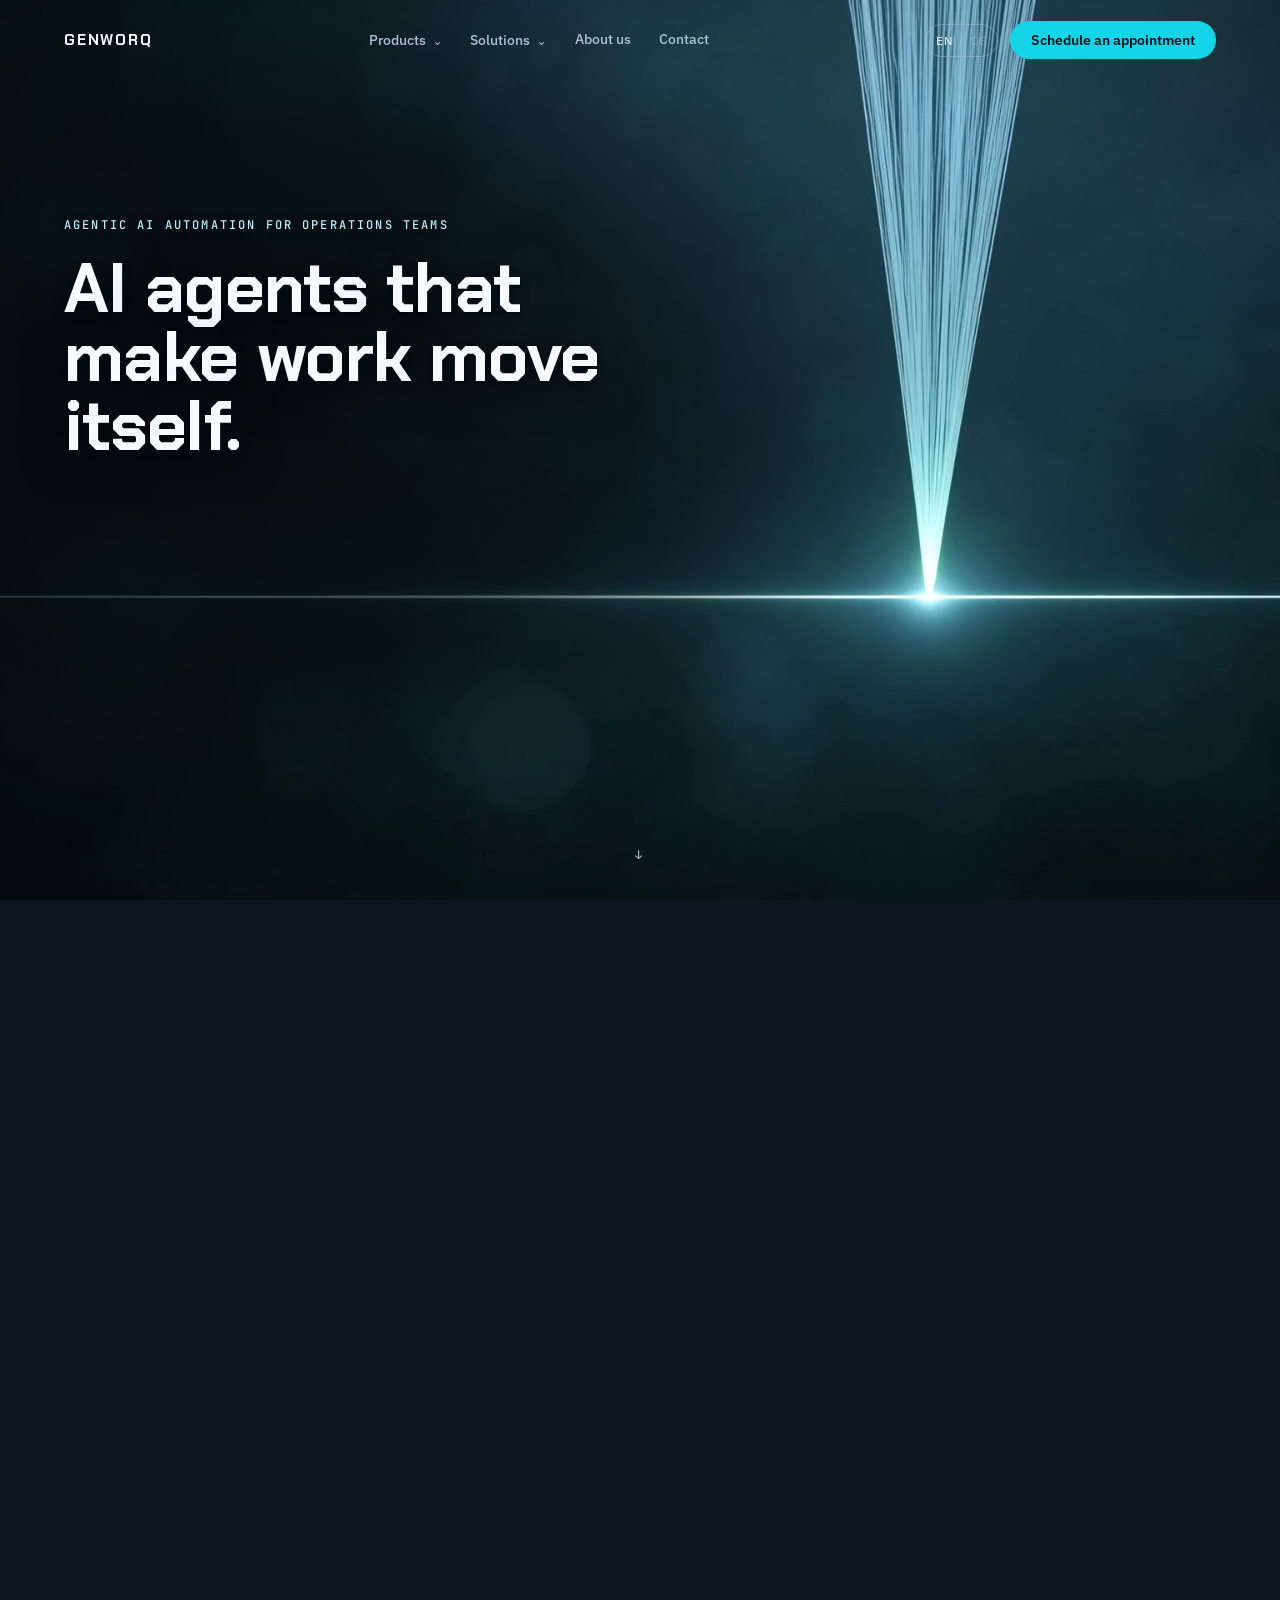
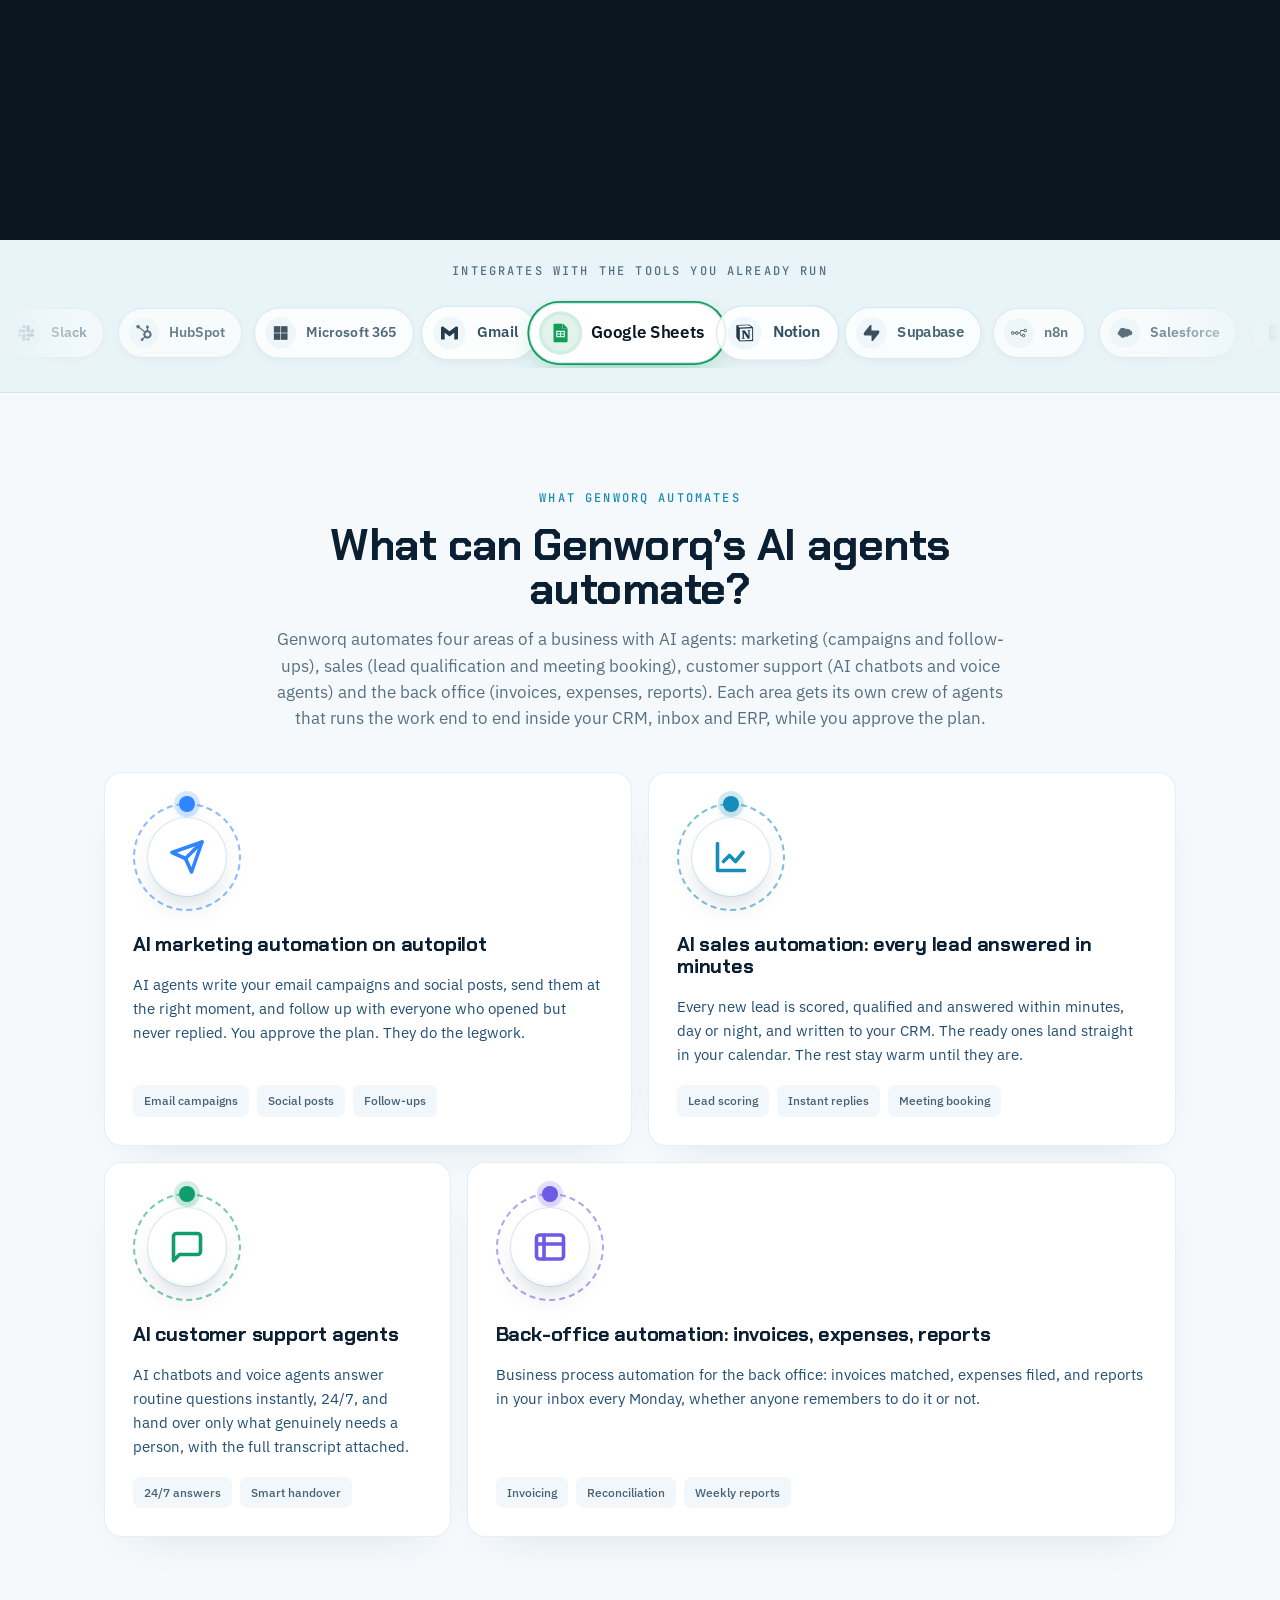
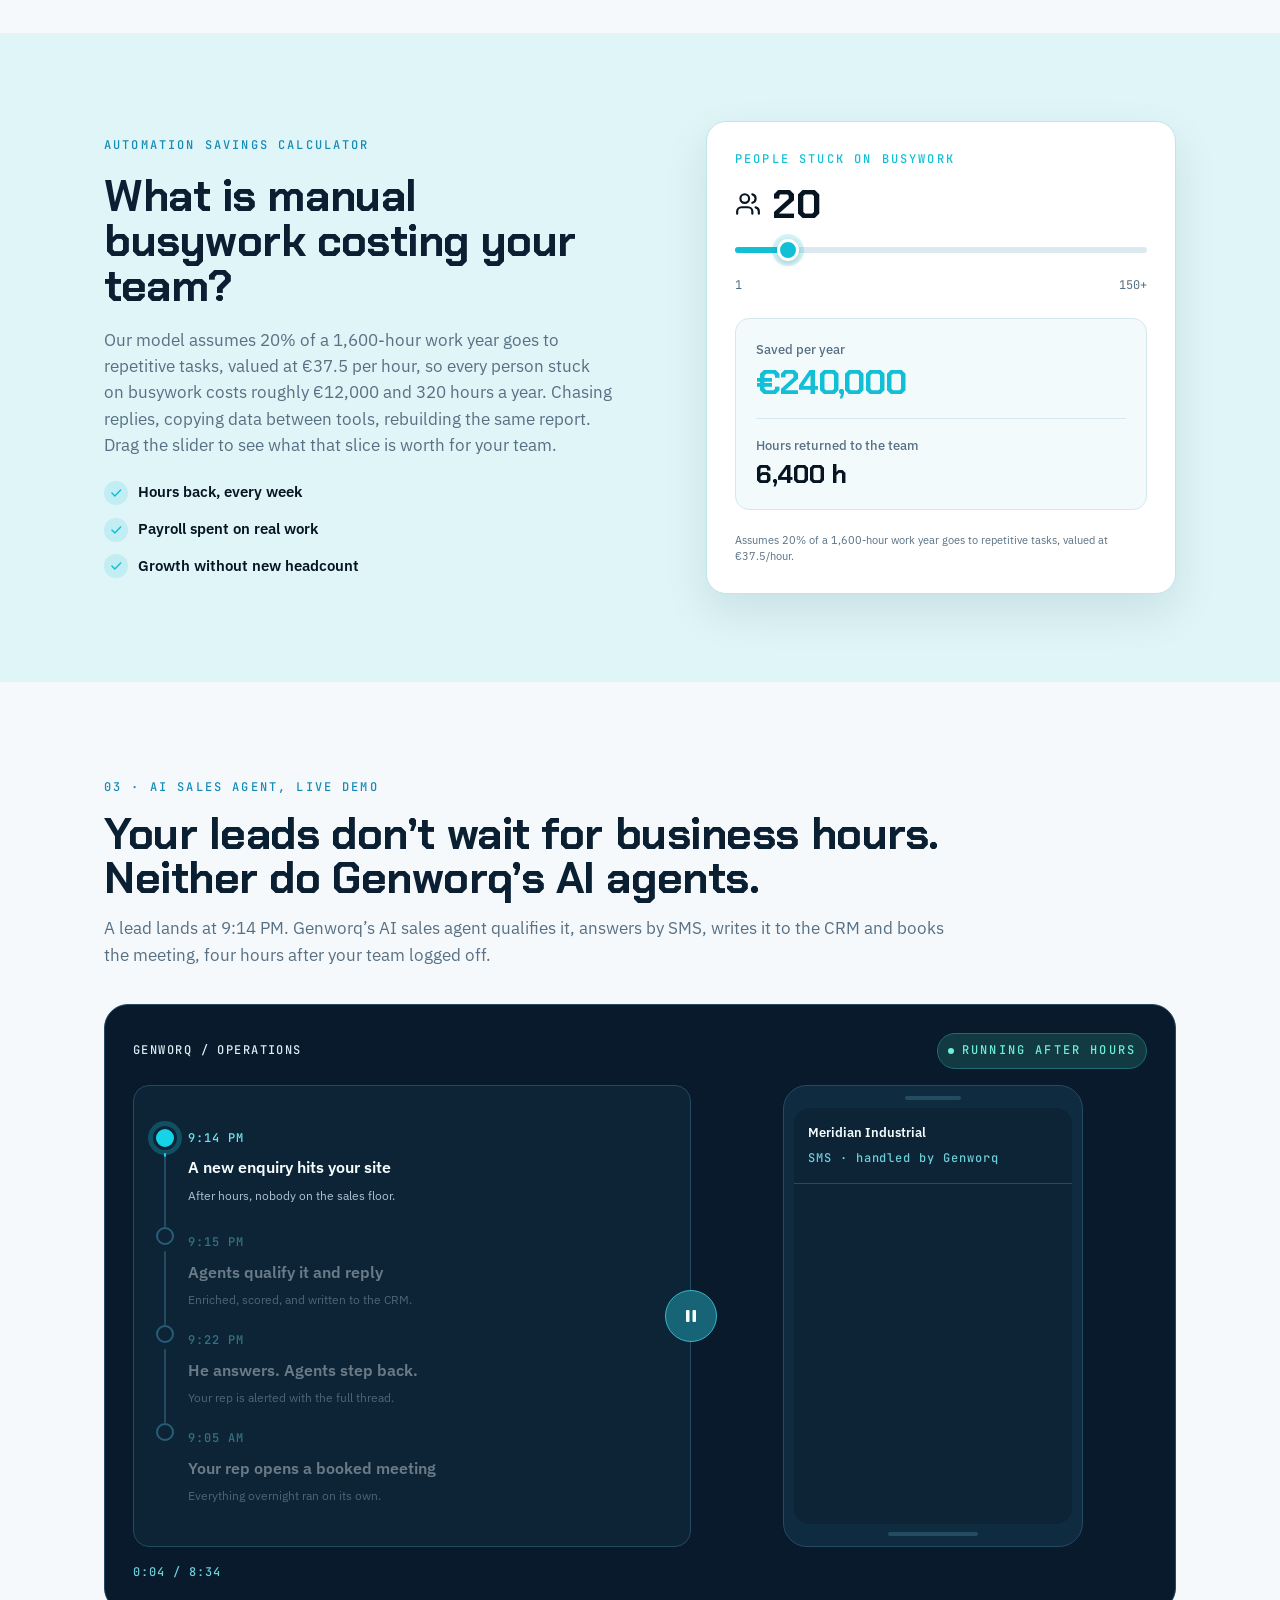
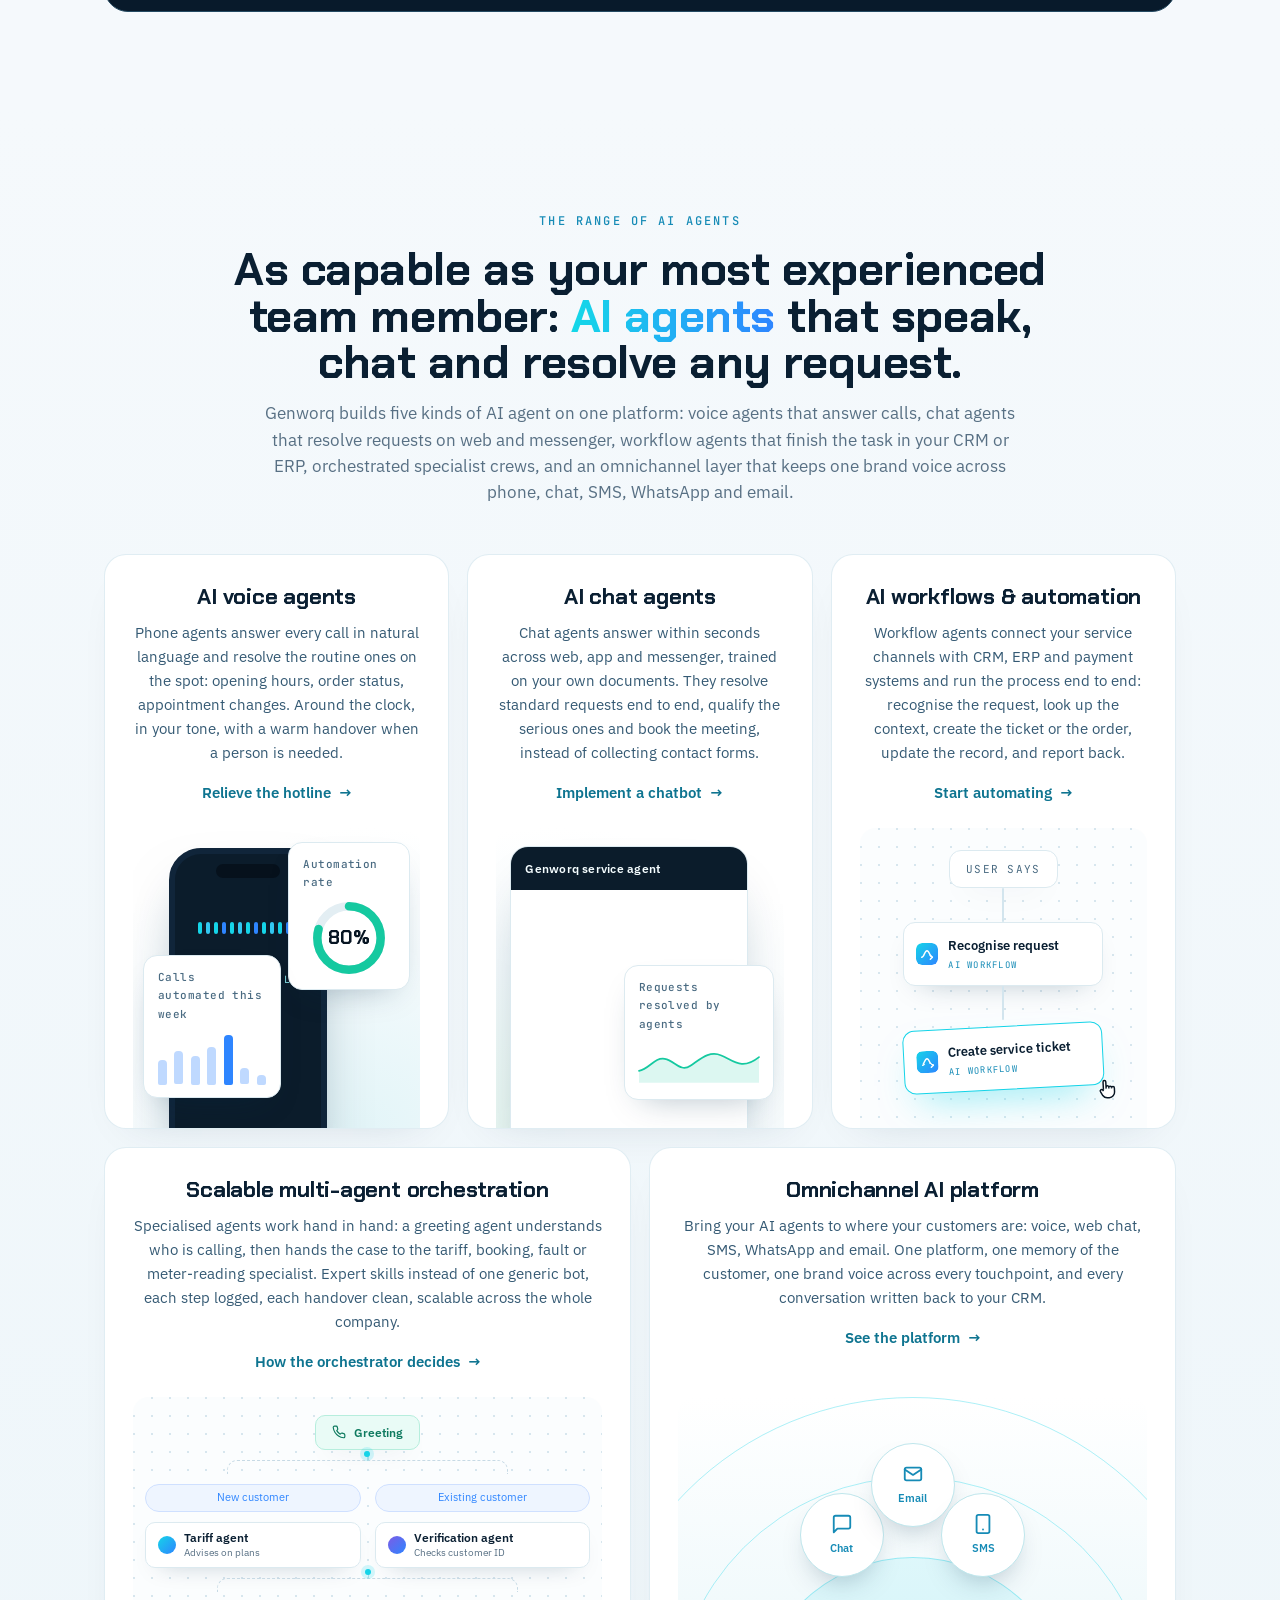
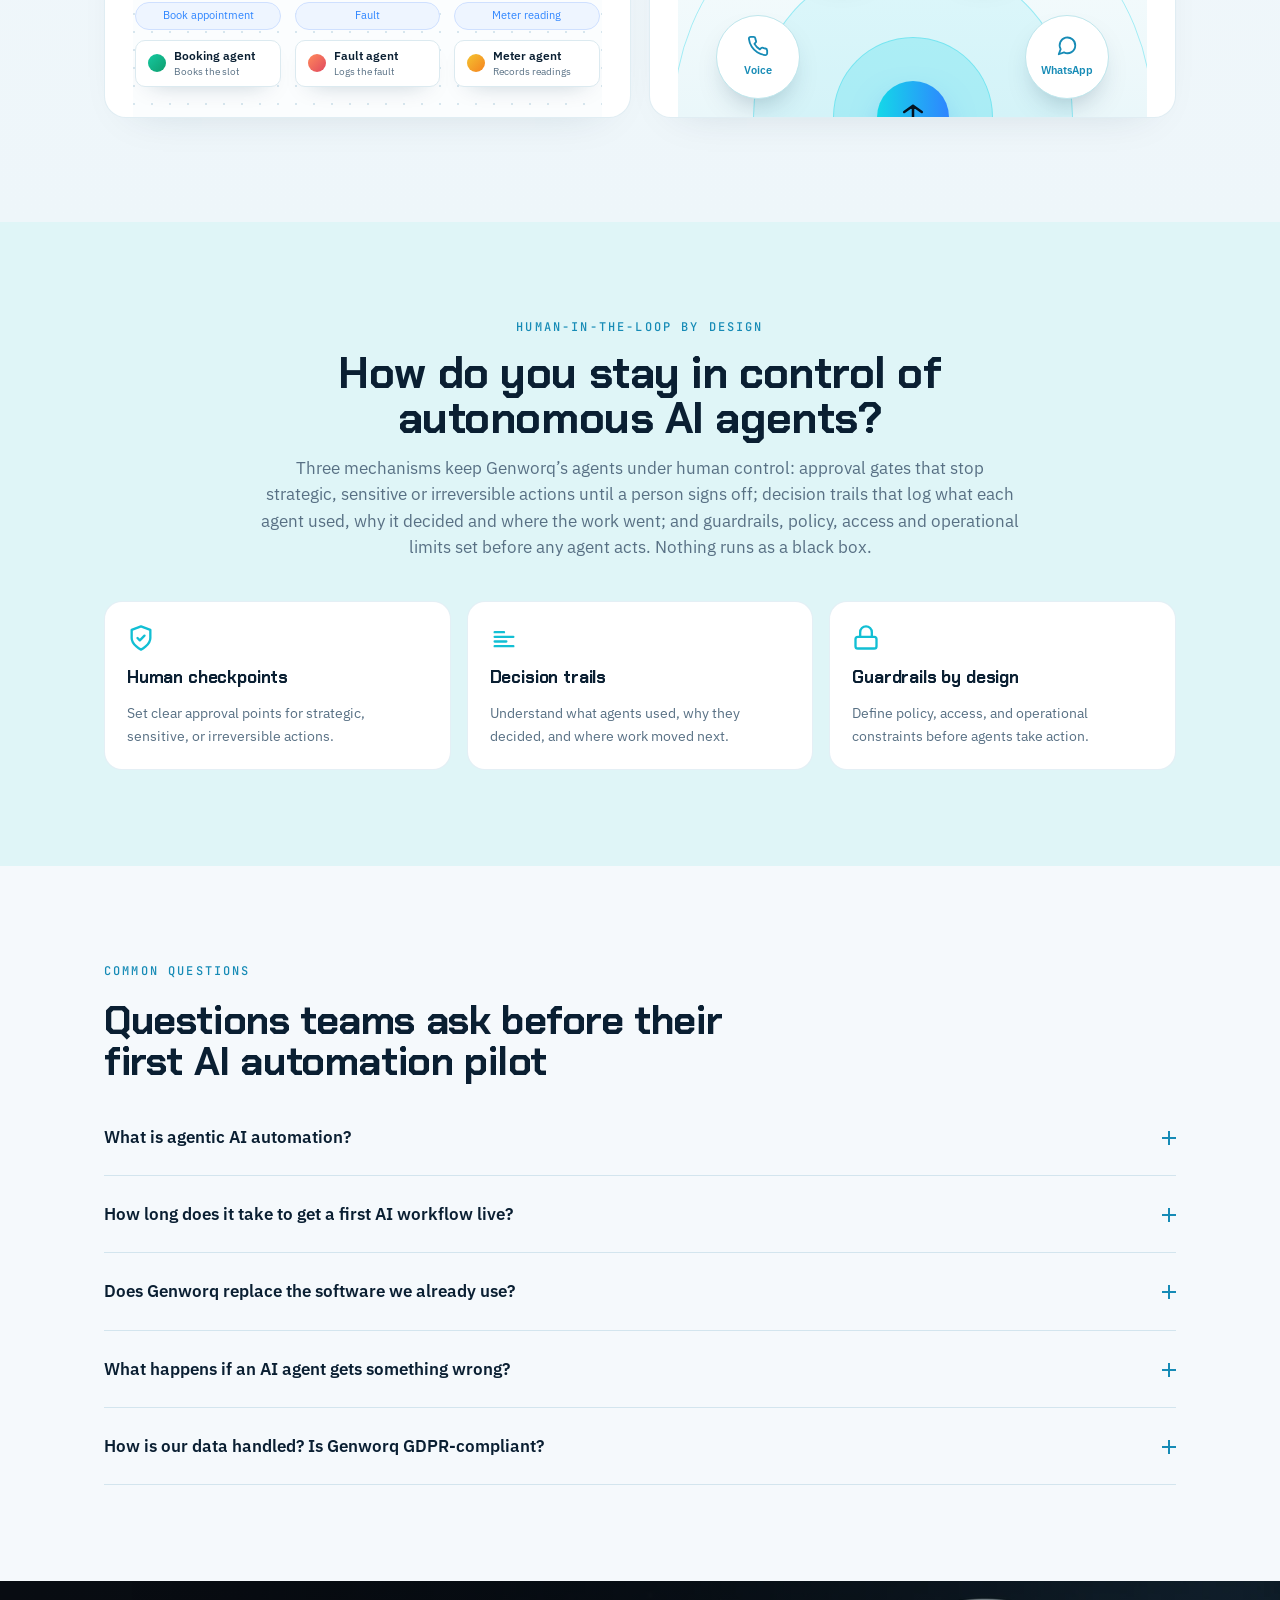
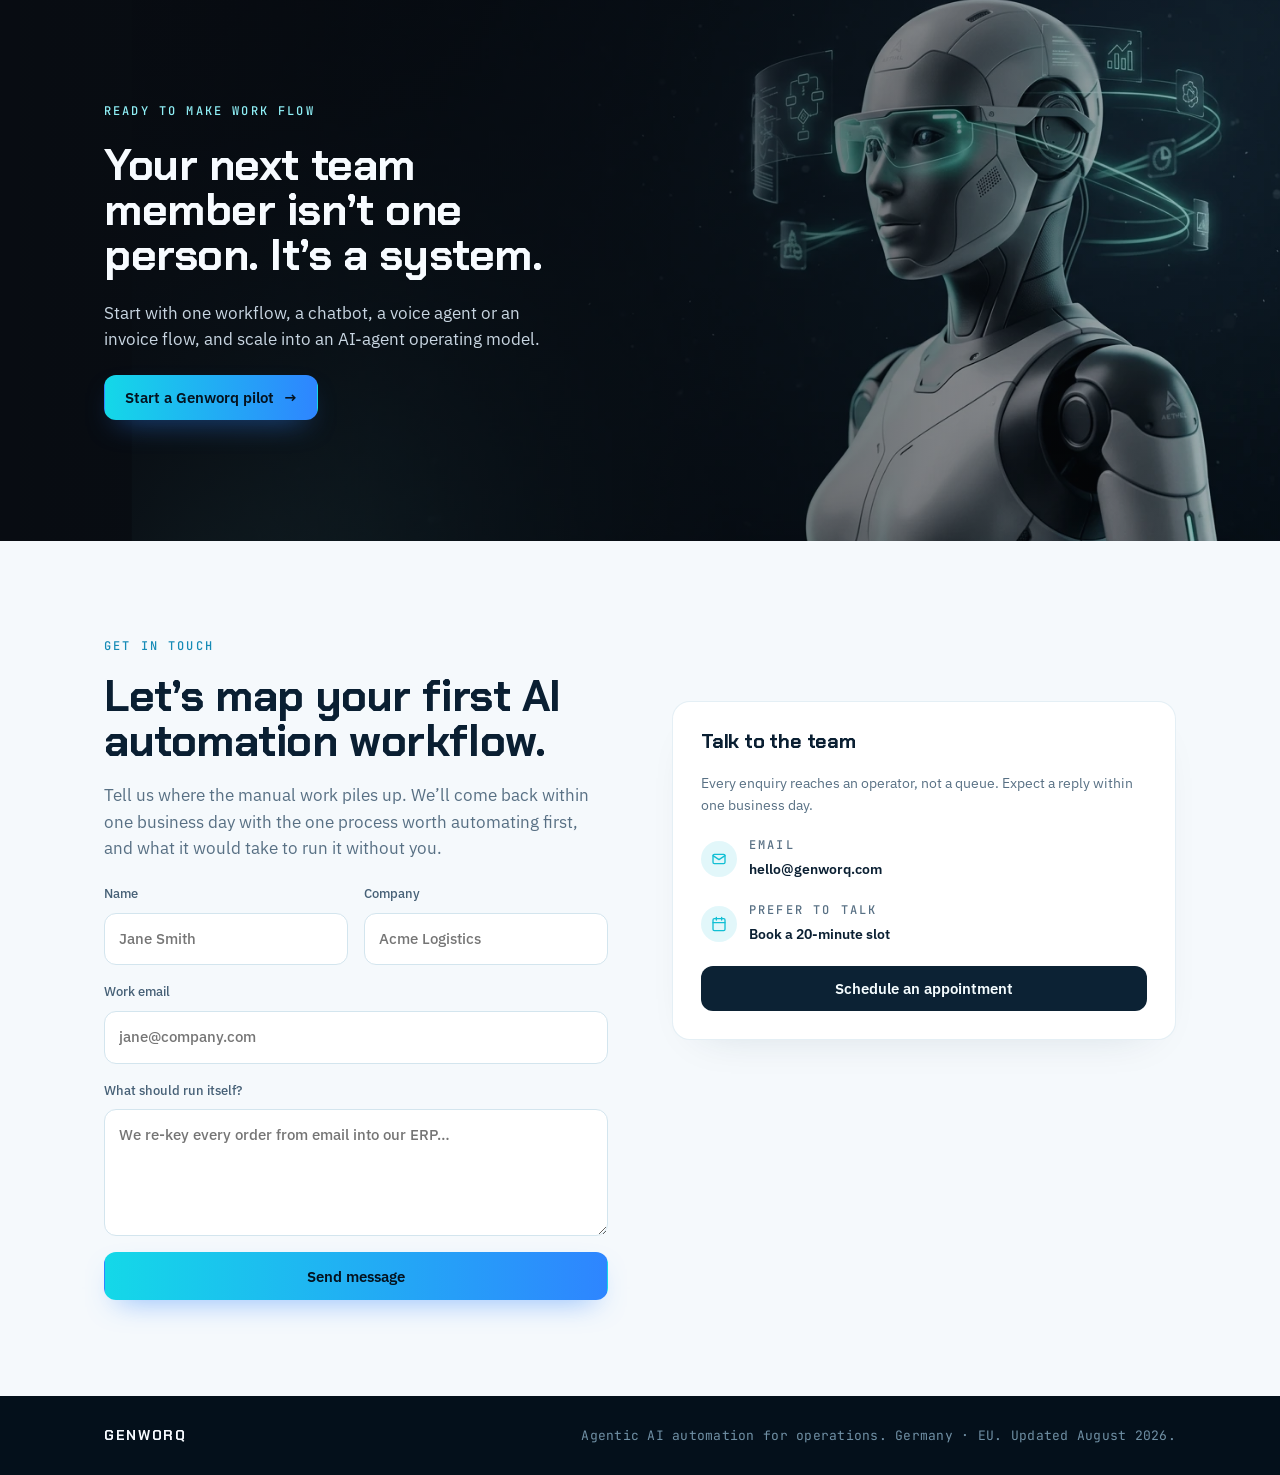
==== index.html @ 7a370238 "BPA page rebuilt as long-form landing (hero console, problem grid, 5-step timeline, results + ROI, g" ====
﻿<!doctype html>
<html lang="en" data-lang="en">
<head>
<meta charset="utf-8">
<meta name="viewport" content="width=device-width, initial-scale=1">
<title>Genworq | AI Agents That Run Your Busywork, End to End</title>
<meta name="description" content="Genworq builds agentic AI for operations: a crew of AI agents that researches, decides and executes across your CRM, inbox and back office, with human approval.">
<link rel="canonical" href="https://zabiagentshub.github.io/genworq-site/">
<meta name="robots" content="index,follow,max-image-preview:large,max-snippet:-1,max-video-preview:-1">
<meta name="theme-color" content="#071523">
<meta property="og:site_name" content="Genworq">
<meta property="og:locale" content="en_US">
<meta property="og:locale:alternate" content="de_DE">
<meta property="og:title" content="Genworq | AI Agents That Run Your Busywork, End to End">
<meta property="og:description" content="Agentic AI for ambitious operations: a coordinated crew of AI agents that researches, decides and executes across your CRM, inbox and ops stack.">
<meta property="og:type" content="website">
<meta property="og:url" content="https://zabiagentshub.github.io/genworq-site/">
<meta property="og:image" content="https://zabiagentshub.github.io/genworq-site/assets/hero-ending.jpg">
<meta property="og:image:width" content="1920">
<meta property="og:image:height" content="1080">
<meta property="og:image:alt" content="Genworq: luminous strands converging, visualising AI agents coordinating work">
<meta name="twitter:card" content="summary_large_image">
<meta name="twitter:title" content="Genworq | AI Agents That Run Your Busywork, End to End">
<meta name="twitter:description" content="Agentic AI for ambitious operations: a coordinated crew of AI agents that researches, decides and executes across your CRM, inbox and ops stack.">
<meta name="twitter:image" content="https://zabiagentshub.github.io/genworq-site/assets/hero-ending.jpg">
<link rel="icon" href="data:image/svg+xml,%3Csvg xmlns='http://www.w3.org/2000/svg' viewBox='0 0 32 32'%3E%3Crect width='32' height='32' rx='7' fill='%23071523'/%3E%3Cpath d='M16 5v22' stroke='%2315D4E8' stroke-width='2.4' stroke-linecap='round'/%3E%3Cpath d='M8 12h16M10 20h12' stroke='%232E85FF' stroke-width='1.6' stroke-linecap='round' opacity='.85'/%3E%3C/svg%3E">
<link rel="preload" as="image" href="assets/hero-poster.jpg" fetchpriority="high" media="(min-width:721px)">
<link rel="preconnect" href="https://fonts.googleapis.com">
<link rel="preconnect" href="https://fonts.gstatic.com" crossorigin>
<link href="https://fonts.googleapis.com/css2?family=Chakra+Petch:wght@600;700&family=IBM+Plex+Sans:wght@400;500;600&family=JetBrains+Mono:wght@400;500&display=swap" rel="stylesheet">
<link rel="stylesheet" href="assets/style.css?v=20260823b">
<noscript><style>.cta-band__img{background-image:url("assets/genworq-android.webp")}</style></noscript>
<script type="application/ld+json">{"@context": "https://schema.org", "@graph": [{"@type": "Organization", "@id": "https://zabiagentshub.github.io/genworq-site/#org", "name": "Genworq", "url": "https://zabiagentshub.github.io/genworq-site/", "email": "hello@genworq.com", "logo": {"@type": "ImageObject", "url": "https://zabiagentshub.github.io/genworq-site/assets/og-logo.png", "width": 512, "height": 512}, "description": "Genworq builds agentic AI systems: coordinated crews of AI agents that research, decide and execute across a company’s CRM, inbox and operations stack, with human approval gates and a full decision trail.", "knowsAbout": ["AI agents", "agentic AI", "business process automation", "AI voice agents", "AI chatbots", "sales automation", "marketing automation", "AI orchestration", "human-in-the-loop automation"], "areaServed": ["DE", "AT", "CH", "EU"], "availableLanguage": ["en", "de"], "contactPoint": {"@type": "ContactPoint", "contactType": "sales", "email": "hello@genworq.com", "availableLanguage": ["en", "de"]}, "hasOfferCatalog": {"@type": "OfferCatalog", "name": "Genworq AI agent solutions", "itemListElement": [{"@type": "Offer", "itemOffered": {"@type": "Service", "name": "Business Process Automation (AI agents)", "url": "https://zabiagentshub.github.io/genworq-site/solutions/business-process-automation.html", "provider": {"@id": "https://zabiagentshub.github.io/genworq-site/#org"}}}, {"@type": "Offer", "itemOffered": {"@type": "Service", "name": "AI Voice Agents (AI agents)", "url": "https://zabiagentshub.github.io/genworq-site/solutions/ai-voice-agents.html", "provider": {"@id": "https://zabiagentshub.github.io/genworq-site/#org"}}}, {"@type": "Offer", "itemOffered": {"@type": "Service", "name": "AI Chatbots (AI agents)", "url": "https://zabiagentshub.github.io/genworq-site/solutions/ai-chatbots.html", "provider": {"@id": "https://zabiagentshub.github.io/genworq-site/#org"}}}, {"@type": "Offer", "itemOffered": {"@type": "Service", "name": "Sales Automation (AI agents)", "url": "https://zabiagentshub.github.io/genworq-site/solutions/sales-automation.html", "provider": {"@id": "https://zabiagentshub.github.io/genworq-site/#org"}}}, {"@type": "Offer", "itemOffered": {"@type": "Service", "name": "Marketing Automation (AI agents)", "url": "https://zabiagentshub.github.io/genworq-site/solutions/marketing-automation.html", "provider": {"@id": "https://zabiagentshub.github.io/genworq-site/#org"}}}]}}, {"@type": "WebSite", "@id": "https://zabiagentshub.github.io/genworq-site/#website", "url": "https://zabiagentshub.github.io/genworq-site/", "name": "Genworq", "publisher": {"@id": "https://zabiagentshub.github.io/genworq-site/#org"}, "inLanguage": ["en", "de"]}, {"@type": "WebPage", "@id": "https://zabiagentshub.github.io/genworq-site/#webpage", "url": "https://zabiagentshub.github.io/genworq-site/", "name": "Genworq | AI Agents That Run Your Busywork, End to End", "description": "Genworq builds agentic AI for operations: a crew of AI agents that researches, decides and executes across your CRM, inbox and back office, with human approval.", "isPartOf": {"@id": "https://zabiagentshub.github.io/genworq-site/#website"}, "about": {"@id": "https://zabiagentshub.github.io/genworq-site/#org"}, "inLanguage": "en", "primaryImageOfPage": {"@type": "ImageObject", "url": "https://zabiagentshub.github.io/genworq-site/assets/hero-ending.jpg", "width": 1920, "height": 1080}, "dateModified": "2026-08-19"}, {"@type": "FAQPage", "mainEntity": [{"@type": "Question", "name": "What is agentic AI automation?", "acceptedAnswer": {"@type": "Answer", "text": "Agentic AI automation means AI agents that do not just answer questions but carry out work: they read a task, gather context from your systems, decide the next step and execute it, for example qualifying a lead, matching an invoice or booking a meeting, while a person approves the steps that matter."}}, {"@type": "Question", "name": "How long does it take to get a first AI workflow live?", "acceptedAnswer": {"@type": "Answer", "text": "Most first processes go live in two to four weeks. We start with a single workflow rather than your whole operation, so you see it working before you commit further, and scale from there."}}, {"@type": "Question", "name": "Does Genworq replace the software we already use?", "acceptedAnswer": {"@type": "Answer", "text": "No. Genworq builds on top of your existing CRM, inbox, accounting package and spreadsheets, for example HubSpot, Microsoft 365, Slack, Supabase and n8n. Nothing gets thrown out and nobody has to learn a new system."}}, {"@type": "Question", "name": "What happens if an AI agent gets something wrong?", "acceptedAnswer": {"@type": "Answer", "text": "Every action is logged and reversible. Anything the system is not confident about is held for a person instead of guessed at, and you decide which steps always need a human sign-off before they run."}}, {"@type": "Question", "name": "How is our data handled? Is Genworq GDPR-compliant?", "acceptedAnswer": {"@type": "Answer", "text": "Your data stays in your systems and stays yours. Genworq is GDPR-compliant by design: processing on EU (Frankfurt-hosted) infrastructure, explicit consent and retention rules, role-based access, and a full audit trail of every action taken."}}]}]}</script>
</head>
<body>
<a class="skip" href="#main"><span class="en">Skip to content</span><span class="de">Zum Inhalt springen</span></a>

<header class="nav" id="nav">
  <a class="brand" href="#top">GENWORQ</a>
  <nav class="nav-links" id="navlinks" aria-label="Main">
    <div class="dd"><button type="button" aria-expanded="false" aria-haspopup="true"><span class="en">Products</span><span class="de">Produkte</span> <i>⌄</i></button>
      <div class="dd-panel"><span class="dd-h"><span class="en">The platform</span><span class="de">Die Plattform</span></span><a href="platform.html"><b><span class="en">Platform overview</span><span class="de">Plattform-Überblick</span></b><small><span class="en">How the whole system fits together</span><span class="de">Wie das ganze System zusammenpasst</span></small></a><a href="platform/orchestrator.html"><b><span class="en">The Orchestrator</span><span class="de">Der Orchestrator</span></b><small><span class="en">The layer that decides who does what</span><span class="de">Die Schicht, die entscheidet, wer was tut</span></small></a><span class="dd-h"><span class="en">Customer-facing agents</span><span class="de">Agenten im Kundenkontakt</span></span><a href="solutions/ai-chatbots.html"><b><span class="en">AI Chatbots</span><span class="de">KI-Chatbots</span></b><small><span class="en">Trained on your documents, answers 24/7</span><span class="de">Auf Ihren Dokumenten trainiert, antwortet 24/7</span></small></a><a href="solutions/ai-voice-agents.html"><b><span class="en">AI Voice Agents</span><span class="de">KI-Voice-Agenten</span></b><small><span class="en">Every call answered, day or night</span><span class="de">Jeder Anruf beantwortet, Tag und Nacht</span></small></a><span class="dd-h"><span class="en">Control</span><span class="de">Kontrolle</span></span><a href="platform.html#governance"><b><span class="en">Human-in-the-Loop Controls</span><span class="de">Human-in-the-Loop-Kontrollen</span></b><small><span class="en">Approval gates, live dashboard, full audit trail</span><span class="de">Freigaben, Live-Dashboard, vollständiger Prüfpfad</span></small></a><a class="dd-all" href="platform.html"><span class="en">Explore the platform →</span><span class="de">Die Plattform entdecken →</span></a></div></div>
    <div class="dd"><button type="button" aria-expanded="false" aria-haspopup="true"><span class="en">Solutions</span><span class="de">Lösungen</span> <i>⌄</i></button>
      <div class="dd-panel"><span class="dd-h"><span class="en">Automation services</span><span class="de">Automatisierungs-Services</span></span><a href="solutions/business-process-automation.html"><b>Business Process Automation</b><small><span class="en">Orders, invoicing and onboarding run end to end</span><span class="de">Bestellungen, Rechnungen und Onboarding, Ende-zu-Ende</span></small></a><a href="solutions/sales-automation.html"><b>Sales Automation</b><small><span class="en">Every lead scored, answered and booked in minutes</span><span class="de">Jeder Lead in Minuten qualifiziert, beantwortet, gebucht</span></small></a><a href="solutions/marketing-automation.html"><b>Marketing Automation</b><small><span class="en">Campaigns written, sent and followed up in your voice</span><span class="de">Kampagnen geschrieben, gesendet und nachgefasst, in Ihrer Stimme</span></small></a><a class="dd-all" href="solutions.html"><span class="en">View all solutions →</span><span class="de">Alle Lösungen ansehen →</span></a></div></div>
    <a href="#trust"><span class="en">About us</span><span class="de">Über uns</span></a>
    <a href="#contact"><span class="en">Contact</span><span class="de">Kontakt</span></a>
  </nav>
  <div class="nav-right">
    <button class="lang" id="langbtn" type="button" aria-label="Switch language / Sprache wechseln"><span data-l="en">EN</span><i>/</i><span data-l="de">DE</span></button>
    <a class="btn btn-aqua btn-sm" href="#contact"><span class="en">Schedule an appointment</span><span class="de">Termin vereinbaren</span></a>
    <button class="burger" id="burger" type="button" aria-expanded="false" aria-controls="navlinks" aria-label="Menu"><span></span><span></span></button>
  </div>
</header>

<main id="main" tabindex="-1">
<span id="top"></span>

<!-- ============ HERO (scroll-scrubbed strands) ============ -->
<section class="hero" id="hero" aria-label="Intro">
  <div class="stage" id="stage">
    <div class="poster" id="poster"></div>
    <video id="hero-video" preload="none" muted playsinline aria-hidden="true" tabindex="-1"></video>
    <div class="scrim" aria-hidden="true"></div>
    <svg class="ring" viewBox="0 0 48 48" aria-hidden="true"><circle cx="24" cy="24" r="20" fill="none" stroke="currentColor" stroke-width="3" stroke-dasharray="126" style="stroke-dashoffset:var(--ld,126)"/></svg>

    <div class="band band-1 band-left" data-a="0" data-b="0.20" data-ent="rise">
      <p class="eyebrow"><span class="en">Agentic AI automation for operations teams</span><span class="de">Agentische KI-Automatisierung für Operations-Teams</span></p>
      <h1 class="split"><span class="en">AI agents that make work move itself.</span><span class="de">KI-Agenten, die Arbeit von selbst bewegen.</span></h1>
      <p class="cue" aria-hidden="true"><span class="en">Scroll</span><span class="de">Scrollen</span> ↓</p>
    </div>

    <div class="band band-2 band-left" data-a="0.23" data-b="0.47" data-ent="drift-l">
      <p class="line split"><span class="en">Manual busywork. Every day. Everywhere.</span><span class="de">Handarbeit. Jeden Tag. Überall.</span></p>
    </div>

    <div class="band band-3 band-left" data-a="0.50" data-b="0.75" data-ent="drift-l">
      <p class="line split"><span class="en">A crew of AI agents that researches, decides and executes.</span><span class="de">Eine Crew aus KI-Agenten, die recherchiert, entscheidet und ausführt.</span></p>
    </div>

    <div class="band band-4 settle" data-a="0.78" data-b="1" data-ent="settle">
      <h2 class="split"><span class="en">Your operations, run by AI agents. Approved by you.</span><span class="de">Ihr Betrieb, geführt von KI-Agenten. Freigegeben von Ihnen.</span></h2>
      <p class="sub"><span class="en">Genworq is an agentic AI automation company that builds crews of AI agents to run a company’s manual busywork end to end: business process automation, AI sales and marketing agents, AI chatbots and voice agents. The agents research, decide and execute inside your CRM, inbox and back office; you approve the steps that matter. A first process typically goes live in two to four weeks.</span><span class="de">Genworq ist ein Unternehmen für agentische KI-Automatisierung, das Crews aus KI-Agenten baut, die die Routinearbeit eines Unternehmens Ende-zu-Ende erledigen: Geschäftsprozess-Automatisierung, KI-Agenten für Vertrieb und Marketing, KI-Chatbots und Voice-Agenten. Die Agenten recherchieren, entscheiden und handeln in CRM, Posteingang und Backoffice; Sie geben die Schritte frei, die zählen. Ein erster Prozess geht typischerweise in zwei bis vier Wochen live.</span></p>
      <div class="cta-row">
        <a class="btn btn-grad" href="#contact"><span class="en">Put your agents to work</span><span class="de">Agenten an die Arbeit</span> <i>→</i></a>
        <a class="btn btn-white" href="#demo"><span class="en">Watch the AI sales agent demo</span><span class="de">KI-Vertriebsagent live ansehen</span></a>
      </div>
    </div>

    <div class="static-hero">
      <p class="eyebrow"><span class="en">Agentic AI automation for operations teams</span><span class="de">Agentische KI-Automatisierung für Operations-Teams</span></p>
      <p class="sh-title"><span class="en">AI agents that make work move itself.</span><span class="de">KI-Agenten, die Arbeit von selbst bewegen.</span></p>
      <p class="sub"><span class="en">Agentic AI automation for operations: a coordinated crew of AI agents that researches, decides and executes across your CRM, inbox and back office, with human approval on the steps that matter.</span><span class="de">Agentische KI-Automatisierung für den Betrieb: eine koordinierte Crew aus KI-Agenten, die in CRM, Posteingang und Backoffice recherchiert, entscheidet und ausführt, mit menschlicher Freigabe bei den Schritten, die zählen.</span></p>
      <a class="btn btn-grad" href="#contact"><span class="en">Put your agents to work</span><span class="de">Agenten an die Arbeit</span> <i>→</i></a>
    </div>
  </div>
</section>

<div class="page">

<!-- ============ PROOF STRIP ============ -->
<section class="proof" aria-label="Works with your stack">
  <div class="proof-in">
    <span class="kicker muted"><span class="en">Integrates with the tools you already run</span><span class="de">Integriert in die Tools, die Sie schon nutzen</span></span>
    <div class="stack-viewport" id="stackvp"><ul class="stack-list" id="stacklist"></ul></div>
  </div>
</section>

<!-- ============ CAPABILITIES ============ -->
<section class="caps" id="leistungen">
  <div class="wrap">
    <div class="sec-head reveal">
      <span class="kicker"><span class="en">What Genworq automates</span><span class="de">Was Genworq automatisiert</span></span>
      <h2><span class="en">What can Genworq’s AI agents automate?</span><span class="de">Was können Genworqs KI-Agenten automatisieren?</span></h2>
      <p class="lead"><span class="en">Genworq automates four areas of a business with AI agents: marketing (campaigns and follow-ups), sales (lead qualification and meeting booking), customer support (AI chatbots and voice agents) and the back office (invoices, expenses, reports). Each area gets its own crew of agents that runs the work end to end inside your CRM, inbox and ERP, while you approve the plan.</span><span class="de">Genworq automatisiert vier Bereiche eines Unternehmens mit KI-Agenten: Marketing (Kampagnen und Follow-ups), Vertrieb (Lead-Qualifizierung und Terminbuchung), Kundensupport (KI-Chatbots und Voice-Agenten) und Backoffice (Rechnungen, Ausgaben, Berichte). Jeder Bereich bekommt seine eigene Crew aus Agenten, die die Arbeit Ende-zu-Ende in CRM, Posteingang und ERP erledigt, während Sie den Plan freigeben.</span></p>
    </div>
    <div class="cap-grid">
      <article class="cap reveal" style="--orb:#2E85FF;--disc:#F2F7FF">
        <div class="orbit"><span class="sat"></span><span class="disc"><svg viewBox="0 0 24 24"><path d="M22 2 11 13"/><path d="M22 2 15 22l-4-9-9-4z"/></svg></span></div>
        <h3><span class="en">AI marketing automation on autopilot</span><span class="de">KI-Marketing-Automatisierung auf Autopilot</span></h3>
        <p><span class="en">AI agents write your email campaigns and social posts, send them at the right moment, and follow up with everyone who opened but never replied. You approve the plan. They do the legwork.</span><span class="de">Agenten schreiben Ihre Kampagnen, senden sie im richtigen Moment und haken bei allen nach, die geöffnet, aber nie geantwortet haben. Sie geben den Plan frei. Sie machen die Arbeit.</span></p>
        <div class="chips"><span><span class="en">Email campaigns</span><span class="de">E-Mail-Kampagnen</span></span><span><span class="en">Social posts</span><span class="de">Social Posts</span></span><span>Follow-ups</span></div>
      </article>
      <article class="cap reveal" style="--orb:#148DB8;--disc:#EFF9FC">
        <div class="orbit"><span class="sat"></span><span class="disc"><svg viewBox="0 0 24 24"><path d="M3 3v18h18"/><path d="m7 15 4-4 4 4 5-6"/></svg></span></div>
        <h3><span class="en">AI sales automation: every lead answered in minutes</span><span class="de">KI-Vertriebsautomatisierung: jeder Lead in Minuten beantwortet</span></h3>
        <p><span class="en">Every new lead is scored, qualified and answered within minutes, day or night, and written to your CRM. The ready ones land straight in your calendar. The rest stay warm until they are.</span><span class="de">Jeder neue Lead wird innerhalb von Minuten qualifiziert und beantwortet, Tag und Nacht. Die reifen landen direkt in Ihrem Kalender. Die anderen bleiben warm, bis sie es sind.</span></p>
        <div class="chips"><span><span class="en">Lead scoring</span><span class="de">Lead-Scoring</span></span><span><span class="en">Instant replies</span><span class="de">Sofortantworten</span></span><span><span class="en">Meeting booking</span><span class="de">Terminbuchung</span></span></div>
      </article>
      <article class="cap cap-s reveal" style="--orb:#0F9D6E;--disc:#EFFAF5">
        <div class="orbit"><span class="sat"></span><span class="disc"><svg viewBox="0 0 24 24"><path d="M21 15a2 2 0 0 1-2 2H7l-4 4V5a2 2 0 0 1 2-2h14a2 2 0 0 1 2 2z"/></svg></span></div>
        <h3><span class="en">AI customer support agents</span><span class="de">KI-Kundensupport-Agenten</span></h3>
        <p><span class="en">AI chatbots and voice agents answer routine questions instantly, 24/7, and hand over only what genuinely needs a person, with the full transcript attached.</span><span class="de">KI-Chatbots und Voice-Agenten beantworten Routinefragen sofort, rund um die Uhr, und übergeben nur, was wirklich einen Menschen braucht, mit vollständigem Verlauf.</span></p>
        <div class="chips"><span><span class="en">24/7 answers</span><span class="de">24/7 Antworten</span></span><span><span class="en">Smart handover</span><span class="de">Kluge Übergabe</span></span></div>
      </article>
      <article class="cap cap-l reveal" style="--orb:#6D5AE6;--disc:#F5F3FF">
        <div class="orbit"><span class="sat"></span><span class="disc"><svg viewBox="0 0 24 24"><rect x="3" y="4" width="18" height="16" rx="2"/><path d="M3 10h18M8 4v16"/></svg></span></div>
        <h3><span class="en">Back-office automation: invoices, expenses, reports</span><span class="de">Backoffice-Automatisierung: Rechnungen, Ausgaben, Berichte</span></h3>
        <p><span class="en">Business process automation for the back office: invoices matched, expenses filed, and reports in your inbox every Monday, whether anyone remembers to do it or not.</span><span class="de">Geschäftsprozess-Automatisierung fürs Backoffice: Rechnungen abgeglichen, Ausgaben verbucht und Berichte jeden Montag im Posteingang, ob jemand daran denkt oder nicht.</span></p>
        <div class="chips"><span><span class="en">Invoicing</span><span class="de">Rechnungen</span></span><span><span class="en">Reconciliation</span><span class="de">Abgleich</span></span><span><span class="en">Weekly reports</span><span class="de">Wochenberichte</span></span></div>
      </article>

    </div>
  </div>
</section>


<!-- ============ SAVINGS ============ -->
<section class="savings" id="savings">
  <div class="wrap two">
    <div class="copy reveal">
      <span class="kicker"><span class="en">Automation savings calculator</span><span class="de">Einsparungsrechner Automatisierung</span></span>
      <h2><span class="en">What is manual busywork costing your team?</span><span class="de">Was kostet manuelle Routinearbeit Ihr Team?</span></h2>
      <p class="lead"><span class="en">Our model assumes 20% of a 1,600-hour work year goes to repetitive tasks, valued at €37.5 per hour, so every person stuck on busywork costs roughly €12,000 and 320 hours a year. Chasing replies, copying data between tools, rebuilding the same report. Drag the slider to see what that slice is worth for your team.</span><span class="de">Unser Modell geht davon aus, dass 20 % eines Arbeitsjahres mit 1.600 Stunden auf Routineaufgaben entfallen, bewertet mit 37,50 € pro Stunde, also rund 12.000 € und 320 Stunden pro Person und Jahr. Antworten nachjagen, Daten zwischen Tools kopieren, denselben Bericht noch einmal bauen. Ziehen Sie den Regler, um zu sehen, was das für Ihr Team bedeutet.</span></p>
      <ul class="benefits">
        <li><span class="tick"><svg viewBox="0 0 24 24"><path d="m5 12 5 5L20 7"/></svg></span><span class="en">Hours back, every week</span><span class="de">Stunden zurück, jede Woche</span></li>
        <li><span class="tick"><svg viewBox="0 0 24 24"><path d="m5 12 5 5L20 7"/></svg></span><span class="en">Payroll spent on real work</span><span class="de">Gehälter für echte Arbeit</span></li>
        <li><span class="tick"><svg viewBox="0 0 24 24"><path d="m5 12 5 5L20 7"/></svg></span><span class="en">Growth without new headcount</span><span class="de">Wachstum ohne neue Stellen</span></li>
      </ul>
    </div>
    <div class="calc reveal" id="calc">
      <div class="calc-top">
        <span class="calc-label"><span class="en">People stuck on busywork</span><span class="de">Menschen in Routinearbeit</span></span>
        <div class="calc-val"><svg viewBox="0 0 24 24"><path d="M16 21v-2a4 4 0 0 0-4-4H6a4 4 0 0 0-4 4v2"/><circle cx="9" cy="7" r="4"/><path d="M22 21v-2a4 4 0 0 0-3-3.87"/><path d="M16 3.13a4 4 0 0 1 0 7.75"/></svg><span id="calc-n">20</span></div>
        <div class="slider" id="calc-track" role="slider" tabindex="0" aria-valuemin="1" aria-valuemax="150" aria-valuenow="20" aria-label="People stuck on busywork"><span class="rail"></span><span class="fill" id="calc-fill"></span><span class="knob" id="calc-knob"></span></div>
        <div class="calc-minmax"><span>1</span><span>150+</span></div>
      </div>
      <div class="calc-res">
        <div><span class="rl"><span class="en">Saved per year</span><span class="de">Gespart pro Jahr</span></span><span class="rv acc" id="calc-save">€240,000</span></div>
        <hr>
        <div><span class="rl"><span class="en">Hours returned to the team</span><span class="de">Stunden zurück ans Team</span></span><span class="rv" id="calc-hours">6,400 h</span></div>
      </div>
      <p class="calc-note"><span class="en">Assumes 20% of a 1,600-hour work year goes to repetitive tasks, valued at €37.5/hour.</span><span class="de">Annahme: 20 % eines Arbeitsjahres mit 1.600 Stunden entfallen auf Routineaufgaben, bewertet mit 37,50 €/Stunde.</span></p>
    </div>
  </div>
</section>

<!-- ============ LIVE DEMO ============ -->
<section class="demo" id="demo">
  <div class="wrap">
    <div class="sec-head left reveal">
      <span class="kicker"><span class="en">03 · AI sales agent, live demo</span><span class="de">03 · KI-Vertriebsagent, Live-Demo</span></span>
      <h2><span class="en">Your leads don’t wait for business hours. Neither do Genworq’s AI agents.</span><span class="de">Ihre Leads warten nicht auf Geschäftszeiten. Genworqs KI-Agenten auch nicht.</span></h2>
      <p class="lead"><span class="en">A lead lands at 9:14 PM. Genworq’s AI sales agent qualifies it, answers by SMS, writes it to the CRM and books the meeting, four hours after your team logged off.</span><span class="de">Um 21:14 Uhr kommt ein Lead herein. Genworqs KI-Vertriebsagent qualifiziert ihn, antwortet per SMS, schreibt ihn ins CRM und bucht den Termin, vier Stunden nachdem Ihr Team Feierabend gemacht hat.</span></p>
    </div>
    <div class="band-dark reveal" id="lad">
      <div class="lad-head"><span class="lad-board">GENWORQ / OPERATIONS</span><span class="lad-live"><i></i><span class="en">Running after hours</span><span class="de">Läuft nach Feierabend</span></span></div>
      <div class="lad-grid">
        <div class="lad-left">
          <ol class="lad-tl" id="lad-tl">
            <li><div class="mk"><span class="dot"></span><span class="seg"><span class="segfill"></span></span></div><div class="tx"><span class="tt">9:14 PM</span><span class="ti"><span class="en">A new enquiry hits your site</span><span class="de">Eine neue Anfrage landet auf Ihrer Website</span></span><span class="td"><span class="en">After hours, nobody on the sales floor.</span><span class="de">Nach Feierabend, niemand im Vertrieb.</span></span></div></li>
            <li><div class="mk"><span class="dot"></span><span class="seg"><span class="segfill"></span></span></div><div class="tx"><span class="tt">9:15 PM</span><span class="ti"><span class="en">Agents qualify it and reply</span><span class="de">Agenten qualifizieren und antworten</span></span><span class="td"><span class="en">Enriched, scored, and written to the CRM.</span><span class="de">Angereichert, bewertet und ins CRM geschrieben.</span></span></div></li>
            <li><div class="mk"><span class="dot"></span><span class="seg"><span class="segfill"></span></span></div><div class="tx"><span class="tt">9:22 PM</span><span class="ti"><span class="en">He answers. Agents step back.</span><span class="de">Er antwortet. Die Agenten treten zurück.</span></span><span class="td"><span class="en">Your rep is alerted with the full thread.</span><span class="de">Ihr Vertriebler wird mit dem ganzen Verlauf informiert.</span></span></div></li>
            <li><div class="mk"><span class="dot"></span></div><div class="tx"><span class="tt">9:05 AM</span><span class="ti"><span class="en">Your rep opens a booked meeting</span><span class="de">Ihr Vertriebler öffnet einen gebuchten Termin</span></span><span class="td"><span class="en">Everything overnight ran on its own.</span><span class="de">Alles über Nacht lief von allein.</span></span></div></li>
          </ol>
        </div>
        <div class="lad-right">
          <div class="phone">
            <span class="ear"></span>
            <div class="screen">
              <div class="sc-head"><span class="biz">Meridian Industrial</span><span class="chan"><span class="en">SMS · handled by Genworq</span><span class="de">SMS · von Genworq bearbeitet</span></span></div>
              <div class="chat" id="lad-chat" aria-live="polite">
                <span class="msg biz-msg"><span class="en">Hi Daniel, thanks for your enquiry. I can hold Thursday 10:00 for a walkthrough. Want me to book it?</span><span class="de">Hallo Daniel, danke für Ihre Anfrage. Ich kann Donnerstag 10:00 Uhr für eine Demo reservieren. Soll ich buchen?</span></span>
                <span class="msg note"><span class="en">✉️ Email sent · pricing + case study</span><span class="de">✉️ E-Mail gesendet · Preise + Fallstudie</span></span>
                <span class="msg pill">LEAD SCORED → CRM</span>
                <span class="msg cust"><span class="en">Thursday 10:00 works. Book it.</span><span class="de">Donnerstag 10:00 passt. Buchen.</span></span>
                <span class="msg note"><span class="en">⚡ Automation stopped · rep alerted</span><span class="de">⚡ Automatisierung gestoppt · Vertrieb informiert</span></span>
              </div>
            </div>
            <span class="home"></span>
          </div>
        </div>
        <button type="button" class="lad-toggle" id="lad-toggle" aria-label="Play automation demo"><svg class="ic-play" viewBox="0 0 16 16"><path d="M4 2.5v11l9.5-5.5L4 2.5z" fill="currentColor"/></svg><svg class="ic-pause" viewBox="0 0 16 16"><rect x="3" y="2" width="3.5" height="12" rx="1" fill="currentColor"/><rect x="9.5" y="2" width="3.5" height="12" rx="1" fill="currentColor"/></svg></button>
      </div>
      <div class="lad-foot"><span class="lad-clock"><span id="lad-clock">0:00</span> / 8:34</span></div>
    </div>
  </div>
</section>

<!-- ============ SERVICES (range of AI agents) ============ -->
<section class="services" id="services" aria-labelledby="services-h">
  <div class="wrap">
    <div class="sec-head reveal">
      <span class="kicker"><span class="en">The range of AI agents</span><span class="de">Die Bandbreite der KI-Agenten</span></span>
      <h2 id="services-h"><span class="en">As capable as your most experienced team member: <em>AI agents</em> that speak, chat and resolve any request.</span><span class="de">So fähig wie Ihr erfahrenstes Teammitglied: <em>KI-Agenten</em>, die sprechen, chatten und jedes Anliegen lösen.</span></h2>
      <p class="lead"><span class="en">Genworq builds five kinds of AI agent on one platform: voice agents that answer calls, chat agents that resolve requests on web and messenger, workflow agents that finish the task in your CRM or ERP, orchestrated specialist crews, and an omnichannel layer that keeps one brand voice across phone, chat, SMS, WhatsApp and email.</span><span class="de">Genworq baut fünf Arten von KI-Agenten auf einer Plattform: Voice-Agenten, die Anrufe annehmen, Chat-Agenten, die Anliegen auf Web und Messenger lösen, Workflow-Agenten, die die Aufgabe in CRM oder ERP zu Ende bringen, orchestrierte Spezialisten-Crews und eine Omnichannel-Schicht mit einer Markenstimme über Telefon, Chat, SMS, WhatsApp und E-Mail.</span></p>
    </div>

    <div class="svc-grid">
      <!-- 1 · Voice -->
      <article class="svc reveal" id="svc-voice">
        <div class="svc-top">
          <h3><span class="en">AI voice agents</span><span class="de">KI-Voice-Agenten</span></h3>
          <p><span class="en">Phone agents answer every call in natural language and resolve the routine ones on the spot: opening hours, order status, appointment changes. Around the clock, in your tone, with a warm handover when a person is needed.</span><span class="de">Telefon-Agenten nehmen jeden Anruf in natürlicher Sprache an und lösen die Routinefälle sofort: Öffnungszeiten, Bestellstatus, Terminänderungen. Rund um die Uhr, in Ihrem Ton, mit warmer Übergabe, wenn ein Mensch gebraucht wird.</span></p>
          <a class="svc-link" href="solutions/ai-voice-agents.html"><span class="en">Relieve the hotline</span><span class="de">Die Hotline entlasten</span> <i>→</i></a>
        </div>
        <div class="svc-art art-voice" aria-hidden="true">
          <div class="vphone">
            <span class="vp-notch"></span>
            <div class="vp-wave"><i></i><i></i><i></i><i></i><i></i><i></i><i></i><i></i><i></i><i></i><i></i><i></i><i></i></div>
            <span class="vp-label"><span class="en">Voice agent · live</span><span class="de">Voice-Agent · live</span></span>
          </div>
          <div class="vcard vcard-rate">
            <span class="vc-t"><span class="en">Automation rate</span><span class="de">Automatisierungsrate</span></span>
            <span class="dw"><svg viewBox="0 0 64 64" class="donut"><circle cx="32" cy="32" r="26" class="d-bg"/><circle cx="32" cy="32" r="26" class="d-fg" pathLength="100"/></svg><span class="vc-n">80%</span></span>
          </div>
          <div class="vcard vcard-bars">
            <span class="vc-t"><span class="en">Calls automated this week</span><span class="de">Automatisierte Anrufe diese Woche</span></span>
            <div class="bars"><i style="--h:46%"></i><i style="--h:62%"></i><i style="--h:54%"></i><i style="--h:70%"></i><i style="--h:92%;--hot:1"></i><i style="--h:30%"></i><i style="--h:18%"></i></div>
          </div>
        </div>
      </article>

      <!-- 2 · Chat -->
      <article class="svc reveal" id="svc-chat">
        <div class="svc-top">
          <h3><span class="en">AI chat agents</span><span class="de">KI-Chat-Agenten</span></h3>
          <p><span class="en">Chat agents answer within seconds across web, app and messenger, trained on your own documents. They resolve standard requests end to end, qualify the serious ones and book the meeting, instead of collecting contact forms.</span><span class="de">Chat-Agenten antworten in Sekunden auf Web, App und Messenger, trainiert auf Ihren eigenen Dokumenten. Sie lösen Standardanfragen Ende-zu-Ende, qualifizieren die ernsten und buchen den Termin, statt Kontaktformulare zu sammeln.</span></p>
          <a class="svc-link" href="solutions/ai-chatbots.html"><span class="en">Implement a chatbot</span><span class="de">Chatbot einführen</span> <i>→</i></a>
        </div>
        <div class="svc-art art-chat" aria-hidden="true">
          <div class="cwin">
            <div class="cw-head"><span class="en">Genworq service agent</span><span class="de">Genworq Service-Agent</span></div>
            <div class="cw-body">
              <span class="cb cb-u"><span class="en">Can I move my delivery to Friday?</span><span class="de">Kann ich meine Lieferung auf Freitag verschieben?</span></span>
              <span class="cb cb-a"><span class="en">Yes. Order #48211 is now set for Friday, 10–12. Confirmation sent.</span><span class="de">Ja. Bestellung #48211 ist jetzt für Freitag, 10–12 Uhr eingeplant. Bestätigung gesendet.</span></span>
              <span class="cb cb-sys"><span class="en">ERP updated · ticket closed</span><span class="de">ERP aktualisiert · Ticket geschlossen</span></span>
              <span class="cb cb-typing"><i></i><i></i><i></i></span>
            </div>
          </div>
          <div class="vcard vcard-spark">
            <span class="vc-t"><span class="en">Requests resolved by agents</span><span class="de">Von Agenten gelöste Anfragen</span></span>
            <svg viewBox="0 0 140 44" class="spark"><path class="sp-fill" d="M0 40 L0 30 C12 28 18 14 30 16 S48 32 60 24 S82 6 96 12 S120 30 140 14 L140 44 L0 44Z"/><path class="sp-line" d="M0 30 C12 28 18 14 30 16 S48 32 60 24 S82 6 96 12 S120 30 140 14" pathLength="100"/></svg>
          </div>
        </div>
      </article>

      <!-- 3 · Workflows -->
      <article class="svc reveal" id="svc-flow">
        <div class="svc-top">
          <h3><span class="en">AI workflows &amp; automation</span><span class="de">KI-Workflows &amp; Automatisierung</span></h3>
          <p><span class="en">Workflow agents connect your service channels with CRM, ERP and payment systems and run the process end to end: recognise the request, look up the context, create the ticket or the order, update the record, and report back.</span><span class="de">Workflow-Agenten verbinden Ihre Servicekanäle mit CRM, ERP und Zahlungssystemen und führen den Prozess Ende-zu-Ende aus: Anliegen erkennen, Kontext nachschlagen, Ticket oder Auftrag anlegen, Datensatz aktualisieren, zurückmelden.</span></p>
          <a class="svc-link" href="solutions/business-process-automation.html"><span class="en">Start automating</span><span class="de">Automatisierung starten</span> <i>→</i></a>
        </div>
        <div class="svc-art art-flow" aria-hidden="true">
          <div class="fl-node fl-start"><span class="en">User says</span><span class="de">Nutzer sagt</span></div>
          <span class="fl-line"><i></i></span>
          <div class="fl-node fl-step"><b><span class="en">Recognise request</span><span class="de">Anliegen erkennen</span></b><small>AI WORKFLOW</small></div>
          <span class="fl-line"><i></i></span>
          <div class="fl-node fl-step fl-tilt"><b><span class="en">Create service ticket</span><span class="de">Serviceticket erstellen</span></b><small>AI WORKFLOW</small><span class="fl-cursor"></span></div>
        </div>
      </article>

      <!-- 4 · Orchestration (wide) -->
      <article class="svc svc-wide reveal" id="svc-orch">
        <div class="svc-top">
          <h3><span class="en">Scalable multi-agent orchestration</span><span class="de">Skalierbare Multi-Agenten-Orchestrierung</span></h3>
          <p><span class="en">Specialised agents work hand in hand: a greeting agent understands who is calling, then hands the case to the tariff, booking, fault or meter-reading specialist. Expert skills instead of one generic bot, each step logged, each handover clean, scalable across the whole company.</span><span class="de">Spezialisierte Agenten arbeiten Hand in Hand: ein Begrüßungs-Agent versteht, wer anruft, und übergibt den Fall an den Tarif-, Termin-, Störungs- oder Zählerstand-Spezialisten. Expertenfähigkeiten statt eines generischen Bots, jeder Schritt protokolliert, jede Übergabe sauber, skalierbar über das ganze Unternehmen.</span></p>
          <a class="svc-link" href="platform/orchestrator.html"><span class="en">How the orchestrator decides</span><span class="de">Wie der Orchestrator entscheidet</span> <i>→</i></a>
        </div>
        <div class="svc-art art-orch" aria-hidden="true">
          <div class="tree">
            <div class="t-row"><span class="t-node t-root"><svg viewBox="0 0 24 24"><path d="M22 16.9v3a2 2 0 0 1-2.2 2 19.8 19.8 0 0 1-8.6-3.1 19.5 19.5 0 0 1-6-6A19.8 19.8 0 0 1 2.1 4.2 2 2 0 0 1 4.1 2h3a2 2 0 0 1 2 1.7c.1.9.4 1.8.7 2.6a2 2 0 0 1-.5 2.1L8.1 9.7a16 16 0 0 0 6 6l1.3-1.3a2 2 0 0 1 2.1-.4c.8.3 1.7.6 2.6.7a2 2 0 0 1 1.7 2z"/></svg><span class="en">Greeting</span><span class="de">Begrüßung</span></span></div>
            <div class="t-branch"><i></i></div>
            <div class="t-row t-two">
              <span class="t-tag"><span class="en">New customer</span><span class="de">Kein Kunde</span></span>
              <span class="t-tag"><span class="en">Existing customer</span><span class="de">Ist Kunde</span></span>
            </div>
            <div class="t-row t-two">
              <span class="t-node t-agent"><i class="av av1"></i><b><span class="en">Tariff agent</span><span class="de">Tarifberatungs-Agent</span></b><small><span class="en">Advises on plans</span><span class="de">Berät zu Tarifen</span></small></span>
              <span class="t-node t-agent"><i class="av av2"></i><b><span class="en">Verification agent</span><span class="de">Verifizierungs-Agent</span></b><small><span class="en">Checks customer ID</span><span class="de">Prüft Kundennummer</span></small></span>
            </div>
            <div class="t-branch t-branch3"><i></i></div>
            <div class="t-row t-three">
              <span class="t-tag"><span class="en">Book appointment</span><span class="de">Termin vereinbaren</span></span>
              <span class="t-tag"><span class="en">Fault</span><span class="de">Störung</span></span>
              <span class="t-tag"><span class="en">Meter reading</span><span class="de">Zählerstand</span></span>
            </div>
            <div class="t-row t-three">
              <span class="t-node t-agent"><i class="av av3"></i><b><span class="en">Booking agent</span><span class="de">Termin-Agent</span></b><small><span class="en">Books the slot</span><span class="de">Bucht den Termin</span></small></span>
              <span class="t-node t-agent"><i class="av av4"></i><b><span class="en">Fault agent</span><span class="de">Störungs-Agent</span></b><small><span class="en">Logs the fault</span><span class="de">Nimmt Störung auf</span></small></span>
              <span class="t-node t-agent"><i class="av av5"></i><b><span class="en">Meter agent</span><span class="de">Zählerstand-Agent</span></b><small><span class="en">Records readings</span><span class="de">Erfasst Ablesewerte</span></small></span>
            </div>
          </div>
        </div>
      </article>

      <!-- 5 · Omnichannel (wide) -->
      <article class="svc svc-wide svc-omni reveal" id="svc-omni">
        <div class="svc-top">
          <h3><span class="en">Omnichannel AI platform</span><span class="de">Omnichannel-KI-Plattform</span></h3>
          <p><span class="en">Bring your AI agents to where your customers are: voice, web chat, SMS, WhatsApp and email. One platform, one memory of the customer, one brand voice across every touchpoint, and every conversation written back to your CRM.</span><span class="de">Bringen Sie Ihre KI-Agenten dorthin, wo Ihre Kunden sind: Telefon, Web-Chat, SMS, WhatsApp und E-Mail. Eine Plattform, ein Gedächtnis für den Kunden, eine Markenstimme über jeden Kontaktpunkt, und jedes Gespräch zurück ins CRM geschrieben.</span></p>
          <a class="svc-link" href="platform.html"><span class="en">See the platform</span><span class="de">Die Plattform ansehen</span> <i>→</i></a>
        </div>
        <div class="svc-art art-omni" aria-hidden="true">
          <div class="rings"><i class="r r1"></i><i class="r r2"></i><i class="r r3"></i><i class="r r4"></i></div>
          <span class="core"><svg viewBox="0 0 24 24"><path d="M12 3v18M5 8l7-5 7 5M4 14h16"/></svg></span>
          <span class="ch ch-1"><svg viewBox="0 0 24 24"><path d="M22 16.9v3a2 2 0 0 1-2.2 2 19.8 19.8 0 0 1-8.6-3.1 19.5 19.5 0 0 1-6-6A19.8 19.8 0 0 1 2.1 4.2 2 2 0 0 1 4.1 2h3a2 2 0 0 1 2 1.7c.1.9.4 1.8.7 2.6a2 2 0 0 1-.5 2.1L8.1 9.7a16 16 0 0 0 6 6l1.3-1.3a2 2 0 0 1 2.1-.4c.8.3 1.7.6 2.6.7a2 2 0 0 1 1.7 2z"/></svg><b><span class="en">Voice</span><span class="de">Telefon</span></b></span>
          <span class="ch ch-2"><svg viewBox="0 0 24 24"><path d="M21 15a2 2 0 0 1-2 2H7l-4 4V5a2 2 0 0 1 2-2h14a2 2 0 0 1 2 2z"/></svg><b>Chat</b></span>
          <span class="ch ch-3"><svg viewBox="0 0 24 24"><rect x="3" y="5" width="18" height="14" rx="2"/><path d="m3 7 9 6 9-6"/></svg><b><span class="en">Email</span><span class="de">E-Mail</span></b></span>
          <span class="ch ch-4"><svg viewBox="0 0 24 24"><rect x="5" y="2" width="14" height="20" rx="2"/><path d="M12 18h.01"/></svg><b>SMS</b></span>
          <span class="ch ch-5"><svg viewBox="0 0 24 24"><path d="M21 11.5a8.4 8.4 0 0 1-12.3 7.4L3 21l2.1-5.6A8.5 8.5 0 1 1 21 11.5z"/></svg><b>WhatsApp</b></span>
          <span class="pk pk-1"></span><span class="pk pk-2"></span><span class="pk pk-3"></span><span class="pk pk-4"></span><span class="pk pk-5"></span>
        </div>
      </article>
    </div>
  </div>
</section>

<!-- ============ TRUST ============ -->
<section class="trust" id="trust">
  <div class="wrap">
    <div class="sec-head reveal">
      <span class="kicker"><span class="en">Human-in-the-loop by design</span><span class="de">Human-in-the-Loop ab Werk</span></span>
      <h2><span class="en">How do you stay in control of autonomous AI agents?</span><span class="de">Wie behalten Sie die Kontrolle über autonome KI-Agenten?</span></h2>
      <p class="lead"><span class="en">Three mechanisms keep Genworq’s agents under human control: approval gates that stop strategic, sensitive or irreversible actions until a person signs off; decision trails that log what each agent used, why it decided and where the work went; and guardrails, policy, access and operational limits set before any agent acts. Nothing runs as a black box.</span><span class="de">Drei Mechanismen halten Genworqs Agenten unter menschlicher Kontrolle: Freigabepunkte, die strategische, sensible oder unumkehrbare Schritte stoppen, bis ein Mensch zustimmt; Entscheidungspfade, die festhalten, was jeder Agent genutzt hat, warum er entschied und wohin die Arbeit ging; und Leitplanken, also Richtlinien, Zugriffe und operative Grenzen, die vor jedem Agenten-Schritt gesetzt werden. Nichts läuft als Blackbox.</span></p>
    </div>
    <div class="trust-grid">
      <article class="tcard reveal"><svg viewBox="0 0 24 24"><path d="M12 22s8-4 8-10V5l-8-3-8 3v7c0 6 8 10 8 10z"/><path d="m9 12 2 2 4-4"/></svg><h3><span class="en">Human checkpoints</span><span class="de">Menschliche Kontrollpunkte</span></h3><p><span class="en">Set clear approval points for strategic, sensitive, or irreversible actions.</span><span class="de">Klare Freigabepunkte für strategische, sensible oder unumkehrbare Schritte.</span></p></article>
      <article class="tcard reveal"><svg viewBox="0 0 24 24"><path d="M4 19h16M4 15h10M4 11h16M4 7h8"/></svg><h3><span class="en">Decision trails</span><span class="de">Entscheidungspfade</span></h3><p><span class="en">Understand what agents used, why they decided, and where work moved next.</span><span class="de">Nachvollziehen, was Agenten genutzt haben, warum sie entschieden haben und wohin die Arbeit ging.</span></p></article>
      <article class="tcard reveal"><svg viewBox="0 0 24 24"><rect x="3" y="11" width="18" height="10" rx="2"/><path d="M7 11V7a5 5 0 0 1 10 0v4"/></svg><h3><span class="en">Guardrails by design</span><span class="de">Leitplanken ab Werk</span></h3><p><span class="en">Define policy, access, and operational constraints before agents take action.</span><span class="de">Richtlinien, Zugriffe und operative Grenzen festlegen, bevor Agenten handeln.</span></p></article>
    </div>
  </div>
</section>

<!-- ============ FAQ ============ -->
<section class="faq" id="faq" aria-labelledby="faq-h">
  <div class="wrap reveal">
    <span class="kicker"><span class="en">Common questions</span><span class="de">Häufige Fragen</span></span>
    <h2 id="faq-h"><span class="en">Questions teams ask before their first AI automation pilot</span><span class="de">Fragen, die Teams vor dem ersten KI-Automatisierungs-Pilot stellen</span></h2>
    <div><details><summary><span class="en">What is agentic AI automation?</span><span class="de">Was ist agentische KI-Automatisierung?</span><i></i></summary><p class="ans"><span class="en">Agentic AI automation means AI agents that do not just answer questions but carry out work: they read a task, gather context from your systems, decide the next step and execute it, for example qualifying a lead, matching an invoice or booking a meeting, while a person approves the steps that matter.</span><span class="de">Agentische KI-Automatisierung heißt: KI-Agenten beantworten nicht nur Fragen, sondern erledigen Arbeit. Sie lesen eine Aufgabe, holen sich Kontext aus Ihren Systemen, entscheiden den nächsten Schritt und führen ihn aus, etwa einen Lead qualifizieren, eine Rechnung abgleichen oder einen Termin buchen, während ein Mensch die Schritte freigibt, die zählen.</span></p></details><details><summary><span class="en">How long does it take to get a first AI workflow live?</span><span class="de">Wie lange dauert es, bis ein erster KI-Workflow live ist?</span><i></i></summary><p class="ans"><span class="en">Most first processes go live in two to four weeks. We start with a single workflow rather than your whole operation, so you see it working before you commit further, and scale from there.</span><span class="de">Die meisten ersten Prozesse gehen in zwei bis vier Wochen live. Wir starten mit einem einzelnen Workflow statt mit dem ganzen Betrieb, damit Sie ihn laufen sehen, bevor Sie weitergehen, und skalieren von dort.</span></p></details><details><summary><span class="en">Does Genworq replace the software we already use?</span><span class="de">Ersetzt Genworq die Software, die wir bereits nutzen?</span><i></i></summary><p class="ans"><span class="en">No. Genworq builds on top of your existing CRM, inbox, accounting package and spreadsheets, for example HubSpot, Microsoft 365, Slack, Supabase and n8n. Nothing gets thrown out and nobody has to learn a new system.</span><span class="de">Nein. Genworq baut auf Ihrem bestehenden CRM, Posteingang, Buchhaltungspaket und Ihren Tabellen auf, zum Beispiel HubSpot, Microsoft 365, Slack, Supabase und n8n. Nichts wird weggeworfen, und niemand muss ein neues System lernen.</span></p></details><details><summary><span class="en">What happens if an AI agent gets something wrong?</span><span class="de">Was passiert, wenn ein KI-Agent einen Fehler macht?</span><i></i></summary><p class="ans"><span class="en">Every action is logged and reversible. Anything the system is not confident about is held for a person instead of guessed at, and you decide which steps always need a human sign-off before they run.</span><span class="de">Jede Aktion wird protokolliert und ist umkehrbar. Alles, worüber sich das System nicht sicher ist, wird für einen Menschen zurückgehalten statt geraten, und Sie legen fest, welche Schritte immer eine menschliche Freigabe brauchen.</span></p></details><details><summary><span class="en">How is our data handled? Is Genworq GDPR-compliant?</span><span class="de">Wie wird mit unseren Daten umgegangen? Ist Genworq DSGVO-konform?</span><i></i></summary><p class="ans"><span class="en">Your data stays in your systems and stays yours. Genworq is GDPR-compliant by design: processing on EU (Frankfurt-hosted) infrastructure, explicit consent and retention rules, role-based access, and a full audit trail of every action taken.</span><span class="de">Ihre Daten bleiben in Ihren Systemen und bleiben Ihre. Genworq ist DSGVO-konform ab Werk: Verarbeitung auf EU-Infrastruktur (gehostet in Frankfurt), explizite Einwilligungs- und Aufbewahrungsregeln, rollenbasierter Zugriff und ein vollständiger Prüfpfad jeder Aktion.</span></p></details></div>
  </div>
</section>

<!-- ============ FINAL CTA ============ -->
<section class="final cta-band" id="cta-band">
  <div class="cta-band__img" aria-hidden="true"></div>
  <div class="cta-band__scrim" aria-hidden="true"></div>
  <div class="cta-band__content" id="cta-band-content">
    <span class="kicker on-dark"><span class="en">Ready to make work flow</span><span class="de">Bereit, Arbeit fließen zu lassen</span></span>
    <h2><span class="en">Your next team member isn’t one person. It’s a system.</span><span class="de">Ihr nächstes Teammitglied ist keine Person. Es ist ein System.</span></h2>
    <p class="lead"><span class="en">Start with one workflow, a chatbot, a voice agent or an invoice flow, and scale into an AI-agent operating model.</span><span class="de">Mit einem Workflow starten, einem Chatbot, einem Voice-Agenten oder einem Rechnungsprozess, und zu einem KI-Agenten-Betriebsmodell skalieren.</span></p>
    <a class="btn btn-grad" href="#contact"><span class="en">Start a Genworq pilot</span><span class="de">Genworq-Pilot starten</span> <i>→</i></a>
  </div>
</section>

<!-- ============ CONTACT ============ -->
<section class="contact" id="contact">
  <div class="wrap two">
    <div class="copy">
      <span class="kicker"><span class="en">Get in touch</span><span class="de">Kontakt</span></span>
      <h2><span class="en">Let’s map your first AI automation workflow.</span><span class="de">Lassen Sie uns Ihren ersten KI-Automatisierungs-Workflow skizzieren.</span></h2>
      <p class="lead"><span class="en">Tell us where the manual work piles up. We’ll come back within one business day with the one process worth automating first, and what it would take to run it without you.</span><span class="de">Sagen Sie uns, wo sich die Handarbeit stapelt. Wir melden uns innerhalb eines Werktags mit dem einen Prozess, der sich zuerst lohnt, und was nötig wäre, damit er ohne Sie läuft.</span></p>
      <form class="form" id="form" novalidate>
        <div class="row">
          <label><span><span class="en">Name</span><span class="de">Name</span></span><input name="name" type="text" required autocomplete="name" data-ph-en="Jane Smith" data-ph-de="Max Mustermann"></label>
          <label><span><span class="en">Company</span><span class="de">Firma</span></span><input name="company" type="text" autocomplete="organization" data-ph-en="Acme Logistics" data-ph-de="Muster Logistik"></label>
        </div>
        <label><span><span class="en">Work email</span><span class="de">Geschäftliche E-Mail</span></span><input name="email" type="email" required autocomplete="email" data-ph-en="jane@company.com" data-ph-de="max@firma.de"></label>
        <label><span><span class="en">What should run itself?</span><span class="de">Was soll von selbst laufen?</span></span><textarea name="msg" rows="4" data-ph-en="We re-key every order from email into our ERP…" data-ph-de="Wir tippen jede Bestellung aus E-Mails ins ERP ab…"></textarea></label>
        <button class="btn btn-grad wide" type="submit"><span class="en">Send message</span><span class="de">Nachricht senden</span></button>
        <p class="success" role="status" aria-live="polite" hidden><span class="en">Thanks. Your message is ready in your email app. We reply within one business day.</span><span class="de">Danke. Ihre Nachricht liegt in Ihrem E-Mail-Programm bereit. Wir antworten innerhalb eines Werktags.</span></p>
      </form>
    </div>
    <aside class="ccard reveal">
      <h3><span class="en">Talk to the team</span><span class="de">Mit dem Team sprechen</span></h3>
      <p><span class="en">Every enquiry reaches an operator, not a queue. Expect a reply within one business day.</span><span class="de">Jede Anfrage erreicht einen Menschen, keine Warteschlange. Antwort innerhalb eines Werktags.</span></p>
      <div class="crow"><span class="ci"><svg viewBox="0 0 24 24"><rect x="3" y="5" width="18" height="14" rx="2"/><path d="m3 7 9 6 9-6"/></svg></span><div><small><span class="en">Email</span><span class="de">E-Mail</span></small><a href="mailto:hello@genworq.com">hello@genworq.com</a></div></div>
      <div class="crow"><span class="ci"><svg viewBox="0 0 24 24"><rect x="3" y="4" width="18" height="18" rx="2"/><path d="M16 2v4M8 2v4M3 10h18"/></svg></span><div><small><span class="en">Prefer to talk</span><span class="de">Lieber sprechen</span></small><b><span class="en">Book a 20-minute slot</span><span class="de">20-Minuten-Termin buchen</span></b></div></div>
      <a class="btn btn-ink" href="mailto:hello@genworq.com?subject=Schedule%20an%20appointment"><span class="en">Schedule an appointment</span><span class="de">Termin vereinbaren</span></a>
    </aside>
  </div>
</section>
</div><!-- /page -->
</main>

<footer class="foot">
  <div class="wrap"><span class="fbrand">GENWORQ</span><span class="ftag"><span class="en">Agentic AI automation for operations. Germany · EU. Updated August 2026.</span><span class="de">Agentische KI-Automatisierung für den Betrieb. Deutschland · EU. Stand August 2026.</span></span></div>
</footer>

<script src="assets/app.js?v=20260819d" defer></script>
</body>
</html>
---- assets/style.css ----
﻿/* Genworq, Framer design ported to plain HTML. Hero: scroll-scrubbed strands. */
:root{
  --ink:#071523;--ink-2:#0A1F32;--canvas:#F5F9FC;--panel:#FFFFFF;--aqua:#15D4E8;--blue:#2E85FF;--mist:#DFF5F7;--proof:#E9F4F8;--muted:#587084;--muted-2:#405E74;--kicker:#168BB6;--border:#D3E5EE;--border-2:#BFE6EC;--foot:#04101B;
  --grad:linear-gradient(90deg,#14D8E8 0%,#2E85FF 100%);
  /* type system: display (headings/logo/big numbers), body (everything readable), mono (labels/data/meta) */
  --font-display:'Chakra Petch',system-ui,sans-serif;
  --font-body:'IBM Plex Sans',system-ui,-apple-system,sans-serif;
  --font-mono:'JetBrains Mono','SFMono-Regular',Consolas,monospace;
  --font:var(--font-body);
  --ease:cubic-bezier(.2,.8,.2,1);--ease-io:cubic-bezier(.65,0,.35,1);
  --tshadow:0 1px 2px rgba(3,10,18,.95),0 3px 12px rgba(3,10,18,.78),0 10px 44px rgba(3,10,18,.8);
  --wrap:1200px;--pad:clamp(20px,5vw,64px);
}
*,*::before,*::after{box-sizing:border-box}
html{scroll-behavior:smooth;overflow-x:hidden;overflow-x:clip;background:var(--canvas)}
body{margin:0;overflow-x:hidden;overflow-x:clip;background:var(--canvas);color:var(--ink);font-family:var(--font-body);font-weight:400;font-size:16px;line-height:1.65;-webkit-font-smoothing:antialiased}
h1,h2,h3,h4{margin:0;font-weight:700;line-height:1.1;letter-spacing:-.035em;color:var(--ink-2)}
/* display face: headings + wordmark only */
h1,h2,h3,.brand,.fbrand{font-family:var(--font-display);font-weight:700;letter-spacing:-.01em}
h1{line-height:1.0}h2{line-height:1.02}h3{line-height:1.1}
/* h4 stays on the body face (Chakra is too heavy at small sizes) */
h4{font-family:var(--font-body);font-weight:600}
p{margin:0}
a{color:inherit;text-decoration:none}
img{max-width:100%;display:block}
ul{margin:0;padding:0;list-style:none}
svg{display:block}
:focus-visible{outline:2px solid var(--aqua);outline-offset:3px;border-radius:4px}
.skip{position:absolute;left:12px;top:-60px;background:var(--aqua);color:#04121f;padding:10px 14px;border-radius:8px;z-index:100;font-weight:600}
.skip:focus{top:12px}
html[data-lang="en"] .de{display:none!important}
html[data-lang="de"] .en{display:none!important}
.wrap{max-width:var(--wrap);margin:0 auto;padding:0 var(--pad)}
.wrap.two{display:grid;grid-template-columns:1fr 1fr;gap:56px;align-items:center}
.wrap.center{text-align:center;display:flex;flex-direction:column;align-items:center;gap:22px}
.kicker{display:block;font-size:12px;font-weight:700;letter-spacing:.1em;text-transform:uppercase;color:var(--kicker)}
.kicker.center{text-align:center}
.kicker.muted{color:#527085}
.kicker.on-dark{color:#8FEFF6}
.sec-head{display:flex;flex-direction:column;gap:14px;max-width:760px;margin:0 auto 40px;text-align:center;align-items:center}
.sec-head.left{margin:0 0 36px;text-align:left;align-items:flex-start;max-width:860px}
.sec-head h2,.copy h2,.final h2{font-size:clamp(30px,3.6vw,44px);letter-spacing:-.04em;line-height:1.1}
.lead{font-size:17px;line-height:1.55;color:var(--muted)}
.copy{display:flex;flex-direction:column;gap:18px}

/* buttons */
.btn{display:inline-flex;align-items:center;justify-content:center;gap:10px;font-family:var(--font);font-weight:600;font-size:15px;padding:14px 20px;border-radius:12px;border:1px solid transparent;cursor:pointer;line-height:1;white-space:nowrap;transition:transform .3s var(--ease),box-shadow .3s var(--ease),background .3s var(--ease),filter .3s}
.btn:hover{transform:translateY(-2px)}
.btn i{font-style:normal;transition:transform .3s var(--ease)}
.btn:hover i{transform:translateX(3px)}
.btn-grad{background:var(--grad);color:#04121F;box-shadow:0 12px 30px -14px rgba(46,133,255,.7)}
.btn-grad:hover{filter:brightness(1.05)}
.btn-white{background:rgba(255,255,255,.86);color:#144458;backdrop-filter:blur(6px)}
.btn-aqua{background:var(--aqua);color:#04121F;border-radius:100px;padding:13px 26px}
.btn-ink{background:#0C2234;color:#F5FDFF;width:100%}
.btn-sm{padding:11px 20px;font-size:14px}
.btn.wide{width:100%;height:48px}
@media (pointer:coarse){.btn{min-height:44px}}

/* nav */
.nav{position:fixed;top:0;left:0;right:0;z-index:50;display:flex;align-items:center;justify-content:space-between;gap:20px;padding:0 var(--pad);height:80px;background:transparent;transition:background .4s var(--ease),border-color .4s}
.nav.solid{background:rgba(7,21,35,.92);backdrop-filter:blur(14px);border-bottom:1px solid rgba(255,255,255,.06)}
.brand{font-weight:700;letter-spacing:.12em;font-size:15px;color:#F7FBFF}
.nav-links{display:flex;align-items:center;gap:28px}
.nav-links>a,.dd>button{font-family:var(--font);font-size:14px;font-weight:500;color:#AFC1D4;background:none;border:0;padding:12px 0;cursor:pointer;display:inline-flex;align-items:center;gap:6px;transition:color .3s}
.nav-links>a:hover,.dd>button:hover,.dd.open>button{color:#F7FBFF}
.dd{position:relative}
.dd>button i{font-style:normal;font-size:12px;transition:transform .3s}
.dd.open>button i{transform:rotate(180deg)}
.dd-panel{position:absolute;top:100%;left:-12px;min-width:280px;background:#08192A;border:1px solid rgba(125,180,220,.16);border-radius:16px;padding:12px;display:flex;flex-direction:column;gap:4px;opacity:0;transform:translateY(-6px);pointer-events:none;transition:opacity .25s var(--ease),transform .25s var(--ease);box-shadow:0 24px 60px -20px rgba(0,0,0,.6)}
.dd.open .dd-panel{opacity:1;transform:none;pointer-events:auto}
.dd-h{display:block;font-family:var(--font-mono);font-size:10px;font-weight:500;letter-spacing:.18em;text-transform:uppercase;color:#6E8CA3;padding:12px 12px 4px}
.dd-h:first-child{padding-top:6px}
.dd-panel a{display:flex;flex-direction:column;gap:3px;padding:10px 12px;border-radius:10px;transition:background .25s}
.dd-panel a:hover{background:rgba(125,180,220,.1)}
.dd-panel b{font-weight:600;font-size:14px;color:#F7FBFF}
.dd-panel small{font-size:12px;color:#92ACC5}
.dd-panel .dd-all{border-top:1px solid rgba(125,180,220,.16);border-radius:0 0 10px 10px;margin-top:4px;padding-top:12px;color:var(--aqua);font-weight:600;font-size:13px}
.nav-right{display:flex;align-items:center;gap:12px}
.lang{background:none;border:1px solid rgba(175,193,212,.4);color:#AFC1D4;font-family:var(--font);font-size:12px;letter-spacing:.06em;padding:8px 10px;border-radius:999px;cursor:pointer;display:inline-flex;gap:6px;align-items:center;transition:border-color .3s,color .3s}
.lang i{font-style:normal;opacity:.5}
.lang span{opacity:.5}
html[data-lang="en"] .lang [data-l="en"],html[data-lang="de"] .lang [data-l="de"]{opacity:1;color:#F7FBFF}
.lang:hover{border-color:var(--aqua);color:#F7FBFF}
.burger{display:none;background:none;border:0;width:44px;height:44px;cursor:pointer;flex-direction:column;justify-content:center;gap:6px;align-items:center}
.burger span{display:block;width:22px;height:2px;background:#F7FBFF;transition:transform .35s var(--ease)}
.burger[aria-expanded="true"] span:first-child{transform:translateY(4px) rotate(45deg)}
.burger[aria-expanded="true"] span:last-child{transform:translateY(-4px) rotate(-45deg)}
@media (max-width:980px){
  /* solid, not frosted: a blurred hero ghosting through a full-screen menu reads as noise */
  .nav-links{position:fixed;inset:80px 0 auto 0;flex-direction:column;align-items:stretch;gap:0;background:#081521;border-bottom:1px solid rgba(255,255,255,.08);padding:8px var(--pad) 20px;max-height:calc(100vh - 80px);max-height:calc(100svh - 80px);overflow-y:auto;transform:translateY(-8px);opacity:0;pointer-events:none;transition:opacity .35s var(--ease),transform .35s var(--ease)}
  .nav-links.open{opacity:1;transform:none;pointer-events:auto}
  .nav-links>a,.dd>button{padding:14px 0;font-size:16px;border-bottom:1px solid rgba(255,255,255,.08);width:100%;justify-content:space-between}
  .dd-panel{position:static;opacity:1;transform:none;pointer-events:auto;display:none;border:0;background:transparent;padding:0 0 10px;box-shadow:none}
  .dd.open .dd-panel{display:flex}
  .nav-right .btn{display:none}
  .burger{display:flex}
}

/* ============ HERO ============ */
.hero{position:relative;height:560vh;height:560svh;z-index:1;background:#0B1620}
.stage{position:sticky;top:0;height:100vh;height:100svh;overflow:hidden;background:#081019}
.poster,#hero-video{position:absolute;inset:0;width:100%;height:100%;object-fit:cover;background-size:cover;background-position:center}
#hero-video{opacity:0;transition:opacity .8s var(--ease);will-change:transform,opacity;transform:translateZ(0);contain:strict}
.stage.video-ready #hero-video{opacity:1}
/* phones: frame-sequence canvas replaces the video element */
#hero-canvas{position:absolute;inset:0;width:100%;height:100%;opacity:0;transition:opacity .8s var(--ease);transform:translateZ(0)}
.stage.frames #hero-canvas{opacity:1}
.stage.frames #hero-video{display:none}
.stage.video-failed #hero-video{display:none}
.scrim{position:absolute;inset:0;pointer-events:none;background:radial-gradient(ellipse 120% 90% at 50% 45%,rgba(5,10,16,0) 40%,rgba(5,10,16,.5) 100%)}
.ring{position:absolute;left:50%;bottom:34px;width:34px;height:34px;transform:translateX(-50%) rotate(-90deg);color:var(--aqua);opacity:.9;transition:opacity .6s}
.ring circle{transition:stroke-dashoffset .2s linear}
.stage.video-ready .ring{opacity:0}
.chev{position:absolute;left:50%;bottom:34px;transform:translateX(-50%);color:#AFC1D4;font-size:12px;letter-spacing:.1em;animation:bob 2.6s var(--ease-io) infinite}
@keyframes bob{0%,100%{transform:translate(-50%,0)}50%{transform:translate(-50%,6px)}}
.band{position:absolute;inset:0;display:flex;flex-direction:column;justify-content:flex-start;align-items:center;text-align:center;padding:0 var(--pad);opacity:0;pointer-events:none;text-shadow:var(--tshadow);--k:0}
.band .btn{text-shadow:none;pointer-events:auto}
.band::before{content:"";position:absolute;inset:-4%;pointer-events:none;opacity:calc(.25 + .75*var(--k,1));background:radial-gradient(ellipse 74% 62% at 50% 34%,rgba(5,10,16,.62) 0%,rgba(5,10,16,.4) 46%,rgba(5,10,16,0) 76%)}
.band-left{padding-top:34vh;text-align:left;align-items:flex-start}
.band-left::before{background:radial-gradient(ellipse 56% 46% at 22% 46%,rgba(5,10,16,.86) 0%,rgba(5,10,16,.6) 46%,rgba(5,10,16,0) 78%)}
.band-1{padding-top:24vh}
.band-1::before{background:radial-gradient(ellipse 60% 56% at 22% 44%,rgba(5,10,16,.9) 0%,rgba(5,10,16,.66) 46%,rgba(5,10,16,0) 80%)}
.band-1 h1{font-size:clamp(2.4rem,5.4vw,4.6rem);max-width:min(12ch,46vw);margin:18px 0 0;color:#F7FBFF;letter-spacing:-.045em;line-height:1.03}
.eyebrow{color:#B6F4FA;font-size:12px;letter-spacing:.12em;text-transform:uppercase;font-weight:700;text-shadow:0 1px 2px rgba(3,10,18,.95),0 2px 10px rgba(3,10,18,.8)}
.cue{position:absolute;bottom:34px;left:50%;transform:translateX(-50%);color:#AFC1D4;font-size:12px;letter-spacing:.1em;opacity:0;transition:opacity .8s;text-transform:uppercase}
.stage.video-ready .cue{opacity:.8}
.band .line{font-weight:600;font-size:clamp(1.5rem,3.2vw,2.6rem);line-height:1.2;max-width:min(20ch,44vw);letter-spacing:-.02em;color:#F7FBFF}
.settle{justify-content:flex-start;padding-top:14vh}
.settle::before{background:radial-gradient(ellipse 72% 52% at 50% 28%,rgba(5,10,16,.72) 0%,rgba(5,10,16,.48) 46%,rgba(5,10,16,0) 76%)}
.settle h2{font-size:clamp(2.2rem,5.4vw,4.4rem);max-width:22ch;position:relative;color:#F7FBFF;letter-spacing:-.045em}
.settle h2::after{content:"";position:absolute;left:50%;bottom:-16px;height:2px;width:120px;background:var(--grad);transform:translateX(-50%) scaleX(var(--kb,0))}
.settle .sub{font-size:clamp(1rem,1.4vw,1.12rem);color:#C9DBEA;max-width:60ch;margin:40px 0 0;opacity:var(--ks,0);transform:translateY(calc((1 - var(--ks,0))*12px))}
.settle .cta-row{display:flex;gap:12px;flex-wrap:wrap;justify-content:center;margin-top:28px;opacity:var(--kb,0);transform:translateY(calc((1 - var(--kb,0))*12px))}
.split .sr{position:absolute;width:1px;height:1px;overflow:hidden;clip:rect(0 0 0 0);white-space:nowrap}
.w{display:inline-block;white-space:nowrap;will-change:transform,opacity;backface-visibility:hidden}
.c{display:inline-block}
/* entrances are word-level, unhurried: each word takes ~45% of the band's ramp, overlapping the next; it rises, un-blurs and settles (ease-out) */
.w{--kc:clamp(0,(var(--k,0) - var(--th,0))*var(--spd,2.2),1);--ke:calc(var(--kc)*(2 - var(--kc)))}
[data-ent="rise"] .w{opacity:var(--ke);transform:translate3d(0,calc((1 - var(--ke))*30px),0);filter:blur(calc((1 - var(--ke))*8px))}
[data-ent="drift-l"] .w{opacity:var(--ke);transform:translate3d(calc((1 - var(--ke))*-22px),calc((1 - var(--ke))*10px),0);filter:blur(calc((1 - var(--ke))*8px))}
[data-ent="settle"] .w{opacity:var(--ke);transform:translate3d(0,calc((1 - var(--ke))*24px),0) scale(calc(.97 + .03*var(--ke)));filter:blur(calc((1 - var(--ke))*6px))}
/* phones: no per-word blur (expensive), lighter shadow, contain paint work to the band */
@media (max-width:720px){
  .w{--spd:1.7} /* each word takes ~60% of the ramp: slower, more overlap */
  [data-ent] .w{filter:none!important} /* phones: opacity + transform only (compositor-cheap); no per-word blur */
  .band{text-shadow:0 2px 10px rgba(3,10,16,.85);contain:layout paint}
  .w{will-change:transform,opacity}
}
[data-ent="settle"]{--ks:clamp(0,(var(--k,0) - .62)*4,1);--kb:clamp(0,(var(--k,0) - .76)*5,1)}
.static-hero{display:none;position:absolute;inset:0;padding:120px var(--pad) 60px;flex-direction:column;justify-content:flex-start;gap:16px;text-align:left;text-shadow:var(--tshadow);background:linear-gradient(180deg,rgba(5,10,16,.6),rgba(5,10,16,.2) 55%,rgba(5,10,16,.45))}
.static-hero h1,.static-hero .sh-title{font-size:clamp(2.2rem,9vw,3.4rem);max-width:12ch;color:#F7FBFF;margin:0;font-family:var(--font-display);font-weight:700;letter-spacing:-.01em;line-height:1.0;text-wrap:balance}
.static-hero .sub{color:#C9DBEA;max-width:38ch;font-size:1.02rem}
.static-hero .btn{align-self:flex-start;text-shadow:none;margin-top:8px}
/* static-hero gates: must match GATES in app.js exactly */
@media (orientation:landscape) and (pointer:coarse) and (max-height:560px),(prefers-reduced-motion:reduce){
  .hero{height:auto}
  .stage{position:relative;height:100svh;min-height:560px;background:#081019 url("hero-ending.jpg") center/cover no-repeat}
  .band,.ring,.cue,#hero-video,.poster{display:none}
  .static-hero{display:flex}
}
/* mobile motion: the strands video loops muted under the static hero text (JS adds .mobile-motion once it's actually playing; until then the still frame shows) */
.stage.mobile-motion #hero-video{display:block;opacity:1;transition:opacity .8s var(--ease)}
.stage.mobile-motion .static-hero{background:linear-gradient(180deg,rgba(5,10,16,.7),rgba(5,10,16,.32) 55%,rgba(5,10,16,.6))}
@media (prefers-reduced-motion:reduce){.stage.mobile-motion #hero-video{display:none}}
@media (max-height:560px){.cue,.ring{display:none}}
/* scrub hero on phones: shorter scroll track, captions sized for narrow screens, scrims widened */
@media (max-width:720px){
  .hero{height:600vh;height:600svh} /* long track: captions unfold over several thumb-scrolls */
  .band-1{padding-top:20vh}
  .band-1 h1{font-size:clamp(2.1rem,9.6vw,3rem);max-width:12ch;margin-top:14px}
  .band-left{padding-top:24vh}
  .band .line{font-size:clamp(1.45rem,7vw,2.1rem);max-width:16ch}
  .band-1::before,.band-left::before{background:radial-gradient(ellipse 120% 64% at 30% 40%,rgba(5,10,16,.9) 0%,rgba(5,10,16,.66) 48%,rgba(5,10,16,0) 82%)}
  .settle{padding-top:12vh}
  .settle h2{font-size:clamp(1.9rem,8.6vw,2.6rem)}
  .settle .sub{margin-top:28px;font-size:1rem}
  .settle::before{background:radial-gradient(ellipse 130% 60% at 50% 30%,rgba(5,10,16,.78) 0%,rgba(5,10,16,.5) 50%,rgba(5,10,16,0) 82%)}
  .eyebrow{font-size:13px;letter-spacing:.14em;color:#C6F7FB}
}

/* ============ PAGE ============ */
.page{position:relative;z-index:2;background:var(--canvas)}
section{position:relative}
.reveal{opacity:0;transform:translateY(22px);transition:opacity .9s var(--ease),transform .9s var(--ease)}
.reveal.in{opacity:1;transform:none}

/* proof strip */
.proof{background:var(--proof);border-bottom:1px solid rgba(23,100,118,.1)}
.proof-in{display:flex;flex-direction:column;align-items:center;gap:16px;padding:22px 0 24px;overflow:hidden}
.stack-viewport{width:100%;overflow:hidden;padding:10px 0;-webkit-mask-image:linear-gradient(90deg,transparent 0,#000 10%,#000 90%,transparent 100%);mask-image:linear-gradient(90deg,transparent 0,#000 10%,#000 90%,transparent 100%)}
.stack-list{display:flex;align-items:center;gap:14px;width:max-content;animation:stk 40s linear infinite}
.stack-viewport:hover .stack-list{animation-play-state:paused}
@keyframes stk{from{transform:translateX(0)}to{transform:translateX(-50%)}}
.stack-list li{flex:0 0 auto;display:flex;align-items:center;gap:10px;font-size:14px;font-weight:600;color:#1B3A50;background:#fff;border:1px solid var(--border);border-radius:100px;padding:9px 16px 9px 10px;box-shadow:0 3px 10px rgba(9,47,74,.05);transform:scale(var(--s,1));opacity:var(--o,.7);will-change:transform;transition:box-shadow .3s}
.stack-list li .mk{width:30px;height:30px;border-radius:50%;display:inline-flex;align-items:center;justify-content:center;flex:none;background:#F1F7FA;position:relative;transition:background .3s}
.stack-list li .mk::before{content:"";display:block;width:16px;height:16px;background:var(--ink-2);-webkit-mask:var(--logo) center/contain no-repeat;mask:var(--logo) center/contain no-repeat;transition:background .3s}
.stack-list li.hot .mk{background:color-mix(in srgb,var(--c) 12%,#fff)}
.stack-list li.hot .mk::before{background:var(--c)}
.stack-list li.hot{box-shadow:0 10px 30px -10px color-mix(in srgb,var(--c) 55%,transparent),0 0 0 1.5px var(--c);color:var(--ink)}
.stack-list li.hot .mk{box-shadow:0 0 0 3px color-mix(in srgb,var(--c) 18%,transparent)}
.stack-list li.plus{background:transparent;border-style:dashed;color:#315670}
.stack-list li.plus .mk{background:#E3EEF3;color:#315670;font-weight:500;font-size:16px;line-height:1}.stack-list li.plus .mk::before{display:none}
@media (prefers-reduced-motion:reduce){.stack-list{animation:none;flex-wrap:wrap;width:auto;justify-content:center}.stack-list li{--s:1;--o:1}}

/* capabilities */
.caps{padding:96px 0}
.cap-grid{display:grid;grid-template-columns:repeat(12,1fr);gap:16px}
.cap{grid-column:span 6;background:#fff;border-radius:18px;padding:28px;display:flex;flex-direction:column;gap:18px;border:1px solid rgba(211,229,238,.6);box-shadow:0 18px 44px -30px rgba(9,47,74,.18);transition:opacity .9s var(--ease),transform .9s var(--ease),box-shadow .4s}
.cap:hover{box-shadow:0 24px 50px -28px rgba(9,47,74,.28)}
.cap.cap-s{grid-column:span 4}
.cap.cap-l{grid-column:span 8}
.cap:nth-child(2).in{transition-delay:.08s}.cap:nth-child(3).in{transition-delay:.16s}.cap:nth-child(4).in{transition-delay:.24s}
.cap h3{font-size:20px;letter-spacing:-.02em}
.cap p{font-size:15px;line-height:1.6;color:#204E73}
.chips{display:flex;gap:8px;flex-wrap:wrap;margin-top:auto}
.chips>span{font-size:12px;font-weight:500;color:#466076;background:#F1F7FA;border-radius:8px;padding:6px 11px}
.orbit{position:relative;width:108px;height:108px;margin:2px 0 4px}
.orbit::before{content:"";position:absolute;inset:0;border-radius:50%;border:2px dashed color-mix(in srgb,var(--orb) 55%,#fff);animation:orbit 40s linear infinite}
.orbit .disc{position:absolute;inset:15px;border-radius:50%;background:#fff;display:flex;align-items:center;justify-content:center;box-shadow:0 14px 30px -12px rgba(9,47,74,.28),0 0 0 1px rgba(211,229,238,.8),inset 0 -3px 0 color-mix(in srgb,var(--disc) 70%,#fff)}
.orbit .disc svg{width:36px;height:36px;fill:none;stroke:var(--orb);stroke-width:2.4;stroke-linecap:round;stroke-linejoin:round}
.orbit .sat{position:absolute;top:-7px;left:50%;width:16px;height:16px;margin-left:-8px;border-radius:50%;background:var(--orb);box-shadow:0 0 0 5px color-mix(in srgb,var(--orb) 18%,transparent),0 6px 14px -4px color-mix(in srgb,var(--orb) 70%,transparent);transform-origin:50% 61px;animation:orbit 7s linear infinite}
@keyframes orbit{to{transform:rotate(360deg)}}
@media (prefers-reduced-motion:reduce){.orbit::before,.orbit .sat{animation:none}}
.loop{grid-column:span 12;background:#fff;border-radius:18px;padding:32px;display:flex;flex-direction:column;gap:20px;border:1px solid rgba(211,229,238,.6);box-shadow:0 18px 44px -30px rgba(9,47,74,.18)}
.loop h3{font-size:28px;letter-spacing:-.03em;line-height:1.18}
.flow{display:flex;flex-direction:column;gap:14px}
.flow-row{display:flex;align-items:center}
.node{background:#fff;border:1px solid var(--border);border-radius:16px;padding:18px 20px;display:flex;flex-direction:column;align-items:center;gap:11px;min-width:92px}
.node .disc{width:44px;height:44px;border-radius:50%;background:var(--disc);display:flex;align-items:center;justify-content:center}
.node .disc svg{width:22px;height:22px;fill:none;stroke:#168BB6;stroke-width:2;stroke-linecap:round;stroke-linejoin:round}
.node .nl{font-size:11px;font-weight:700;letter-spacing:.08em;text-transform:uppercase;color:#4A6B82}
.link{flex:1;height:3px;background:#DCE9F0;border-radius:100px;position:relative;overflow:hidden}
.link .pulse{position:absolute;top:0;bottom:0;width:40%;left:-40%;border-radius:100px;background:linear-gradient(90deg,rgba(21,212,232,0) 0%,rgba(21,212,232,.55) 55%,rgba(21,212,232,1) 92%,rgba(255,255,255,0) 100%);animation:pulse 2.4s linear infinite}
.flow-row .link:nth-of-type(2) .pulse{animation-delay:.5s}.flow-row .link:nth-of-type(4) .pulse{animation-delay:1s}.flow-row .link:nth-of-type(6) .pulse{animation-delay:1.5s}.flow-row .link:nth-of-type(8) .pulse{animation-delay:2s}
@keyframes pulse{to{left:110%}}
.return{height:14px;margin:0 46px;border:2px solid #DCE9F0;border-top:0;border-radius:0 0 14px 14px}
@media (max-width:900px){.cap,.cap.cap-s,.cap.cap-l{grid-column:span 12}.flow-row{flex-wrap:wrap;gap:10px;justify-content:center}.link{display:none}.return{display:none}}

/* practice ticker */
.practice{padding:16px 0 48px;display:flex;flex-direction:column;gap:16px;overflow:hidden}
.tm-viewport{overflow:hidden;padding:6px 0;-webkit-mask-image:linear-gradient(90deg,transparent 0,#000 12%,#000 88%,transparent 100%);mask-image:linear-gradient(90deg,transparent 0,#000 12%,#000 88%,transparent 100%)}
.tm-track{display:flex;align-items:center;gap:14px;width:max-content;animation:tm 52s linear infinite}
.tm-viewport:hover .tm-track{animation-play-state:paused}
@keyframes tm{from{transform:translateX(0)}to{transform:translateX(-50%)}}
.tm-item{flex:0 0 auto;display:flex;align-items:center;gap:11px;white-space:nowrap;padding:11px 18px;border-radius:100px;background:#fff;border:1px solid var(--border);box-shadow:0 3px 10px rgba(9,47,74,.05)}
.tm-item b{font-size:14px;font-weight:600;color:var(--ink-2)}
.tm-item i{width:1px;height:14px;background:var(--border)}
.tm-item small{font-size:12px;font-weight:500;color:var(--muted)}

/* savings */
.savings{background:var(--mist);padding:88px 0}
.benefits{display:flex;flex-direction:column;gap:12px;margin-top:4px}
.benefits li{display:flex;align-items:center;gap:10px;font-weight:600;font-size:15px;color:var(--ink)}
.tick{width:24px;height:24px;border-radius:50%;background:rgba(18,191,212,.14);display:inline-flex;align-items:center;justify-content:center}
.tick svg{width:14px;height:14px;fill:none;stroke:#12BFD4;stroke-width:2.5;stroke-linecap:round;stroke-linejoin:round}
.calc{background:#fff;border:1px solid var(--border-2);border-radius:20px;padding:28px;display:flex;flex-direction:column;gap:22px;box-shadow:0 18px 44px rgba(9,47,74,.1);max-width:470px;justify-self:end;width:100%}
.calc-top{display:flex;flex-direction:column;gap:14px}
.calc-label{font-size:11px;font-weight:700;letter-spacing:.12em;text-transform:uppercase;color:#12BFD4}
.calc-val{display:flex;align-items:center;gap:12px}
.calc-val svg{width:26px;height:26px;fill:none;stroke:var(--ink);stroke-width:2;stroke-linecap:round;stroke-linejoin:round}
.calc-val span{font-size:40px;font-weight:800;letter-spacing:-.03em;line-height:1;color:var(--ink);font-variant-numeric:tabular-nums}
.slider{position:relative;height:24px;display:flex;align-items:center;cursor:pointer;touch-action:none;outline:none}
.slider .rail{position:absolute;left:0;right:0;height:6px;border-radius:3px;background:#DCEAF0}
.slider .fill{position:absolute;left:0;height:6px;border-radius:3px;background:#12BFD4;width:12.75%}
.slider .knob{position:absolute;left:12.75%;width:22px;height:22px;margin-left:-11px;border-radius:50%;background:#12BFD4;border:3px solid #fff;box-shadow:0 0 0 5px rgba(18,191,212,.18),0 2px 6px rgba(9,47,74,.25);transition:transform .15s ease-out}
.slider.drag .knob{transform:scale(1.12)}
.slider:focus-visible .knob{box-shadow:0 0 0 5px rgba(18,191,212,.35),0 2px 6px rgba(9,47,74,.25)}
.calc-minmax{display:flex;justify-content:space-between;font-size:11px;font-weight:500;color:var(--muted)}
.calc-res{display:flex;flex-direction:column;gap:16px;padding:20px;border-radius:14px;background:#F3FAFC;border:1px solid #D5E8EF}
.calc-res>div{display:flex;flex-direction:column;gap:4px}
.calc-res hr{border:0;height:1px;background:#D5E8EF;margin:0}
.rl{font-size:13px;font-weight:500;color:var(--muted)}
.rv{font-size:26px;font-weight:800;letter-spacing:-.02em;line-height:1.1;color:var(--ink);font-variant-numeric:tabular-nums}
.rv.acc{font-size:34px;color:#12BFD4;letter-spacing:-.03em}
.calc-note{font-size:11px;line-height:1.5;color:var(--muted)}

/* live demo */
.demo{padding:96px 0;background:var(--canvas)}
.band-dark{background:#081A2B;border:1px solid #254B63;border-radius:24px;padding:28px;display:flex;flex-direction:column;gap:16px;color:#E5F6FB}
.lad-head{display:flex;align-items:center;justify-content:space-between;gap:16px}
.lad-board{font-size:12px;font-weight:700;letter-spacing:.1em;color:#D8EEF4}
.lad-live{display:inline-flex;align-items:center;gap:8px;padding:7px 10px;border-radius:100px;background:#123A43;border:1px solid #216A73;font-size:10px;font-weight:700;letter-spacing:.08em;text-transform:uppercase;color:#6CF0D0}
.lad-live i{width:6px;height:6px;border-radius:100px;background:#6CF0D0;animation:ladpulse 2s ease-in-out infinite}
.band-dark.done .lad-live i{animation:none}
@keyframes ladpulse{0%,100%{opacity:.35}50%{opacity:.85}}
.lad-grid{display:flex;gap:28px;align-items:stretch;position:relative}
.lad-left{flex:0 0 55%;min-width:0;padding:22px;border-radius:16px;background:#0D2437;border:1px solid #254B63;display:flex;flex-direction:column;justify-content:center}
.lad-right{flex:1 1 auto;min-width:0;display:flex;justify-content:center}
.lad-tl{display:flex;flex-direction:column;gap:18px;margin:0;padding:0;list-style:none}
.lad-tl li{display:flex;gap:14px;align-items:stretch}
.mk{flex:0 0 18px;display:flex;flex-direction:column;align-items:center}
.dot{position:relative;width:18px;height:18px;border-radius:100px;background:#0D2437;border:2px solid #285D78;transition:background .28s var(--ease),border-color .28s var(--ease)}
li.lit .dot{background:#15D4E8;border-color:#15D4E8}
li.active .dot::after{content:"";position:absolute;inset:-5px;border-radius:100px;box-shadow:0 0 0 5px rgba(21,212,232,.25);animation:ladpulse 2s ease-in-out infinite}
.band-dark.done li.active .dot::after{display:none}
.seg{flex:1 1 auto;width:2px;margin-top:6px;margin-bottom:-18px;background:#254B63;border-radius:100px;overflow:hidden;display:block}
.segfill{display:block;width:100%;height:100%;background:#15D4E8;transform-origin:top center;transform:scaleY(0)}
.tx{display:flex;flex-direction:column;gap:6px;min-width:0;padding-bottom:4px;opacity:.4;transform:translateY(6px);transition:opacity .28s var(--ease),transform .28s var(--ease)}
li.lit .tx{opacity:1;transform:none}
.tt{font-size:11px;font-weight:700;letter-spacing:.08em;color:#6BE9F1}
.ti{font-size:16px;font-weight:600;color:#F5FDFF}
.td{font-size:12px;line-height:1.5;color:#AFC1D4}
.phone{width:300px;max-width:100%;display:flex;flex-direction:column;gap:8px;padding:10px;border-radius:24px;background:#0E2B40;border:1px solid #254B63}
.ear,.home{align-self:center;height:4px;border-radius:100px;background:#254B63}
.ear{width:56px}.home{width:90px}
.screen{flex:1;display:flex;flex-direction:column;border-radius:16px;background:#0D2437;overflow:hidden}
.sc-head{display:flex;flex-direction:column;gap:6px;padding:14px;border-bottom:1px solid #254B63}
.biz{font-size:13px;font-weight:700;color:#F5FDFF}
.chan{font-size:10px;font-weight:500;letter-spacing:.08em;color:#6ECFDA}
.chat{flex:1;min-height:340px;max-height:400px;overflow-y:auto;display:flex;flex-direction:column;gap:12px;padding:14px}
.msg{display:none;pointer-events:none;animation:ladin .26s var(--ease) both}
.msg.show{display:block}
@keyframes ladin{from{opacity:0;transform:translateY(8px)}to{opacity:1;transform:none}}
.msg.biz-msg,.msg.cust{max-width:86%;padding:10px;border-radius:12px;font-size:12px;font-weight:500;line-height:1.5}
.msg.biz-msg{align-self:flex-start;background:#15384E;border:1px solid #285D78;color:#E5F6FB}
.msg.cust{align-self:flex-end;background:#176476;border:1px solid #38B6C9;color:#fff}
.msg.note{font-size:10px;font-weight:700;letter-spacing:.07em;line-height:1.5;color:#6ECFDA;text-align:center}
.msg.pill{align-self:center;padding:7px 10px;border-radius:100px;border:1px solid #237C9B;font-size:10px;font-weight:700;letter-spacing:.08em;color:#6BE9F1}
.lad-toggle{position:absolute;left:55%;top:50%;transform:translate(-50%,-50%);width:52px;height:52px;display:flex;align-items:center;justify-content:center;border-radius:100px;background:#176476;border:1px solid #38B6C9;color:#F5FDFF;cursor:pointer;padding:0;z-index:2}
.lad-toggle svg{width:16px;height:16px}
.lad-toggle .ic-pause{display:none}
.band-dark.playing .lad-toggle .ic-pause{display:block}
.band-dark.playing .lad-toggle .ic-play{display:none}
.lad-foot{display:flex;align-items:center;justify-content:space-between}
.lad-clock{font-size:10px;font-weight:700;letter-spacing:.08em;color:#6ECFDA}
@media (max-width:1023px){.lad-grid{flex-direction:column-reverse;gap:22px}.lad-left{flex:1 1 auto}.lad-toggle{position:static;transform:none;align-self:center;margin-top:6px}}

/* trust */
.trust{background:var(--mist);padding:96px 0}
.trust-grid{display:grid;grid-template-columns:repeat(3,1fr);gap:16px}
.tcard{background:#fff;border-radius:18px;padding:22px;display:flex;flex-direction:column;gap:16px;border:1px solid rgba(211,229,238,.6);transition:opacity .9s var(--ease),transform .9s var(--ease)}
.tcard:nth-child(2).in{transition-delay:.1s}.tcard:nth-child(3).in{transition-delay:.2s}
.tcard svg{width:28px;height:28px;fill:none;stroke:#12BFD4;stroke-width:2;stroke-linecap:round;stroke-linejoin:round}
.tcard h3{font-size:17px;letter-spacing:-.02em}
.tcard p{font-size:14px;line-height:1.6;color:var(--muted)}
@media (max-width:860px){.trust-grid{grid-template-columns:1fr}}

/* final cta */
.final{background:var(--ink);padding:96px 0;color:#F7FBFF}
.final h2{color:#F7FBFF;max-width:18ch}
.final .lead{color:#9FB3BC;max-width:52ch}

/* contact */
.contact{padding:96px 0}
.contact .wrap.two{align-items:start;gap:64px}
.form{display:flex;flex-direction:column;gap:16px;max-width:560px;margin-top:4px}
.form .row{display:grid;grid-template-columns:1fr 1fr;gap:16px}
.form label{display:flex;flex-direction:column;gap:8px;font-size:13px;font-weight:500;color:#466076}
.form input,.form textarea{width:100%;background:#fff;border:1px solid var(--border);color:var(--ink);border-radius:12px;padding:13px 14px;font:inherit;font-size:15px;transition:border-color .3s,box-shadow .3s}
.form input:focus,.form textarea:focus{outline:none;border-color:#12BFD4;box-shadow:0 0 0 3px rgba(18,191,212,.15)}
.form textarea{resize:vertical;min-height:120px}
.success{color:#0B7F91;font-weight:500;padding:14px 16px;border:1px solid rgba(18,191,212,.4);border-radius:12px;background:rgba(18,191,212,.1)}
.ccard{background:#fff;border-radius:18px;padding:28px;display:flex;flex-direction:column;gap:20px;border:1px solid rgba(211,229,238,.6);box-shadow:0 18px 44px -30px rgba(9,47,74,.18);margin-top:64px}
.ccard h3{font-size:20px}
.ccard>p{font-size:14px;line-height:1.6;color:var(--muted)}
.crow{display:flex;gap:12px;align-items:center}
.crow>div{display:flex;flex-direction:column;gap:2px}
.crow small{font-size:11px;font-weight:700;letter-spacing:.08em;text-transform:uppercase;color:var(--muted)}
.crow a,.crow b{font-size:14px;font-weight:600;color:var(--ink-2)}
.ci{width:36px;height:36px;border-radius:50%;background:rgba(18,191,212,.12);display:inline-flex;align-items:center;justify-content:center;flex:none}
.ci svg{width:16px;height:16px;fill:none;stroke:#12BFD4;stroke-width:2;stroke-linecap:round;stroke-linejoin:round}
@media (max-width:900px){.wrap.two{grid-template-columns:1fr;gap:36px}.calc{justify-self:stretch;max-width:none}.ccard{margin-top:0}.form .row{grid-template-columns:1fr}}

/* footer */
.foot{background:var(--foot);color:#F7FBFF;padding:28px 0}
.foot .wrap{display:flex;align-items:center;justify-content:space-between;gap:16px;flex-wrap:wrap}
.fbrand{font-weight:700;letter-spacing:.12em;font-size:14px}
.ftag{font-size:13px;color:#7090A5}

/* paused / reduced motion */
body.paused *,body.paused *::before,body.paused *::after{animation-play-state:paused!important}
@media (prefers-reduced-motion:reduce){
  *,*::before,*::after{animation:none!important;transition:none!important;transition-delay:0s!important}
  html{scroll-behavior:auto}
  .reveal{opacity:1;transform:none}
  .msg{display:block}
  .segfill{transform:scaleY(1)}
  .lad-tl li .tx{opacity:1;transform:none}
  .lad-tl li .dot{background:#15D4E8;border-color:#15D4E8}
  .lad-toggle{display:none}
}

/* ================= SUBPAGES ================= */
.pg{padding-top:80px}
.phero{background:radial-gradient(120% 100% at 12% 0%,#123146 0%,#0A1E30 48%,#071523 100%);color:#F7FBFF;padding:96px 0 88px}
.phero .kicker{color:#7BDCE8}
.phero h1{font-size:clamp(34px,4.6vw,56px);letter-spacing:-.045em;line-height:1.03;color:#F7FBFF;max-width:20ch}
.phero .lead{color:#AFC1D4;max-width:62ch;font-size:18px}
.phero .def{color:#C4D8E8;max-width:70ch;font-size:15px;line-height:1.6;border-left:2px solid rgba(21,212,232,.5);padding-left:16px}
.phero .wrap{display:flex;flex-direction:column;gap:20px}
.phero .badge{display:inline-flex;align-items:center;gap:8px;padding:10px 20px;border-radius:100px;background:rgba(34,211,238,.09);color:#9EE8FF;font-size:12px;font-weight:700;letter-spacing:.1em;text-transform:uppercase;align-self:flex-start}
.phero .badge i{width:6px;height:6px;border-radius:50%;background:#22D3EE}
.phero .acts{display:flex;gap:12px;flex-wrap:wrap;margin-top:6px}
.btn-dark2{background:#102537;color:#E1F0FA}
.chips-dark{display:flex;gap:10px;flex-wrap:wrap}
.chips-dark span{display:inline-flex;align-items:center;gap:8px;padding:8px 14px;border-radius:100px;background:#0E2B40;color:#D8EEF4;font-size:13px;font-weight:600}
.chips-dark span::before{content:"";width:8px;height:8px;border-radius:50%;background:#15D4E8}
.psec{padding:88px 0}
.psec.light{background:var(--canvas)}
.psec.dark{background:radial-gradient(120% 100% at 12% 0%,#123146 0%,#0A1E30 48%,#071523 100%);color:#E9F4FC}
.psec.dark .kicker{color:#7BDCE8}
.psec.dark h2,.psec.dark h3{color:#E9F4FC}
.psec.dark p{color:#AFC1D4}
.psec .wrap{display:flex;flex-direction:column;gap:20px}
.psec h2{font-size:clamp(28px,3.4vw,40px);letter-spacing:-.04em;max-width:24ch}
.psec p.body{color:var(--muted);font-size:16px;line-height:1.7;max-width:72ch}
.items{display:grid;grid-template-columns:repeat(2,1fr);gap:22px 40px;margin-top:10px}
.items .item{display:flex;flex-direction:column;gap:6px}
.items h3{font-size:18px;letter-spacing:-.02em}
.items p{font-size:15px;line-height:1.6}
.items a.more{font-size:14px;font-weight:600;color:#6BE9F1;margin-top:4px}
.psec.dark .items h3{color:#E9F4FC}
.morelink{color:#96D6FF;font-weight:600;font-size:15px;margin-top:8px;display:inline-block}
.psec.light .morelink{color:#168BB6}
.stages{display:flex;flex-direction:column;gap:22px;margin-top:6px}
.stages .stage{display:grid;grid-template-columns:160px 1fr;gap:24px;padding:20px 0;border-top:1px solid var(--border)}
.stages .stage h3{font-size:20px;color:var(--ink-2)}
.stages .stage p{color:var(--muted);font-size:15px;line-height:1.7}
@media (max-width:760px){.stages .stage{grid-template-columns:1fr}}
/* capability rows */
.caprows{display:flex;flex-direction:column;gap:16px;margin-top:10px}
.caprow{display:grid;grid-template-columns:1.1fr 1.4fr;gap:32px;background:#fff;border:1px solid rgba(211,229,238,.7);border-radius:18px;padding:30px 32px;box-shadow:0 18px 44px -32px rgba(9,47,74,.2)}
.caprow .tag{font-size:11px;font-weight:700;letter-spacing:.1em;text-transform:uppercase;color:#168BB6;background:#E4F2F9;border-radius:8px;padding:5px 9px;display:inline-block;align-self:flex-start}
.caprow h3{font-size:22px;margin-top:12px;letter-spacing:-.03em}
.caprow .lede{color:#55708A;font-size:15px;line-height:1.6;margin-top:8px}
.caprow .pts{display:flex;flex-direction:column;gap:12px}
.caprow .pt{display:grid;grid-template-columns:24px 1fr;gap:12px;align-items:start}
.caprow .pt i{width:24px;height:24px;border-radius:50%;background:#E4F2F9;display:inline-flex;align-items:center;justify-content:center;font-style:normal}
.caprow .pt i::after{content:"";width:8px;height:8px;border-radius:50%;background:#168BB6}
.caprow .pt b{display:block;font-size:14px;color:var(--ink-2)}
.caprow .pt span{font-size:14px;color:#55708A;line-height:1.55}
.caprow a.more{color:#168BB6;font-weight:600;font-size:14px;margin-top:10px;display:inline-block}
@media (max-width:860px){.caprow{grid-template-columns:1fr}}
/* solutions list */
.sol-list{display:flex;flex-direction:column;gap:14px}
.sol-card{display:grid;grid-template-columns:1fr auto;gap:18px;align-items:center;background:#fff;border:1px solid rgba(211,229,238,.7);border-radius:14px;padding:26px 28px;transition:transform .3s var(--ease),box-shadow .3s}
.sol-card:hover{transform:translateY(-2px);box-shadow:0 20px 44px -30px rgba(9,47,74,.3)}
.sol-card h3{font-size:20px;letter-spacing:-.02em}
.sol-card p{color:var(--muted);font-size:15px;margin-top:6px;max-width:78ch}
.sol-card .go{color:#168BB6;font-weight:600;white-space:nowrap}
/* dark grid cards (orchestrator where-it-fits) */
.dgrid{display:grid;grid-template-columns:repeat(2,1fr);gap:16px;margin-top:10px}
.dcard{background:rgba(15,43,68,.75);border-radius:16px;padding:26px 24px;display:flex;flex-direction:column;gap:12px;border:1px solid rgba(125,180,220,.12);transition:background .3s}
.dcard:hover,.dcard.hi{background:#12405E}
.dcard h3{font-size:18px;color:#ECF7FD}
.dcard p{font-size:14px;line-height:1.6;color:#AFC1D4}
.dcard .more{color:#6BE9F1;font-size:14px;font-weight:600}
@media (max-width:760px){.dgrid,.items{grid-template-columns:1fr}}
/* steps (solution detail) */
.steps{display:flex;flex-direction:column;gap:56px}
.step{display:grid;grid-template-columns:1fr 1fr;gap:56px;align-items:center}
.step.rev .copy{order:2}
.step .badge-row{display:flex;align-items:center;gap:12px}
.step .badge-row i{width:40px;height:40px;border-radius:20px;display:inline-flex;align-items:center;justify-content:center;color:#fff;font-style:normal;font-weight:800;font-size:14px}
.step .badge-row span{font-size:12px;font-weight:700;letter-spacing:.1em}
.step h3{font-size:26px;letter-spacing:-.03em}
.step p{color:var(--muted);font-size:16px;line-height:1.65}
.step .checks{display:flex;flex-direction:column;gap:10px}
.step .checks li{display:flex;gap:10px;align-items:center;font-size:14px;font-weight:600;color:var(--ink-2)}
.step .checks li::before{content:"";width:18px;height:18px;border-radius:50%;background:#15D4E8;flex:none;-webkit-mask:url("data:image/svg+xml,%3Csvg xmlns='http://www.w3.org/2000/svg' viewBox='0 0 24 24' fill='none' stroke='%23000' stroke-width='3' stroke-linecap='round' stroke-linejoin='round'%3E%3Cpath d='m5 12 5 5L20 7'/%3E%3C/svg%3E") center/12px no-repeat,linear-gradient(#000,#000);-webkit-mask-composite:destination-out;mask:url("data:image/svg+xml,%3Csvg xmlns='http://www.w3.org/2000/svg' viewBox='0 0 24 24' fill='none' stroke='%23000' stroke-width='3' stroke-linecap='round' stroke-linejoin='round'%3E%3Cpath d='m5 12 5 5L20 7'/%3E%3C/svg%3E") center/12px no-repeat,linear-gradient(#000,#000);mask-composite:exclude}
.vis{height:300px;border-radius:20px;background:radial-gradient(120% 130% at 88% 0%,#143A52 0%,#0A2033 45%,#061422 100%);border:1px solid rgba(125,180,220,.14);position:relative;overflow:hidden;display:flex;align-items:center;justify-content:center}
.vis svg{width:78%;height:78%;overflow:visible}
.vis .n{fill:#0E2B40;stroke:#285D78;stroke-width:1.2}
.vis .n.on{fill:#123A43;stroke:#38B6C9}
.vis .l{stroke:#285D78;stroke-width:1.5;fill:none}
.vis .l.on{stroke:#15D4E8}
.vis .t{font-family:var(--font);font-size:9px;font-weight:700;fill:#D8EEF4;letter-spacing:.06em;text-anchor:middle}
.vis .tk{fill:#15D4E8}
.vis .bar{fill:#15D4E8;opacity:.85}
.vis .pulse{animation:ladpulse 2.4s ease-in-out infinite}
@keyframes vflow{to{stroke-dashoffset:-40}}
.vis .flow{stroke-dasharray:6 6;animation:vflow 1.6s linear infinite}
@media (max-width:860px){.step{grid-template-columns:1fr;gap:22px}.step.rev .copy{order:0}.vis{height:240px}}
/* partner panel */
.partner{background:#fff;padding:88px 0}
.ppanel{background:radial-gradient(120% 130% at 88% 0%,#143A52 0%,#0A2033 45%,#061422 100%);border-radius:28px;padding:56px;display:grid;grid-template-columns:1.1fr .9fr;gap:56px;color:#F7FBFF}
.ppanel .kicker{color:#7BDCE8}
.ppanel h2{color:#F7FBFF;font-size:clamp(26px,3.2vw,38px);letter-spacing:-.04em}
.ppanel p{color:#C9DBEA;font-size:15px;line-height:1.7}
.ppanel .copy{gap:22px}
.points{display:flex;flex-direction:column;gap:16px}
.points li{display:flex;gap:14px;align-items:center;background:#0E2B40;border-radius:14px;padding:20px 24px;color:#D8EEF4;font-size:14px;font-weight:500;line-height:1.5}
.points li.hi{background:#13405A;color:#F0FCFF}
.points li::before{content:"";width:20px;height:20px;border-radius:50%;background:rgba(21,212,232,.2);border:1px solid #38B6C9;flex:none}
@media (max-width:860px){.ppanel{grid-template-columns:1fr;padding:32px}}
/* toolkit */
.toolkit{background:var(--mist);padding:104px 0;overflow:hidden}
.toolkit .wrap{display:flex;flex-direction:column;gap:16px;align-items:center;text-align:center}
.toolkit .stack-viewport{margin-top:24px}
/* faq */
.faq{padding:88px 0}
.faq .wrap{display:flex;flex-direction:column;gap:26px}
.faq details{border-bottom:1px solid var(--border)}
.faq summary{list-style:none;cursor:pointer;display:flex;justify-content:space-between;gap:20px;align-items:baseline;padding:24px 0;font-weight:700;font-size:17px;color:var(--ink-2)}
.faq summary::-webkit-details-marker{display:none}
.faq summary i{width:14px;height:14px;position:relative;flex:none;top:2px}
.faq summary i::before,.faq summary i::after{content:"";position:absolute;left:0;top:6px;width:14px;height:2px;background:#168BB6;transition:transform .3s var(--ease)}
.faq summary i::after{transform:rotate(90deg)}
.faq details[open] summary i::after{transform:rotate(0)}
.faq .ans{color:var(--muted);font-size:15px;line-height:1.7;padding:0 0 24px;max-width:74ch}
/* cta band */
.ctab{background:radial-gradient(100% 120% at 50% 0%,#123146 0%,#0A1E30 55%,#071523 100%);padding:88px 0;color:#F7FBFF}
.ctab .wrap{display:flex;flex-direction:column;gap:20px;align-items:flex-start}
.ctab h2{color:#F7FBFF;font-size:clamp(28px,3.4vw,40px);letter-spacing:-.04em;max-width:22ch}
.ctab p{color:#AFC1D4;max-width:56ch;font-size:16px}

/* ================= CTA BAND: image background + scroll reveal ================= */
.final.cta-band{position:relative;overflow:hidden;min-height:560px;display:flex;align-items:center;justify-content:center;padding:96px 24px;isolation:isolate;background:#080C12}
.cta-band__img{position:absolute;inset:0;background-size:cover;background-position:right center;transform:scale(1.05);transition:transform .6s ease;z-index:-2}
.cta-band__scrim{position:absolute;inset:0;background:linear-gradient(90deg,rgba(8,12,18,.88) 0%,rgba(8,12,18,.72) 45%,rgba(8,12,18,.25) 100%);z-index:-1}
.cta-band__content{max-width:760px;text-align:center;color:#F3F6FA;display:flex;flex-direction:column;align-items:center;gap:22px;transition:opacity .8s ease,transform .8s ease}
.cta-band__content h2{color:#F7FBFF;max-width:18ch;font-size:clamp(30px,3.6vw,44px);letter-spacing:-.04em;line-height:1.1}
.cta-band__content .lead{color:#C9D6E2;max-width:52ch}
.final.cta-band:hover .cta-band__img{transform:scale(1.1)}
@media (max-width:600px){.final.cta-band{min-height:440px;padding:72px 20px}.cta-band__scrim{background:linear-gradient(90deg,rgba(8,12,18,.9) 0%,rgba(8,12,18,.82) 60%,rgba(8,12,18,.55) 100%)}}
@media (prefers-reduced-motion:reduce){.cta-band__img{transition:none}.final.cta-band:hover .cta-band__img{transform:scale(1.05)}}
.cta-band__img{inset:0;background-position:right center}@media (max-width:600px){.cta-band__img{background-position:72% center}}

.cta-band__img{background-color:#0A1317;background-size:auto 112%;background-position:right center;-webkit-mask-image:linear-gradient(90deg,transparent 0,#000 30%);mask-image:linear-gradient(90deg,transparent 0,#000 30%)}@media (max-width:900px){.cta-band__img{background-size:cover;background-position:70% center}}
.cta-band__img{background-repeat:no-repeat}
/* image is attached by JS when the band approaches the viewport (saves the download on first paint); <noscript> in index.html covers no-JS */
.cta-band.img-ready .cta-band__img{background-image:url("genworq-android.webp")}
/* CTA band reveal: hidden state exists only after JS adds .reveal-ready, so no-JS stays visible */
.cta-band.reveal-ready .cta-band__content{opacity:0;transform:translateY(34px)}
.cta-band.reveal-ready.is-visible .cta-band__content{opacity:1;transform:none}
.cta-band.reveal-ready .cta-band__content>*{transition:opacity .7s ease,transform .7s ease;opacity:0;transform:translateY(24px)}
.cta-band.reveal-ready.is-visible .cta-band__content>*{opacity:1;transform:none}
.cta-band.reveal-ready.is-visible .cta-band__content>*:nth-child(1){transition-delay:.05s}
.cta-band.reveal-ready.is-visible .cta-band__content>*:nth-child(2){transition-delay:.13s}
.cta-band.reveal-ready.is-visible .cta-band__content>*:nth-child(3){transition-delay:.21s}
.cta-band.reveal-ready.is-visible .cta-band__content>*:nth-child(4){transition-delay:.29s}
@media (prefers-reduced-motion:reduce){.cta-band.reveal-ready .cta-band__content,.cta-band.reveal-ready .cta-band__content>*{opacity:1!important;transform:none!important;transition:none}}
/* CTA band: image first, then text; text lives in the empty left side */
.final.cta-band{justify-content:flex-start}
.final.cta-band .cta-band__content{margin-left:max(24px,calc((100vw - 1200px)/2 + 40px));text-align:left;align-items:flex-start;max-width:640px}
.final.cta-band .cta-band__content h2{max-width:16ch}
.final.cta-band .cta-band__content .lead{max-width:46ch}
.cta-band.reveal-ready .cta-band__img{opacity:0;transform:scale(1.12);transition:opacity .9s ease,transform 1.4s cubic-bezier(.2,.8,.2,1)}
.cta-band.reveal-ready.is-visible .cta-band__img{opacity:1;transform:scale(1.05)}
.cta-band.reveal-ready.is-visible .cta-band__scrim{transition:opacity .9s ease}
.cta-band.reveal-ready.is-visible .cta-band__content{transition-delay:.55s}
.cta-band.reveal-ready.is-visible .cta-band__content>*:nth-child(1){transition-delay:.6s}
.cta-band.reveal-ready.is-visible .cta-band__content>*:nth-child(2){transition-delay:.72s}
.cta-band.reveal-ready.is-visible .cta-band__content>*:nth-child(3){transition-delay:.84s}
.cta-band.reveal-ready.is-visible .cta-band__content>*:nth-child(4){transition-delay:.96s}
.final.cta-band:hover .cta-band__img{transform:scale(1.1)}
@media (max-width:900px){.final.cta-band{justify-content:center}.final.cta-band .cta-band__content{margin-left:0;text-align:center;align-items:center}.final.cta-band .cta-band__content h2{max-width:18ch}}
@media (prefers-reduced-motion:reduce){.cta-band.reveal-ready .cta-band__img{opacity:1!important;transform:scale(1.05)!important;transition:none}}

/* ================= TYPE SYSTEM (Chakra Petch / IBM Plex Sans / JetBrains Mono) ================= */
/* 1. Display: headings + wordmark + large metric numbers. Tracking normalised to -.01em (earlier values were tuned for Tektur). */
h1,h2,h3,
.sec-head h2,.copy h2,.final h2,.band-1 h1,.static-hero h1,.settle h2,.cap h3,.loop h3,.tcard h3,.ccard h3,
.phero h1,.psec h2,.items h3,.stages .stage h3,.caprow h3,.sol-card h3,.dcard h3,.step h3,.ppanel h2,.ctab h2,.cta-band__content h2{
  font-family:var(--font-display);font-weight:700;letter-spacing:-.01em}
h1,.band-1 h1,.static-hero h1,.phero h1{line-height:1.0}
h2,.sec-head h2,.copy h2,.final h2,.settle h2,.psec h2,.ppanel h2,.ctab h2,.cta-band__content h2{line-height:1.02}
h3,.loop h3{line-height:1.1}
.band .line{font-family:var(--font-display);font-weight:600;letter-spacing:-.01em} /* hero caption lines (3–6 words, headline-scale) */
.calc-val span,.rv{font-family:var(--font-display);font-weight:700;letter-spacing:-.01em;font-variant-numeric:tabular-nums} /* big metric numbers */
.brand,.fbrand{font-family:var(--font-display);font-weight:700;letter-spacing:.12em} /* wordmark keeps its wide tracking */

/* 2. Body: everything readable (paragraphs, nav, buttons, forms, cards, chips). Loaded weights: 400/500/600 only. */
body,p,li,.lead,.btn,.nav-links>a,.dd>button,.dd-panel b,.dd-panel small,.lang,.form label,.form input,.form textarea,
.chips>span,.chips-dark span,.stack-list li,.tm-item b,.tm-item small,.benefits li,.rl,.calc-note,.ti,.td,.biz,.msg.biz-msg,.msg.cust,
.points li,.faq summary,.faq .ans,.crow a,.crow b,.caprow .pt b,.caprow .pt span,.step .checks li,.skip,.success{font-family:var(--font-body)}
.btn{font-weight:600}
.nav-links>a,.dd>button{font-weight:500}
.biz,.faq summary,.skip{font-weight:600}
h4{font-family:var(--font-body);font-weight:600}

/* 3. Mono: kickers / eyebrows, small data labels, index numbers, timestamps, footer meta, SVG diagram labels. Never below 12px. */
.kicker,.eyebrow,.calc-label,.caprow .tag,.phero .badge,.lad-live,.lad-board,.node .nl,.crow small,.step .badge-row span,.cue,.chev{
  font-family:var(--font-mono);font-weight:500;font-size:12px;letter-spacing:.18em;text-transform:uppercase}
.lad-board{text-transform:none;letter-spacing:.12em} /* "GENWORQ / OPERATIONS" board title is already caps */
.static-hero p.eyebrow{font-size:12px}
b,strong{font-weight:600} /* browser default 700 isn't loaded for Plex */
.tt,.lad-clock,.chan,.msg.note,.msg.pill,.calc-minmax,.ftag,.vis .t,.step .badge-row i,.stack-list li .mk{font-family:var(--font-mono)}
.tt,.lad-clock,.chan,.msg.note,.msg.pill,.step .badge-row i,.stack-list li .mk{font-weight:500}
.calc-minmax,.ftag,.vis .t{font-weight:400}
.tt,.lad-clock,.chan,.msg.note,.msg.pill,.calc-minmax{font-size:12px}
.ftag{font-size:13px;letter-spacing:.02em}
.step .badge-row i{font-size:14px}
.stack-list li .mk{font-size:12px}
code,pre,kbd,samp,.mono,.index-num,.footer-meta{font-family:var(--font-mono)}

/* home FAQ */
.page .faq{padding:96px 0;background:var(--canvas)}
.page .faq .wrap{gap:18px}
.page .faq h2{font-size:clamp(28px,3.4vw,40px);max-width:26ch}
.page .faq summary{font-family:var(--font-body);font-weight:600}

/* hero eyebrow: larger on phones (after the type-system block so it wins) */
@media (max-width:720px){.band .eyebrow,.static-hero .eyebrow{font-size:13px;letter-spacing:.14em}}
/* band scrim (::before) must paint under ALL caption text, not just transformed words */
.band{isolation:isolate}.band::before{z-index:-1}

/* ================= SERVICES: the range of AI agents ================= */
.services{padding:104px 0;background:linear-gradient(180deg,#F5F9FC 0%,#EEF6FA 100%);overflow:hidden}
.services .sec-head{max-width:880px;margin-bottom:48px}
.services .sec-head h2{font-size:clamp(30px,3.6vw,46px);text-wrap:balance}
.services .sec-head h2 em{font-style:normal;background:var(--grad);-webkit-background-clip:text;background-clip:text;color:transparent}
.services .lead{max-width:76ch}
.svc-grid{display:grid;grid-template-columns:repeat(6,1fr);gap:18px}
.svc{grid-column:span 2;background:#fff;border:1px solid rgba(211,229,238,.7);border-radius:22px;padding:30px 28px 0;display:flex;flex-direction:column;gap:22px;box-shadow:0 18px 44px -30px rgba(9,47,74,.18);overflow:hidden;position:relative;transition:opacity .9s var(--ease),transform .9s var(--ease),box-shadow .4s,border-color .4s}
.svc:hover{box-shadow:0 28px 60px -30px rgba(9,47,74,.3);border-color:rgba(21,212,232,.5)}
.svc-wide{grid-column:span 3}
.svc:nth-child(2).in{transition-delay:.08s}.svc:nth-child(3).in{transition-delay:.16s}.svc:nth-child(5).in{transition-delay:.08s}
.svc-top{display:flex;flex-direction:column;gap:12px;text-align:center;align-items:center}
.svc-top h3{font-size:22px;letter-spacing:-.01em}
.svc-top p{font-size:15px;line-height:1.6;color:#355A74;max-width:52ch}
.svc-link{font-weight:600;font-size:15px;color:#0E7490;display:inline-flex;gap:8px;align-items:center;margin-top:4px}
.svc-link i{font-style:normal;transition:transform .3s var(--ease)}
.svc:hover .svc-link i{transform:translateX(4px)}
.svc-art{position:relative;margin-top:auto;height:300px;border-radius:16px 16px 0 0;overflow:hidden;--ease-soft:cubic-bezier(.2,.8,.2,1)}
.svc-wide .svc-art{height:320px}
/* pause all art when not on screen / tab hidden */
.svc:not(.in) .svc-art *,.svc:not(.in) .svc-art *::before,.svc:not(.in) .svc-art *::after{animation-play-state:paused!important}

/* shared mini-cards */
.vcard{position:absolute;background:#fff;border:1px solid #DCEAF0;border-radius:14px;padding:12px 14px;box-shadow:0 14px 34px -18px rgba(9,47,74,.35);display:flex;flex-direction:column;gap:8px}
.vc-t{font-family:var(--font-mono);font-size:11px;letter-spacing:.04em;color:#4A6B82;font-weight:500}
.vc-n{font-family:var(--font-display);font-weight:700;font-size:22px;color:var(--ink);position:absolute;left:50%;top:58%;transform:translate(-50%,-50%)}

/* 1 · voice */
.art-voice{background:radial-gradient(120% 100% at 80% 100%,#E3F5F8 0%,#F4FAFC 60%,#FFF 100%)}
.vphone{position:absolute;left:40%;bottom:-50px;transform:translateX(-50%);width:158px;height:330px;border-radius:32px;background:#0B1C2B;border:6px solid #10253A;box-shadow:0 30px 60px -24px rgba(9,47,74,.5);display:flex;flex-direction:column;align-items:center;justify-content:flex-start;padding-top:44px;gap:14px}
.vp-notch{position:absolute;top:10px;width:64px;height:14px;border-radius:100px;background:#06111C}
.vp-wave{display:flex;align-items:center;gap:4px;height:60px}
.vp-wave i{width:4px;border-radius:4px;background:var(--aqua);height:12px;animation:vwave 1.3s ease-in-out infinite;transform-origin:center}
.vp-wave i:nth-child(2){animation-delay:-.1s;background:#33C8F2}.vp-wave i:nth-child(3){animation-delay:-.2s}.vp-wave i:nth-child(4){animation-delay:-.3s;background:#2E85FF}.vp-wave i:nth-child(5){animation-delay:-.4s}.vp-wave i:nth-child(6){animation-delay:-.5s;background:#33C8F2}.vp-wave i:nth-child(7){animation-delay:-.6s}.vp-wave i:nth-child(8){animation-delay:-.7s;background:#2E85FF}.vp-wave i:nth-child(9){animation-delay:-.8s}.vp-wave i:nth-child(10){animation-delay:-.9s;background:#33C8F2}.vp-wave i:nth-child(11){animation-delay:-1s}.vp-wave i:nth-child(12){animation-delay:-1.1s;background:#2E85FF}.vp-wave i:nth-child(13){animation-delay:-1.2s}
@keyframes vwave{0%,100%{height:10px;opacity:.55}50%{height:54px;opacity:1}}
.vp-label{font-family:var(--font-mono);font-size:10px;letter-spacing:.12em;text-transform:uppercase;color:#8FEFF6}
.vcard-rate{right:10px;top:14px;width:122px;align-items:center;animation:float 6s ease-in-out infinite}
.vcard-rate .dw{position:relative;width:78px;height:78px}
.vcard-rate .vc-n{top:50%;font-size:19px}
.donut{width:78px;height:78px;transform:rotate(-90deg)}
.d-bg{fill:none;stroke:#E3EEF3;stroke-width:7}
.d-fg{fill:none;stroke:#15C9A0;stroke-width:7;stroke-linecap:round;stroke-dasharray:100;stroke-dashoffset:100;animation:donut 2.4s var(--ease-soft) .4s forwards}
@keyframes donut{to{stroke-dashoffset:20}}
.vcard-bars{left:10px;bottom:30px;width:138px;animation:float 7s ease-in-out -2s infinite}
.bars{display:flex;align-items:flex-end;gap:7px;height:54px}
.bars i{flex:1;border-radius:4px 4px 2px 2px;background:#BFD9FF;height:var(--h);transform-origin:bottom;animation:bar 1.4s var(--ease-soft) both}
.bars i[style*="--hot"]{background:var(--blue)}
.bars i:nth-child(1){animation-delay:.2s}.bars i:nth-child(2){animation-delay:.3s}.bars i:nth-child(3){animation-delay:.4s}.bars i:nth-child(4){animation-delay:.5s}.bars i:nth-child(5){animation-delay:.6s}.bars i:nth-child(6){animation-delay:.7s}.bars i:nth-child(7){animation-delay:.8s}
@keyframes bar{from{transform:scaleY(0)}to{transform:scaleY(1)}}
@keyframes float{0%,100%{transform:translateY(0)}50%{transform:translateY(-6px)}}

/* 2 · chat */
.art-chat{background:radial-gradient(120% 100% at 20% 100%,#E6F7F0 0%,#F4FAFC 55%,#FFF 100%)}
.cwin{position:absolute;left:14px;top:18px;width:238px;height:320px;background:#fff;border:1px solid #DCEAF0;border-radius:18px 18px 0 0;box-shadow:0 30px 60px -28px rgba(9,47,74,.45);overflow:hidden;display:flex;flex-direction:column}
.cw-head{background:#0B1C2B;color:#F5FDFF;font-size:12px;font-weight:600;padding:12px 14px;letter-spacing:.02em}
.cw-body{display:flex;flex-direction:column;gap:10px;padding:14px}
.cb{max-width:85%;padding:9px 11px;border-radius:12px;font-size:12px;line-height:1.45;opacity:0;transform:translateY(8px);animation:cbin 9s var(--ease-soft) infinite}
.cb-u{align-self:flex-end;background:#E9F4F8;color:#0A1F32;border-bottom-right-radius:4px;animation-delay:.3s}
.cb-a{align-self:flex-start;background:linear-gradient(135deg,#15D4E8,#2E85FF);color:#04121F;font-weight:500;border-bottom-left-radius:4px;animation-delay:2.4s}
.cb-sys{align-self:center;background:transparent;border:1px solid #BFE6EC;color:#0E7490;font-family:var(--font-mono);font-size:10px;letter-spacing:.06em;text-transform:uppercase;padding:6px 10px;border-radius:100px;animation-delay:4s}
.cb-typing{align-self:flex-start;background:#F1F7FA;display:flex;gap:4px;padding:10px 12px;animation-delay:1.2s;animation-name:typing}
.cb-typing i{width:6px;height:6px;border-radius:50%;background:#7AA0B8;animation:dots 1s ease-in-out infinite}
.cb-typing i:nth-child(2){animation-delay:.15s}.cb-typing i:nth-child(3){animation-delay:.3s}
@keyframes cbin{0%{opacity:0;transform:translateY(8px)}4%{opacity:1;transform:none}88%{opacity:1;transform:none}94%,100%{opacity:0;transform:translateY(-4px)}}
@keyframes typing{0%{opacity:0}3%{opacity:1}13%{opacity:1}15%,100%{opacity:0}}
@keyframes dots{0%,100%{transform:translateY(0);opacity:.5}50%{transform:translateY(-3px);opacity:1}}
.vcard-spark{right:10px;bottom:28px;width:150px;animation:float 6.5s ease-in-out -1s infinite}
.spark{width:100%;height:46px;overflow:visible}
.sp-fill{fill:url(#spgrad);fill:rgba(21,201,160,.15)}
.sp-line{fill:none;stroke:#15C9A0;stroke-width:2;stroke-linecap:round;stroke-dasharray:100;stroke-dashoffset:100;animation:spark 2.2s var(--ease-soft) .3s forwards}
@keyframes spark{to{stroke-dashoffset:0}}

/* 3 · workflows */
.art-flow{background:#FBFDFE radial-gradient(circle at 1px 1px,#D7E6EE 1px,transparent 1.5px) 0 0/18px 18px;display:flex;flex-direction:column;align-items:center;padding-top:22px}
.fl-node{background:#fff;border:1px solid #DCEAF0;border-radius:12px;box-shadow:0 12px 30px -18px rgba(9,47,74,.35);font-size:12px;color:#0A1F32;position:relative}
.fl-start{font-family:var(--font-mono);font-size:11px;letter-spacing:.12em;text-transform:uppercase;color:#4A6B82;padding:9px 16px}
.fl-step{display:flex;flex-direction:column;gap:2px;padding:12px 16px 12px 44px;min-width:200px}
.fl-step::before{content:"";position:absolute;left:12px;top:50%;width:22px;height:22px;margin-top:-11px;border-radius:6px;background:linear-gradient(135deg,#15D4E8,#2E85FF);-webkit-mask:url("data:image/svg+xml,%3Csvg xmlns='http://www.w3.org/2000/svg' viewBox='0 0 24 24' fill='none' stroke='%23000' stroke-width='2.2' stroke-linecap='round' stroke-linejoin='round'%3E%3Cpath d='M4 17c4 0 4-10 8-10s4 10 8 10'/%3E%3Cpath d='m17 14 3 3-3 3'/%3E%3C/svg%3E") center/16px no-repeat,linear-gradient(#000,#000);-webkit-mask-composite:destination-out;mask:url("data:image/svg+xml,%3Csvg xmlns='http://www.w3.org/2000/svg' viewBox='0 0 24 24' fill='none' stroke='%23000' stroke-width='2.2' stroke-linecap='round' stroke-linejoin='round'%3E%3Cpath d='M4 17c4 0 4-10 8-10s4 10 8 10'/%3E%3Cpath d='m17 14 3 3-3 3'/%3E%3C/svg%3E") center/16px no-repeat,linear-gradient(#000,#000);mask-composite:exclude}
.fl-step b{font-weight:600;font-size:13px}
.fl-step small{font-family:var(--font-mono);font-size:9px;letter-spacing:.14em;color:#168BB6}
.fl-line{width:2px;height:34px;background:#D3E5EE;position:relative;overflow:hidden;border-radius:2px}
.fl-line i{position:absolute;left:0;right:0;height:40%;top:-40%;background:linear-gradient(180deg,transparent,var(--aqua));animation:flpulse 1.8s linear infinite}
.fl-line:nth-of-type(4) i{animation-delay:.9s}
@keyframes flpulse{to{top:110%}}
.fl-tilt{transform:rotate(-3deg) translateY(6px);border-color:#15D4E8;box-shadow:0 18px 40px -18px rgba(21,212,232,.6);animation:tilt 5s ease-in-out infinite}
@keyframes tilt{0%,100%{transform:rotate(-3deg) translateY(6px)}50%{transform:rotate(-1.5deg) translateY(2px)}}
.fl-cursor{position:absolute;right:-14px;bottom:-16px;width:22px;height:22px;background:url("data:image/svg+xml,%3Csvg xmlns='http://www.w3.org/2000/svg' viewBox='0 0 24 24' fill='%23fff' stroke='%23071523' stroke-width='1.6' stroke-linejoin='round'%3E%3Cpath d='M8 13V4.5a1.5 1.5 0 0 1 3 0V12m0-1.5a1.5 1.5 0 0 1 3 0V12m0-1a1.5 1.5 0 0 1 3 0V12m0-.5a1.5 1.5 0 0 1 3 0V16a6 6 0 0 1-6 6h-2a6 6 0 0 1-5-2.7L4.6 15a1.6 1.6 0 0 1 2.6-1.8L8 14.5'/%3E%3C/svg%3E") center/contain no-repeat;animation:tap 2.5s ease-in-out infinite}
@keyframes tap{0%,100%{transform:translate(0,0)}50%{transform:translate(-3px,-3px) scale(.94)}}

/* 4 · orchestration tree */
.art-orch{background:#FBFDFE radial-gradient(circle at 1px 1px,#D7E6EE 1px,transparent 1.5px) 0 0/18px 18px;display:flex;align-items:flex-start;justify-content:center;padding-top:18px}
.tree{display:flex;flex-direction:column;align-items:center;gap:10px;width:min(520px,100%)}
.t-row{display:flex;justify-content:center;gap:14px;width:100%}
.t-two>*{flex:0 1 46%}.t-three>*{flex:0 1 31%}
.t-node{background:#fff;border:1px solid #DCEAF0;border-radius:10px;padding:8px 12px;font-size:11.5px;line-height:1.3;color:#0A1F32;box-shadow:0 10px 24px -16px rgba(9,47,74,.35);display:flex;align-items:center;gap:8px;position:relative;transition:border-color .3s,box-shadow .3s}
.t-root{background:#E9FBF6;border-color:#B6EEDD;color:#0E7A5F;font-weight:600;padding:9px 16px;font-size:12px}
.t-root svg{width:14px;height:14px;fill:none;stroke:currentColor;stroke-width:2;stroke-linecap:round;stroke-linejoin:round}
.t-tag{font-size:10.5px;color:#2E85FF;background:#EEF5FF;border:1px solid #CFE0FF;border-radius:100px;padding:4px 10px;text-align:center;white-space:nowrap;overflow:hidden;text-overflow:ellipsis}
.t-agent{flex-direction:row;text-align:left}
.t-agent b{display:block;font-weight:600;font-size:11.5px}
.t-agent small{display:block;font-size:10px;color:#587084}
.t-agent>span{display:flex;flex-direction:column}
.av{width:18px;height:18px;border-radius:50%;flex:none;background:linear-gradient(135deg,#15D4E8,#2E85FF)}
.av2{background:linear-gradient(135deg,#7C5CE6,#2E85FF)}.av3{background:linear-gradient(135deg,#15C9A0,#0F9D6E)}.av4{background:linear-gradient(135deg,#FF8A5B,#E0485F)}.av5{background:linear-gradient(135deg,#F4C430,#F58220)}
.t-branch{width:60%;height:14px;border:1.5px dashed #C7DAE5;border-bottom:0;border-radius:10px 10px 0 0;position:relative}
.t-branch3{width:64%}
.t-branch::before{content:"";position:absolute;left:50%;top:-10px;height:10px;width:1.5px;background:#C7DAE5}
.t-branch i{position:absolute;left:50%;top:-10px;width:6px;height:6px;margin-left:-3px;border-radius:50%;background:var(--aqua);box-shadow:0 0 0 4px rgba(21,212,232,.18);animation:drop 2.4s ease-in-out infinite}
.t-branch3 i{animation-delay:1.2s}
@keyframes drop{0%{top:-10px;opacity:0}15%{opacity:1}100%{top:16px;opacity:0}}
/* sequential highlight of agents */
.t-agent{animation:agentlit 7.2s ease-in-out infinite}
.t-two .t-agent:nth-child(1){animation-delay:0s}.t-two .t-agent:nth-child(2){animation-delay:1.2s}.t-three .t-agent:nth-child(1){animation-delay:2.4s}.t-three .t-agent:nth-child(2){animation-delay:3.6s}.t-three .t-agent:nth-child(3){animation-delay:4.8s}
@keyframes agentlit{0%,12%{border-color:#DCEAF0;box-shadow:0 10px 24px -16px rgba(9,47,74,.35);transform:none}4%{border-color:#15D4E8;box-shadow:0 14px 30px -14px rgba(21,212,232,.6);transform:translateY(-2px)}16%,100%{border-color:#DCEAF0;transform:none}}

/* 5 · omnichannel */
.svc-omni .svc-art{height:320px}
.art-omni{background:linear-gradient(180deg,#FFFFFF 0%,#EAF7FA 100%)}
.rings{position:absolute;left:50%;top:100%;transform:translate(-50%,-50%)}
.rings .r{position:absolute;left:50%;top:50%;border-radius:50%;border:1.5px solid rgba(21,212,232,.35);transform:translate(-50%,-50%)}
.r1{width:160px;height:160px;background:rgba(21,212,232,.22);border-color:transparent}
.r2{width:320px;height:320px;background:rgba(21,212,232,.1)}
.r3{width:480px;height:480px;animation:ring 6s ease-in-out infinite}
.r4{width:640px;height:640px;animation:ring 6s ease-in-out -3s infinite}
@keyframes ring{0%,100%{border-color:rgba(21,212,232,.18)}50%{border-color:rgba(46,133,255,.45)}}
.core{position:absolute;left:50%;top:100%;width:72px;height:72px;margin:-36px 0 0 -36px;border-radius:50%;background:var(--grad);display:flex;align-items:center;justify-content:center;box-shadow:0 14px 34px -10px rgba(46,133,255,.6)}
.core svg{width:30px;height:30px;fill:none;stroke:#04121F;stroke-width:2;stroke-linecap:round;stroke-linejoin:round}
.ch{position:absolute;width:84px;height:84px;border-radius:50%;background:#fff;border:1.5px solid #BFE6EC;box-shadow:0 14px 30px -14px rgba(9,47,74,.35);display:flex;flex-direction:column;align-items:center;justify-content:center;gap:4px;color:#168BB6;font-size:11px;font-weight:600;animation:chfloat 5s ease-in-out infinite}
.ch svg{width:22px;height:22px;fill:none;stroke:currentColor;stroke-width:2;stroke-linecap:round;stroke-linejoin:round}
.ch-1{left:8%;bottom:18px;animation-delay:-1s}.ch-2{left:26%;bottom:140px;animation-delay:-2s}.ch-3{left:50%;margin-left:-42px;bottom:190px;animation-delay:-3s}.ch-4{right:26%;bottom:140px;animation-delay:-4s}.ch-5{right:8%;bottom:18px;animation-delay:-5s}
@keyframes chfloat{0%,100%{transform:translateY(0)}50%{transform:translateY(-7px)}}
/* packets travelling from channels to the core */
.pk{position:absolute;width:8px;height:8px;border-radius:50%;background:var(--blue);box-shadow:0 0 0 4px rgba(46,133,255,.18);left:50%;top:100%;opacity:0;animation:pk 3s linear infinite}
.pk-1{--dx:-200px;--dy:-58px}.pk-2{--dx:-118px;--dy:-178px}.pk-3{--dx:0px;--dy:-230px}.pk-4{--dx:118px;--dy:-178px}.pk-5{--dx:200px;--dy:-58px}
.pk-2{animation-delay:.6s}.pk-3{animation-delay:1.2s}.pk-4{animation-delay:1.8s}.pk-5{animation-delay:2.4s}
@keyframes pk{0%{transform:translate(calc(var(--dx) - 4px),calc(var(--dy) - 4px));opacity:0}10%{opacity:1}90%{opacity:1}100%{transform:translate(-4px,-4px);opacity:0}}

@media (max-width:1100px){.svc{grid-column:span 3}.svc-wide{grid-column:span 6}}
@media (max-width:720px){.services{padding:80px 0}.svc,.svc-wide{grid-column:span 6}.svc-art{height:280px}.t-agent small{display:none}.t-three .t-agent{flex-direction:column;align-items:flex-start}.ch{width:72px;height:72px;font-size:10px}.ch-2{left:18%}.ch-4{right:18%}}
@media (prefers-reduced-motion:reduce){.d-fg{stroke-dashoffset:20}.sp-line{stroke-dashoffset:0}.bars i{transform:none}.cb{opacity:1;transform:none}.cb-typing{display:none}.pk{display:none}}
.t-agent{display:grid;grid-template-columns:18px 1fr;column-gap:8px;row-gap:1px;align-items:center}.t-agent .av{grid-row:1/3}.t-agent b,.t-agent small{grid-column:2}
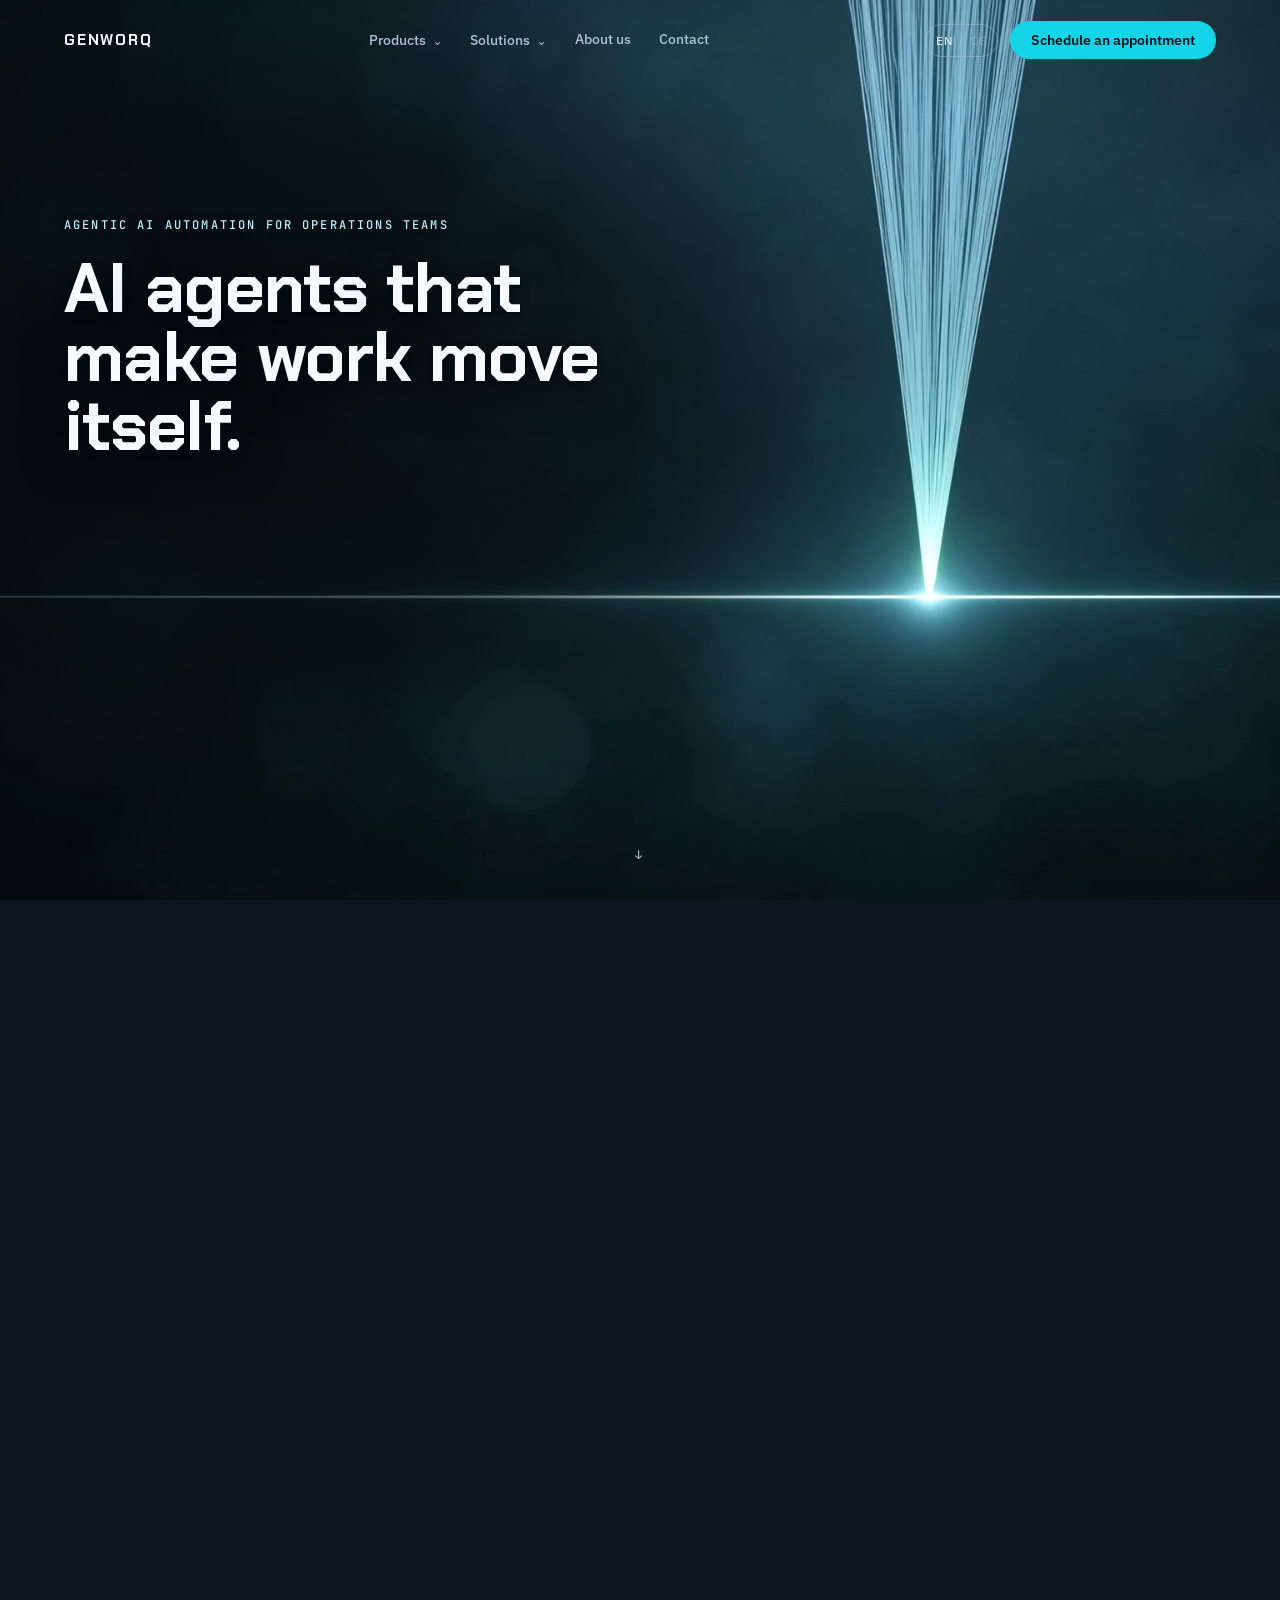
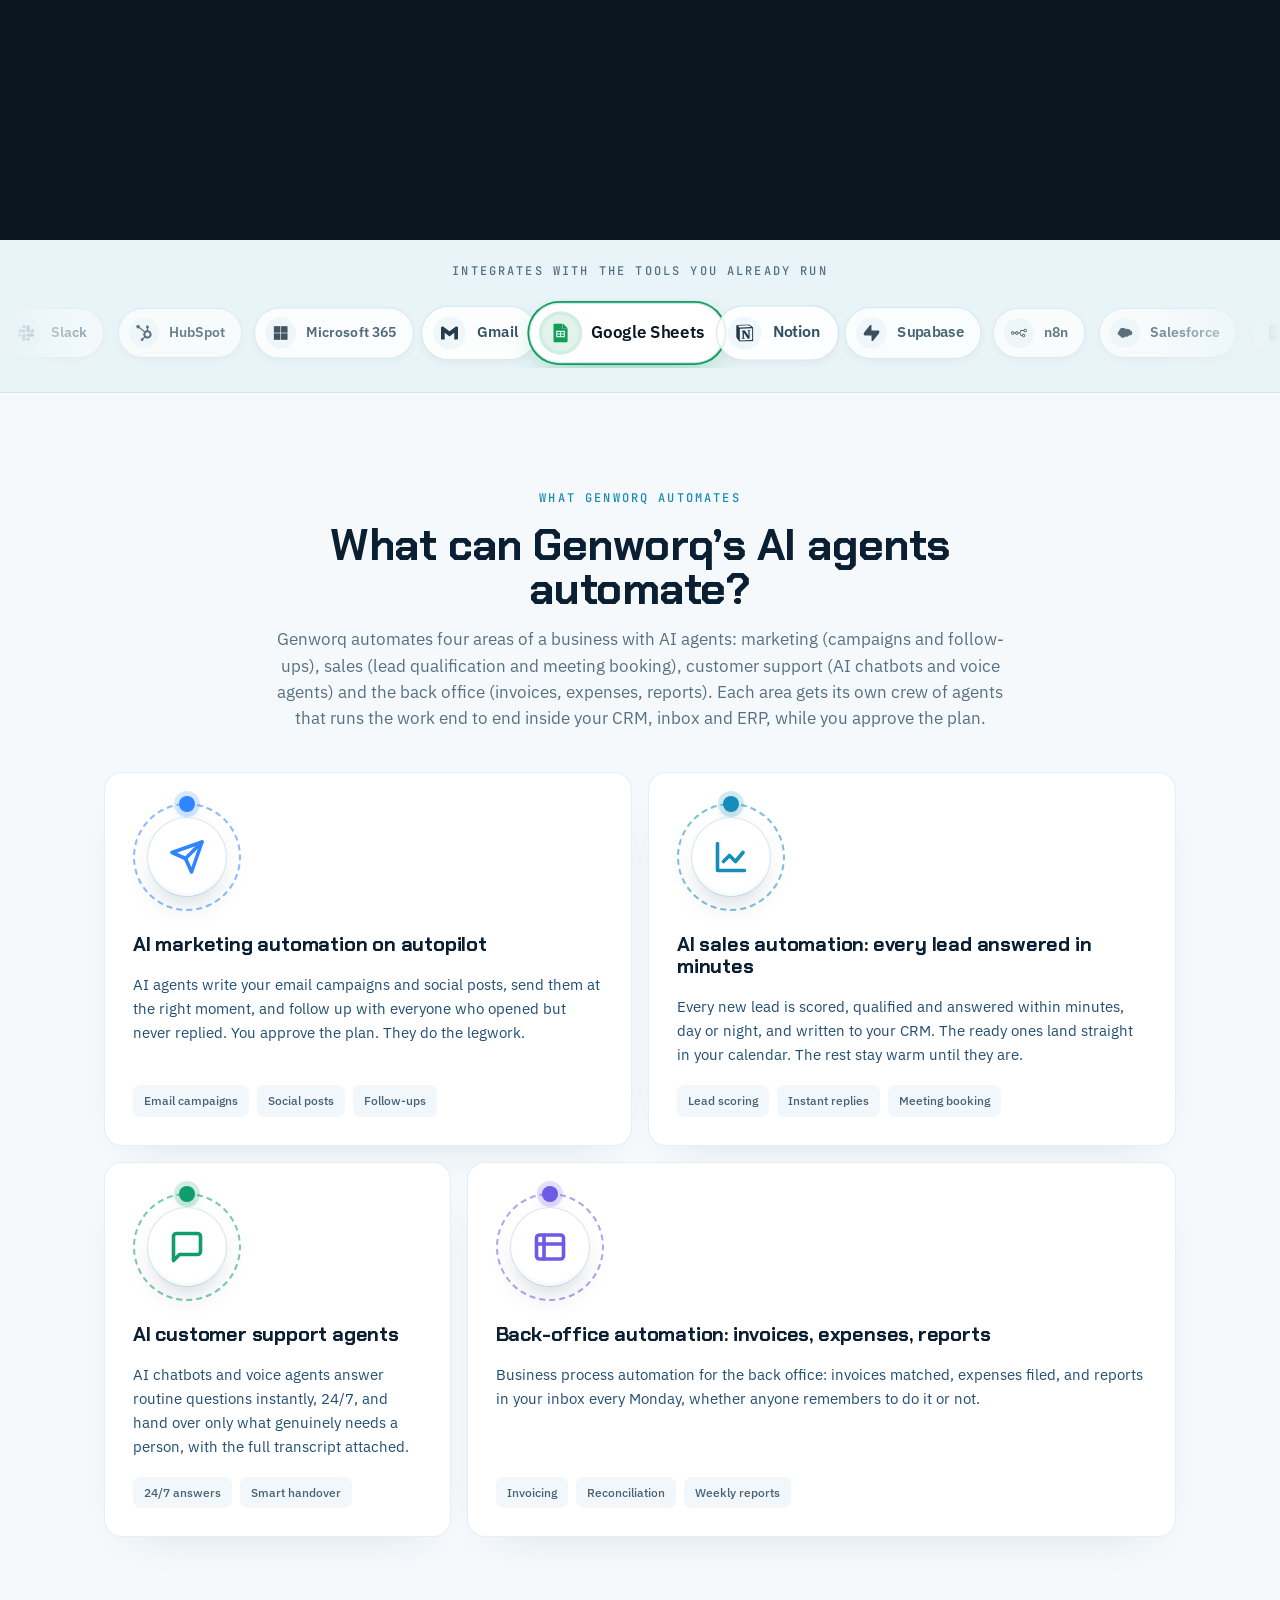
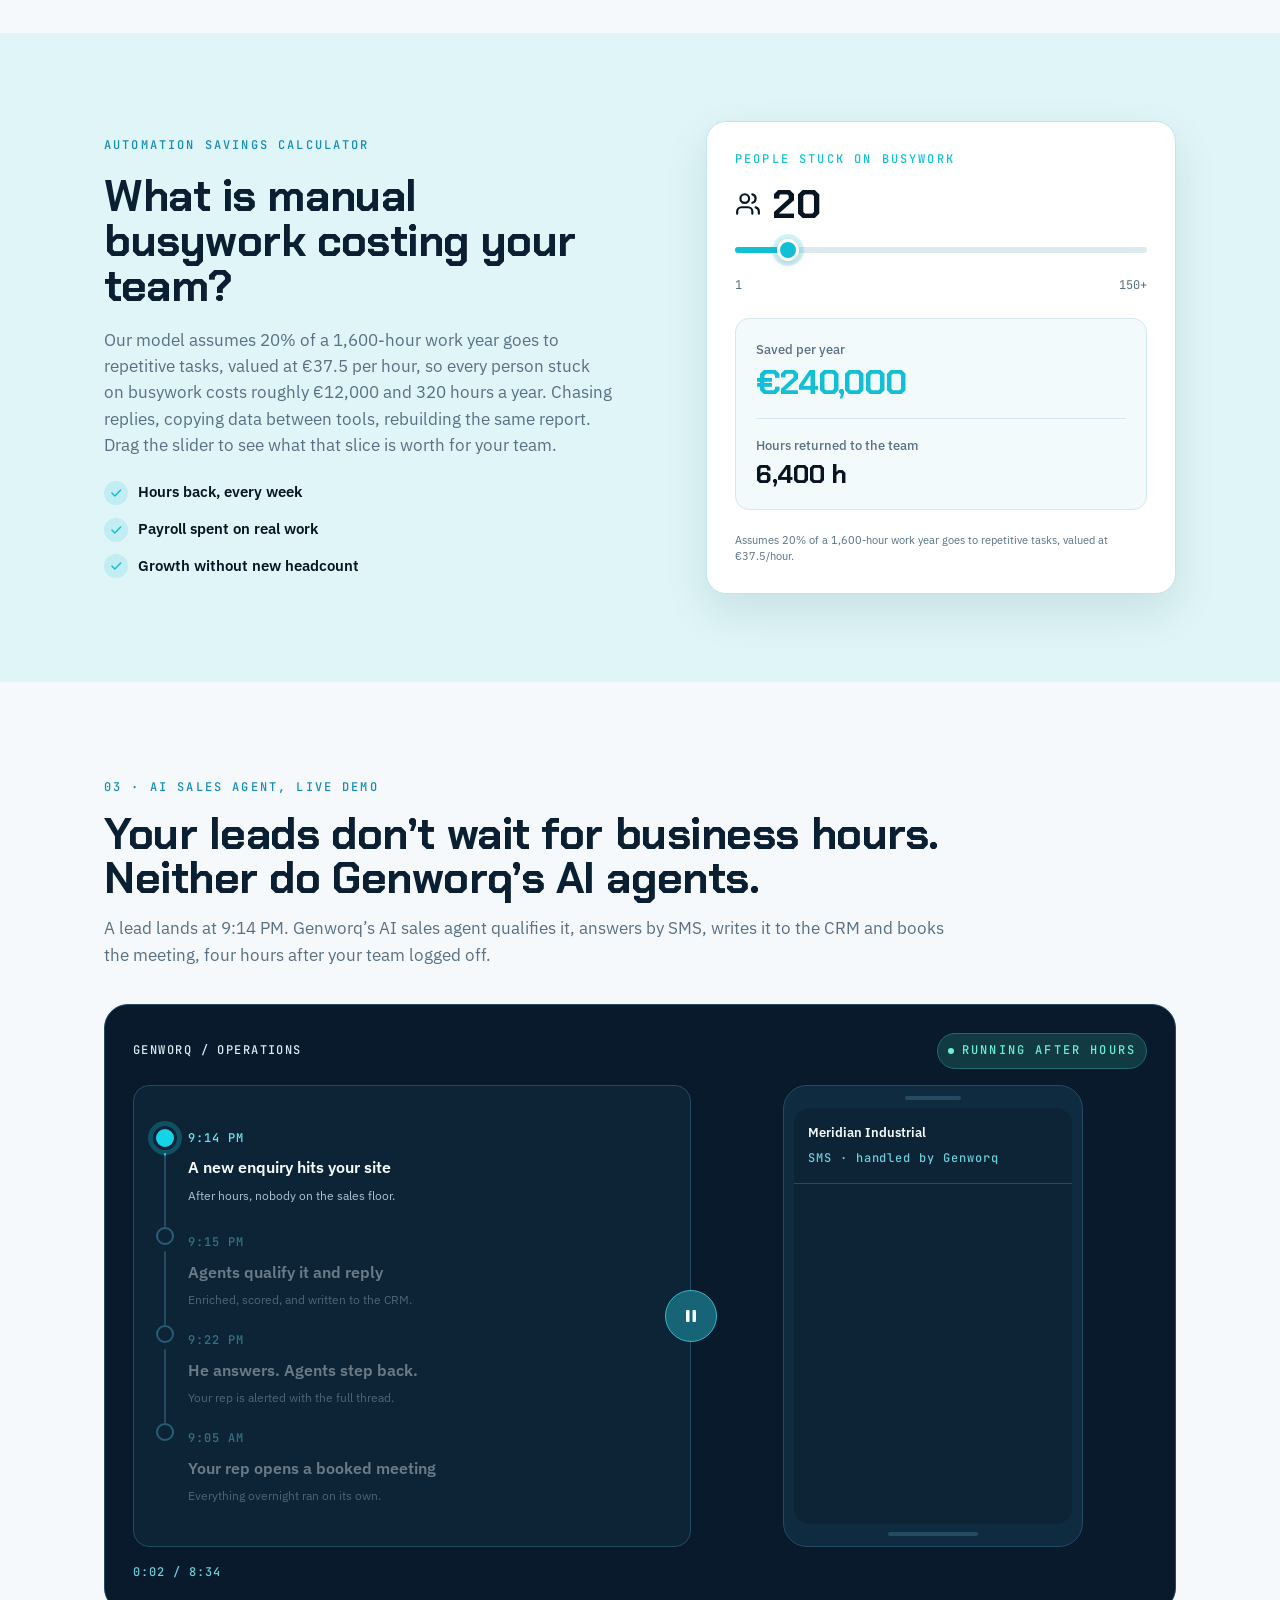
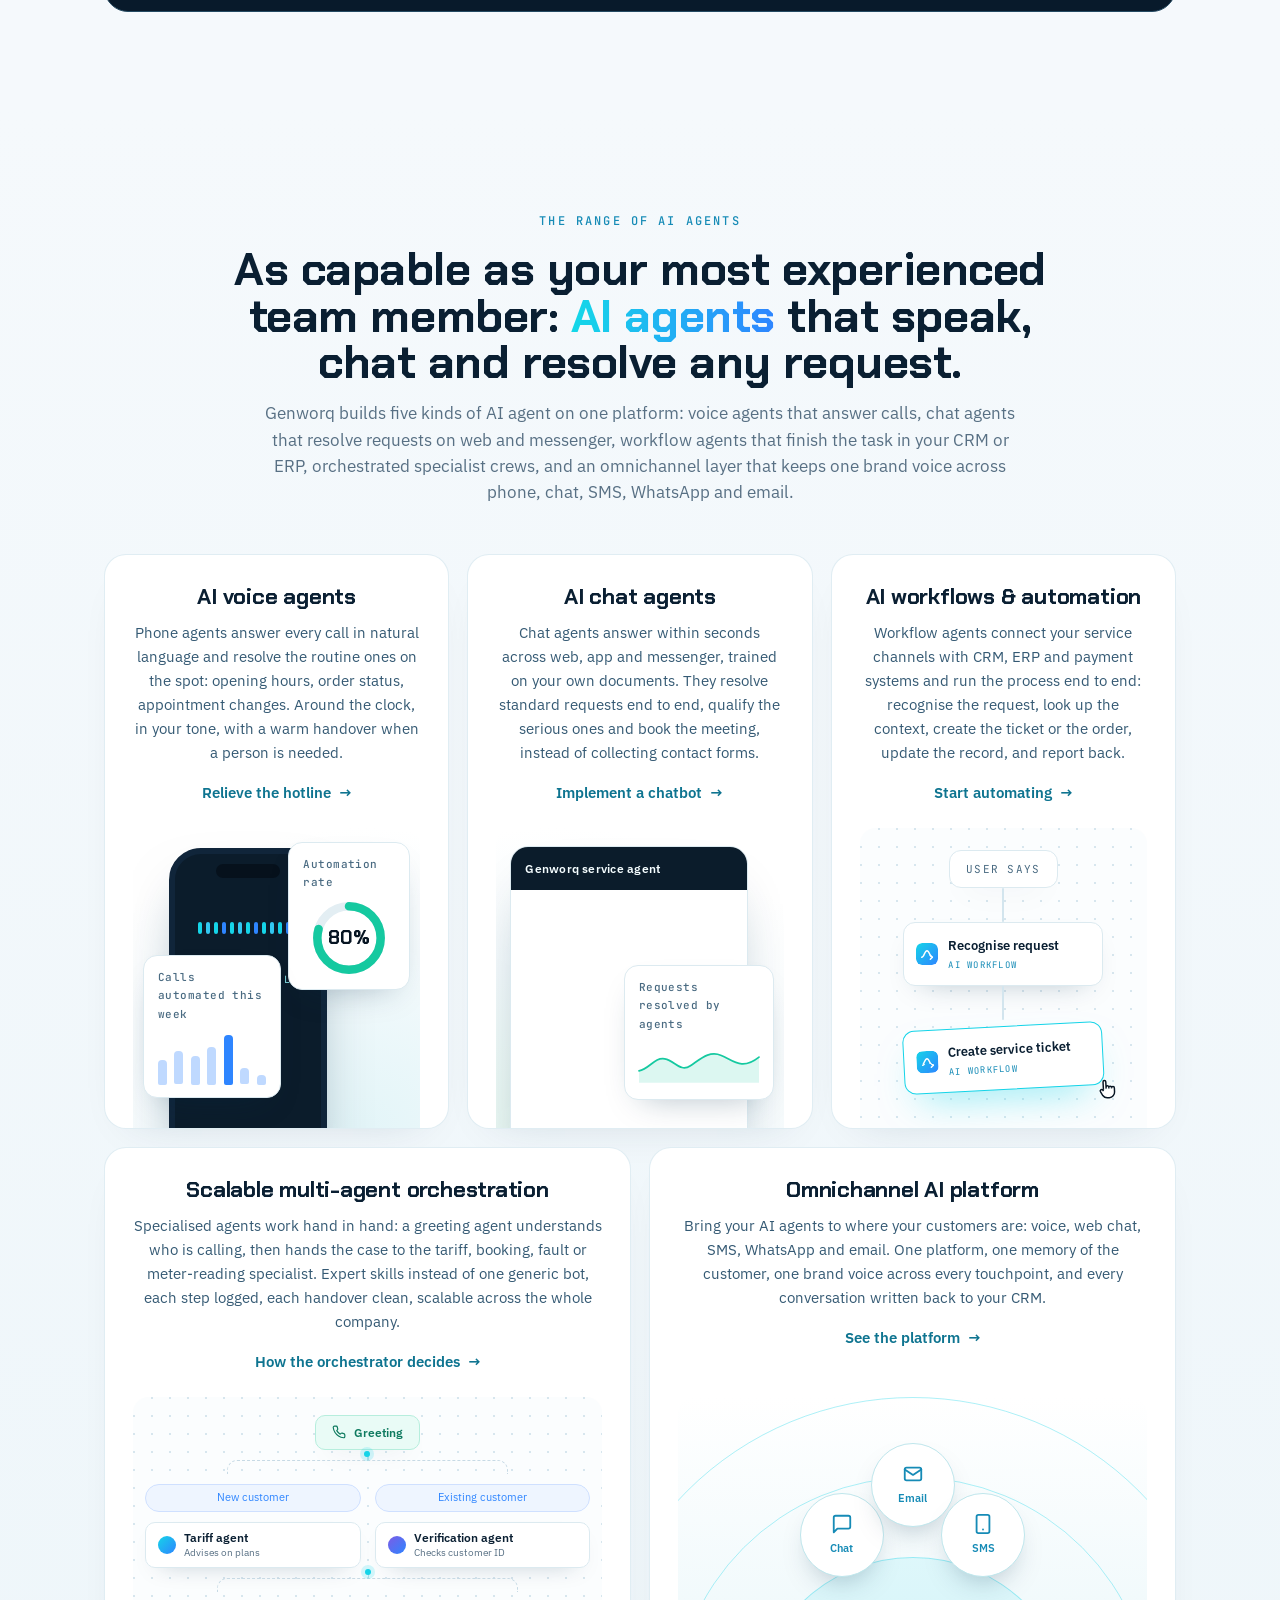
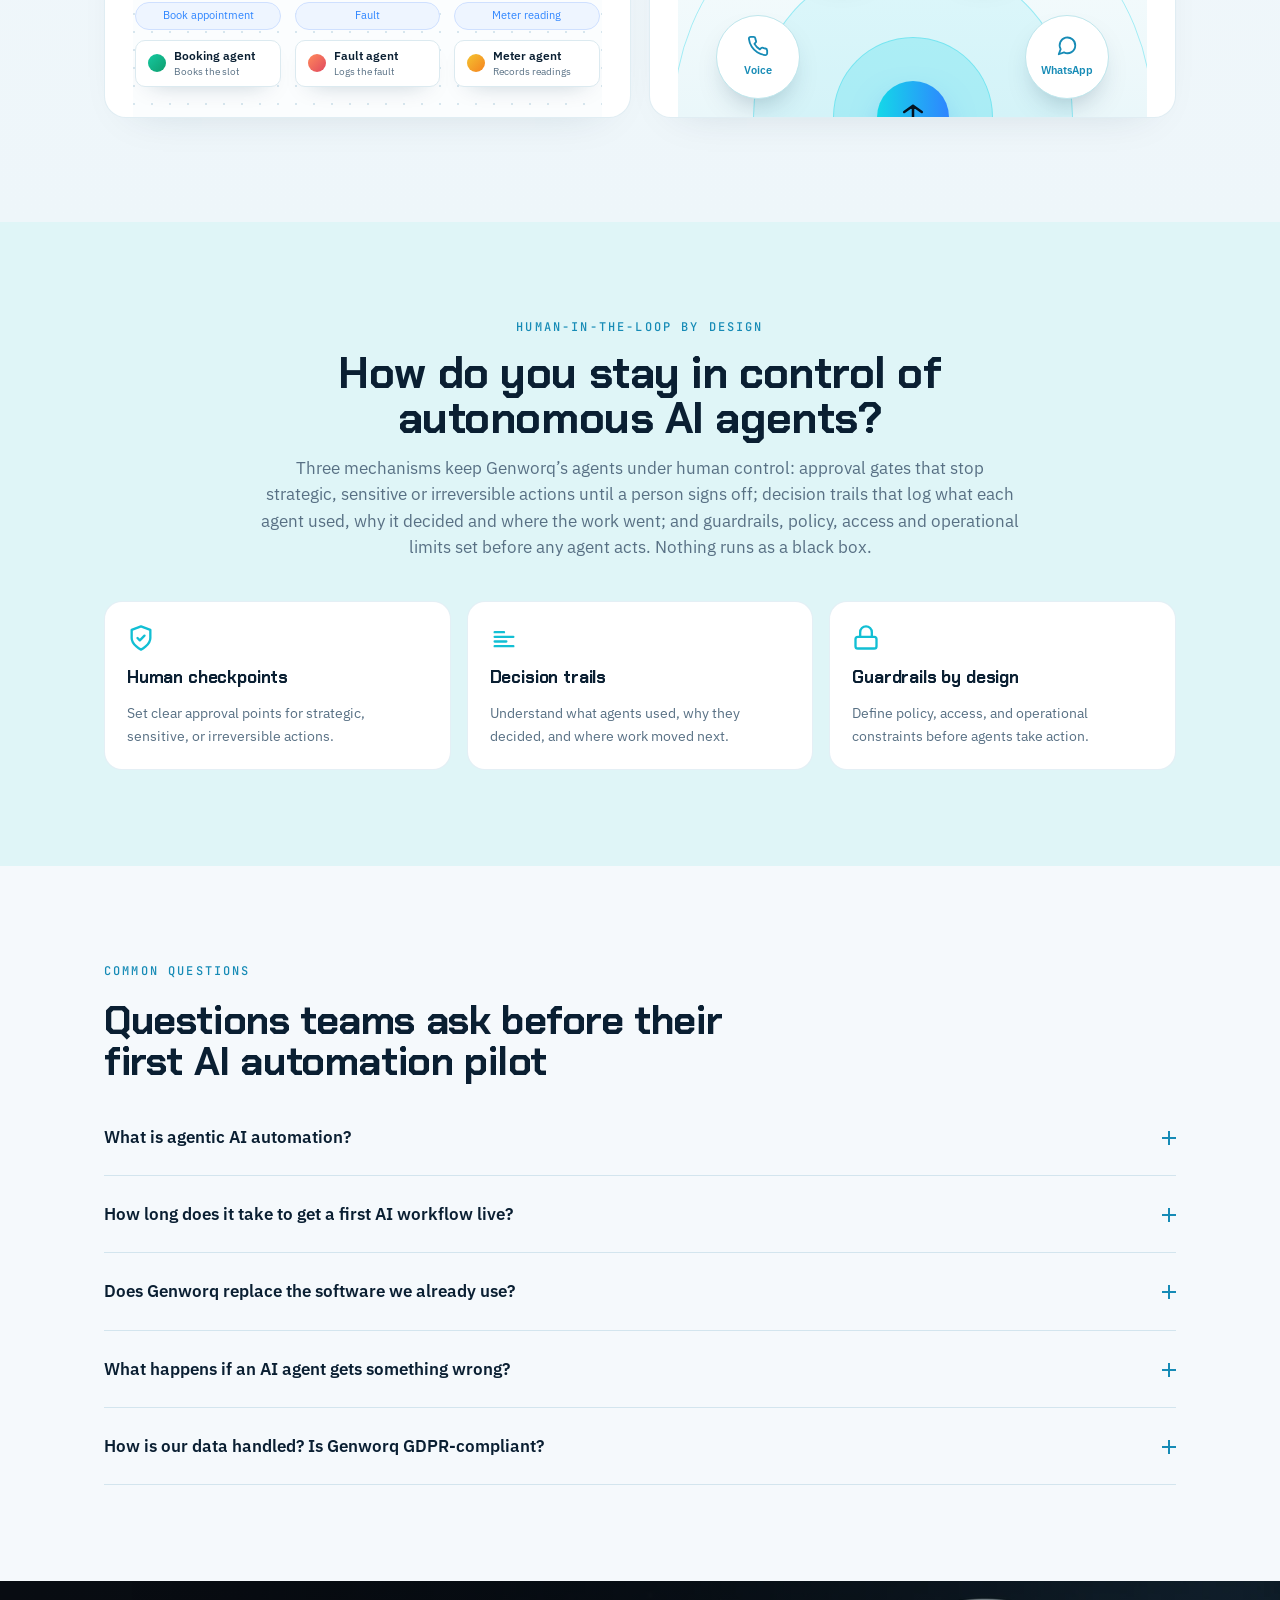
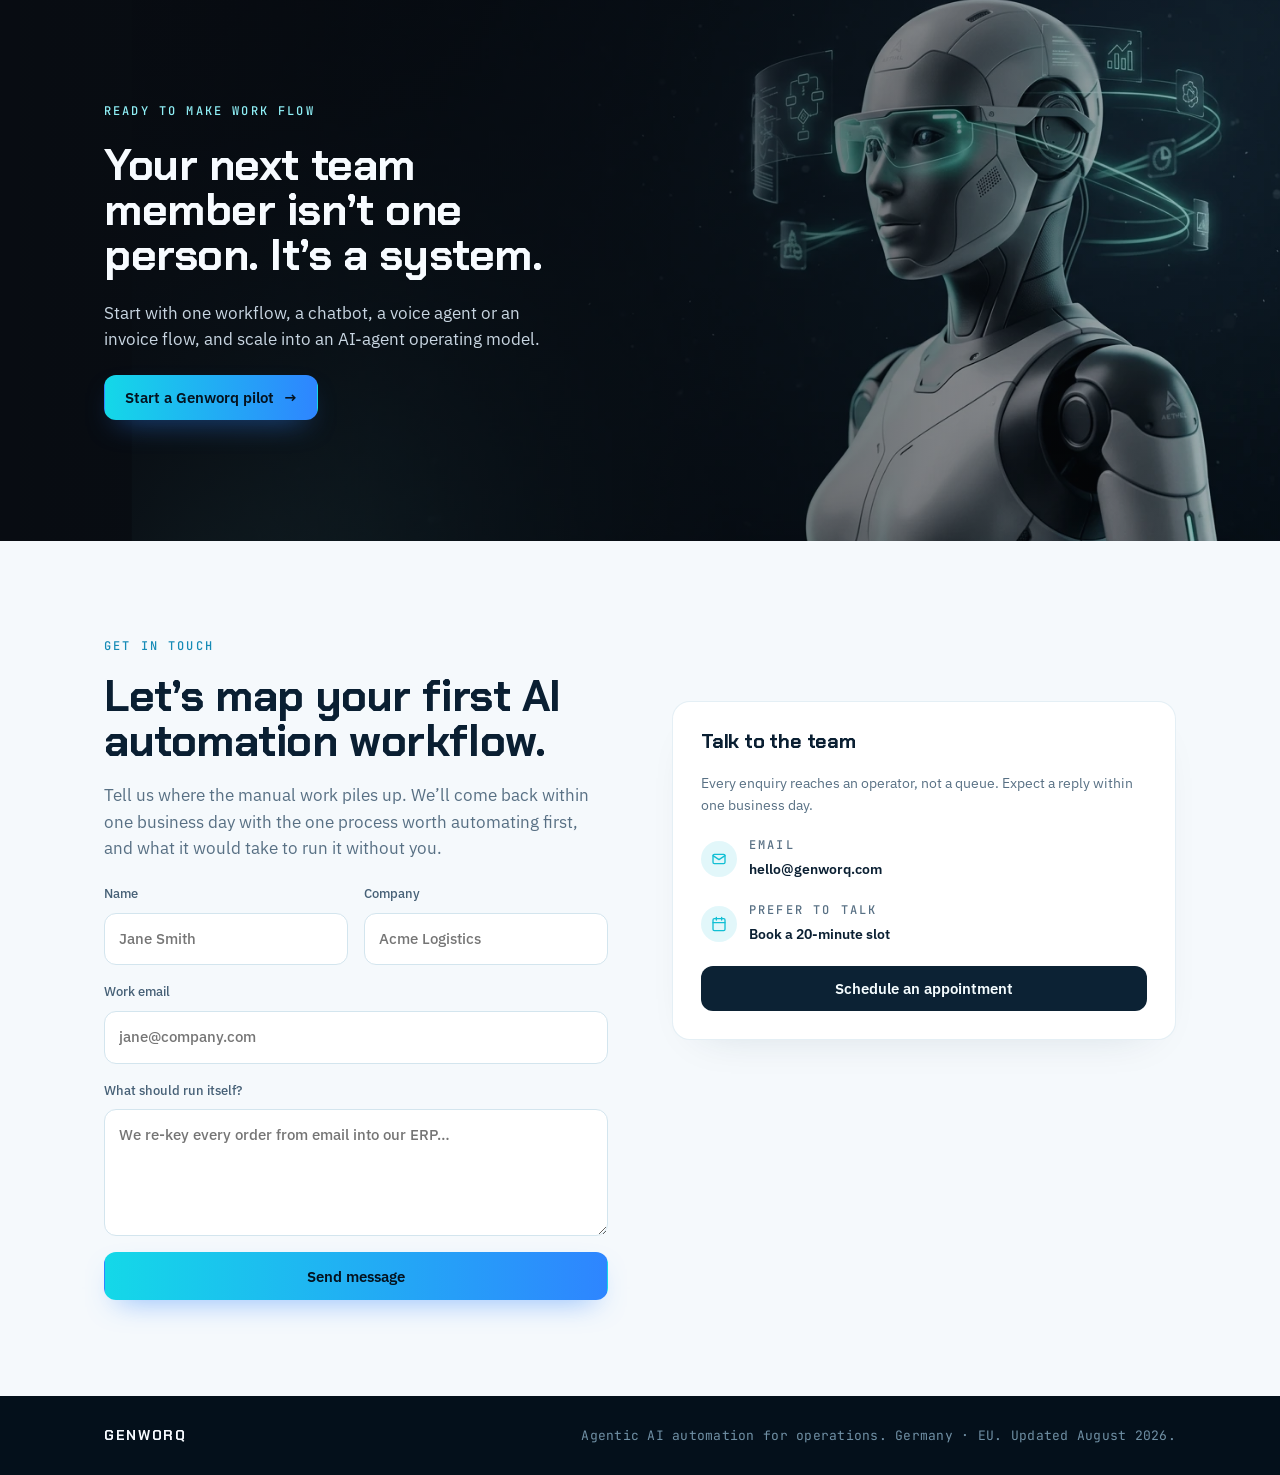
==== commit 8bcf3cca: "New solution page: E-commerce Service Automation (hero with chat mock, shop-stack ticker, why-now ro" ====
--- a/index.html
+++ b/index.html
@@ -28,7 +28,7 @@
 <link rel="preconnect" href="https://fonts.googleapis.com">
 <link rel="preconnect" href="https://fonts.gstatic.com" crossorigin>
 <link href="https://fonts.googleapis.com/css2?family=Chakra+Petch:wght@600;700&family=IBM+Plex+Sans:wght@400;500;600&family=JetBrains+Mono:wght@400;500&display=swap" rel="stylesheet">
-<link rel="stylesheet" href="assets/style.css?v=20260823b">
+<link rel="stylesheet" href="assets/style.css?v=20260823i">
 <noscript><style>.cta-band__img{background-image:url("assets/genworq-android.webp")}</style></noscript>
 <script type="application/ld+json">{"@context": "https://schema.org", "@graph": [{"@type": "Organization", "@id": "https://zabiagentshub.github.io/genworq-site/#org", "name": "Genworq", "url": "https://zabiagentshub.github.io/genworq-site/", "email": "hello@genworq.com", "logo": {"@type": "ImageObject", "url": "https://zabiagentshub.github.io/genworq-site/assets/og-logo.png", "width": 512, "height": 512}, "description": "Genworq builds agentic AI systems: coordinated crews of AI agents that research, decide and execute across a company’s CRM, inbox and operations stack, with human approval gates and a full decision trail.", "knowsAbout": ["AI agents", "agentic AI", "business process automation", "AI voice agents", "AI chatbots", "sales automation", "marketing automation", "AI orchestration", "human-in-the-loop automation"], "areaServed": ["DE", "AT", "CH", "EU"], "availableLanguage": ["en", "de"], "contactPoint": {"@type": "ContactPoint", "contactType": "sales", "email": "hello@genworq.com", "availableLanguage": ["en", "de"]}, "hasOfferCatalog": {"@type": "OfferCatalog", "name": "Genworq AI agent solutions", "itemListElement": [{"@type": "Offer", "itemOffered": {"@type": "Service", "name": "Business Process Automation (AI agents)", "url": "https://zabiagentshub.github.io/genworq-site/solutions/business-process-automation.html", "provider": {"@id": "https://zabiagentshub.github.io/genworq-site/#org"}}}, {"@type": "Offer", "itemOffered": {"@type": "Service", "name": "AI Voice Agents (AI agents)", "url": "https://zabiagentshub.github.io/genworq-site/solutions/ai-voice-agents.html", "provider": {"@id": "https://zabiagentshub.github.io/genworq-site/#org"}}}, {"@type": "Offer", "itemOffered": {"@type": "Service", "name": "AI Chatbots (AI agents)", "url": "https://zabiagentshub.github.io/genworq-site/solutions/ai-chatbots.html", "provider": {"@id": "https://zabiagentshub.github.io/genworq-site/#org"}}}, {"@type": "Offer", "itemOffered": {"@type": "Service", "name": "Sales Automation (AI agents)", "url": "https://zabiagentshub.github.io/genworq-site/solutions/sales-automation.html", "provider": {"@id": "https://zabiagentshub.github.io/genworq-site/#org"}}}, {"@type": "Offer", "itemOffered": {"@type": "Service", "name": "Marketing Automation (AI agents)", "url": "https://zabiagentshub.github.io/genworq-site/solutions/marketing-automation.html", "provider": {"@id": "https://zabiagentshub.github.io/genworq-site/#org"}}}]}}, {"@type": "WebSite", "@id": "https://zabiagentshub.github.io/genworq-site/#website", "url": "https://zabiagentshub.github.io/genworq-site/", "name": "Genworq", "publisher": {"@id": "https://zabiagentshub.github.io/genworq-site/#org"}, "inLanguage": ["en", "de"]}, {"@type": "WebPage", "@id": "https://zabiagentshub.github.io/genworq-site/#webpage", "url": "https://zabiagentshub.github.io/genworq-site/", "name": "Genworq | AI Agents That Run Your Busywork, End to End", "description": "Genworq builds agentic AI for operations: a crew of AI agents that researches, decides and executes across your CRM, inbox and back office, with human approval.", "isPartOf": {"@id": "https://zabiagentshub.github.io/genworq-site/#website"}, "about": {"@id": "https://zabiagentshub.github.io/genworq-site/#org"}, "inLanguage": "en", "primaryImageOfPage": {"@type": "ImageObject", "url": "https://zabiagentshub.github.io/genworq-site/assets/hero-ending.jpg", "width": 1920, "height": 1080}, "dateModified": "2026-08-19"}, {"@type": "FAQPage", "mainEntity": [{"@type": "Question", "name": "What is agentic AI automation?", "acceptedAnswer": {"@type": "Answer", "text": "Agentic AI automation means AI agents that do not just answer questions but carry out work: they read a task, gather context from your systems, decide the next step and execute it, for example qualifying a lead, matching an invoice or booking a meeting, while a person approves the steps that matter."}}, {"@type": "Question", "name": "How long does it take to get a first AI workflow live?", "acceptedAnswer": {"@type": "Answer", "text": "Most first processes go live in two to four weeks. We start with a single workflow rather than your whole operation, so you see it working before you commit further, and scale from there."}}, {"@type": "Question", "name": "Does Genworq replace the software we already use?", "acceptedAnswer": {"@type": "Answer", "text": "No. Genworq builds on top of your existing CRM, inbox, accounting package and spreadsheets, for example HubSpot, Microsoft 365, Slack, Supabase and n8n. Nothing gets thrown out and nobody has to learn a new system."}}, {"@type": "Question", "name": "What happens if an AI agent gets something wrong?", "acceptedAnswer": {"@type": "Answer", "text": "Every action is logged and reversible. Anything the system is not confident about is held for a person instead of guessed at, and you decide which steps always need a human sign-off before they run."}}, {"@type": "Question", "name": "How is our data handled? Is Genworq GDPR-compliant?", "acceptedAnswer": {"@type": "Answer", "text": "Your data stays in your systems and stays yours. Genworq is GDPR-compliant by design: processing on EU (Frankfurt-hosted) infrastructure, explicit consent and retention rules, role-based access, and a full audit trail of every action taken."}}]}]}</script>
 </head>
@@ -41,7 +41,7 @@
     <div class="dd"><button type="button" aria-expanded="false" aria-haspopup="true"><span class="en">Products</span><span class="de">Produkte</span> <i>⌄</i></button>
       <div class="dd-panel"><span class="dd-h"><span class="en">The platform</span><span class="de">Die Plattform</span></span><a href="platform.html"><b><span class="en">Platform overview</span><span class="de">Plattform-Überblick</span></b><small><span class="en">How the whole system fits together</span><span class="de">Wie das ganze System zusammenpasst</span></small></a><a href="platform/orchestrator.html"><b><span class="en">The Orchestrator</span><span class="de">Der Orchestrator</span></b><small><span class="en">The layer that decides who does what</span><span class="de">Die Schicht, die entscheidet, wer was tut</span></small></a><span class="dd-h"><span class="en">Customer-facing agents</span><span class="de">Agenten im Kundenkontakt</span></span><a href="solutions/ai-chatbots.html"><b><span class="en">AI Chatbots</span><span class="de">KI-Chatbots</span></b><small><span class="en">Trained on your documents, answers 24/7</span><span class="de">Auf Ihren Dokumenten trainiert, antwortet 24/7</span></small></a><a href="solutions/ai-voice-agents.html"><b><span class="en">AI Voice Agents</span><span class="de">KI-Voice-Agenten</span></b><small><span class="en">Every call answered, day or night</span><span class="de">Jeder Anruf beantwortet, Tag und Nacht</span></small></a><span class="dd-h"><span class="en">Control</span><span class="de">Kontrolle</span></span><a href="platform.html#governance"><b><span class="en">Human-in-the-Loop Controls</span><span class="de">Human-in-the-Loop-Kontrollen</span></b><small><span class="en">Approval gates, live dashboard, full audit trail</span><span class="de">Freigaben, Live-Dashboard, vollständiger Prüfpfad</span></small></a><a class="dd-all" href="platform.html"><span class="en">Explore the platform →</span><span class="de">Die Plattform entdecken →</span></a></div></div>
     <div class="dd"><button type="button" aria-expanded="false" aria-haspopup="true"><span class="en">Solutions</span><span class="de">Lösungen</span> <i>⌄</i></button>
-      <div class="dd-panel"><span class="dd-h"><span class="en">Automation services</span><span class="de">Automatisierungs-Services</span></span><a href="solutions/business-process-automation.html"><b>Business Process Automation</b><small><span class="en">Orders, invoicing and onboarding run end to end</span><span class="de">Bestellungen, Rechnungen und Onboarding, Ende-zu-Ende</span></small></a><a href="solutions/sales-automation.html"><b>Sales Automation</b><small><span class="en">Every lead scored, answered and booked in minutes</span><span class="de">Jeder Lead in Minuten qualifiziert, beantwortet, gebucht</span></small></a><a href="solutions/marketing-automation.html"><b>Marketing Automation</b><small><span class="en">Campaigns written, sent and followed up in your voice</span><span class="de">Kampagnen geschrieben, gesendet und nachgefasst, in Ihrer Stimme</span></small></a><a class="dd-all" href="solutions.html"><span class="en">View all solutions →</span><span class="de">Alle Lösungen ansehen →</span></a></div></div>
+      <div class="dd-panel"><span class="dd-h"><span class="en">Automation services</span><span class="de">Automatisierungs-Services</span></span><a href="solutions/business-process-automation.html"><b>Business Process Automation</b><small><span class="en">Orders, invoicing and onboarding run end to end</span><span class="de">Bestellungen, Rechnungen und Onboarding, Ende-zu-Ende</span></small></a><a href="solutions/sales-automation.html"><b>Sales Automation</b><small><span class="en">Every lead scored, answered and booked in minutes</span><span class="de">Jeder Lead in Minuten qualifiziert, beantwortet, gebucht</span></small></a><a href="solutions/marketing-automation.html"><b>Marketing Automation</b><small><span class="en">Campaigns written, sent and followed up in your voice</span><span class="de">Kampagnen geschrieben, gesendet und nachgefasst, in Ihrer Stimme</span></small></a><a href="solutions/ecommerce-automation.html"><b><span class="en">E-commerce Service Automation</span><span class="de">E-Commerce-Service-Automatisierung</span></b><small><span class="en">Order status, returns and product advice, handled 24/7</span><span class="de">Bestellstatus, Retouren und Produktberatung, rund um die Uhr</span></small></a><a class="dd-all" href="solutions.html"><span class="en">View all solutions →</span><span class="de">Alle Lösungen ansehen →</span></a></div></div>
     <a href="#trust"><span class="en">About us</span><span class="de">Über uns</span></a>
     <a href="#contact"><span class="en">Contact</span><span class="de">Kontakt</span></a>
   </nav>
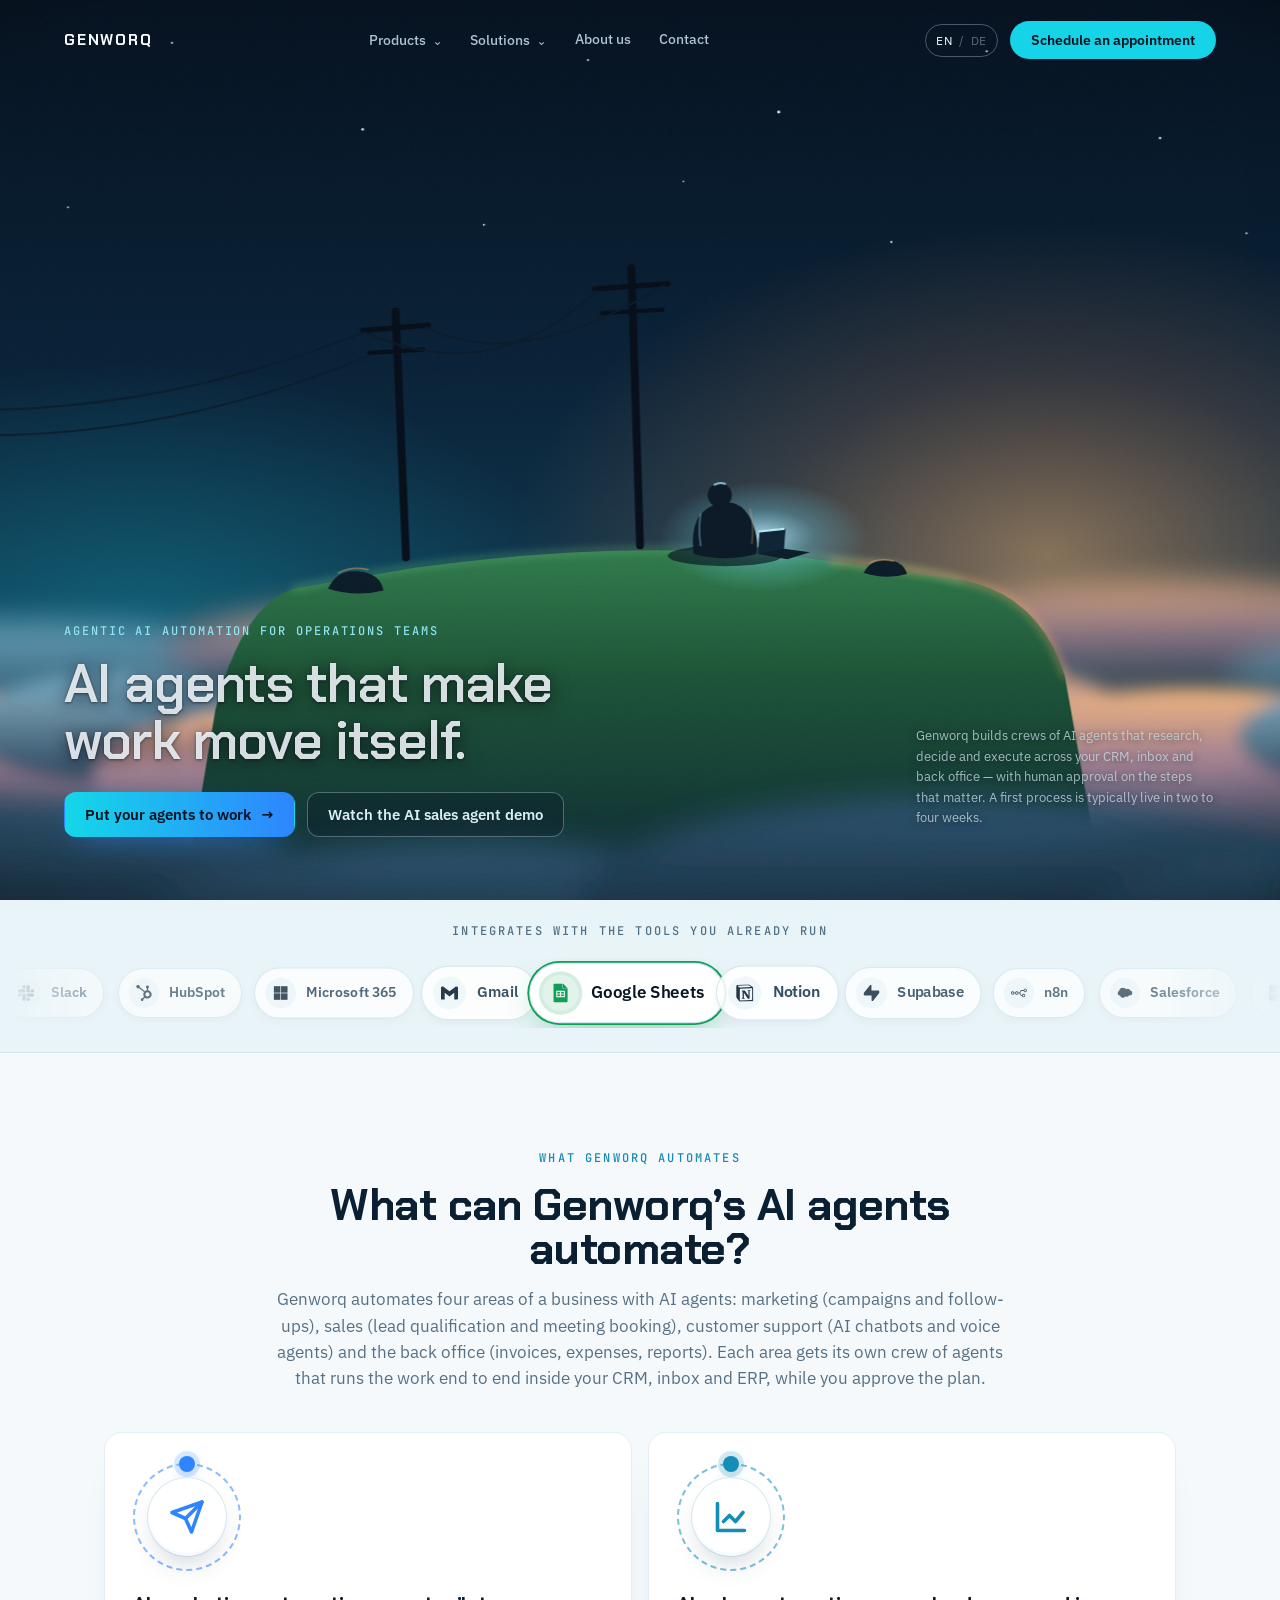
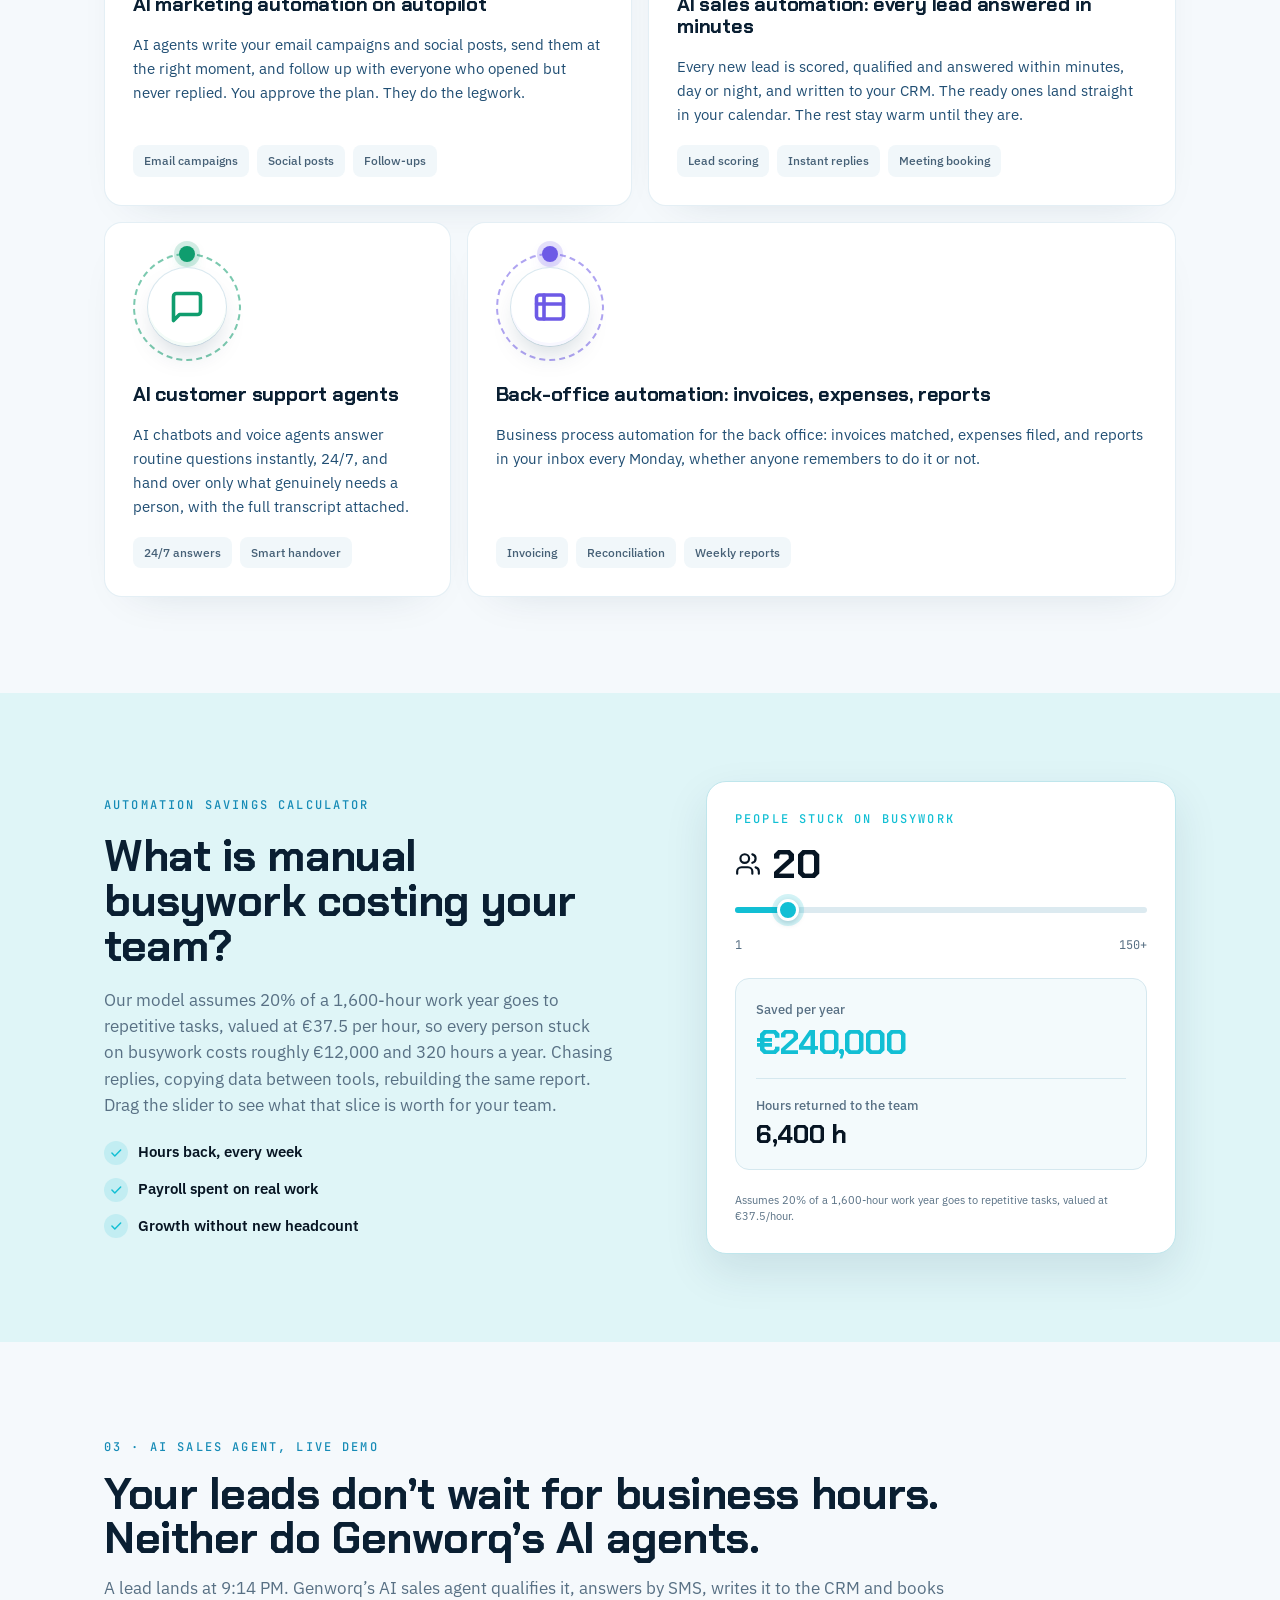
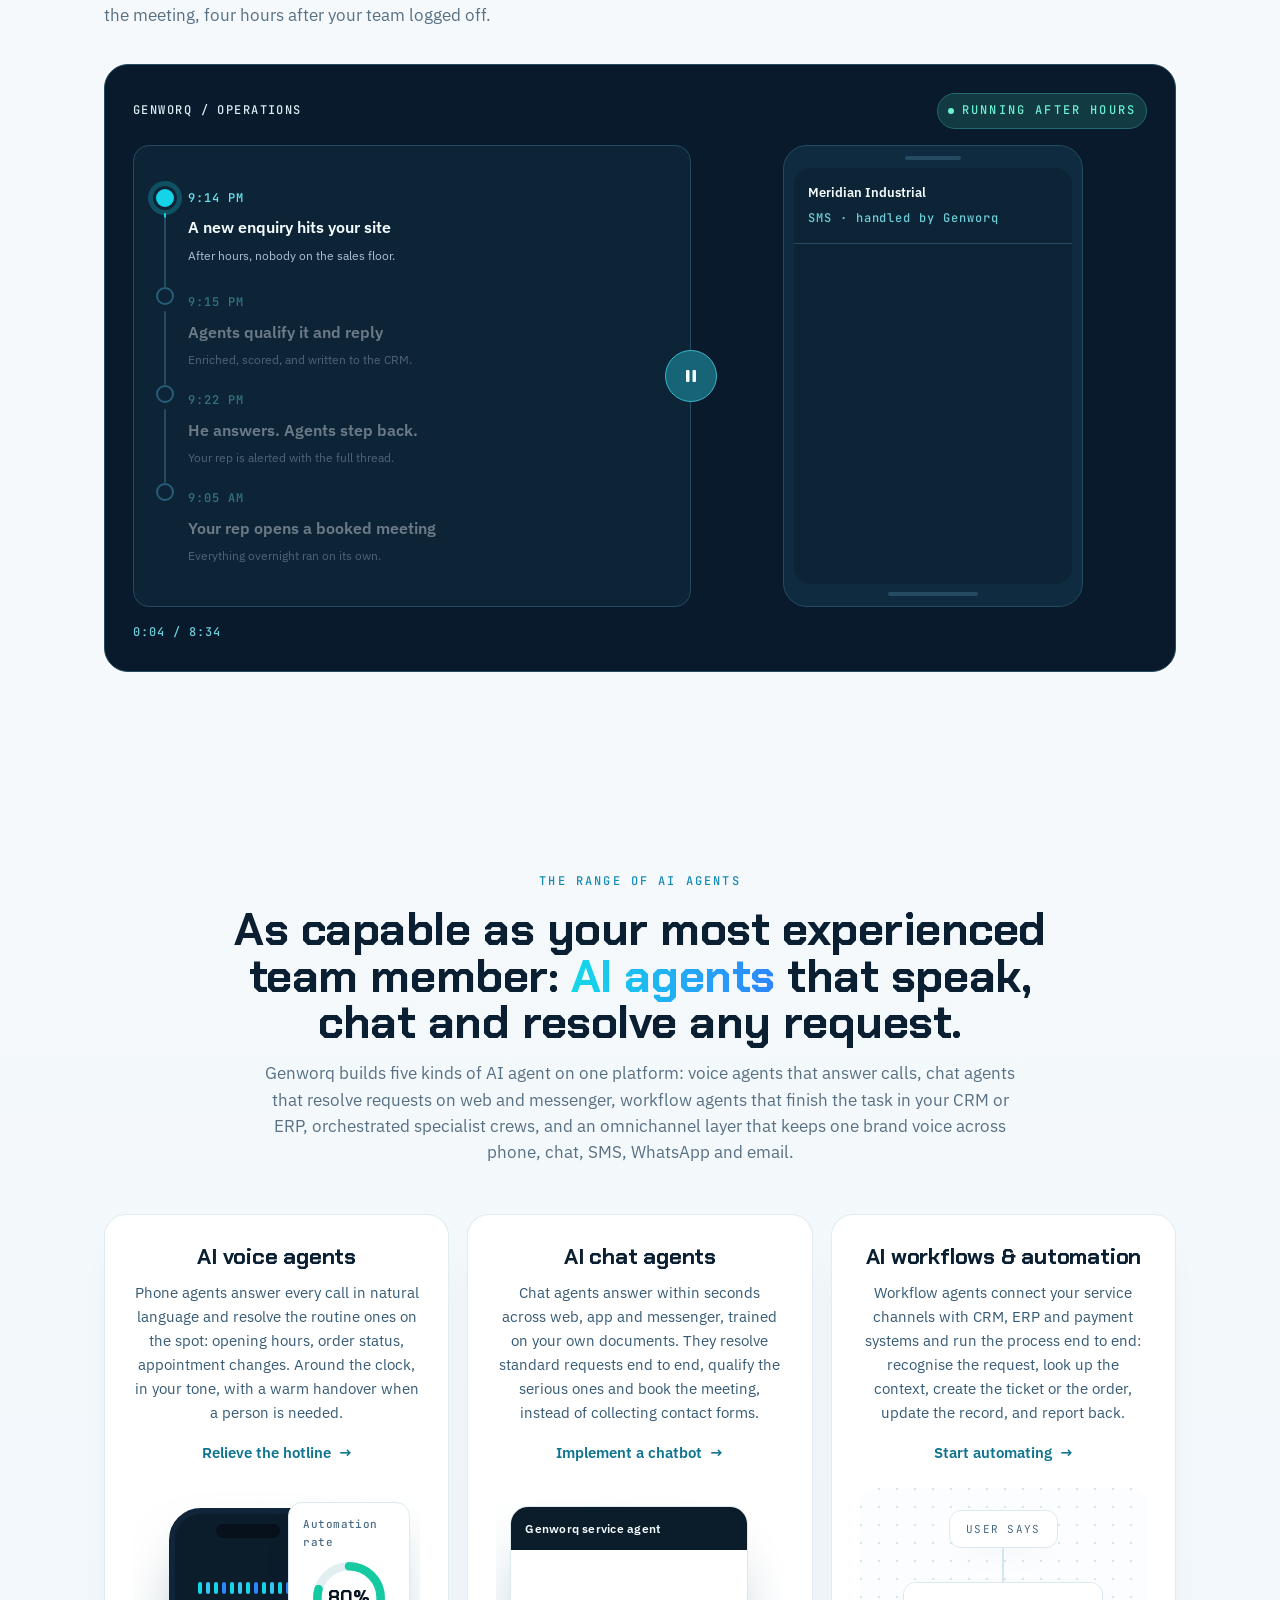
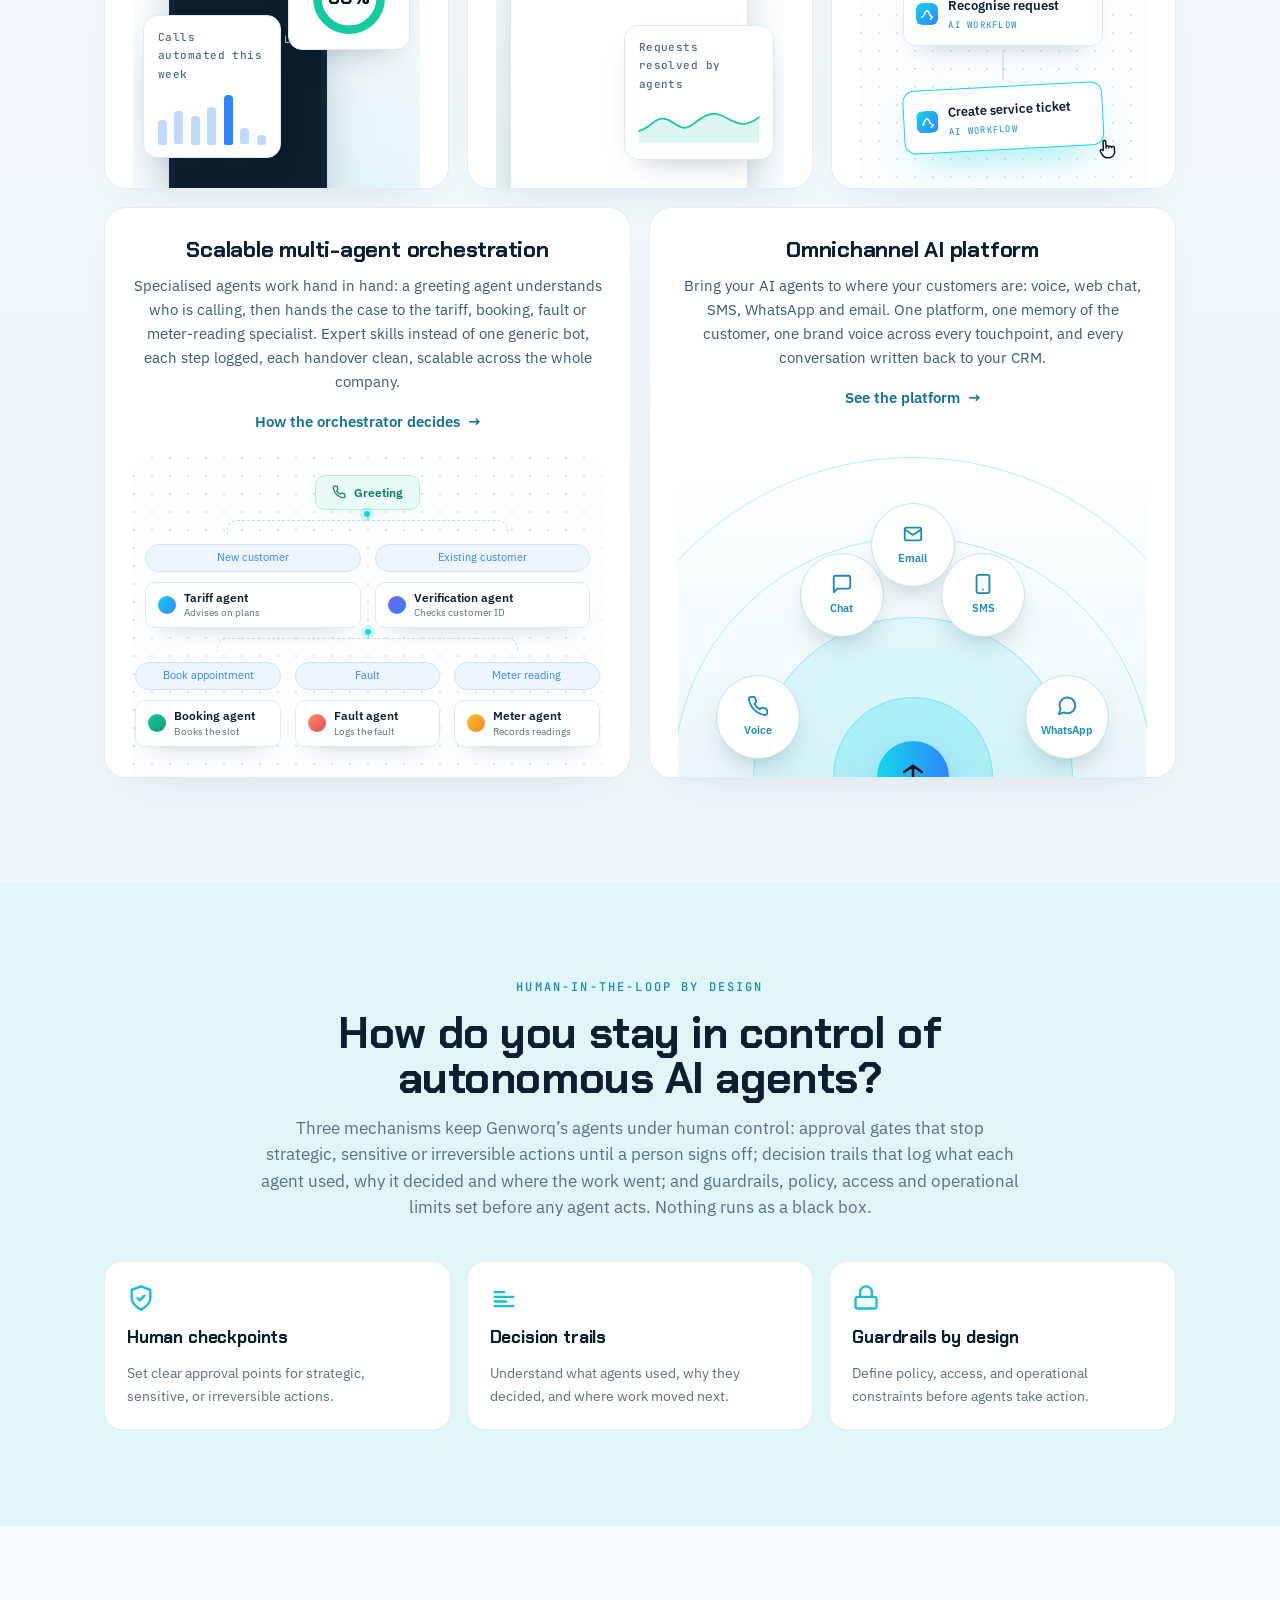
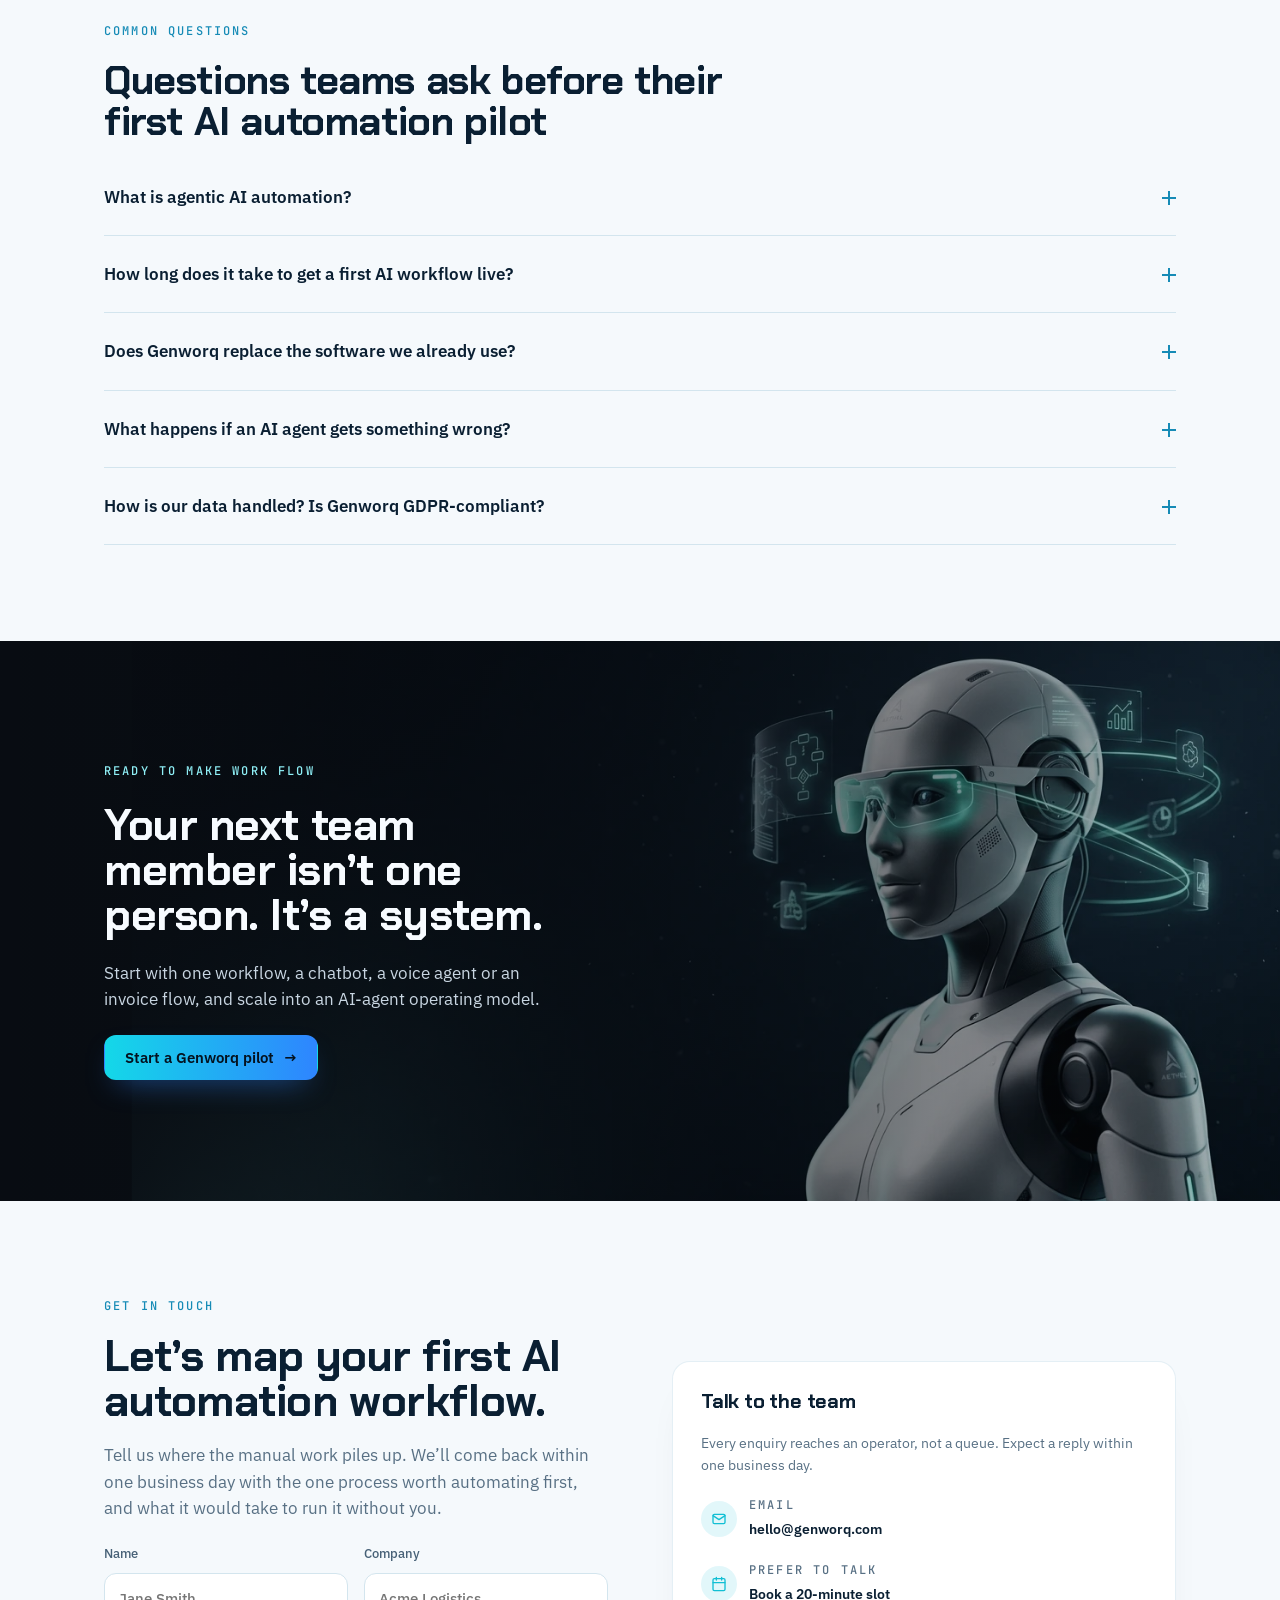
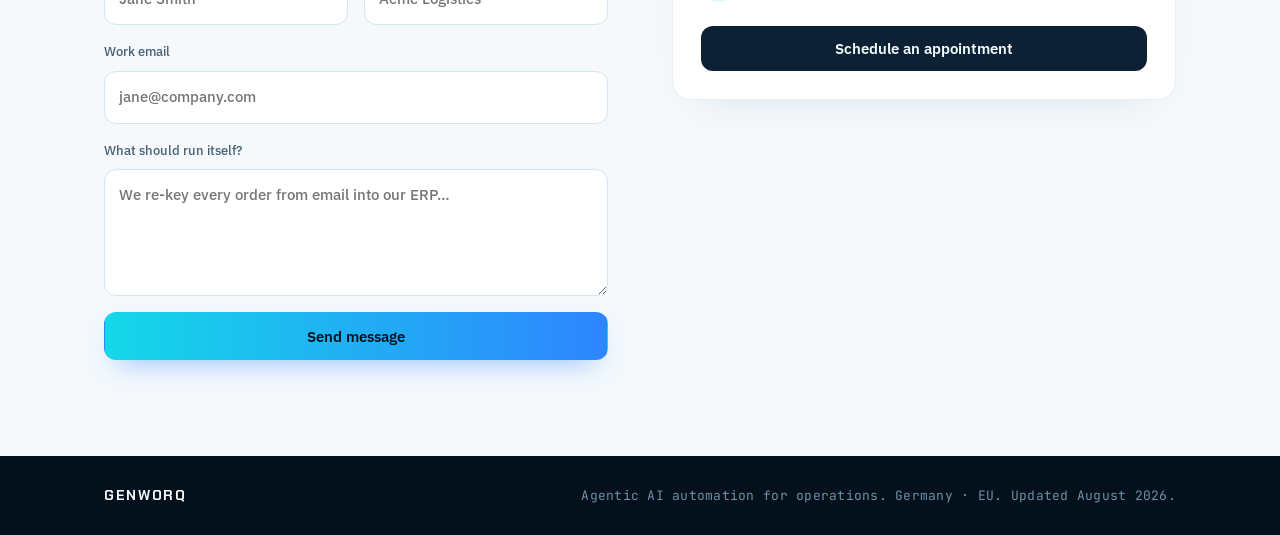
==== commit d526b0c5: "Hero: replace scroll-scrub video with hand-drawn ambient motion scene A blue-hour headland above a d" ====
--- a/index.html
+++ b/index.html
@@ -24,11 +24,10 @@
 <meta name="twitter:description" content="Agentic AI for ambitious operations: a coordinated crew of AI agents that researches, decides and executes across your CRM, inbox and ops stack.">
 <meta name="twitter:image" content="https://zabiagentshub.github.io/genworq-site/assets/hero-ending.jpg">
 <link rel="icon" href="data:image/svg+xml,%3Csvg xmlns='http://www.w3.org/2000/svg' viewBox='0 0 32 32'%3E%3Crect width='32' height='32' rx='7' fill='%23071523'/%3E%3Cpath d='M16 5v22' stroke='%2315D4E8' stroke-width='2.4' stroke-linecap='round'/%3E%3Cpath d='M8 12h16M10 20h12' stroke='%232E85FF' stroke-width='1.6' stroke-linecap='round' opacity='.85'/%3E%3C/svg%3E">
-<link rel="preload" as="image" href="assets/hero-poster.jpg" fetchpriority="high" media="(min-width:721px)">
 <link rel="preconnect" href="https://fonts.googleapis.com">
 <link rel="preconnect" href="https://fonts.gstatic.com" crossorigin>
 <link href="https://fonts.googleapis.com/css2?family=Chakra+Petch:wght@600;700&family=IBM+Plex+Sans:wght@400;500;600&family=JetBrains+Mono:wght@400;500&display=swap" rel="stylesheet">
-<link rel="stylesheet" href="assets/style.css?v=20260823i">
+<link rel="stylesheet" href="assets/style.css?v=20260829a">
 <noscript><style>.cta-band__img{background-image:url("assets/genworq-android.webp")}</style></noscript>
 <script type="application/ld+json">{"@context": "https://schema.org", "@graph": [{"@type": "Organization", "@id": "https://zabiagentshub.github.io/genworq-site/#org", "name": "Genworq", "url": "https://zabiagentshub.github.io/genworq-site/", "email": "hello@genworq.com", "logo": {"@type": "ImageObject", "url": "https://zabiagentshub.github.io/genworq-site/assets/og-logo.png", "width": 512, "height": 512}, "description": "Genworq builds agentic AI systems: coordinated crews of AI agents that research, decide and execute across a company’s CRM, inbox and operations stack, with human approval gates and a full decision trail.", "knowsAbout": ["AI agents", "agentic AI", "business process automation", "AI voice agents", "AI chatbots", "sales automation", "marketing automation", "AI orchestration", "human-in-the-loop automation"], "areaServed": ["DE", "AT", "CH", "EU"], "availableLanguage": ["en", "de"], "contactPoint": {"@type": "ContactPoint", "contactType": "sales", "email": "hello@genworq.com", "availableLanguage": ["en", "de"]}, "hasOfferCatalog": {"@type": "OfferCatalog", "name": "Genworq AI agent solutions", "itemListElement": [{"@type": "Offer", "itemOffered": {"@type": "Service", "name": "Business Process Automation (AI agents)", "url": "https://zabiagentshub.github.io/genworq-site/solutions/business-process-automation.html", "provider": {"@id": "https://zabiagentshub.github.io/genworq-site/#org"}}}, {"@type": "Offer", "itemOffered": {"@type": "Service", "name": "AI Voice Agents (AI agents)", "url": "https://zabiagentshub.github.io/genworq-site/solutions/ai-voice-agents.html", "provider": {"@id": "https://zabiagentshub.github.io/genworq-site/#org"}}}, {"@type": "Offer", "itemOffered": {"@type": "Service", "name": "AI Chatbots (AI agents)", "url": "https://zabiagentshub.github.io/genworq-site/solutions/ai-chatbots.html", "provider": {"@id": "https://zabiagentshub.github.io/genworq-site/#org"}}}, {"@type": "Offer", "itemOffered": {"@type": "Service", "name": "Sales Automation (AI agents)", "url": "https://zabiagentshub.github.io/genworq-site/solutions/sales-automation.html", "provider": {"@id": "https://zabiagentshub.github.io/genworq-site/#org"}}}, {"@type": "Offer", "itemOffered": {"@type": "Service", "name": "Marketing Automation (AI agents)", "url": "https://zabiagentshub.github.io/genworq-site/solutions/marketing-automation.html", "provider": {"@id": "https://zabiagentshub.github.io/genworq-site/#org"}}}]}}, {"@type": "WebSite", "@id": "https://zabiagentshub.github.io/genworq-site/#website", "url": "https://zabiagentshub.github.io/genworq-site/", "name": "Genworq", "publisher": {"@id": "https://zabiagentshub.github.io/genworq-site/#org"}, "inLanguage": ["en", "de"]}, {"@type": "WebPage", "@id": "https://zabiagentshub.github.io/genworq-site/#webpage", "url": "https://zabiagentshub.github.io/genworq-site/", "name": "Genworq | AI Agents That Run Your Busywork, End to End", "description": "Genworq builds agentic AI for operations: a crew of AI agents that researches, decides and executes across your CRM, inbox and back office, with human approval.", "isPartOf": {"@id": "https://zabiagentshub.github.io/genworq-site/#website"}, "about": {"@id": "https://zabiagentshub.github.io/genworq-site/#org"}, "inLanguage": "en", "primaryImageOfPage": {"@type": "ImageObject", "url": "https://zabiagentshub.github.io/genworq-site/assets/hero-ending.jpg", "width": 1920, "height": 1080}, "dateModified": "2026-08-19"}, {"@type": "FAQPage", "mainEntity": [{"@type": "Question", "name": "What is agentic AI automation?", "acceptedAnswer": {"@type": "Answer", "text": "Agentic AI automation means AI agents that do not just answer questions but carry out work: they read a task, gather context from your systems, decide the next step and execute it, for example qualifying a lead, matching an invoice or booking a meeting, while a person approves the steps that matter."}}, {"@type": "Question", "name": "How long does it take to get a first AI workflow live?", "acceptedAnswer": {"@type": "Answer", "text": "Most first processes go live in two to four weeks. We start with a single workflow rather than your whole operation, so you see it working before you commit further, and scale from there."}}, {"@type": "Question", "name": "Does Genworq replace the software we already use?", "acceptedAnswer": {"@type": "Answer", "text": "No. Genworq builds on top of your existing CRM, inbox, accounting package and spreadsheets, for example HubSpot, Microsoft 365, Slack, Supabase and n8n. Nothing gets thrown out and nobody has to learn a new system."}}, {"@type": "Question", "name": "What happens if an AI agent gets something wrong?", "acceptedAnswer": {"@type": "Answer", "text": "Every action is logged and reversible. Anything the system is not confident about is held for a person instead of guessed at, and you decide which steps always need a human sign-off before they run."}}, {"@type": "Question", "name": "How is our data handled? Is Genworq GDPR-compliant?", "acceptedAnswer": {"@type": "Answer", "text": "Your data stays in your systems and stays yours. Genworq is GDPR-compliant by design: processing on EU (Frankfurt-hosted) infrastructure, explicit consent and retention rules, role-based access, and a full audit trail of every action taken."}}]}]}</script>
 </head>
@@ -55,44 +54,138 @@
 <main id="main" tabindex="-1">
 <span id="top"></span>
 
-<!-- ============ HERO (scroll-scrubbed strands) ============ -->
-<section class="hero" id="hero" aria-label="Intro">
-  <div class="stage" id="stage">
-    <div class="poster" id="poster"></div>
-    <video id="hero-video" preload="none" muted playsinline aria-hidden="true" tabindex="-1"></video>
-    <div class="scrim" aria-hidden="true"></div>
-    <svg class="ring" viewBox="0 0 48 48" aria-hidden="true"><circle cx="24" cy="24" r="20" fill="none" stroke="currentColor" stroke-width="3" stroke-dasharray="126" style="stroke-dashoffset:var(--ld,126)"/></svg>
-
-    <div class="band band-1 band-left" data-a="0" data-b="0.20" data-ent="rise">
-      <p class="eyebrow"><span class="en">Agentic AI automation for operations teams</span><span class="de">Agentische KI-Automatisierung für Operations-Teams</span></p>
-      <h1 class="split"><span class="en">AI agents that make work move itself.</span><span class="de">KI-Agenten, die Arbeit von selbst bewegen.</span></h1>
-      <p class="cue" aria-hidden="true"><span class="en">Scroll</span><span class="de">Scrollen</span> ↓</p>
-    </div>
-
-    <div class="band band-2 band-left" data-a="0.23" data-b="0.47" data-ent="drift-l">
-      <p class="line split"><span class="en">Manual busywork. Every day. Everywhere.</span><span class="de">Handarbeit. Jeden Tag. Überall.</span></p>
-    </div>
-
-    <div class="band band-3 band-left" data-a="0.50" data-b="0.75" data-ent="drift-l">
-      <p class="line split"><span class="en">A crew of AI agents that researches, decides and executes.</span><span class="de">Eine Crew aus KI-Agenten, die recherchiert, entscheidet und ausführt.</span></p>
-    </div>
-
-    <div class="band band-4 settle" data-a="0.78" data-b="1" data-ent="settle">
-      <h2 class="split"><span class="en">Your operations, run by AI agents. Approved by you.</span><span class="de">Ihr Betrieb, geführt von KI-Agenten. Freigegeben von Ihnen.</span></h2>
-      <p class="sub"><span class="en">Genworq is an agentic AI automation company that builds crews of AI agents to run a company’s manual busywork end to end: business process automation, AI sales and marketing agents, AI chatbots and voice agents. The agents research, decide and execute inside your CRM, inbox and back office; you approve the steps that matter. A first process typically goes live in two to four weeks.</span><span class="de">Genworq ist ein Unternehmen für agentische KI-Automatisierung, das Crews aus KI-Agenten baut, die die Routinearbeit eines Unternehmens Ende-zu-Ende erledigen: Geschäftsprozess-Automatisierung, KI-Agenten für Vertrieb und Marketing, KI-Chatbots und Voice-Agenten. Die Agenten recherchieren, entscheiden und handeln in CRM, Posteingang und Backoffice; Sie geben die Schritte frei, die zählen. Ein erster Prozess geht typischerweise in zwei bis vier Wochen live.</span></p>
-      <div class="cta-row">
-        <a class="btn btn-grad" href="#contact"><span class="en">Put your agents to work</span><span class="de">Agenten an die Arbeit</span> <i>→</i></a>
-        <a class="btn btn-white" href="#demo"><span class="en">Watch the AI sales agent demo</span><span class="de">KI-Vertriebsagent live ansehen</span></a>
-      </div>
-    </div>
-
-    <div class="static-hero">
-      <p class="eyebrow"><span class="en">Agentic AI automation for operations teams</span><span class="de">Agentische KI-Automatisierung für Operations-Teams</span></p>
-      <p class="sh-title"><span class="en">AI agents that make work move itself.</span><span class="de">KI-Agenten, die Arbeit von selbst bewegen.</span></p>
-      <p class="sub"><span class="en">Agentic AI automation for operations: a coordinated crew of AI agents that researches, decides and executes across your CRM, inbox and back office, with human approval on the steps that matter.</span><span class="de">Agentische KI-Automatisierung für den Betrieb: eine koordinierte Crew aus KI-Agenten, die in CRM, Posteingang und Backoffice recherchiert, entscheidet und ausführt, mit menschlicher Freigabe bei den Schritten, die zählen.</span></p>
+<!-- ============ HERO (ambient scene: headland above the clouds) ============ -->
+<section class="hero-scene" id="hero" aria-label="Intro">
+  <svg class="hs-art" viewBox="0 0 1920 1080" preserveAspectRatio="xMidYMid slice" aria-hidden="true" focusable="false">
+    <defs>
+      <linearGradient id="hsSky" x1="0" y1="0" x2="0" y2="1">
+        <stop offset="0" stop-color="#030C18"/><stop offset=".42" stop-color="#082036"/><stop offset=".72" stop-color="#0E3A52"/><stop offset="1" stop-color="#155672"/>
+      </linearGradient>
+      <radialGradient id="hsWarm" cx=".5" cy=".5" r=".5">
+        <stop offset="0" stop-color="#FFB36B" stop-opacity=".5"/><stop offset=".55" stop-color="#E88B4E" stop-opacity=".18"/><stop offset="1" stop-color="#E88B4E" stop-opacity="0"/>
+      </radialGradient>
+      <radialGradient id="hsAqua" cx=".5" cy=".5" r=".5">
+        <stop offset="0" stop-color="#15D4E8" stop-opacity=".26"/><stop offset="1" stop-color="#15D4E8" stop-opacity="0"/>
+      </radialGradient>
+      <linearGradient id="hsCloudFar" x1="0" y1="0" x2="0" y2="1">
+        <stop offset="0" stop-color="#7FB4CE"/><stop offset="1" stop-color="#1C3D54"/>
+      </linearGradient>
+      <linearGradient id="hsCloudWarm" x1="0" y1="0" x2="0" y2="1">
+        <stop offset="0" stop-color="#F2B57E"/><stop offset=".45" stop-color="#9E7E92"/><stop offset="1" stop-color="#22405A"/>
+      </linearGradient>
+      <linearGradient id="hsCloudNear" x1="0" y1="0" x2="0" y2="1">
+        <stop offset="0" stop-color="#2C5470"/><stop offset="1" stop-color="#081522"/>
+      </linearGradient>
+      <linearGradient id="hsGrass" x1="0" y1="0" x2="0" y2="1">
+        <stop offset="0" stop-color="#2F7A4B"/><stop offset=".35" stop-color="#1B5236"/><stop offset="1" stop-color="#0A2231"/>
+      </linearGradient>
+      <radialGradient id="hsScreen" cx=".5" cy=".5" r=".5">
+        <stop offset="0" stop-color="#C8F1FF" stop-opacity=".85"/><stop offset=".5" stop-color="#6FD8F0" stop-opacity=".3"/><stop offset="1" stop-color="#6FD8F0" stop-opacity="0"/>
+      </radialGradient>
+      <radialGradient id="hsVig" cx=".5" cy=".46" r=".72">
+        <stop offset=".62" stop-color="#000" stop-opacity="0"/><stop offset="1" stop-color="#02070E" stop-opacity=".55"/>
+      </radialGradient>
+      <filter id="hsB18" x="-40%" y="-40%" width="180%" height="180%"><feGaussianBlur stdDeviation="18"/></filter>
+      <filter id="hsB10" x="-40%" y="-40%" width="180%" height="180%"><feGaussianBlur stdDeviation="10"/></filter>
+      <filter id="hsB5" x="-40%" y="-40%" width="180%" height="180%"><feGaussianBlur stdDeviation="5"/></filter>
+      <filter id="hsGrain"><feTurbulence type="fractalNoise" baseFrequency=".9" numOctaves="2" stitchTiles="stitch"/><feColorMatrix type="matrix" values="0 0 0 0 1 0 0 0 0 1 0 0 0 0 1 0 0 0 .06 0"/></filter>
+    </defs>
+
+    <g class="hs-cam">
+      <rect x="-160" y="-90" width="2240" height="1260" fill="url(#hsSky)"/>
+
+      <g class="hs-stars">
+        <circle cx="180" cy="120" r="1.6" fill="#CFEAF5"/><circle cx="420" cy="70" r="1.2" fill="#CFEAF5" style="animation-delay:-1.4s"/><circle cx="640" cy="170" r="1.5" fill="#BFE2F0" style="animation-delay:-2.6s"/><circle cx="900" cy="90" r="1.2" fill="#CFEAF5" style="animation-delay:-.8s"/><circle cx="1120" cy="150" r="1.7" fill="#DFF2FA" style="animation-delay:-3.4s"/><circle cx="1360" cy="80" r="1.2" fill="#CFEAF5" style="animation-delay:-2s"/><circle cx="1560" cy="180" r="1.5" fill="#BFE2F0" style="animation-delay:-1s"/><circle cx="1760" cy="110" r="1.3" fill="#CFEAF5" style="animation-delay:-4.2s"/><circle cx="300" cy="260" r="1.2" fill="#9FC8DB" style="animation-delay:-3s"/><circle cx="780" cy="280" r="1.2" fill="#9FC8DB" style="animation-delay:-1.8s"/><circle cx="1250" cy="300" r="1.3" fill="#AFD4E4" style="animation-delay:-.4s"/><circle cx="1660" cy="290" r="1.2" fill="#9FC8DB" style="animation-delay:-2.8s"/><circle cx="80" cy="200" r="1.2" fill="#9FC8DB" style="animation-delay:-3.8s"/><circle cx="1010" cy="230" r="1.1" fill="#9FC8DB" style="animation-delay:-1.2s"/>
+      </g>
+
+      <ellipse class="hs-warm" cx="1430" cy="660" rx="620" ry="380" fill="url(#hsWarm)"/>
+      <ellipse cx="380" cy="740" rx="520" ry="300" fill="url(#hsAqua)"/>
+
+      <!-- far cloud sea -->
+      <g class="hs-drift hs-far">
+        <g>
+          <g filter="url(#hsB18)" opacity=".8">
+            <ellipse cx="240" cy="800" rx="330" ry="62" fill="url(#hsCloudFar)"/><ellipse cx="700" cy="770" rx="290" ry="52" fill="url(#hsCloudWarm)"/><ellipse cx="1150" cy="790" rx="360" ry="60" fill="url(#hsCloudFar)"/><ellipse cx="1580" cy="750" rx="310" ry="58" fill="url(#hsCloudWarm)"/><ellipse cx="1880" cy="800" rx="240" ry="50" fill="url(#hsCloudFar)"/>
+          </g>
+          <g filter="url(#hsB18)" opacity=".8" transform="translate(1920 0)">
+            <ellipse cx="240" cy="800" rx="330" ry="62" fill="url(#hsCloudFar)"/><ellipse cx="700" cy="770" rx="290" ry="52" fill="url(#hsCloudWarm)"/><ellipse cx="1150" cy="790" rx="360" ry="60" fill="url(#hsCloudFar)"/><ellipse cx="1580" cy="750" rx="310" ry="58" fill="url(#hsCloudWarm)"/><ellipse cx="1880" cy="800" rx="240" ry="50" fill="url(#hsCloudFar)"/>
+          </g>
+        </g>
+      </g>
+
+      <!-- mid clouds: warm-lit billows -->
+      <g class="hs-drift hs-mid">
+        <g>
+          <g filter="url(#hsB10)">
+            <ellipse cx="150" cy="905" rx="300" ry="88" fill="url(#hsCloudWarm)"/><ellipse cx="360" cy="860" rx="180" ry="64" fill="url(#hsCloudFar)" opacity=".9"/><ellipse cx="620" cy="920" rx="290" ry="92" fill="url(#hsCloudWarm)"/><ellipse cx="850" cy="870" rx="170" ry="58" fill="url(#hsCloudFar)" opacity=".85"/><ellipse cx="1090" cy="915" rx="300" ry="90" fill="url(#hsCloudWarm)"/><ellipse cx="1340" cy="855" rx="190" ry="66" fill="url(#hsCloudWarm)"/><ellipse cx="1600" cy="910" rx="300" ry="95" fill="url(#hsCloudWarm)"/><ellipse cx="1850" cy="870" rx="200" ry="66" fill="url(#hsCloudFar)" opacity=".9"/>
+          </g>
+          <g filter="url(#hsB10)" transform="translate(1920 0)">
+            <ellipse cx="150" cy="905" rx="300" ry="88" fill="url(#hsCloudWarm)"/><ellipse cx="360" cy="860" rx="180" ry="64" fill="url(#hsCloudFar)" opacity=".9"/><ellipse cx="620" cy="920" rx="290" ry="92" fill="url(#hsCloudWarm)"/><ellipse cx="850" cy="870" rx="170" ry="58" fill="url(#hsCloudFar)" opacity=".85"/><ellipse cx="1090" cy="915" rx="300" ry="90" fill="url(#hsCloudWarm)"/><ellipse cx="1340" cy="855" rx="190" ry="66" fill="url(#hsCloudWarm)"/><ellipse cx="1600" cy="910" rx="300" ry="95" fill="url(#hsCloudWarm)"/><ellipse cx="1850" cy="870" rx="200" ry="66" fill="url(#hsCloudFar)" opacity=".9"/>
+          </g>
+        </g>
+      </g>
+
+      <!-- headland -->
+      <g class="hs-isle">
+        <path d="M430 1080 L470 840 Q500 720 560 700 L700 676 Q960 640 1180 668 L1330 690 Q1420 706 1450 800 L1500 1080 Z" fill="url(#hsGrass)"/>
+        <path d="M560 700 Q760 656 1000 654 Q1180 656 1330 690" fill="none" stroke="#63B87A" stroke-width="5" stroke-linecap="round" opacity=".55" filter="url(#hsB5)"/>
+        <path d="M1180 668 Q1300 680 1330 690 Q1420 706 1450 800" fill="none" stroke="#F0A868" stroke-width="6" stroke-linecap="round" opacity=".5" filter="url(#hsB5)"/>
+        <!-- rocks -->
+        <g fill="#0A1A26">
+          <path d="M600 700 q10 -22 34 -20 q26 2 30 22 q-32 8 -64 -2 Z"/>
+          <path d="M1218 682 q8 -16 26 -15 q20 1 24 16 q-24 7 -50 -1 Z"/>
+        </g>
+        <path d="M612 682 q14 -8 34 -4 M1226 670 q10 -5 26 -2" stroke="#E8A468" stroke-width="2" fill="none" stroke-linecap="round" opacity=".45"/>
+        <!-- utility poles + wires -->
+        <g stroke="#050E18" stroke-linecap="round" fill="none">
+          <path d="M690 664 L678 380" stroke-width="9"/><path d="M640 402 L716 396" stroke-width="6"/><path d="M648 428 L710 424" stroke-width="5"/>
+          <path d="M960 650 L950 330" stroke-width="9"/><path d="M908 354 L992 348" stroke-width="6"/><path d="M916 382 L986 378" stroke-width="5"/>
+        </g>
+        <g stroke="#0A1B2A" stroke-width="2.4" fill="none" opacity=".9">
+          <path d="M642 404 Q790 470 910 356"/><path d="M712 398 Q820 452 988 350"/><path d="M-40 470 Q300 540 642 404"/><path d="M-40 500 Q320 570 650 430"/>
+        </g>
+        <!-- figure with laptop -->
+        <g class="hs-person">
+          <ellipse class="hs-screenglow" cx="1102" cy="640" rx="120" ry="64" fill="url(#hsScreen)"/>
+          <ellipse cx="1058" cy="662" rx="66" ry="12" fill="#04101B" opacity=".65"/>
+          <path d="M1022 660 q-6 -44 22 -56 q30 -12 44 16 q10 22 6 40 q-36 10 -72 0 Z" fill="#0A1826"/>
+          <circle cx="1052" cy="592" r="14" fill="#0A1826"/>
+          <path d="M1046 580 a14 14 0 0 1 12 -1" stroke="#8FD8E8" stroke-width="2.4" fill="none" stroke-linecap="round" opacity=".85"/>
+          <path d="M1030 614 q-3 18 0 36" stroke="#7BC8DC" stroke-width="2" fill="none" stroke-linecap="round" opacity=".45"/>
+          <path d="M1087 608 q5 20 2 40" stroke="#E8A468" stroke-width="1.8" fill="none" stroke-linecap="round" opacity=".35"/>
+          <path d="M1096 660 l30 -4 2 -26 -30 3 Z" fill="#0D2233"/>
+          <path d="M1098 634 l28 -3" stroke="#BFF0FF" stroke-width="2.6" stroke-linecap="round" opacity=".95"/>
+          <path d="M1096 660 l34 6 26 -8 -30 -4 Z" fill="#0A1B2A"/>
+        </g>
+      </g>
+
+      <!-- near clouds: dark foreground wisps -->
+      <g class="hs-drift hs-near">
+        <g>
+          <g filter="url(#hsB18)">
+            <ellipse cx="200" cy="1060" rx="420" ry="110" fill="url(#hsCloudNear)"/><ellipse cx="760" cy="1090" rx="380" ry="100" fill="url(#hsCloudNear)"/><ellipse cx="1320" cy="1055" rx="430" ry="115" fill="url(#hsCloudNear)"/><ellipse cx="1800" cy="1090" rx="330" ry="95" fill="url(#hsCloudNear)"/>
+          </g>
+          <g filter="url(#hsB18)" transform="translate(1920 0)">
+            <ellipse cx="200" cy="1060" rx="420" ry="110" fill="url(#hsCloudNear)"/><ellipse cx="760" cy="1090" rx="380" ry="100" fill="url(#hsCloudNear)"/><ellipse cx="1320" cy="1055" rx="430" ry="115" fill="url(#hsCloudNear)"/><ellipse cx="1800" cy="1090" rx="330" ry="95" fill="url(#hsCloudNear)"/>
+          </g>
+        </g>
+      </g>
+
+      <rect x="-160" y="-90" width="2240" height="1260" fill="url(#hsVig)"/>
+      <rect class="hs-grain" x="-160" y="-90" width="2240" height="1260" filter="url(#hsGrain)"/>
+    </g>
+  </svg>
+
+  <div class="hs-copy">
+    <p class="hs-eyebrow"><span class="en">Agentic AI automation for operations teams</span><span class="de">Agentische KI-Automatisierung für Operations-Teams</span></p>
+    <h1 class="hs-title"><span class="en">AI agents that make work move itself.</span><span class="de">KI-Agenten, die Arbeit von selbst bewegen.</span></h1>
+    <div class="hs-cta">
       <a class="btn btn-grad" href="#contact"><span class="en">Put your agents to work</span><span class="de">Agenten an die Arbeit</span> <i>→</i></a>
-    </div>
-  </div>
+      <a class="btn btn-ghost" href="#demo"><span class="en">Watch the AI sales agent demo</span><span class="de">KI-Vertriebsagent live ansehen</span></a>
+    </div>
+  </div>
+  <p class="hs-note"><span class="en">Genworq builds crews of AI agents that research, decide and execute across your CRM, inbox and back office — with human approval on the steps that matter. A first process is typically live in two to four weeks.</span><span class="de">Genworq baut Crews aus KI-Agenten, die in CRM, Posteingang und Backoffice recherchieren, entscheiden und ausführen — mit menschlicher Freigabe bei den Schritten, die zählen. Ein erster Prozess ist typischerweise in zwei bis vier Wochen live.</span></p>
+  <p class="hs-cue" aria-hidden="true"><span class="en">Scroll</span><span class="de">Scrollen</span> ↓</p>
 </section>
 
 <div class="page">
@@ -417,6 +510,6 @@
   <div class="wrap"><span class="fbrand">GENWORQ</span><span class="ftag"><span class="en">Agentic AI automation for operations. Germany · EU. Updated August 2026.</span><span class="de">Agentische KI-Automatisierung für den Betrieb. Deutschland · EU. Stand August 2026.</span></span></div>
 </footer>
 
-<script src="assets/app.js?v=20260819d" defer></script>
+<script src="assets/app.js?v=20260829a" defer></script>
 </body>
 </html>
--- a/assets/style.css
+++ b/assets/style.css
@@ -737,3 +737,53 @@
 @media (max-width:720px){.services{padding:80px 0}.svc,.svc-wide{grid-column:span 6}.svc-art{height:280px}.t-agent small{display:none}.t-three .t-agent{flex-direction:column;align-items:flex-start}.ch{width:72px;height:72px;font-size:10px}.ch-2{left:18%}.ch-4{right:18%}}
 @media (prefers-reduced-motion:reduce){.d-fg{stroke-dashoffset:20}.sp-line{stroke-dashoffset:0}.bars i{transform:none}.cb{opacity:1;transform:none}.cb-typing{display:none}.pk{display:none}}
 .t-agent{display:grid;grid-template-columns:18px 1fr;column-gap:8px;row-gap:1px;align-items:center}.t-agent .av{grid-row:1/3}.t-agent b,.t-agent small{grid-column:2}
+
+/* ============ hero-scene: ambient headland above the clouds ============ */
+.hero-scene{position:relative;height:100vh;height:100svh;min-height:620px;overflow:hidden;background:#082036;z-index:1}
+.hs-art{position:absolute;inset:0;width:100%;height:100%;display:block;transform:scale(1.04);transition:transform .8s var(--ease);will-change:transform}
+.hs-cam{animation:hs-pan 46s ease-in-out infinite alternate;transform-origin:960px 560px}
+@keyframes hs-pan{from{transform:translate(-16px,4px) scale(1.02)}to{transform:translate(16px,-6px) scale(1.05)}}
+.hs-drift>g{animation:hs-drift linear infinite}
+.hs-far>g{animation-duration:150s}
+.hs-mid>g{animation-duration:95s}
+.hs-near>g{animation-duration:70s}
+@keyframes hs-drift{from{transform:translateX(0)}to{transform:translateX(-1920px)}}
+.hs-stars circle{animation:hs-twinkle 4.5s ease-in-out infinite alternate}
+@keyframes hs-twinkle{from{opacity:.15}to{opacity:.95}}
+.hs-warm{animation:hs-breathe 11s ease-in-out infinite alternate;transform-origin:1430px 660px}
+@keyframes hs-breathe{from{opacity:.8}to{opacity:1.0}}
+.hs-screenglow{animation:hs-glow 5s ease-in-out infinite alternate;transform-origin:1102px 640px}
+@keyframes hs-glow{from{opacity:.55}to{opacity:1}}
+.hs-grain{opacity:.5;pointer-events:none}
+
+/* copy: quiet, low on the frame */
+.hs-copy{position:absolute;left:0;right:0;bottom:0;padding:0 var(--pad) clamp(48px,7vh,84px);display:flex;flex-direction:column;gap:14px;align-items:flex-start;z-index:2}
+.hs-eyebrow{font-family:var(--font-mono);font-size:12px;font-weight:500;letter-spacing:.16em;text-transform:uppercase;color:#8FE3EF;opacity:0;animation:hs-up 1s var(--ease) .2s forwards}
+.hs-title{font-family:var(--font-display);font-weight:600;font-size:clamp(1.9rem,4.2vw,3.5rem);line-height:1.06;letter-spacing:-.015em;color:rgba(242,248,253,.88);max-width:15ch;text-wrap:balance;text-shadow:0 2px 18px rgba(2,8,16,.65),0 1px 3px rgba(2,8,16,.5);opacity:0;animation:hs-up 1.1s var(--ease) .4s forwards}
+.hs-cta{display:flex;gap:12px;flex-wrap:wrap;margin-top:8px;opacity:0;animation:hs-up 1.1s var(--ease) .65s forwards}
+.btn-ghost{background:rgba(9,24,38,.35);color:#DCEDF6;border:1px solid rgba(190,226,240,.35);backdrop-filter:blur(8px)}
+.btn-ghost:hover{background:rgba(9,24,38,.55);border-color:rgba(190,226,240,.6)}
+.hs-note{position:absolute;right:var(--pad);bottom:clamp(52px,8vh,92px);max-width:300px;font-size:12.5px;line-height:1.65;color:rgba(199,220,233,.78);text-align:left;text-shadow:0 1px 8px rgba(2,8,16,.6);z-index:2;opacity:0;animation:hs-up 1.2s var(--ease) .9s forwards}
+.hs-cue{position:absolute;left:50%;transform:translateX(-50%);bottom:16px;font-family:var(--font-mono);font-size:11px;letter-spacing:.14em;text-transform:uppercase;color:rgba(190,220,234,.55);z-index:2;animation:hs-cue 2.6s ease-in-out 1.6s infinite;opacity:0}
+@keyframes hs-cue{0%,100%{opacity:0;transform:translate(-50%,-4px)}50%{opacity:.8;transform:translate(-50%,2px)}}
+@keyframes hs-up{from{opacity:0;transform:translateY(18px)}to{opacity:1;transform:none}}
+
+@media (max-width:960px){.hs-note{display:none}}
+@media (max-width:720px) and (orientation:portrait){
+  /* tall screens: cover-cropping the 16:9 scene zooms absurdly deep, so pin the full scene to the lower part and continue the sky above it */
+  .hero-scene{background:linear-gradient(180deg,#02070F 0%,#0C1B2B 100%)}
+  .hs-art{top:auto;bottom:0;height:62vh;height:62svh;-webkit-mask-image:linear-gradient(180deg,transparent 0,#000 16%);mask-image:linear-gradient(180deg,transparent 0,#000 16%)}
+}
+@media (max-width:720px){
+  .hero-scene{min-height:560px}
+  .hs-title{font-size:clamp(1.9rem,8.4vw,2.6rem);max-width:13ch}
+  .hs-copy{padding-bottom:64px}
+  .hs-cta .btn{padding:12px 16px;font-size:14px}
+}
+@media (orientation:landscape) and (pointer:coarse) and (max-height:560px){.hs-copy{padding-bottom:34px}.hs-cue{display:none}}
+@media (prefers-reduced-motion:reduce){
+  .hs-cam,.hs-drift>g,.hs-stars circle,.hs-warm,.hs-screenglow{animation:none}
+  .hs-eyebrow,.hs-title,.hs-cta,.hs-note{animation:none;opacity:1}
+  .hs-cue{animation:none;opacity:.6}
+  .hs-art{transform:none;transition:none}
+}
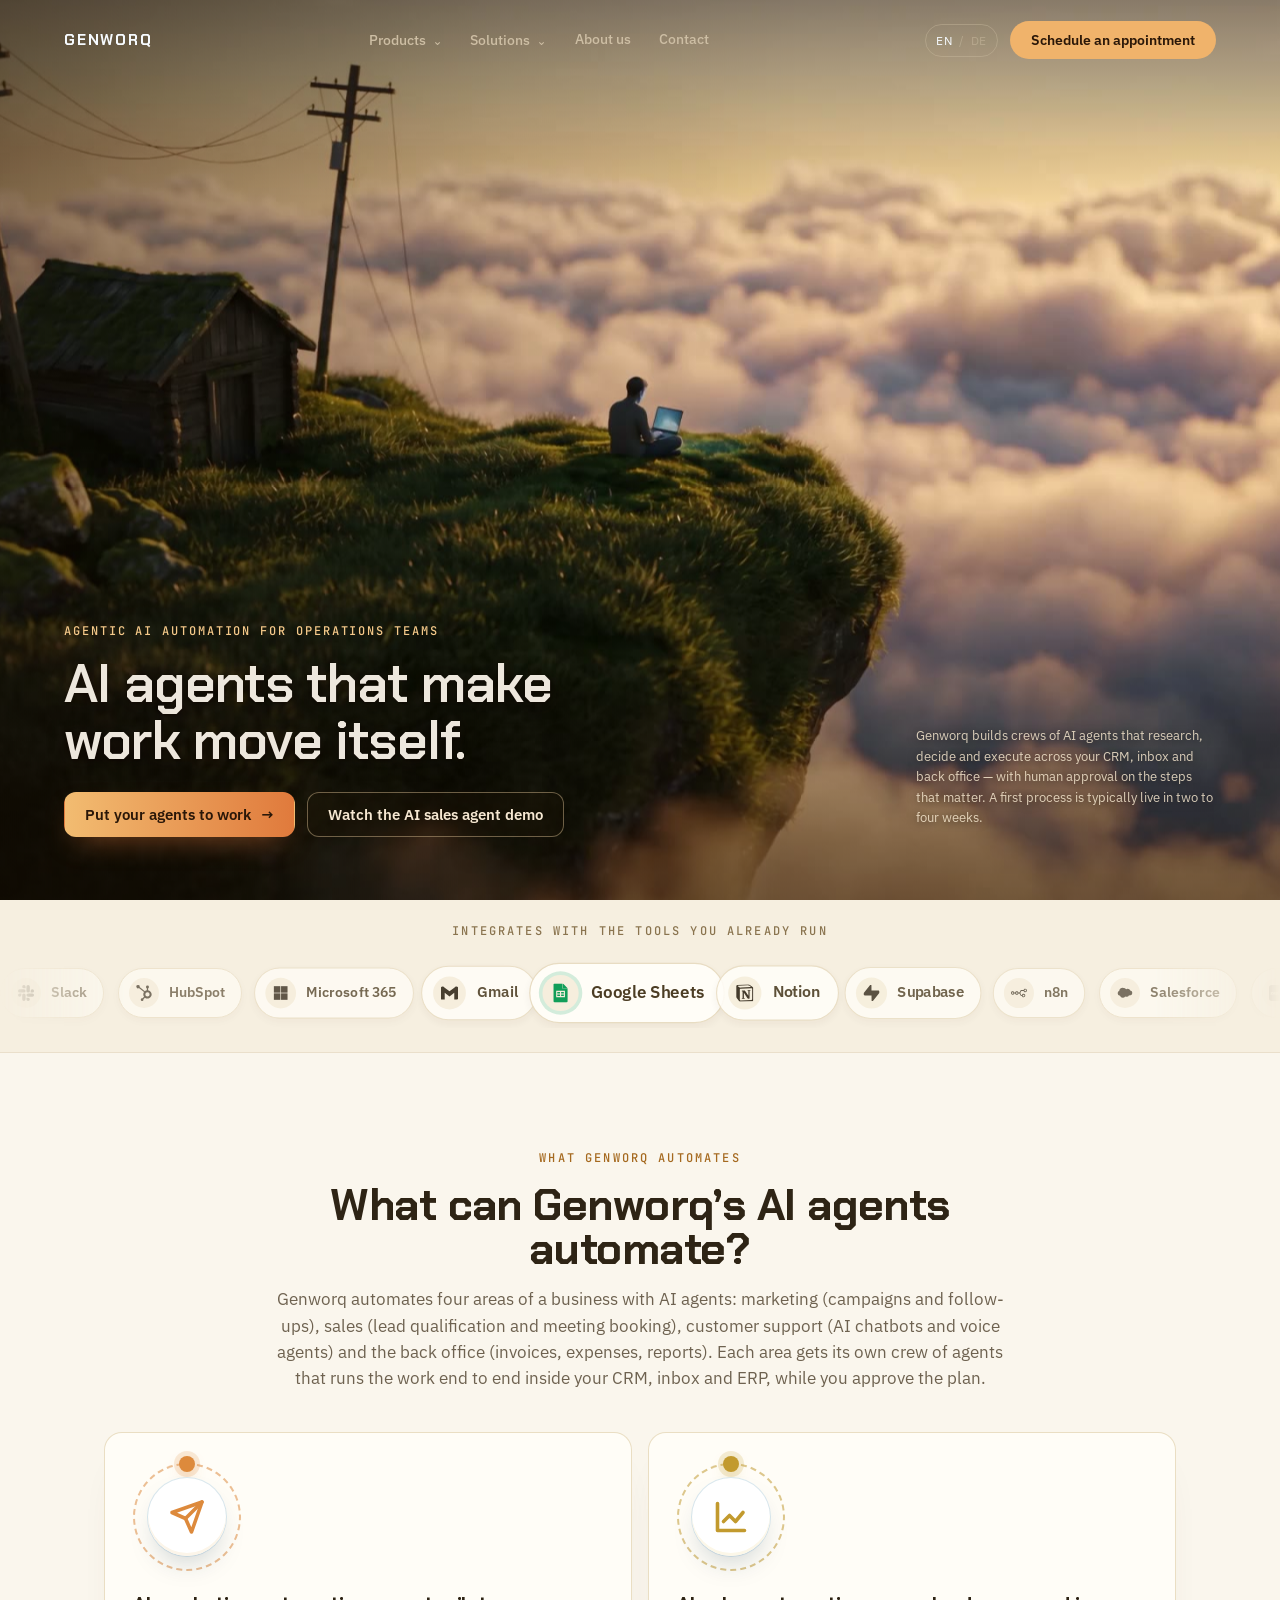
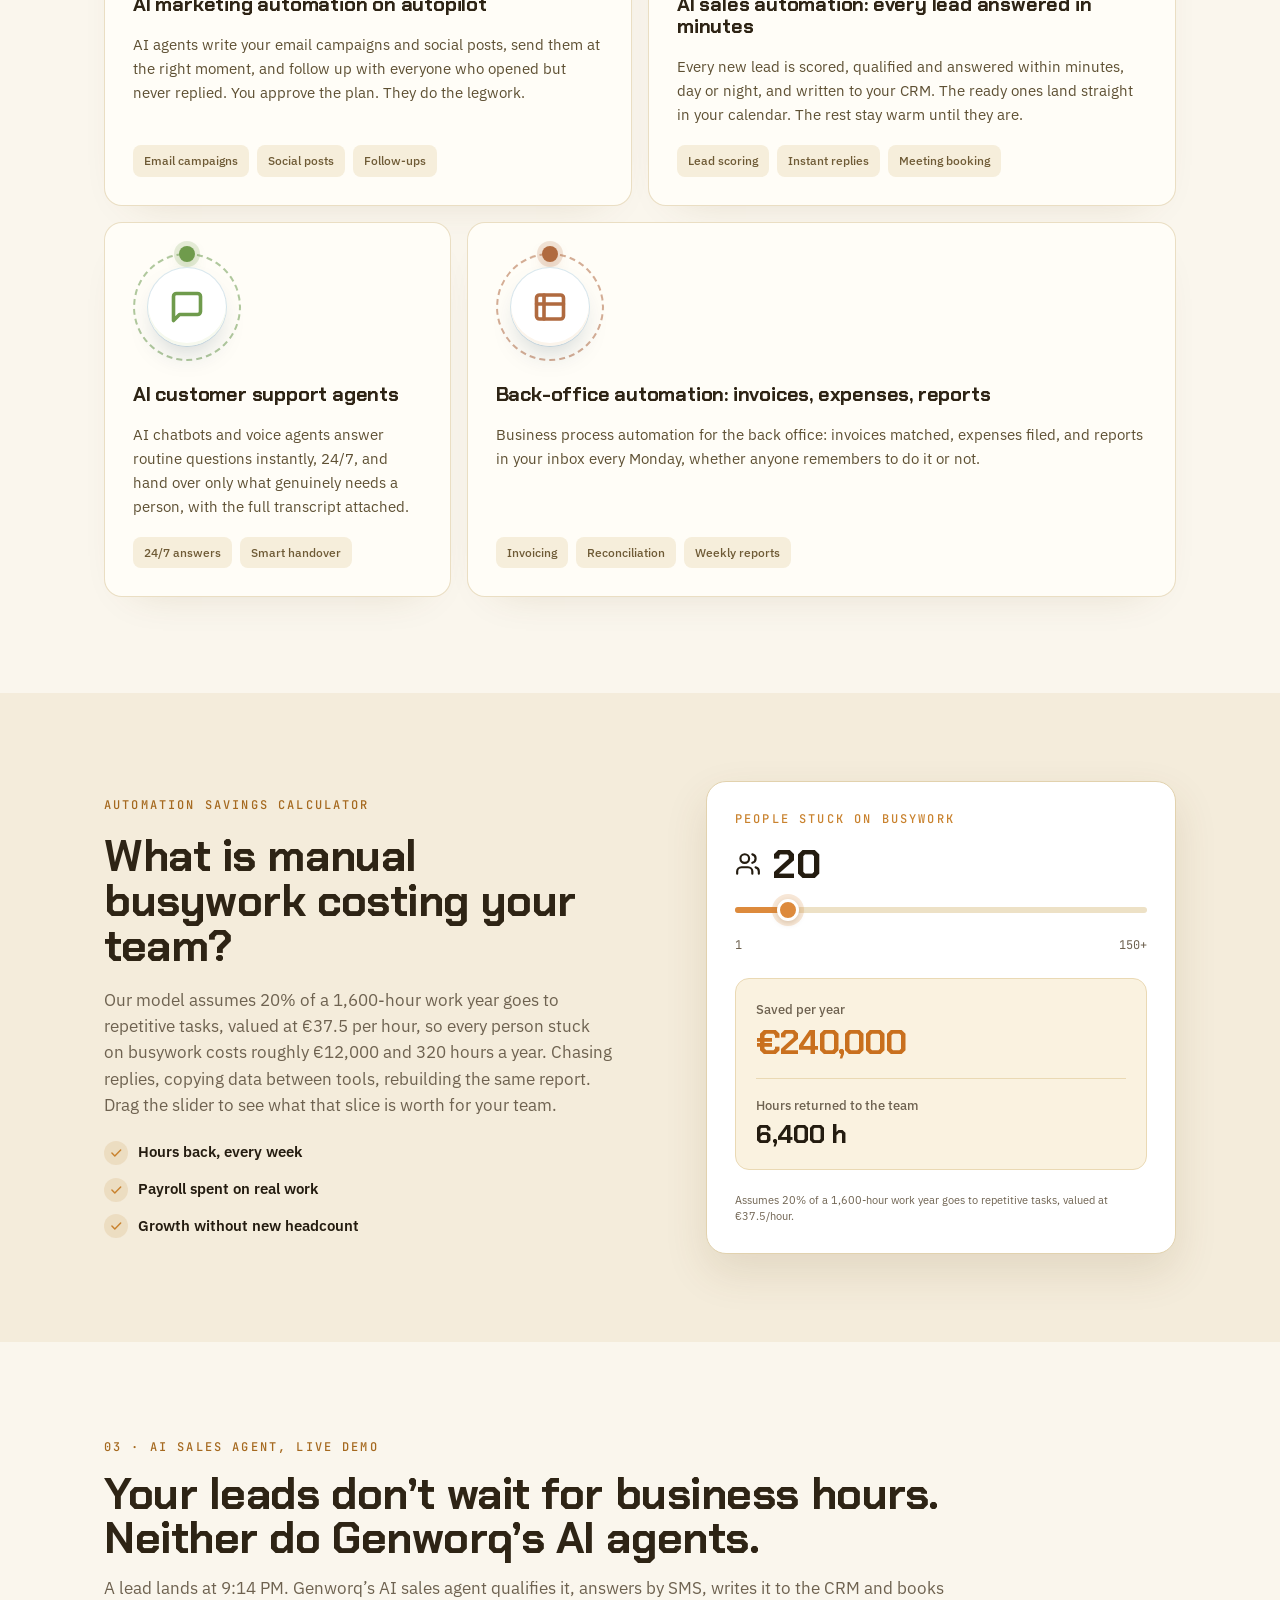
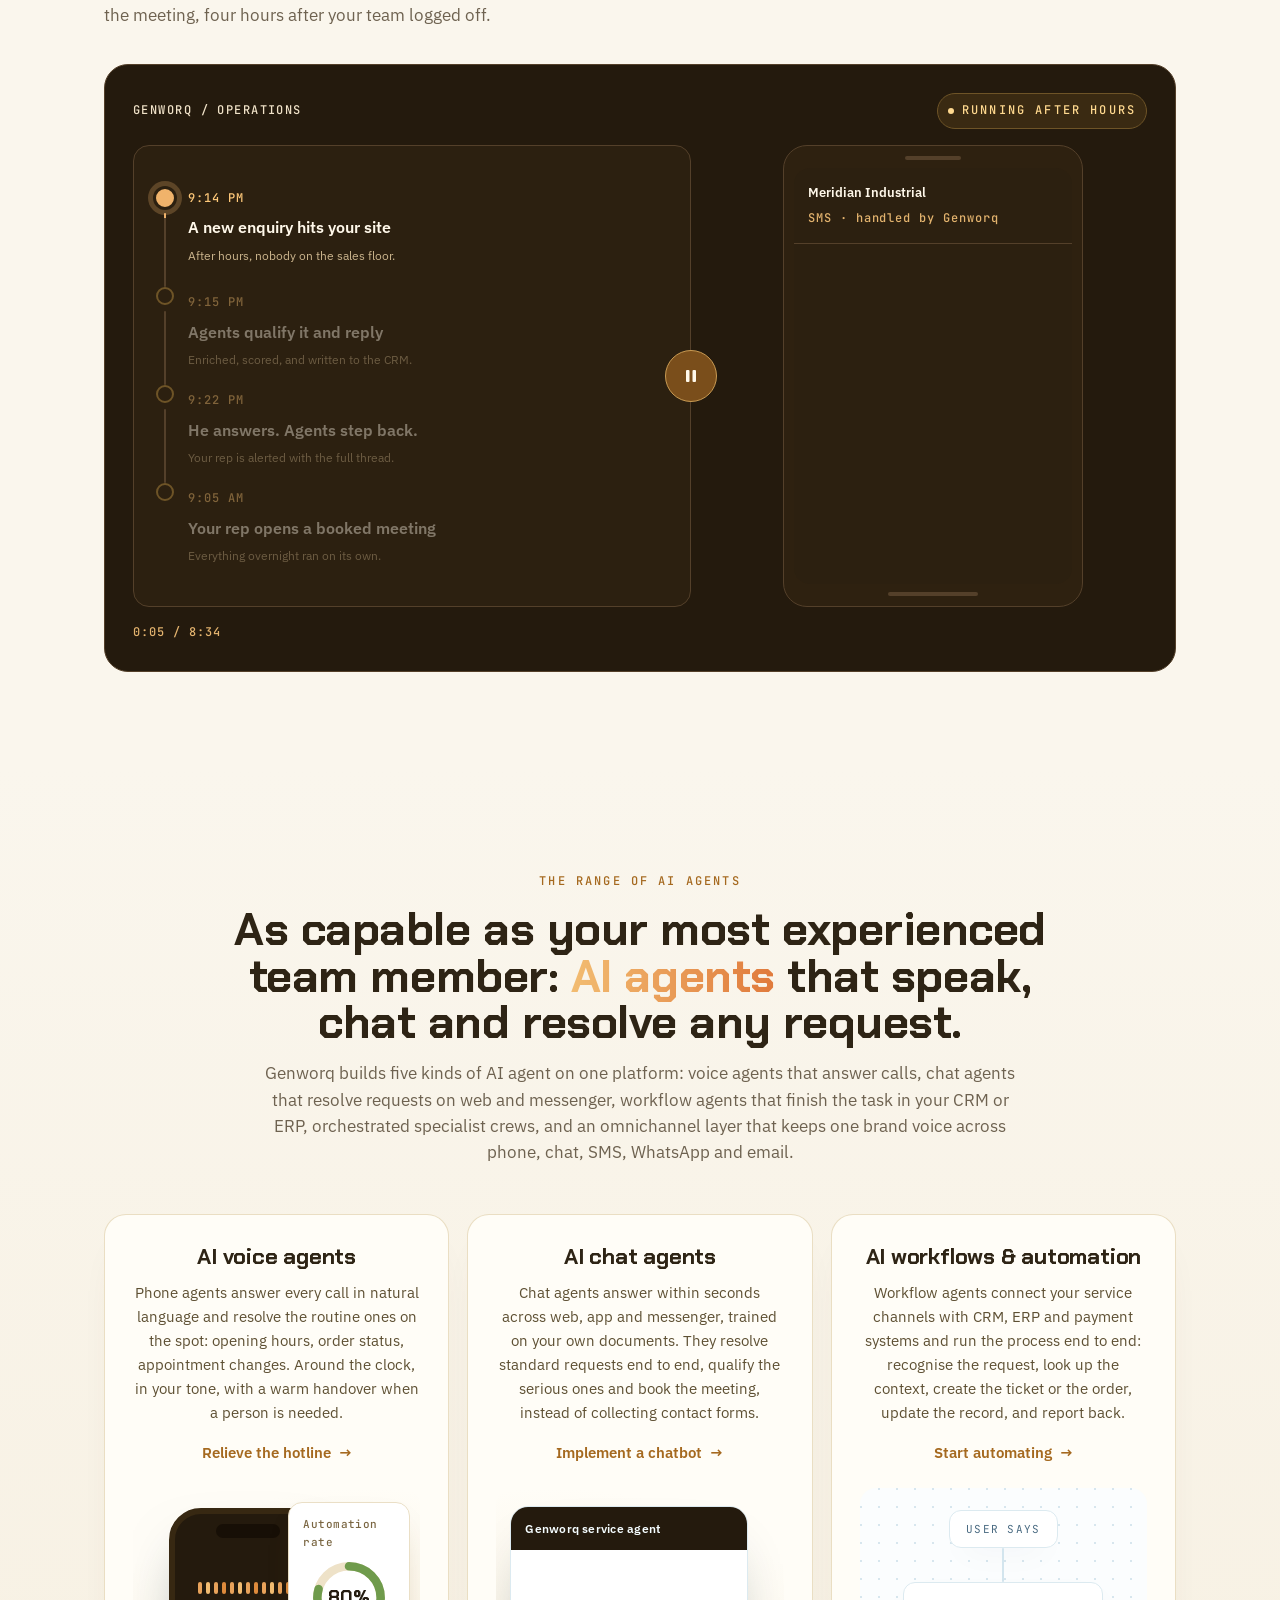
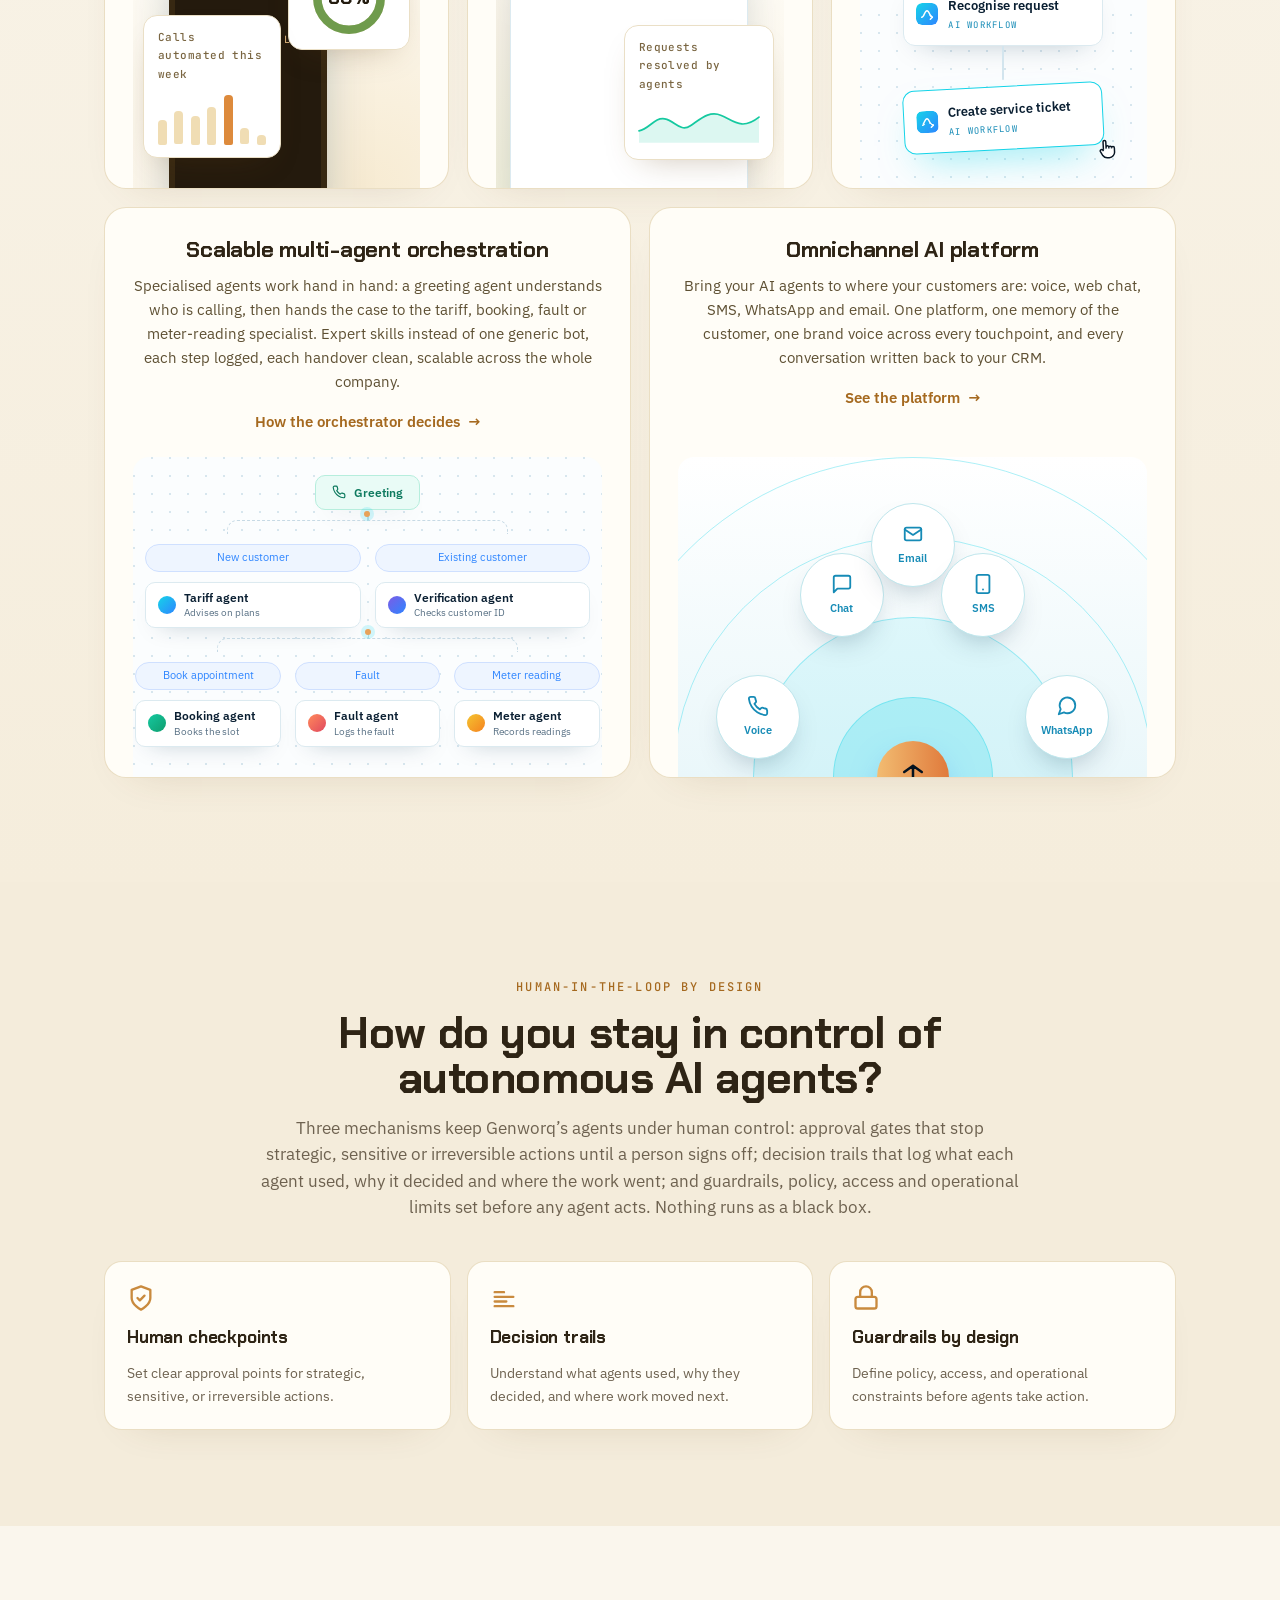
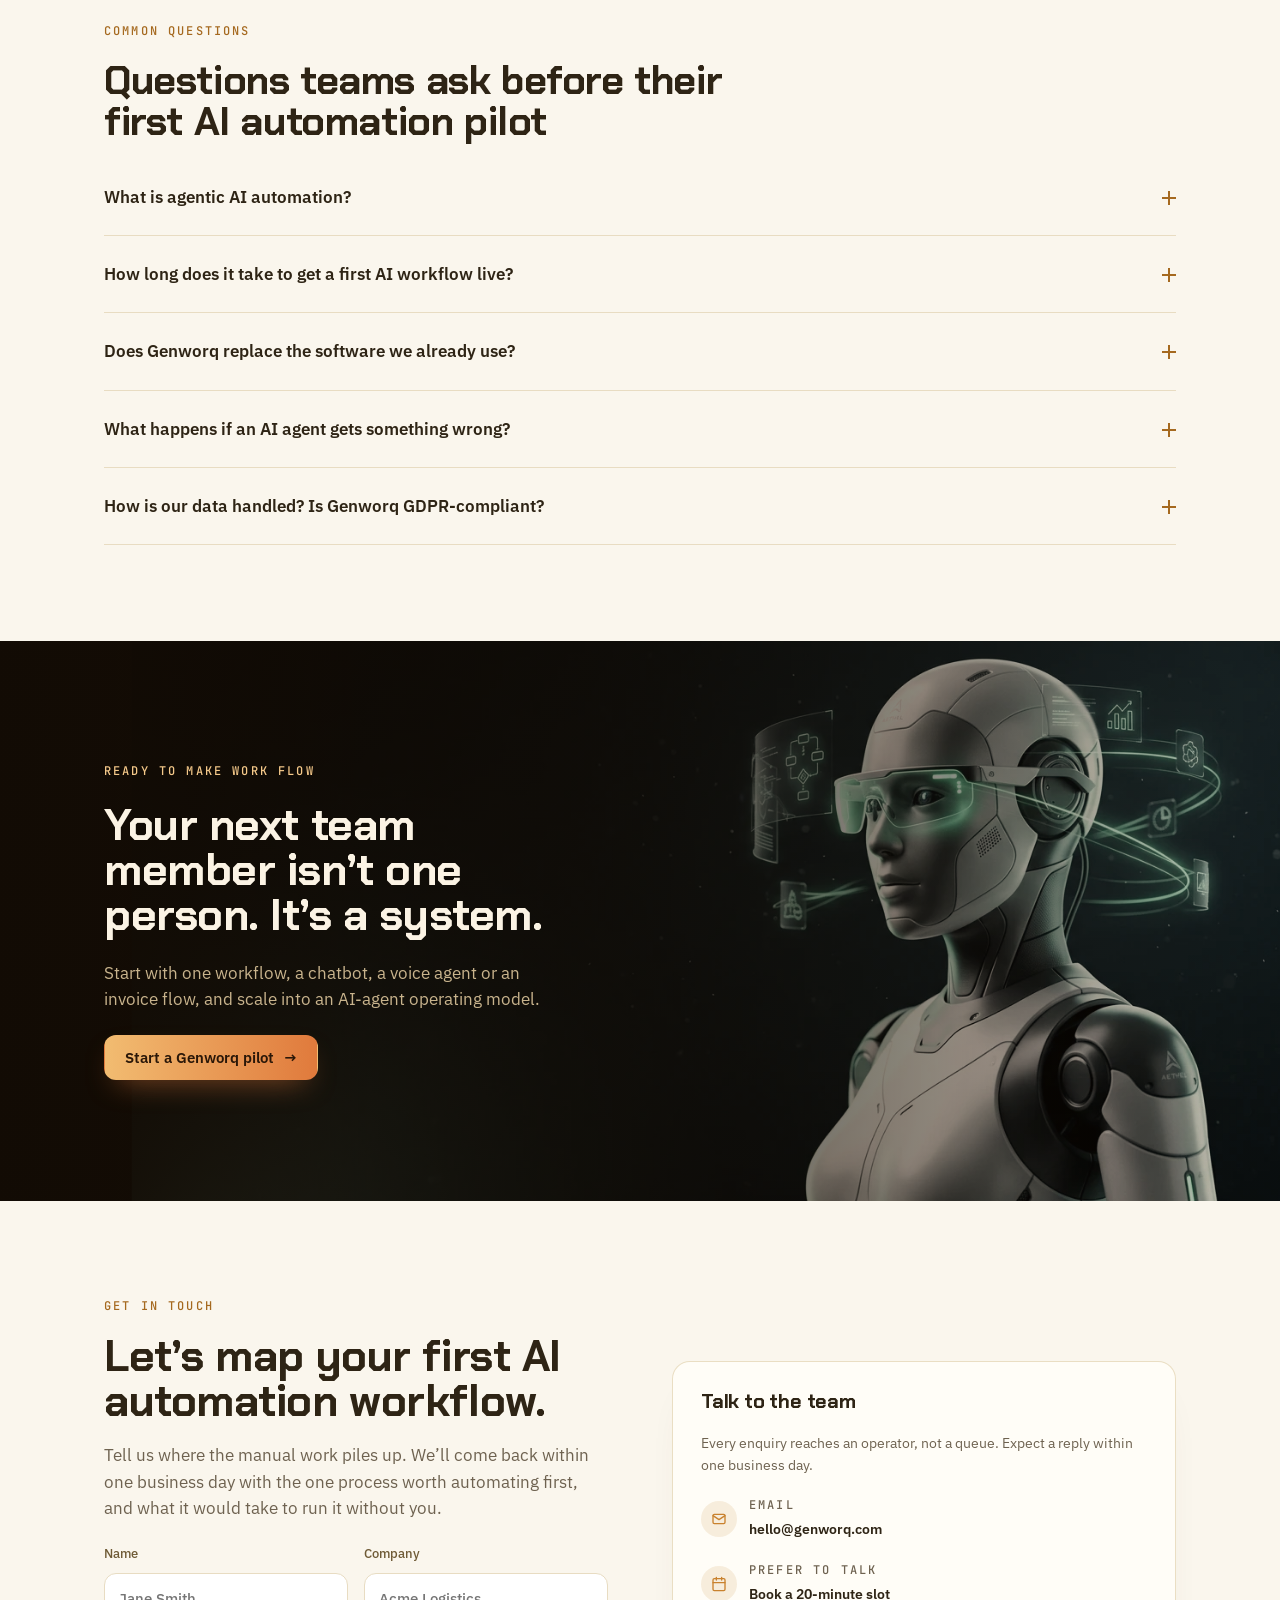
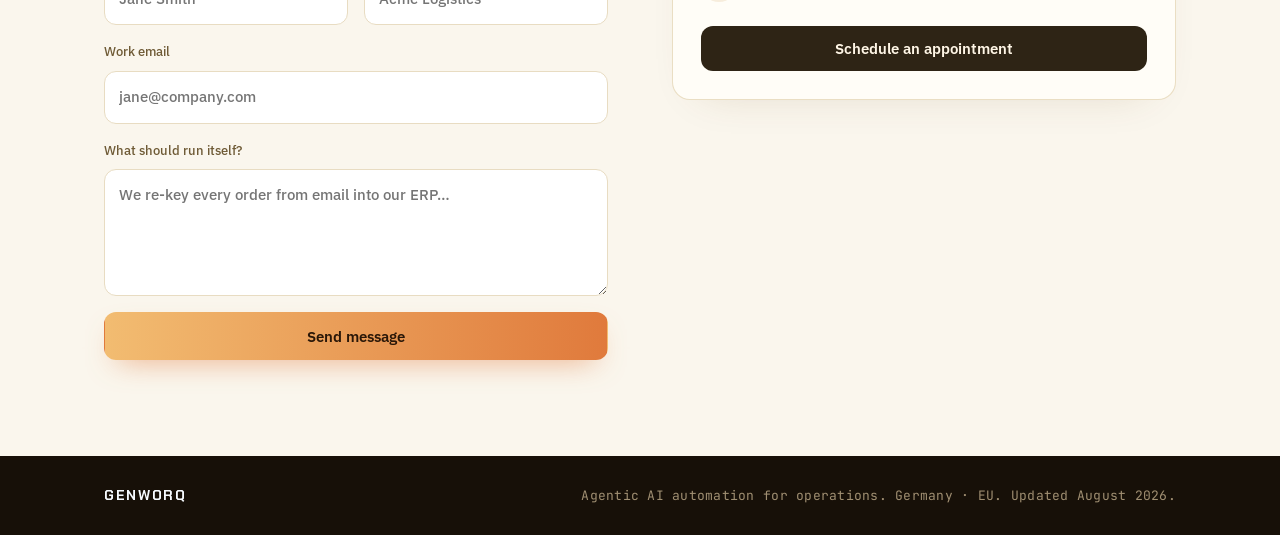
==== commit 69f8da5a: "Golden-dusk redesign: Higgsfield film-loop hero + site-wide warm theme Hero: real generated footage " ====
--- a/index.html
+++ b/index.html
@@ -15,23 +15,23 @@
 <meta property="og:description" content="Agentic AI for ambitious operations: a coordinated crew of AI agents that researches, decides and executes across your CRM, inbox and ops stack.">
 <meta property="og:type" content="website">
 <meta property="og:url" content="https://zabiagentshub.github.io/genworq-site/">
-<meta property="og:image" content="https://zabiagentshub.github.io/genworq-site/assets/hero-ending.jpg">
+<meta property="og:image" content="https://zabiagentshub.github.io/genworq-site/assets/hero-dusk-poster.jpg">
 <meta property="og:image:width" content="1920">
 <meta property="og:image:height" content="1080">
 <meta property="og:image:alt" content="Genworq: luminous strands converging, visualising AI agents coordinating work">
 <meta name="twitter:card" content="summary_large_image">
 <meta name="twitter:title" content="Genworq | AI Agents That Run Your Busywork, End to End">
 <meta name="twitter:description" content="Agentic AI for ambitious operations: a coordinated crew of AI agents that researches, decides and executes across your CRM, inbox and ops stack.">
-<meta name="twitter:image" content="https://zabiagentshub.github.io/genworq-site/assets/hero-ending.jpg">
+<meta name="twitter:image" content="https://zabiagentshub.github.io/genworq-site/assets/hero-dusk-poster.jpg">
 <link rel="icon" href="data:image/svg+xml,%3Csvg xmlns='http://www.w3.org/2000/svg' viewBox='0 0 32 32'%3E%3Crect width='32' height='32' rx='7' fill='%23071523'/%3E%3Cpath d='M16 5v22' stroke='%2315D4E8' stroke-width='2.4' stroke-linecap='round'/%3E%3Cpath d='M8 12h16M10 20h12' stroke='%232E85FF' stroke-width='1.6' stroke-linecap='round' opacity='.85'/%3E%3C/svg%3E">
 <link rel="preconnect" href="https://fonts.googleapis.com">
 <link rel="preconnect" href="https://fonts.gstatic.com" crossorigin>
 <link href="https://fonts.googleapis.com/css2?family=Chakra+Petch:wght@600;700&family=IBM+Plex+Sans:wght@400;500;600&family=JetBrains+Mono:wght@400;500&display=swap" rel="stylesheet">
-<link rel="stylesheet" href="assets/style.css?v=20260829a">
+<link rel="stylesheet" href="assets/style.css?v=20260829b">
 <noscript><style>.cta-band__img{background-image:url("assets/genworq-android.webp")}</style></noscript>
-<script type="application/ld+json">{"@context": "https://schema.org", "@graph": [{"@type": "Organization", "@id": "https://zabiagentshub.github.io/genworq-site/#org", "name": "Genworq", "url": "https://zabiagentshub.github.io/genworq-site/", "email": "hello@genworq.com", "logo": {"@type": "ImageObject", "url": "https://zabiagentshub.github.io/genworq-site/assets/og-logo.png", "width": 512, "height": 512}, "description": "Genworq builds agentic AI systems: coordinated crews of AI agents that research, decide and execute across a company’s CRM, inbox and operations stack, with human approval gates and a full decision trail.", "knowsAbout": ["AI agents", "agentic AI", "business process automation", "AI voice agents", "AI chatbots", "sales automation", "marketing automation", "AI orchestration", "human-in-the-loop automation"], "areaServed": ["DE", "AT", "CH", "EU"], "availableLanguage": ["en", "de"], "contactPoint": {"@type": "ContactPoint", "contactType": "sales", "email": "hello@genworq.com", "availableLanguage": ["en", "de"]}, "hasOfferCatalog": {"@type": "OfferCatalog", "name": "Genworq AI agent solutions", "itemListElement": [{"@type": "Offer", "itemOffered": {"@type": "Service", "name": "Business Process Automation (AI agents)", "url": "https://zabiagentshub.github.io/genworq-site/solutions/business-process-automation.html", "provider": {"@id": "https://zabiagentshub.github.io/genworq-site/#org"}}}, {"@type": "Offer", "itemOffered": {"@type": "Service", "name": "AI Voice Agents (AI agents)", "url": "https://zabiagentshub.github.io/genworq-site/solutions/ai-voice-agents.html", "provider": {"@id": "https://zabiagentshub.github.io/genworq-site/#org"}}}, {"@type": "Offer", "itemOffered": {"@type": "Service", "name": "AI Chatbots (AI agents)", "url": "https://zabiagentshub.github.io/genworq-site/solutions/ai-chatbots.html", "provider": {"@id": "https://zabiagentshub.github.io/genworq-site/#org"}}}, {"@type": "Offer", "itemOffered": {"@type": "Service", "name": "Sales Automation (AI agents)", "url": "https://zabiagentshub.github.io/genworq-site/solutions/sales-automation.html", "provider": {"@id": "https://zabiagentshub.github.io/genworq-site/#org"}}}, {"@type": "Offer", "itemOffered": {"@type": "Service", "name": "Marketing Automation (AI agents)", "url": "https://zabiagentshub.github.io/genworq-site/solutions/marketing-automation.html", "provider": {"@id": "https://zabiagentshub.github.io/genworq-site/#org"}}}]}}, {"@type": "WebSite", "@id": "https://zabiagentshub.github.io/genworq-site/#website", "url": "https://zabiagentshub.github.io/genworq-site/", "name": "Genworq", "publisher": {"@id": "https://zabiagentshub.github.io/genworq-site/#org"}, "inLanguage": ["en", "de"]}, {"@type": "WebPage", "@id": "https://zabiagentshub.github.io/genworq-site/#webpage", "url": "https://zabiagentshub.github.io/genworq-site/", "name": "Genworq | AI Agents That Run Your Busywork, End to End", "description": "Genworq builds agentic AI for operations: a crew of AI agents that researches, decides and executes across your CRM, inbox and back office, with human approval.", "isPartOf": {"@id": "https://zabiagentshub.github.io/genworq-site/#website"}, "about": {"@id": "https://zabiagentshub.github.io/genworq-site/#org"}, "inLanguage": "en", "primaryImageOfPage": {"@type": "ImageObject", "url": "https://zabiagentshub.github.io/genworq-site/assets/hero-ending.jpg", "width": 1920, "height": 1080}, "dateModified": "2026-08-19"}, {"@type": "FAQPage", "mainEntity": [{"@type": "Question", "name": "What is agentic AI automation?", "acceptedAnswer": {"@type": "Answer", "text": "Agentic AI automation means AI agents that do not just answer questions but carry out work: they read a task, gather context from your systems, decide the next step and execute it, for example qualifying a lead, matching an invoice or booking a meeting, while a person approves the steps that matter."}}, {"@type": "Question", "name": "How long does it take to get a first AI workflow live?", "acceptedAnswer": {"@type": "Answer", "text": "Most first processes go live in two to four weeks. We start with a single workflow rather than your whole operation, so you see it working before you commit further, and scale from there."}}, {"@type": "Question", "name": "Does Genworq replace the software we already use?", "acceptedAnswer": {"@type": "Answer", "text": "No. Genworq builds on top of your existing CRM, inbox, accounting package and spreadsheets, for example HubSpot, Microsoft 365, Slack, Supabase and n8n. Nothing gets thrown out and nobody has to learn a new system."}}, {"@type": "Question", "name": "What happens if an AI agent gets something wrong?", "acceptedAnswer": {"@type": "Answer", "text": "Every action is logged and reversible. Anything the system is not confident about is held for a person instead of guessed at, and you decide which steps always need a human sign-off before they run."}}, {"@type": "Question", "name": "How is our data handled? Is Genworq GDPR-compliant?", "acceptedAnswer": {"@type": "Answer", "text": "Your data stays in your systems and stays yours. Genworq is GDPR-compliant by design: processing on EU (Frankfurt-hosted) infrastructure, explicit consent and retention rules, role-based access, and a full audit trail of every action taken."}}]}]}</script>
+<script type="application/ld+json">{"@context": "https://schema.org", "@graph": [{"@type": "Organization", "@id": "https://zabiagentshub.github.io/genworq-site/#org", "name": "Genworq", "url": "https://zabiagentshub.github.io/genworq-site/", "email": "hello@genworq.com", "logo": {"@type": "ImageObject", "url": "https://zabiagentshub.github.io/genworq-site/assets/og-logo.png", "width": 512, "height": 512}, "description": "Genworq builds agentic AI systems: coordinated crews of AI agents that research, decide and execute across a company’s CRM, inbox and operations stack, with human approval gates and a full decision trail.", "knowsAbout": ["AI agents", "agentic AI", "business process automation", "AI voice agents", "AI chatbots", "sales automation", "marketing automation", "AI orchestration", "human-in-the-loop automation"], "areaServed": ["DE", "AT", "CH", "EU"], "availableLanguage": ["en", "de"], "contactPoint": {"@type": "ContactPoint", "contactType": "sales", "email": "hello@genworq.com", "availableLanguage": ["en", "de"]}, "hasOfferCatalog": {"@type": "OfferCatalog", "name": "Genworq AI agent solutions", "itemListElement": [{"@type": "Offer", "itemOffered": {"@type": "Service", "name": "Business Process Automation (AI agents)", "url": "https://zabiagentshub.github.io/genworq-site/solutions/business-process-automation.html", "provider": {"@id": "https://zabiagentshub.github.io/genworq-site/#org"}}}, {"@type": "Offer", "itemOffered": {"@type": "Service", "name": "AI Voice Agents (AI agents)", "url": "https://zabiagentshub.github.io/genworq-site/solutions/ai-voice-agents.html", "provider": {"@id": "https://zabiagentshub.github.io/genworq-site/#org"}}}, {"@type": "Offer", "itemOffered": {"@type": "Service", "name": "AI Chatbots (AI agents)", "url": "https://zabiagentshub.github.io/genworq-site/solutions/ai-chatbots.html", "provider": {"@id": "https://zabiagentshub.github.io/genworq-site/#org"}}}, {"@type": "Offer", "itemOffered": {"@type": "Service", "name": "Sales Automation (AI agents)", "url": "https://zabiagentshub.github.io/genworq-site/solutions/sales-automation.html", "provider": {"@id": "https://zabiagentshub.github.io/genworq-site/#org"}}}, {"@type": "Offer", "itemOffered": {"@type": "Service", "name": "Marketing Automation (AI agents)", "url": "https://zabiagentshub.github.io/genworq-site/solutions/marketing-automation.html", "provider": {"@id": "https://zabiagentshub.github.io/genworq-site/#org"}}}]}}, {"@type": "WebSite", "@id": "https://zabiagentshub.github.io/genworq-site/#website", "url": "https://zabiagentshub.github.io/genworq-site/", "name": "Genworq", "publisher": {"@id": "https://zabiagentshub.github.io/genworq-site/#org"}, "inLanguage": ["en", "de"]}, {"@type": "WebPage", "@id": "https://zabiagentshub.github.io/genworq-site/#webpage", "url": "https://zabiagentshub.github.io/genworq-site/", "name": "Genworq | AI Agents That Run Your Busywork, End to End", "description": "Genworq builds agentic AI for operations: a crew of AI agents that researches, decides and executes across your CRM, inbox and back office, with human approval.", "isPartOf": {"@id": "https://zabiagentshub.github.io/genworq-site/#website"}, "about": {"@id": "https://zabiagentshub.github.io/genworq-site/#org"}, "inLanguage": "en", "primaryImageOfPage": {"@type": "ImageObject", "url": "https://zabiagentshub.github.io/genworq-site/assets/hero-dusk-poster.jpg", "width": 1920, "height": 1080}, "dateModified": "2026-08-29"}, {"@type": "FAQPage", "mainEntity": [{"@type": "Question", "name": "What is agentic AI automation?", "acceptedAnswer": {"@type": "Answer", "text": "Agentic AI automation means AI agents that do not just answer questions but carry out work: they read a task, gather context from your systems, decide the next step and execute it, for example qualifying a lead, matching an invoice or booking a meeting, while a person approves the steps that matter."}}, {"@type": "Question", "name": "How long does it take to get a first AI workflow live?", "acceptedAnswer": {"@type": "Answer", "text": "Most first processes go live in two to four weeks. We start with a single workflow rather than your whole operation, so you see it working before you commit further, and scale from there."}}, {"@type": "Question", "name": "Does Genworq replace the software we already use?", "acceptedAnswer": {"@type": "Answer", "text": "No. Genworq builds on top of your existing CRM, inbox, accounting package and spreadsheets, for example HubSpot, Microsoft 365, Slack, Supabase and n8n. Nothing gets thrown out and nobody has to learn a new system."}}, {"@type": "Question", "name": "What happens if an AI agent gets something wrong?", "acceptedAnswer": {"@type": "Answer", "text": "Every action is logged and reversible. Anything the system is not confident about is held for a person instead of guessed at, and you decide which steps always need a human sign-off before they run."}}, {"@type": "Question", "name": "How is our data handled? Is Genworq GDPR-compliant?", "acceptedAnswer": {"@type": "Answer", "text": "Your data stays in your systems and stays yours. Genworq is GDPR-compliant by design: processing on EU (Frankfurt-hosted) infrastructure, explicit consent and retention rules, role-based access, and a full audit trail of every action taken."}}]}]}</script>
 </head>
-<body>
+<body class="dusk">
 <a class="skip" href="#main"><span class="en">Skip to content</span><span class="de">Zum Inhalt springen</span></a>
 
 <header class="nav" id="nav">
@@ -54,127 +54,13 @@
 <main id="main" tabindex="-1">
 <span id="top"></span>
 
-<!-- ============ HERO (ambient scene: headland above the clouds) ============ -->
+<!-- ============ HERO (golden-hour film loop: headland above the clouds) ============ -->
 <section class="hero-scene" id="hero" aria-label="Intro">
-  <svg class="hs-art" viewBox="0 0 1920 1080" preserveAspectRatio="xMidYMid slice" aria-hidden="true" focusable="false">
-    <defs>
-      <linearGradient id="hsSky" x1="0" y1="0" x2="0" y2="1">
-        <stop offset="0" stop-color="#030C18"/><stop offset=".42" stop-color="#082036"/><stop offset=".72" stop-color="#0E3A52"/><stop offset="1" stop-color="#155672"/>
-      </linearGradient>
-      <radialGradient id="hsWarm" cx=".5" cy=".5" r=".5">
-        <stop offset="0" stop-color="#FFB36B" stop-opacity=".5"/><stop offset=".55" stop-color="#E88B4E" stop-opacity=".18"/><stop offset="1" stop-color="#E88B4E" stop-opacity="0"/>
-      </radialGradient>
-      <radialGradient id="hsAqua" cx=".5" cy=".5" r=".5">
-        <stop offset="0" stop-color="#15D4E8" stop-opacity=".26"/><stop offset="1" stop-color="#15D4E8" stop-opacity="0"/>
-      </radialGradient>
-      <linearGradient id="hsCloudFar" x1="0" y1="0" x2="0" y2="1">
-        <stop offset="0" stop-color="#7FB4CE"/><stop offset="1" stop-color="#1C3D54"/>
-      </linearGradient>
-      <linearGradient id="hsCloudWarm" x1="0" y1="0" x2="0" y2="1">
-        <stop offset="0" stop-color="#F2B57E"/><stop offset=".45" stop-color="#9E7E92"/><stop offset="1" stop-color="#22405A"/>
-      </linearGradient>
-      <linearGradient id="hsCloudNear" x1="0" y1="0" x2="0" y2="1">
-        <stop offset="0" stop-color="#2C5470"/><stop offset="1" stop-color="#081522"/>
-      </linearGradient>
-      <linearGradient id="hsGrass" x1="0" y1="0" x2="0" y2="1">
-        <stop offset="0" stop-color="#2F7A4B"/><stop offset=".35" stop-color="#1B5236"/><stop offset="1" stop-color="#0A2231"/>
-      </linearGradient>
-      <radialGradient id="hsScreen" cx=".5" cy=".5" r=".5">
-        <stop offset="0" stop-color="#C8F1FF" stop-opacity=".85"/><stop offset=".5" stop-color="#6FD8F0" stop-opacity=".3"/><stop offset="1" stop-color="#6FD8F0" stop-opacity="0"/>
-      </radialGradient>
-      <radialGradient id="hsVig" cx=".5" cy=".46" r=".72">
-        <stop offset=".62" stop-color="#000" stop-opacity="0"/><stop offset="1" stop-color="#02070E" stop-opacity=".55"/>
-      </radialGradient>
-      <filter id="hsB18" x="-40%" y="-40%" width="180%" height="180%"><feGaussianBlur stdDeviation="18"/></filter>
-      <filter id="hsB10" x="-40%" y="-40%" width="180%" height="180%"><feGaussianBlur stdDeviation="10"/></filter>
-      <filter id="hsB5" x="-40%" y="-40%" width="180%" height="180%"><feGaussianBlur stdDeviation="5"/></filter>
-      <filter id="hsGrain"><feTurbulence type="fractalNoise" baseFrequency=".9" numOctaves="2" stitchTiles="stitch"/><feColorMatrix type="matrix" values="0 0 0 0 1 0 0 0 0 1 0 0 0 0 1 0 0 0 .06 0"/></filter>
-    </defs>
-
-    <g class="hs-cam">
-      <rect x="-160" y="-90" width="2240" height="1260" fill="url(#hsSky)"/>
-
-      <g class="hs-stars">
-        <circle cx="180" cy="120" r="1.6" fill="#CFEAF5"/><circle cx="420" cy="70" r="1.2" fill="#CFEAF5" style="animation-delay:-1.4s"/><circle cx="640" cy="170" r="1.5" fill="#BFE2F0" style="animation-delay:-2.6s"/><circle cx="900" cy="90" r="1.2" fill="#CFEAF5" style="animation-delay:-.8s"/><circle cx="1120" cy="150" r="1.7" fill="#DFF2FA" style="animation-delay:-3.4s"/><circle cx="1360" cy="80" r="1.2" fill="#CFEAF5" style="animation-delay:-2s"/><circle cx="1560" cy="180" r="1.5" fill="#BFE2F0" style="animation-delay:-1s"/><circle cx="1760" cy="110" r="1.3" fill="#CFEAF5" style="animation-delay:-4.2s"/><circle cx="300" cy="260" r="1.2" fill="#9FC8DB" style="animation-delay:-3s"/><circle cx="780" cy="280" r="1.2" fill="#9FC8DB" style="animation-delay:-1.8s"/><circle cx="1250" cy="300" r="1.3" fill="#AFD4E4" style="animation-delay:-.4s"/><circle cx="1660" cy="290" r="1.2" fill="#9FC8DB" style="animation-delay:-2.8s"/><circle cx="80" cy="200" r="1.2" fill="#9FC8DB" style="animation-delay:-3.8s"/><circle cx="1010" cy="230" r="1.1" fill="#9FC8DB" style="animation-delay:-1.2s"/>
-      </g>
-
-      <ellipse class="hs-warm" cx="1430" cy="660" rx="620" ry="380" fill="url(#hsWarm)"/>
-      <ellipse cx="380" cy="740" rx="520" ry="300" fill="url(#hsAqua)"/>
-
-      <!-- far cloud sea -->
-      <g class="hs-drift hs-far">
-        <g>
-          <g filter="url(#hsB18)" opacity=".8">
-            <ellipse cx="240" cy="800" rx="330" ry="62" fill="url(#hsCloudFar)"/><ellipse cx="700" cy="770" rx="290" ry="52" fill="url(#hsCloudWarm)"/><ellipse cx="1150" cy="790" rx="360" ry="60" fill="url(#hsCloudFar)"/><ellipse cx="1580" cy="750" rx="310" ry="58" fill="url(#hsCloudWarm)"/><ellipse cx="1880" cy="800" rx="240" ry="50" fill="url(#hsCloudFar)"/>
-          </g>
-          <g filter="url(#hsB18)" opacity=".8" transform="translate(1920 0)">
-            <ellipse cx="240" cy="800" rx="330" ry="62" fill="url(#hsCloudFar)"/><ellipse cx="700" cy="770" rx="290" ry="52" fill="url(#hsCloudWarm)"/><ellipse cx="1150" cy="790" rx="360" ry="60" fill="url(#hsCloudFar)"/><ellipse cx="1580" cy="750" rx="310" ry="58" fill="url(#hsCloudWarm)"/><ellipse cx="1880" cy="800" rx="240" ry="50" fill="url(#hsCloudFar)"/>
-          </g>
-        </g>
-      </g>
-
-      <!-- mid clouds: warm-lit billows -->
-      <g class="hs-drift hs-mid">
-        <g>
-          <g filter="url(#hsB10)">
-            <ellipse cx="150" cy="905" rx="300" ry="88" fill="url(#hsCloudWarm)"/><ellipse cx="360" cy="860" rx="180" ry="64" fill="url(#hsCloudFar)" opacity=".9"/><ellipse cx="620" cy="920" rx="290" ry="92" fill="url(#hsCloudWarm)"/><ellipse cx="850" cy="870" rx="170" ry="58" fill="url(#hsCloudFar)" opacity=".85"/><ellipse cx="1090" cy="915" rx="300" ry="90" fill="url(#hsCloudWarm)"/><ellipse cx="1340" cy="855" rx="190" ry="66" fill="url(#hsCloudWarm)"/><ellipse cx="1600" cy="910" rx="300" ry="95" fill="url(#hsCloudWarm)"/><ellipse cx="1850" cy="870" rx="200" ry="66" fill="url(#hsCloudFar)" opacity=".9"/>
-          </g>
-          <g filter="url(#hsB10)" transform="translate(1920 0)">
-            <ellipse cx="150" cy="905" rx="300" ry="88" fill="url(#hsCloudWarm)"/><ellipse cx="360" cy="860" rx="180" ry="64" fill="url(#hsCloudFar)" opacity=".9"/><ellipse cx="620" cy="920" rx="290" ry="92" fill="url(#hsCloudWarm)"/><ellipse cx="850" cy="870" rx="170" ry="58" fill="url(#hsCloudFar)" opacity=".85"/><ellipse cx="1090" cy="915" rx="300" ry="90" fill="url(#hsCloudWarm)"/><ellipse cx="1340" cy="855" rx="190" ry="66" fill="url(#hsCloudWarm)"/><ellipse cx="1600" cy="910" rx="300" ry="95" fill="url(#hsCloudWarm)"/><ellipse cx="1850" cy="870" rx="200" ry="66" fill="url(#hsCloudFar)" opacity=".9"/>
-          </g>
-        </g>
-      </g>
-
-      <!-- headland -->
-      <g class="hs-isle">
-        <path d="M430 1080 L470 840 Q500 720 560 700 L700 676 Q960 640 1180 668 L1330 690 Q1420 706 1450 800 L1500 1080 Z" fill="url(#hsGrass)"/>
-        <path d="M560 700 Q760 656 1000 654 Q1180 656 1330 690" fill="none" stroke="#63B87A" stroke-width="5" stroke-linecap="round" opacity=".55" filter="url(#hsB5)"/>
-        <path d="M1180 668 Q1300 680 1330 690 Q1420 706 1450 800" fill="none" stroke="#F0A868" stroke-width="6" stroke-linecap="round" opacity=".5" filter="url(#hsB5)"/>
-        <!-- rocks -->
-        <g fill="#0A1A26">
-          <path d="M600 700 q10 -22 34 -20 q26 2 30 22 q-32 8 -64 -2 Z"/>
-          <path d="M1218 682 q8 -16 26 -15 q20 1 24 16 q-24 7 -50 -1 Z"/>
-        </g>
-        <path d="M612 682 q14 -8 34 -4 M1226 670 q10 -5 26 -2" stroke="#E8A468" stroke-width="2" fill="none" stroke-linecap="round" opacity=".45"/>
-        <!-- utility poles + wires -->
-        <g stroke="#050E18" stroke-linecap="round" fill="none">
-          <path d="M690 664 L678 380" stroke-width="9"/><path d="M640 402 L716 396" stroke-width="6"/><path d="M648 428 L710 424" stroke-width="5"/>
-          <path d="M960 650 L950 330" stroke-width="9"/><path d="M908 354 L992 348" stroke-width="6"/><path d="M916 382 L986 378" stroke-width="5"/>
-        </g>
-        <g stroke="#0A1B2A" stroke-width="2.4" fill="none" opacity=".9">
-          <path d="M642 404 Q790 470 910 356"/><path d="M712 398 Q820 452 988 350"/><path d="M-40 470 Q300 540 642 404"/><path d="M-40 500 Q320 570 650 430"/>
-        </g>
-        <!-- figure with laptop -->
-        <g class="hs-person">
-          <ellipse class="hs-screenglow" cx="1102" cy="640" rx="120" ry="64" fill="url(#hsScreen)"/>
-          <ellipse cx="1058" cy="662" rx="66" ry="12" fill="#04101B" opacity=".65"/>
-          <path d="M1022 660 q-6 -44 22 -56 q30 -12 44 16 q10 22 6 40 q-36 10 -72 0 Z" fill="#0A1826"/>
-          <circle cx="1052" cy="592" r="14" fill="#0A1826"/>
-          <path d="M1046 580 a14 14 0 0 1 12 -1" stroke="#8FD8E8" stroke-width="2.4" fill="none" stroke-linecap="round" opacity=".85"/>
-          <path d="M1030 614 q-3 18 0 36" stroke="#7BC8DC" stroke-width="2" fill="none" stroke-linecap="round" opacity=".45"/>
-          <path d="M1087 608 q5 20 2 40" stroke="#E8A468" stroke-width="1.8" fill="none" stroke-linecap="round" opacity=".35"/>
-          <path d="M1096 660 l30 -4 2 -26 -30 3 Z" fill="#0D2233"/>
-          <path d="M1098 634 l28 -3" stroke="#BFF0FF" stroke-width="2.6" stroke-linecap="round" opacity=".95"/>
-          <path d="M1096 660 l34 6 26 -8 -30 -4 Z" fill="#0A1B2A"/>
-        </g>
-      </g>
-
-      <!-- near clouds: dark foreground wisps -->
-      <g class="hs-drift hs-near">
-        <g>
-          <g filter="url(#hsB18)">
-            <ellipse cx="200" cy="1060" rx="420" ry="110" fill="url(#hsCloudNear)"/><ellipse cx="760" cy="1090" rx="380" ry="100" fill="url(#hsCloudNear)"/><ellipse cx="1320" cy="1055" rx="430" ry="115" fill="url(#hsCloudNear)"/><ellipse cx="1800" cy="1090" rx="330" ry="95" fill="url(#hsCloudNear)"/>
-          </g>
-          <g filter="url(#hsB18)" transform="translate(1920 0)">
-            <ellipse cx="200" cy="1060" rx="420" ry="110" fill="url(#hsCloudNear)"/><ellipse cx="760" cy="1090" rx="380" ry="100" fill="url(#hsCloudNear)"/><ellipse cx="1320" cy="1055" rx="430" ry="115" fill="url(#hsCloudNear)"/><ellipse cx="1800" cy="1090" rx="330" ry="95" fill="url(#hsCloudNear)"/>
-          </g>
-        </g>
-      </g>
-
-      <rect x="-160" y="-90" width="2240" height="1260" fill="url(#hsVig)"/>
-      <rect class="hs-grain" x="-160" y="-90" width="2240" height="1260" filter="url(#hsGrain)"/>
-    </g>
-  </svg>
+  <div class="hs-art" aria-hidden="true">
+    <img class="hs-poster hs-kb" src="assets/hero-dusk-poster.jpg" srcset="assets/hero-dusk-poster-m.jpg 960w, assets/hero-dusk-poster.jpg 1920w" sizes="100vw" width="1920" height="1080" alt="" fetchpriority="high" decoding="async">
+    <video class="hs-video hs-kb" muted loop playsinline preload="none" width="1920" height="1080" tabindex="-1"></video>
+    <div class="hs-scrim"></div>
+  </div>
 
   <div class="hs-copy">
     <p class="hs-eyebrow"><span class="en">Agentic AI automation for operations teams</span><span class="de">Agentische KI-Automatisierung für Operations-Teams</span></p>
@@ -207,25 +93,25 @@
       <p class="lead"><span class="en">Genworq automates four areas of a business with AI agents: marketing (campaigns and follow-ups), sales (lead qualification and meeting booking), customer support (AI chatbots and voice agents) and the back office (invoices, expenses, reports). Each area gets its own crew of agents that runs the work end to end inside your CRM, inbox and ERP, while you approve the plan.</span><span class="de">Genworq automatisiert vier Bereiche eines Unternehmens mit KI-Agenten: Marketing (Kampagnen und Follow-ups), Vertrieb (Lead-Qualifizierung und Terminbuchung), Kundensupport (KI-Chatbots und Voice-Agenten) und Backoffice (Rechnungen, Ausgaben, Berichte). Jeder Bereich bekommt seine eigene Crew aus Agenten, die die Arbeit Ende-zu-Ende in CRM, Posteingang und ERP erledigt, während Sie den Plan freigeben.</span></p>
     </div>
     <div class="cap-grid">
-      <article class="cap reveal" style="--orb:#2E85FF;--disc:#F2F7FF">
+      <article class="cap reveal" style="--orb:#DD8A3C;--disc:#FBF1E0">
         <div class="orbit"><span class="sat"></span><span class="disc"><svg viewBox="0 0 24 24"><path d="M22 2 11 13"/><path d="M22 2 15 22l-4-9-9-4z"/></svg></span></div>
         <h3><span class="en">AI marketing automation on autopilot</span><span class="de">KI-Marketing-Automatisierung auf Autopilot</span></h3>
         <p><span class="en">AI agents write your email campaigns and social posts, send them at the right moment, and follow up with everyone who opened but never replied. You approve the plan. They do the legwork.</span><span class="de">Agenten schreiben Ihre Kampagnen, senden sie im richtigen Moment und haken bei allen nach, die geöffnet, aber nie geantwortet haben. Sie geben den Plan frei. Sie machen die Arbeit.</span></p>
         <div class="chips"><span><span class="en">Email campaigns</span><span class="de">E-Mail-Kampagnen</span></span><span><span class="en">Social posts</span><span class="de">Social Posts</span></span><span>Follow-ups</span></div>
       </article>
-      <article class="cap reveal" style="--orb:#148DB8;--disc:#EFF9FC">
+      <article class="cap reveal" style="--orb:#C29A2E;--disc:#FBF4DE">
         <div class="orbit"><span class="sat"></span><span class="disc"><svg viewBox="0 0 24 24"><path d="M3 3v18h18"/><path d="m7 15 4-4 4 4 5-6"/></svg></span></div>
         <h3><span class="en">AI sales automation: every lead answered in minutes</span><span class="de">KI-Vertriebsautomatisierung: jeder Lead in Minuten beantwortet</span></h3>
         <p><span class="en">Every new lead is scored, qualified and answered within minutes, day or night, and written to your CRM. The ready ones land straight in your calendar. The rest stay warm until they are.</span><span class="de">Jeder neue Lead wird innerhalb von Minuten qualifiziert und beantwortet, Tag und Nacht. Die reifen landen direkt in Ihrem Kalender. Die anderen bleiben warm, bis sie es sind.</span></p>
         <div class="chips"><span><span class="en">Lead scoring</span><span class="de">Lead-Scoring</span></span><span><span class="en">Instant replies</span><span class="de">Sofortantworten</span></span><span><span class="en">Meeting booking</span><span class="de">Terminbuchung</span></span></div>
       </article>
-      <article class="cap cap-s reveal" style="--orb:#0F9D6E;--disc:#EFFAF5">
+      <article class="cap cap-s reveal" style="--orb:#6F9B4C;--disc:#F2F6E7">
         <div class="orbit"><span class="sat"></span><span class="disc"><svg viewBox="0 0 24 24"><path d="M21 15a2 2 0 0 1-2 2H7l-4 4V5a2 2 0 0 1 2-2h14a2 2 0 0 1 2 2z"/></svg></span></div>
         <h3><span class="en">AI customer support agents</span><span class="de">KI-Kundensupport-Agenten</span></h3>
         <p><span class="en">AI chatbots and voice agents answer routine questions instantly, 24/7, and hand over only what genuinely needs a person, with the full transcript attached.</span><span class="de">KI-Chatbots und Voice-Agenten beantworten Routinefragen sofort, rund um die Uhr, und übergeben nur, was wirklich einen Menschen braucht, mit vollständigem Verlauf.</span></p>
         <div class="chips"><span><span class="en">24/7 answers</span><span class="de">24/7 Antworten</span></span><span><span class="en">Smart handover</span><span class="de">Kluge Übergabe</span></span></div>
       </article>
-      <article class="cap cap-l reveal" style="--orb:#6D5AE6;--disc:#F5F3FF">
+      <article class="cap cap-l reveal" style="--orb:#B06A3F;--disc:#F9EFE3">
         <div class="orbit"><span class="sat"></span><span class="disc"><svg viewBox="0 0 24 24"><rect x="3" y="4" width="18" height="16" rx="2"/><path d="M3 10h18M8 4v16"/></svg></span></div>
         <h3><span class="en">Back-office automation: invoices, expenses, reports</span><span class="de">Backoffice-Automatisierung: Rechnungen, Ausgaben, Berichte</span></h3>
         <p><span class="en">Business process automation for the back office: invoices matched, expenses filed, and reports in your inbox every Monday, whether anyone remembers to do it or not.</span><span class="de">Geschäftsprozess-Automatisierung fürs Backoffice: Rechnungen abgeglichen, Ausgaben verbucht und Berichte jeden Montag im Posteingang, ob jemand daran denkt oder nicht.</span></p>
@@ -510,6 +396,6 @@
   <div class="wrap"><span class="fbrand">GENWORQ</span><span class="ftag"><span class="en">Agentic AI automation for operations. Germany · EU. Updated August 2026.</span><span class="de">Agentische KI-Automatisierung für den Betrieb. Deutschland · EU. Stand August 2026.</span></span></div>
 </footer>
 
-<script src="assets/app.js?v=20260829a" defer></script>
+<script src="assets/app.js?v=20260829b" defer></script>
 </body>
 </html>
--- a/assets/style.css
+++ b/assets/style.css
@@ -738,52 +738,203 @@
 @media (prefers-reduced-motion:reduce){.d-fg{stroke-dashoffset:20}.sp-line{stroke-dashoffset:0}.bars i{transform:none}.cb{opacity:1;transform:none}.cb-typing{display:none}.pk{display:none}}
 .t-agent{display:grid;grid-template-columns:18px 1fr;column-gap:8px;row-gap:1px;align-items:center}.t-agent .av{grid-row:1/3}.t-agent b,.t-agent small{grid-column:2}
 
-/* ============ hero-scene: ambient headland above the clouds ============ */
-.hero-scene{position:relative;height:100vh;height:100svh;min-height:620px;overflow:hidden;background:#082036;z-index:1}
-.hs-art{position:absolute;inset:0;width:100%;height:100%;display:block;transform:scale(1.04);transition:transform .8s var(--ease);will-change:transform}
-.hs-cam{animation:hs-pan 46s ease-in-out infinite alternate;transform-origin:960px 560px}
-@keyframes hs-pan{from{transform:translate(-16px,4px) scale(1.02)}to{transform:translate(16px,-6px) scale(1.05)}}
-.hs-drift>g{animation:hs-drift linear infinite}
-.hs-far>g{animation-duration:150s}
-.hs-mid>g{animation-duration:95s}
-.hs-near>g{animation-duration:70s}
-@keyframes hs-drift{from{transform:translateX(0)}to{transform:translateX(-1920px)}}
-.hs-stars circle{animation:hs-twinkle 4.5s ease-in-out infinite alternate}
-@keyframes hs-twinkle{from{opacity:.15}to{opacity:.95}}
-.hs-warm{animation:hs-breathe 11s ease-in-out infinite alternate;transform-origin:1430px 660px}
-@keyframes hs-breathe{from{opacity:.8}to{opacity:1.0}}
-.hs-screenglow{animation:hs-glow 5s ease-in-out infinite alternate;transform-origin:1102px 640px}
-@keyframes hs-glow{from{opacity:.55}to{opacity:1}}
-.hs-grain{opacity:.5;pointer-events:none}
+/* ============ hero-scene v2: golden-hour film loop ============ */
+.hero-scene{position:relative;height:100vh;height:100svh;min-height:620px;overflow:hidden;background:#20150A;z-index:1}
+.hs-art{position:absolute;inset:0;overflow:hidden;transform:scale(1.05);transition:transform .8s var(--ease);will-change:transform}
+.hs-poster,.hs-video{position:absolute;inset:0;width:100%;height:100%;object-fit:cover;object-position:50% 40%}
+.hs-kb{animation:hs-kb 38s ease-in-out infinite alternate;transform-origin:52% 42%}
+@keyframes hs-kb{from{transform:scale(1)}to{transform:scale(1.085)}}
+.hs-video{opacity:0;transition:opacity 1.4s var(--ease)}
+.hero-scene.video-on .hs-video{opacity:1}
+.hs-scrim{position:absolute;inset:0;background:linear-gradient(180deg,rgba(24,14,4,.5) 0%,rgba(24,14,4,0) 24%,rgba(24,14,4,0) 55%,rgba(22,13,4,.52) 100%),linear-gradient(90deg,rgba(24,14,4,.42) 0%,rgba(24,14,4,.1) 40%,rgba(24,14,4,0) 62%)}
 
 /* copy: quiet, low on the frame */
 .hs-copy{position:absolute;left:0;right:0;bottom:0;padding:0 var(--pad) clamp(48px,7vh,84px);display:flex;flex-direction:column;gap:14px;align-items:flex-start;z-index:2}
-.hs-eyebrow{font-family:var(--font-mono);font-size:12px;font-weight:500;letter-spacing:.16em;text-transform:uppercase;color:#8FE3EF;opacity:0;animation:hs-up 1s var(--ease) .2s forwards}
-.hs-title{font-family:var(--font-display);font-weight:600;font-size:clamp(1.9rem,4.2vw,3.5rem);line-height:1.06;letter-spacing:-.015em;color:rgba(242,248,253,.88);max-width:15ch;text-wrap:balance;text-shadow:0 2px 18px rgba(2,8,16,.65),0 1px 3px rgba(2,8,16,.5);opacity:0;animation:hs-up 1.1s var(--ease) .4s forwards}
+.hs-eyebrow{font-family:var(--font-mono);font-size:12px;font-weight:500;letter-spacing:.16em;text-transform:uppercase;color:#F5C98A;opacity:0;animation:hs-up 1s var(--ease) .2s forwards}
+.hs-title{font-family:var(--font-display);font-weight:600;font-size:clamp(1.9rem,4.2vw,3.5rem);line-height:1.06;letter-spacing:-.015em;color:rgba(255,249,238,.93);max-width:15ch;text-wrap:balance;text-shadow:0 2px 18px rgba(20,10,2,.7),0 1px 3px rgba(20,10,2,.55);opacity:0;animation:hs-up 1.1s var(--ease) .4s forwards}
 .hs-cta{display:flex;gap:12px;flex-wrap:wrap;margin-top:8px;opacity:0;animation:hs-up 1.1s var(--ease) .65s forwards}
-.btn-ghost{background:rgba(9,24,38,.35);color:#DCEDF6;border:1px solid rgba(190,226,240,.35);backdrop-filter:blur(8px)}
-.btn-ghost:hover{background:rgba(9,24,38,.55);border-color:rgba(190,226,240,.6)}
-.hs-note{position:absolute;right:var(--pad);bottom:clamp(52px,8vh,92px);max-width:300px;font-size:12.5px;line-height:1.65;color:rgba(199,220,233,.78);text-align:left;text-shadow:0 1px 8px rgba(2,8,16,.6);z-index:2;opacity:0;animation:hs-up 1.2s var(--ease) .9s forwards}
-.hs-cue{position:absolute;left:50%;transform:translateX(-50%);bottom:16px;font-family:var(--font-mono);font-size:11px;letter-spacing:.14em;text-transform:uppercase;color:rgba(190,220,234,.55);z-index:2;animation:hs-cue 2.6s ease-in-out 1.6s infinite;opacity:0}
+.btn-ghost{background:rgba(30,20,8,.35);color:#F6E8D2;border:1px solid rgba(244,214,168,.4);backdrop-filter:blur(8px)}
+.btn-ghost:hover{background:rgba(30,20,8,.55);border-color:rgba(244,214,168,.7)}
+.hs-note{position:absolute;right:var(--pad);bottom:clamp(52px,8vh,92px);max-width:300px;font-size:12.5px;line-height:1.65;color:rgba(244,230,206,.85);text-align:left;text-shadow:0 1px 8px rgba(20,10,2,.65);z-index:2;opacity:0;animation:hs-up 1.2s var(--ease) .9s forwards}
+.hs-cue{position:absolute;left:50%;transform:translateX(-50%);bottom:16px;font-family:var(--font-mono);font-size:11px;letter-spacing:.14em;text-transform:uppercase;color:rgba(244,226,196,.6);z-index:2;animation:hs-cue 2.6s ease-in-out 1.6s infinite;opacity:0}
 @keyframes hs-cue{0%,100%{opacity:0;transform:translate(-50%,-4px)}50%{opacity:.8;transform:translate(-50%,2px)}}
 @keyframes hs-up{from{opacity:0;transform:translateY(18px)}to{opacity:1;transform:none}}
 
 @media (max-width:960px){.hs-note{display:none}}
-@media (max-width:720px) and (orientation:portrait){
-  /* tall screens: cover-cropping the 16:9 scene zooms absurdly deep, so pin the full scene to the lower part and continue the sky above it */
-  .hero-scene{background:linear-gradient(180deg,#02070F 0%,#0C1B2B 100%)}
-  .hs-art{top:auto;bottom:0;height:62vh;height:62svh;-webkit-mask-image:linear-gradient(180deg,transparent 0,#000 16%);mask-image:linear-gradient(180deg,transparent 0,#000 16%)}
-}
 @media (max-width:720px){
   .hero-scene{min-height:560px}
   .hs-title{font-size:clamp(1.9rem,8.4vw,2.6rem);max-width:13ch}
   .hs-copy{padding-bottom:64px}
   .hs-cta .btn{padding:12px 16px;font-size:14px}
+  .hs-scrim{background:linear-gradient(180deg,rgba(24,14,4,.5) 0%,rgba(24,14,4,.08) 26%,rgba(24,14,4,.12) 55%,rgba(22,13,4,.62) 100%)}
 }
 @media (orientation:landscape) and (pointer:coarse) and (max-height:560px){.hs-copy{padding-bottom:34px}.hs-cue{display:none}}
 @media (prefers-reduced-motion:reduce){
-  .hs-cam,.hs-drift>g,.hs-stars circle,.hs-warm,.hs-screenglow{animation:none}
+  .hs-kb{animation:none}
+  .hs-video{display:none}
   .hs-eyebrow,.hs-title,.hs-cta,.hs-note{animation:none;opacity:1}
   .hs-cue{animation:none;opacity:.6}
   .hs-art{transform:none;transition:none}
 }
+
+/* ============ DUSK THEME (homepage): golden-hour palette + motion polish ============ */
+body.dusk{
+  --canvas:#FAF6ED;--panel:#FFFDF7;--ink:#241C10;--ink-2:#2E2415;--aqua:#E8A25A;--blue:#DD8A3C;
+  --mist:#F4ECDB;--proof:#F6EFE0;--muted:#6E6250;--muted-2:#57503F;--kicker:#A5691F;
+  --border:#E8DCC2;--border-2:#E2D2AE;--foot:#171008;
+  --grad:linear-gradient(90deg,#F2BC71 0%,#E07A3C 100%);
+  background:var(--canvas);color:var(--ink);
+}
+body.dusk h1,body.dusk h2,body.dusk h3,body.dusk h4{color:var(--ink-2)}
+body.dusk :focus-visible{outline-color:#DD8A3C}
+body.dusk .skip{background:#F2BC71;color:#2A1708}
+body.dusk ::selection{background:rgba(240,179,107,.4)}
+
+/* nav: warm dark */
+body.dusk .nav.solid{background:rgba(23,16,8,.93);border-bottom-color:rgba(255,240,214,.07)}
+body.dusk .nav-links>a,body.dusk .dd>button{color:#CDBEA4;position:relative}
+body.dusk .nav-links>a:hover,body.dusk .dd>button:hover,body.dusk .dd.open>button{color:#FFF6E6}
+body.dusk .nav-links>a::after,body.dusk .dd>button::after{content:"";position:absolute;left:0;right:100%;bottom:6px;height:2px;border-radius:2px;background:var(--grad);transition:right .35s var(--ease)}
+body.dusk .nav-links>a:hover::after,body.dusk .dd>button:hover::after{right:0}
+body.dusk .dd-panel{background:#201608;border-color:rgba(240,200,140,.18);box-shadow:0 24px 60px -20px rgba(10,5,0,.7)}
+body.dusk .dd-h{color:#A08A64}
+body.dusk .dd-panel a:hover{background:rgba(240,200,140,.1)}
+body.dusk .dd-panel b{color:#FFF6E6}
+body.dusk .dd-panel small{color:#C4B191}
+body.dusk .dd-panel .dd-all{border-top-color:rgba(240,200,140,.18);color:#F0B36B}
+body.dusk .lang{border-color:rgba(205,190,164,.4);color:#CDBEA4}
+body.dusk .lang:hover{border-color:#E8A25A;color:#FFF6E6}
+@media (max-width:980px){body.dusk .nav-links{background:#1C1206;border-bottom-color:rgba(255,240,214,.09)}}
+
+/* buttons */
+body.dusk .btn-grad{color:#2A1708;box-shadow:0 12px 30px -14px rgba(224,122,60,.75);position:relative;overflow:hidden}
+body.dusk .btn-grad::before{content:"";position:absolute;top:0;bottom:0;left:-70%;width:45%;background:linear-gradient(105deg,rgba(255,255,255,0) 0%,rgba(255,255,255,.55) 50%,rgba(255,255,255,0) 100%);transform:skewX(-18deg);transition:left .6s var(--ease)}
+body.dusk .btn-grad:hover::before{left:125%}
+body.dusk .btn-aqua{background:#F0B36B;color:#2A1708}
+body.dusk .btn-aqua:hover{background:#F4C286}
+body.dusk .btn-ink{background:#2E2415;color:#FFF6E6}
+body.dusk .btn-white{background:rgba(255,251,242,.9);color:#4A3417}
+
+/* hero copy accents */
+body.dusk .hs-eyebrow{color:#F5C98A}
+body.dusk .hs-note{color:rgba(244,230,206,.85)}
+body.dusk .hs-cue{color:rgba(244,226,196,.6)}
+body.dusk .btn-ghost{background:rgba(30,20,8,.35);color:#F6E8D2;border-color:rgba(244,214,168,.4)}
+body.dusk .btn-ghost:hover{background:rgba(30,20,8,.55);border-color:rgba(244,214,168,.7)}
+
+/* proof strip + stack pills */
+body.dusk .proof{border-bottom-color:rgba(150,110,50,.12)}
+body.dusk .kicker.muted{color:#8A744F}
+body.dusk .stack-list li{color:#4A3B22;background:var(--panel);box-shadow:0 3px 10px rgba(80,55,20,.06)}
+body.dusk .stack-list li .mk{background:#F6EEDD}
+body.dusk .stack-list li.plus{color:#77653F}
+body.dusk .stack-list li.plus .mk{background:#EEE2C8;color:#77653F}
+
+/* cards: caps / trust / services — warm surfaces, snappier lift on hover */
+body.dusk .cap,body.dusk .tcard,body.dusk .svc{transition:opacity .9s var(--ease),transform .45s var(--ease),box-shadow .45s,border-color .45s}
+body.dusk .cap,body.dusk .loop,body.dusk .tcard,body.dusk .svc,body.dusk .ccard{background:var(--panel);border-color:rgba(226,210,174,.7);box-shadow:0 18px 44px -30px rgba(96,64,20,.2)}
+body.dusk .cap:hover,body.dusk .tcard:hover,body.dusk .svc:hover{transform:translateY(-5px);box-shadow:0 30px 60px -28px rgba(96,64,20,.34);border-color:rgba(224,150,70,.55)}
+body.dusk .cap p{color:#5E5033}
+body.dusk .chips>span{color:#6E5A35;background:#F6EEDB;transition:background .3s,color .3s}
+body.dusk .cap:hover .chips>span{background:#F3E3C4;color:#4A3417}
+body.dusk .tcard svg{stroke:#C98A3E}
+body.dusk .tcard p{color:var(--muted)}
+body.dusk .node{border-color:var(--border)}
+body.dusk .node .disc svg{stroke:#B0782F}
+body.dusk .node .nl{color:#7A6642}
+body.dusk .link{background:#EADFC6}
+body.dusk .link .pulse{background:linear-gradient(90deg,rgba(240,179,107,0) 0%,rgba(240,179,107,.55) 55%,rgba(224,122,60,1) 92%,rgba(255,255,255,0) 100%)}
+body.dusk .return{border-color:#EADFC6}
+
+/* savings + calculator */
+body.dusk .tick{background:rgba(200,140,60,.16)}
+body.dusk .tick svg{stroke:#C9822E}
+body.dusk .calc{border-color:var(--border-2);box-shadow:0 18px 44px rgba(96,64,20,.12)}
+body.dusk .calc-label{color:#C9822E}
+body.dusk .slider .rail{background:#EDE1C6}
+body.dusk .slider .fill,body.dusk .slider .knob{background:#DD8A3C}
+body.dusk .slider .knob{box-shadow:0 0 0 5px rgba(221,138,60,.2),0 2px 6px rgba(96,64,20,.25)}
+body.dusk .slider:focus-visible .knob{box-shadow:0 0 0 5px rgba(221,138,60,.38),0 2px 6px rgba(96,64,20,.25)}
+body.dusk .calc-res{background:#FAF2E0;border-color:#EAD9B4}
+body.dusk .calc-res hr{background:#EAD9B4}
+body.dusk .rv.acc{color:#C9701E}
+
+/* live demo band: warm dark */
+body.dusk .band-dark{background:#241A0D;border-color:#54402A;color:#F8EEDC}
+body.dusk .lad-board{color:#F0E2C8}
+body.dusk .lad-live{background:#3A2A12;border-color:#6E5427;color:#FFD98F}
+body.dusk .lad-live i{background:#FFD98F}
+body.dusk .lad-left{background:#2C2010;border-color:#54402A}
+body.dusk .dot{background:#2C2010;border-color:#6E5427}
+body.dusk li.lit .dot{background:#F0B36B;border-color:#F0B36B}
+body.dusk li.active .dot::after{box-shadow:0 0 0 5px rgba(240,179,107,.25)}
+body.dusk .seg{background:#54402A}
+body.dusk .segfill{background:#F0B36B}
+body.dusk .tt{color:#FFC97A}
+body.dusk .ti{color:#FFF8EA}
+body.dusk .td{color:#CBB48D}
+body.dusk .phone{background:#2E2110;border-color:#54402A}
+body.dusk .ear,body.dusk .home{background:#54402A}
+body.dusk .screen{background:#2C2010}
+body.dusk .sc-head{border-bottom-color:#54402A}
+body.dusk .biz{color:#FFF8EA}
+body.dusk .chan{color:#E3B36E}
+body.dusk .msg.biz-msg{background:#3C2C14;border-color:#6E5427;color:#F8EEDC}
+body.dusk .msg.cust{background:#7A4E1B;border-color:#C99A52;color:#FFF8EA}
+body.dusk .msg.note{color:#E3B36E}
+body.dusk .msg.pill{border-color:#93672B;color:#FFD98F}
+body.dusk .lad-toggle{background:#7A4E1B;border-color:#C99A52;color:#FFF8EA}
+body.dusk .lad-clock{color:#E3B36E}
+@media (prefers-reduced-motion:reduce){body.dusk .lad-tl li .dot{background:#F0B36B;border-color:#F0B36B}}
+
+/* services */
+body.dusk .services{background:linear-gradient(180deg,#FAF6ED 0%,#F5EDDC 100%)}
+body.dusk .svc-top p{color:#5E5033}
+body.dusk .svc-link{color:#A5691F}
+body.dusk .vcard{border-color:#EADFC6;box-shadow:0 14px 34px -18px rgba(96,64,20,.35)}
+body.dusk .vc-t{color:#7A6642}
+body.dusk .art-voice{background:radial-gradient(120% 100% at 80% 100%,#F7EBD2 0%,#FBF5E8 60%,#FFFDF7 100%)}
+body.dusk .art-chat{background:radial-gradient(120% 100% at 20% 100%,#F0EFD8 0%,#FBF5E8 55%,#FFFDF7 100%)}
+body.dusk .vphone{background:#241A0D;border-color:#372812}
+body.dusk .vp-notch{background:#170F06}
+body.dusk .vp-wave i{background:#E8A25A}
+body.dusk .vp-wave i:nth-child(2),body.dusk .vp-wave i:nth-child(6),body.dusk .vp-wave i:nth-child(10){background:#F2BC71}
+body.dusk .vp-wave i:nth-child(4),body.dusk .vp-wave i:nth-child(8),body.dusk .vp-wave i:nth-child(12){background:#DD8A3C}
+body.dusk .vp-label{color:#F5C98A}
+body.dusk .d-bg{stroke:#EEE2C8}
+body.dusk .d-fg{stroke:#6F9B4C}
+body.dusk .bars i{background:#F0DDB4}
+body.dusk .bars i[style*="--hot"]{background:#DD8A3C}
+body.dusk .cw-head{background:#241A0D}
+body.dusk .cb-u{background:#F6EEDB;color:#2E2415}
+body.dusk .cb-a{background:linear-gradient(135deg,#F2BC71,#E07A3C);color:#2A1708}
+body.dusk .cb-sys{border-color:#E2D2AE;color:#A5691F}
+body.dusk .cb-typing{background:#F6EEDB}
+body.dusk .cb-typing i{background:#B49A6E}
+
+/* faq */
+body.dusk .faq summary{transition:color .3s}
+body.dusk .faq summary:hover{color:#A5691F}
+body.dusk .faq summary i::before,body.dusk .faq summary i::after{background:#A5691F}
+
+/* final cta band */
+body.dusk .final.cta-band{background:#140D05}
+body.dusk .cta-band__img{background-color:#160F07}
+body.dusk .cta-band__scrim{background:linear-gradient(90deg,rgba(18,11,4,.9) 0%,rgba(18,11,4,.72) 45%,rgba(18,11,4,.22) 100%)}
+@media (max-width:600px){body.dusk .cta-band__scrim{background:linear-gradient(90deg,rgba(18,11,4,.92) 0%,rgba(18,11,4,.84) 60%,rgba(18,11,4,.55) 100%)}}
+body.dusk .final{color:#FBF3E4}
+body.dusk .final h2{color:#FBF3E4}
+body.dusk .final .lead{color:#C9B48D}
+
+/* form + contact */
+body.dusk .form label{color:#6E5A35}
+body.dusk .form input:focus,body.dusk .form textarea:focus{border-color:#DD8A3C;box-shadow:0 0 0 3px rgba(221,138,60,.16)}
+body.dusk .success{color:#6F7F2E;border-color:rgba(150,150,60,.4);background:rgba(190,180,90,.12)}
+body.dusk .ci{background:rgba(200,140,60,.14)}
+body.dusk .ci svg{stroke:#C9822E}
+body.dusk .ftag{color:#A08F72}
+
+/* dusk: hero copy must stay light over the film (body.dusk h1 override outranks .hs-title) */
+body.dusk .hs-title{color:rgba(255,249,238,.93)}
+body.dusk .kicker.on-dark{color:#F5C98A}
+body.dusk .cta-band__img{filter:sepia(.28) hue-rotate(-12deg) saturate(1.06) brightness(.97)}
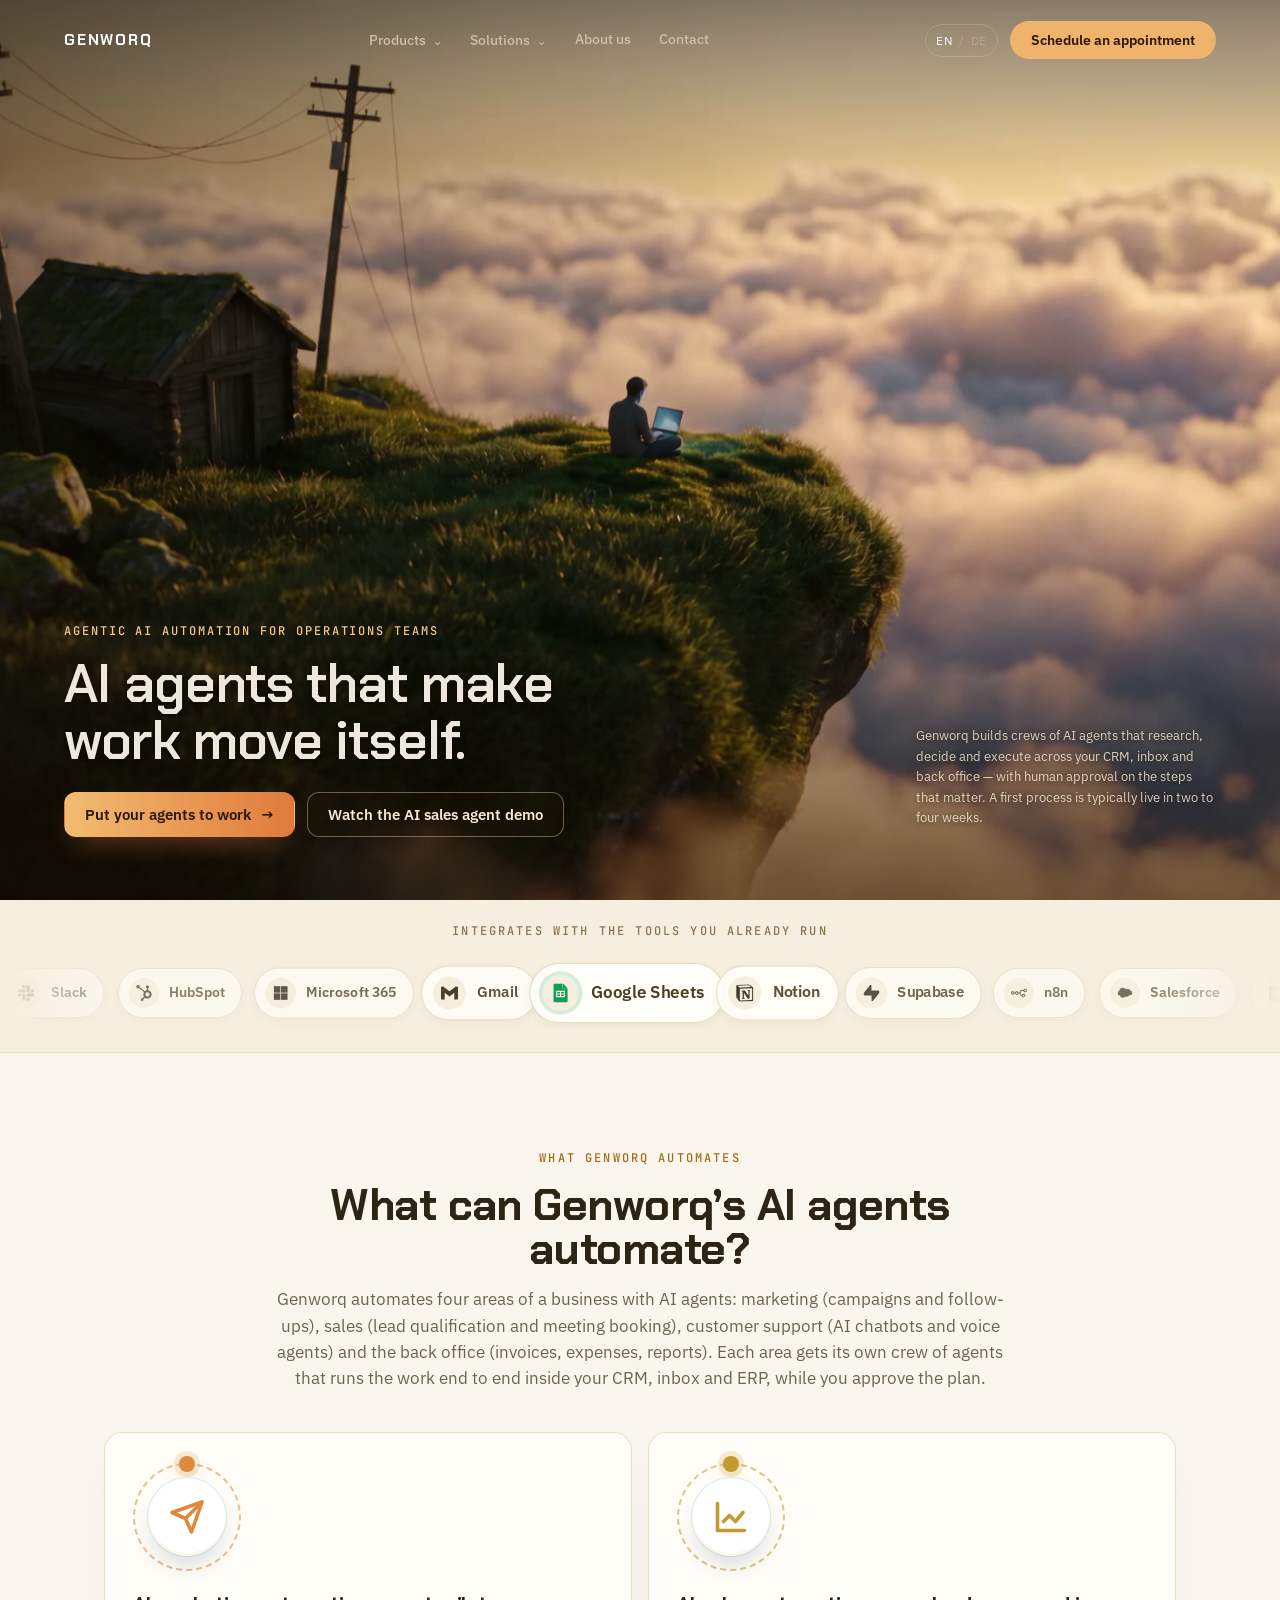
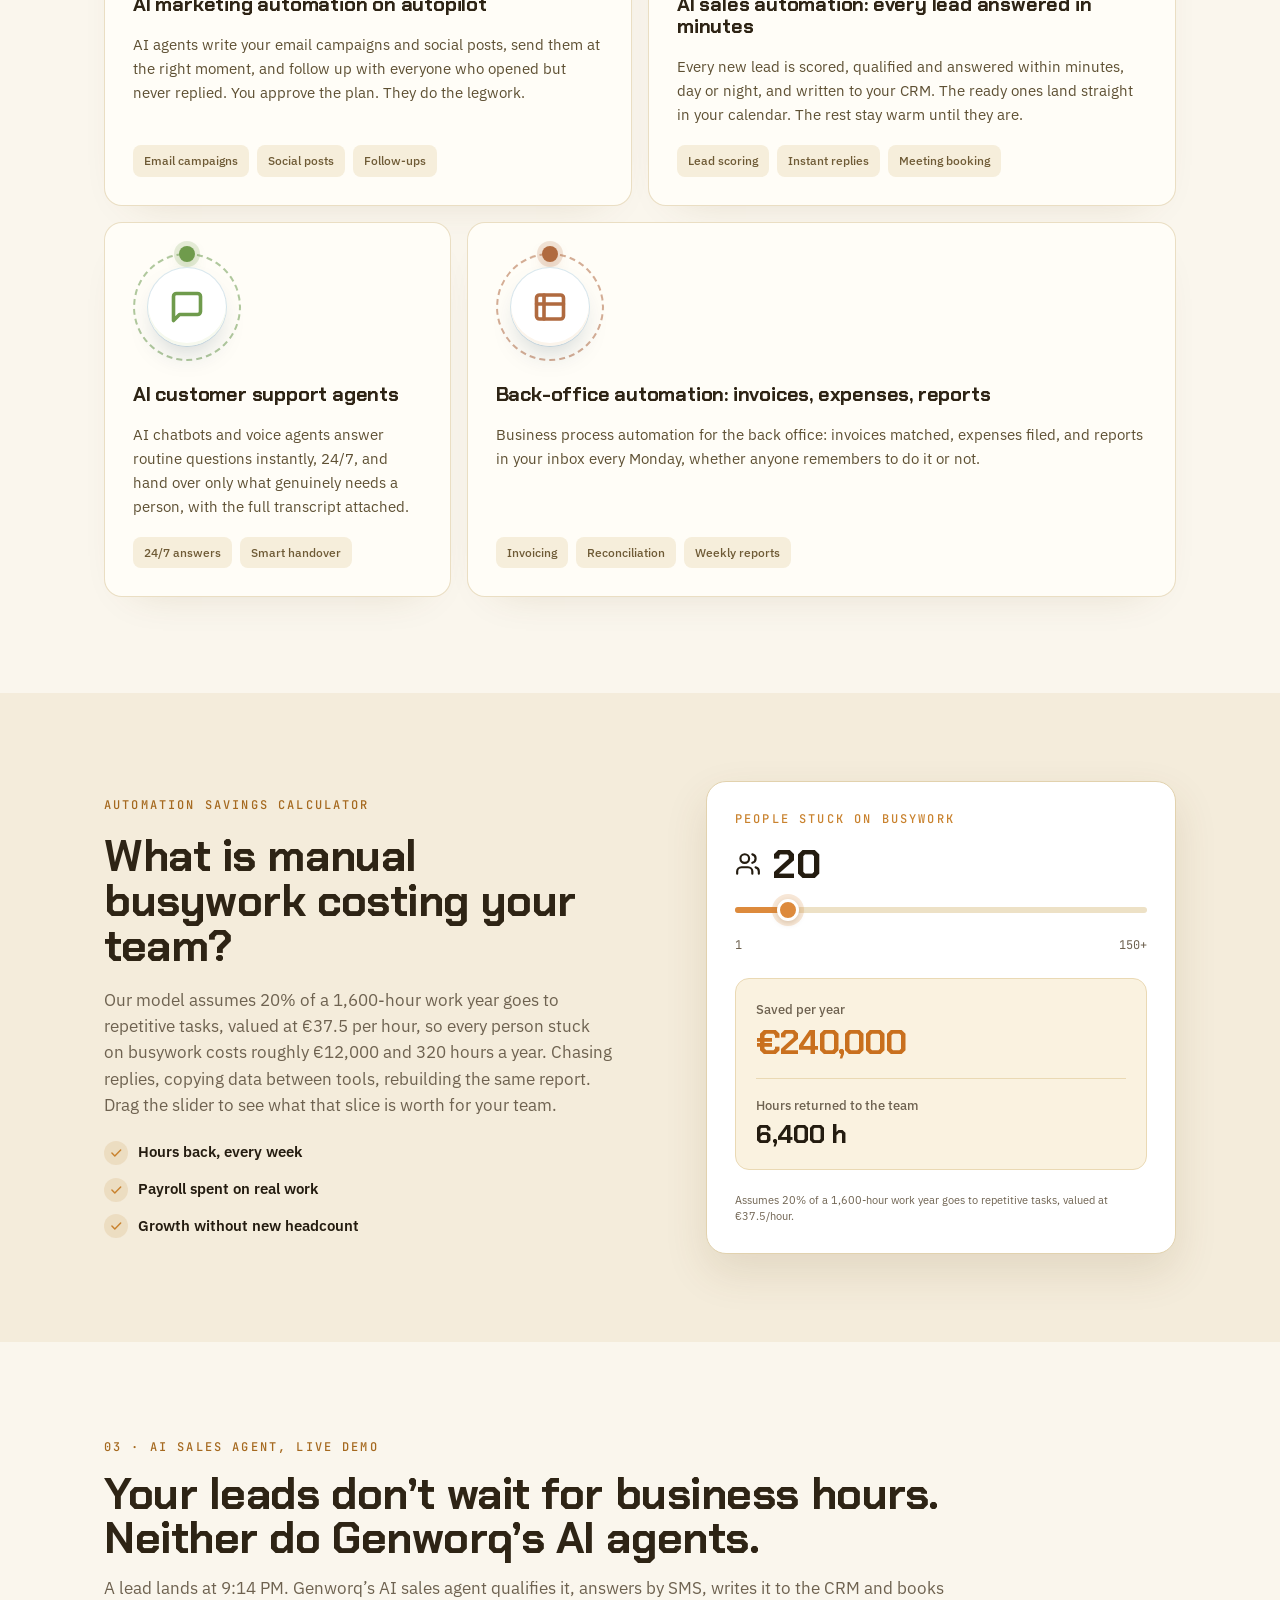
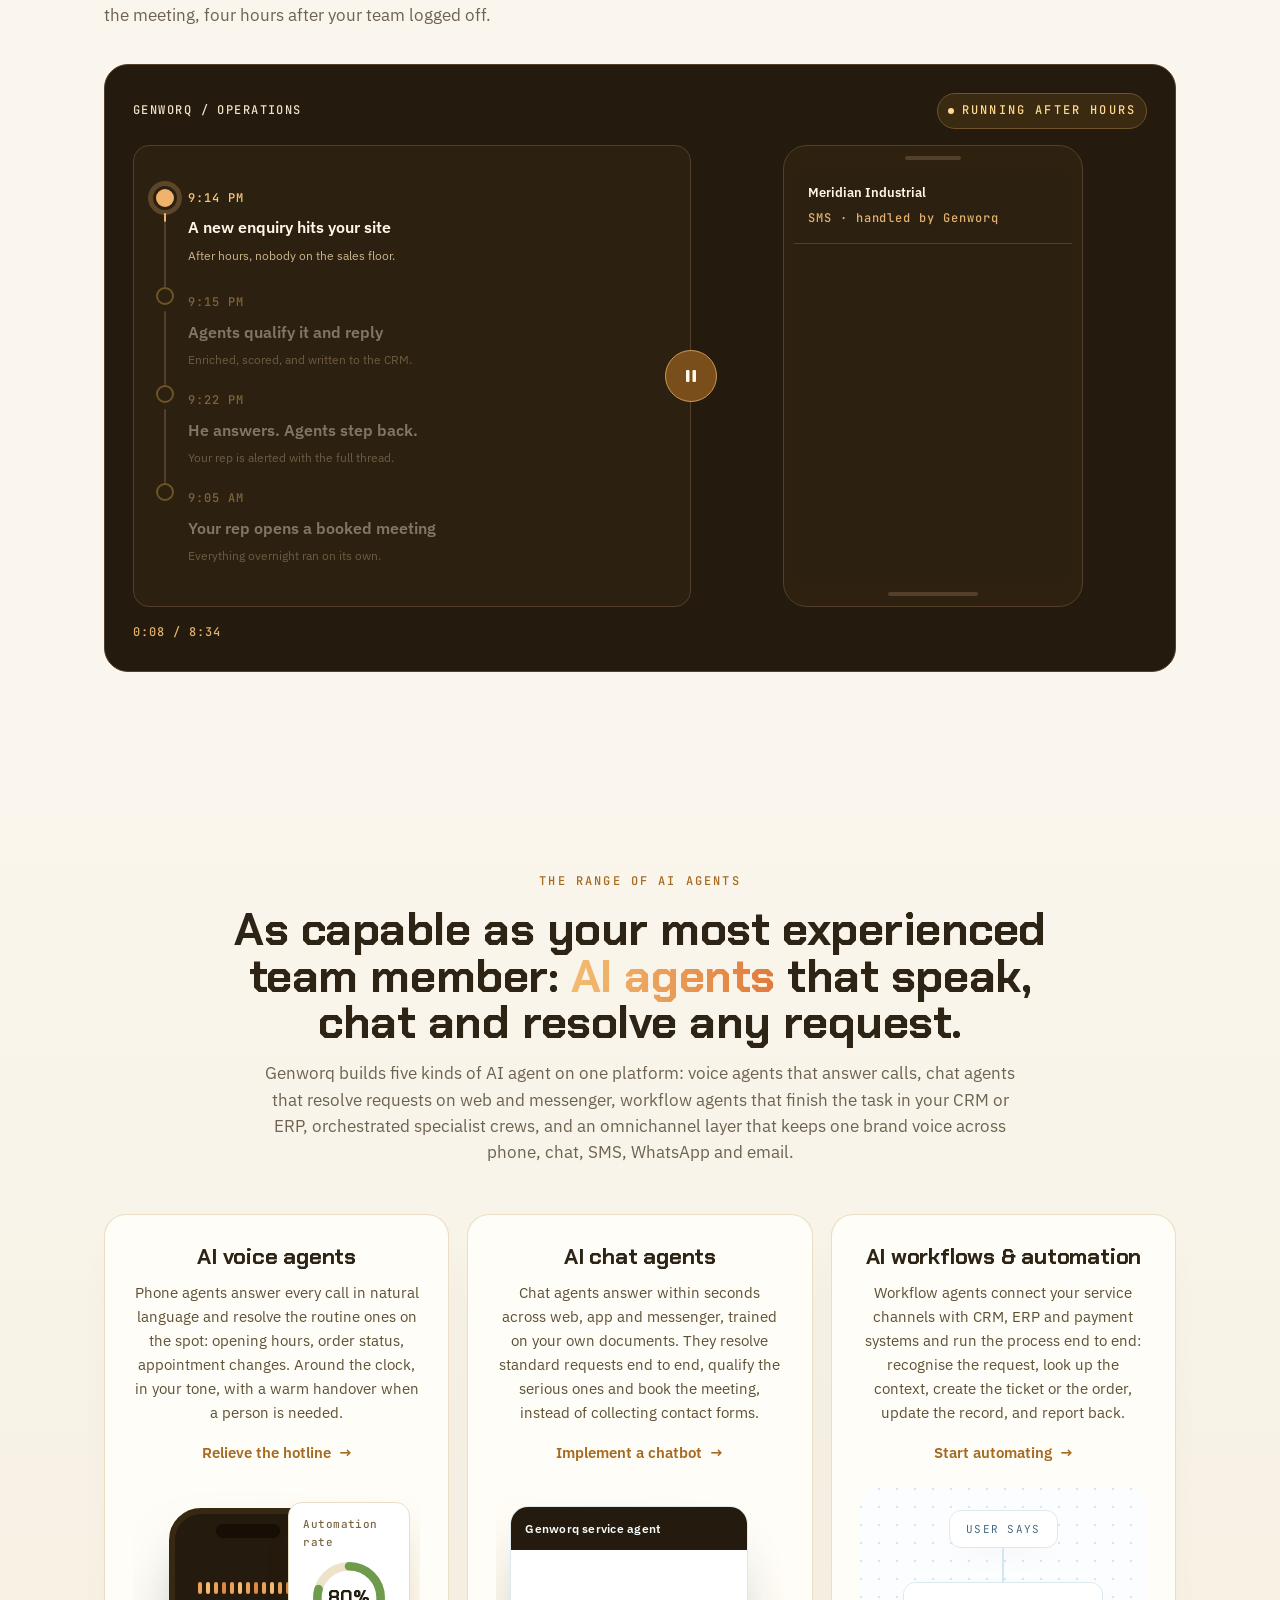
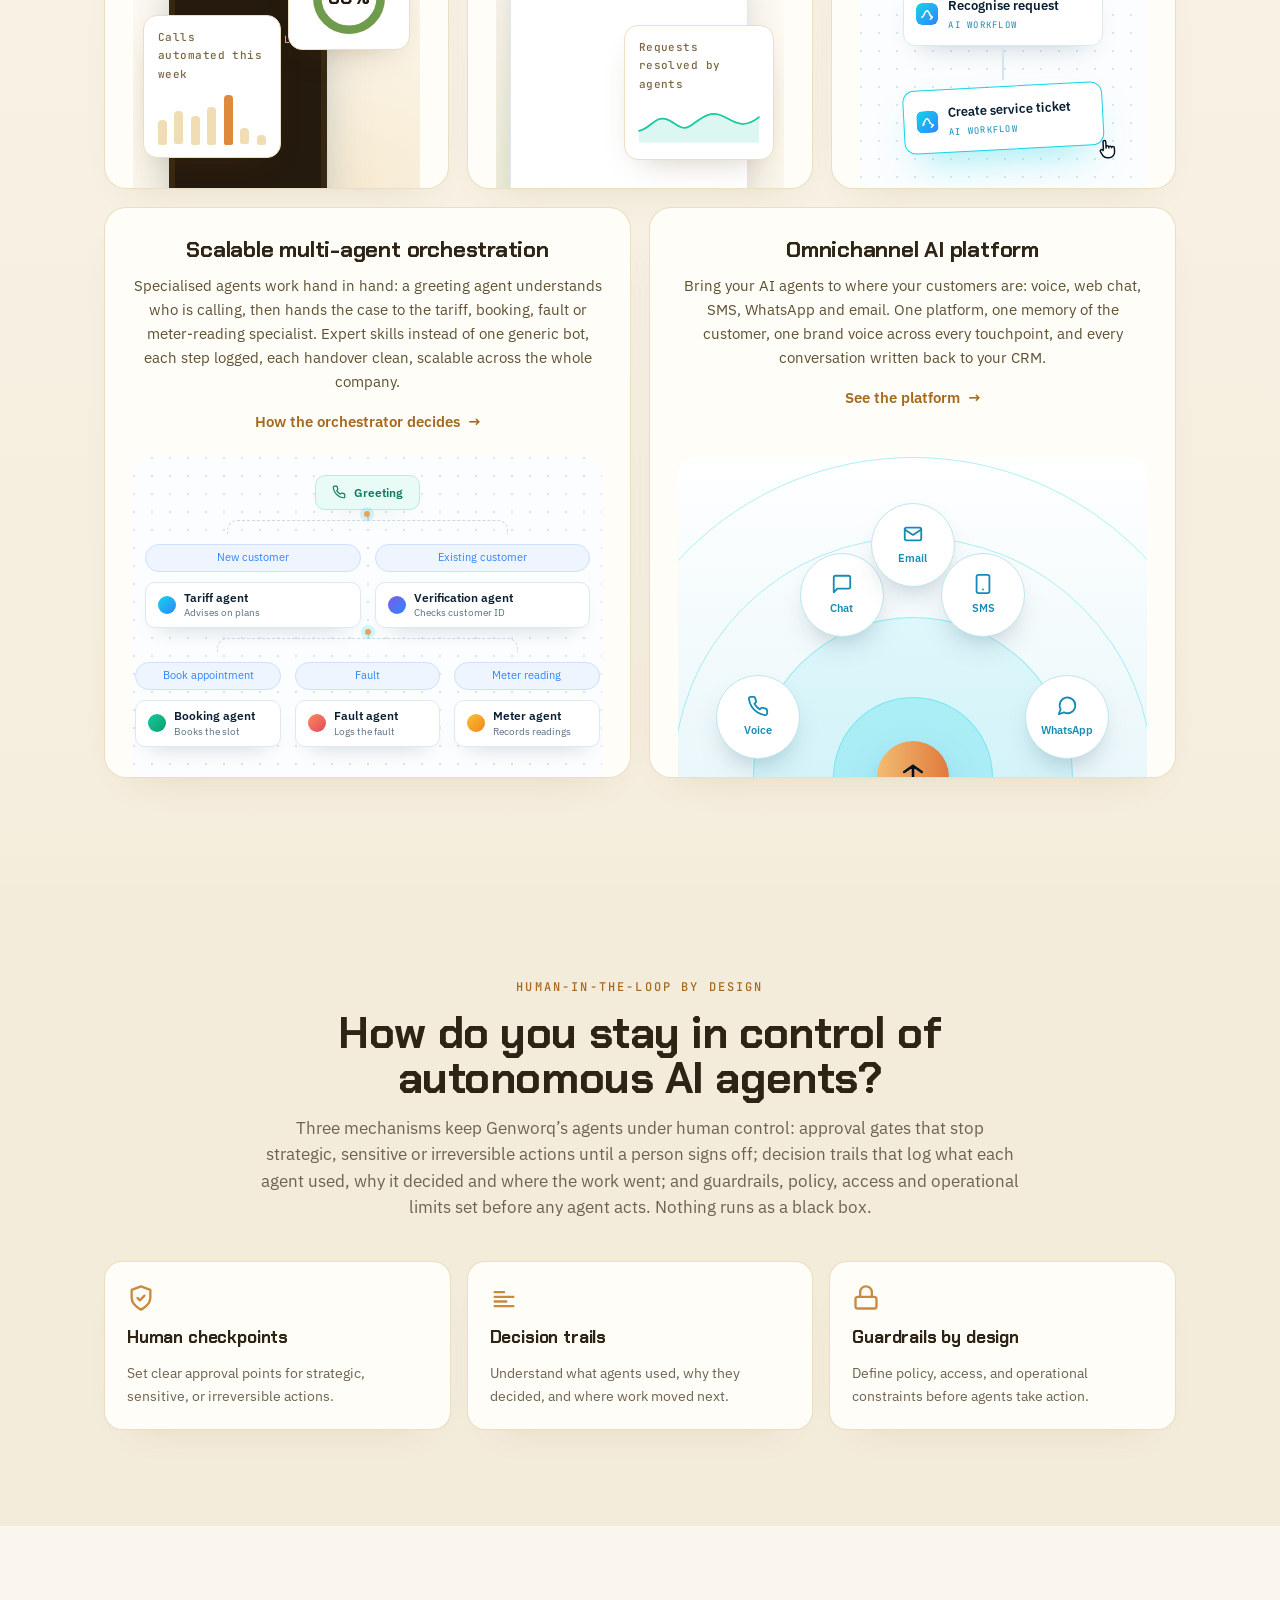
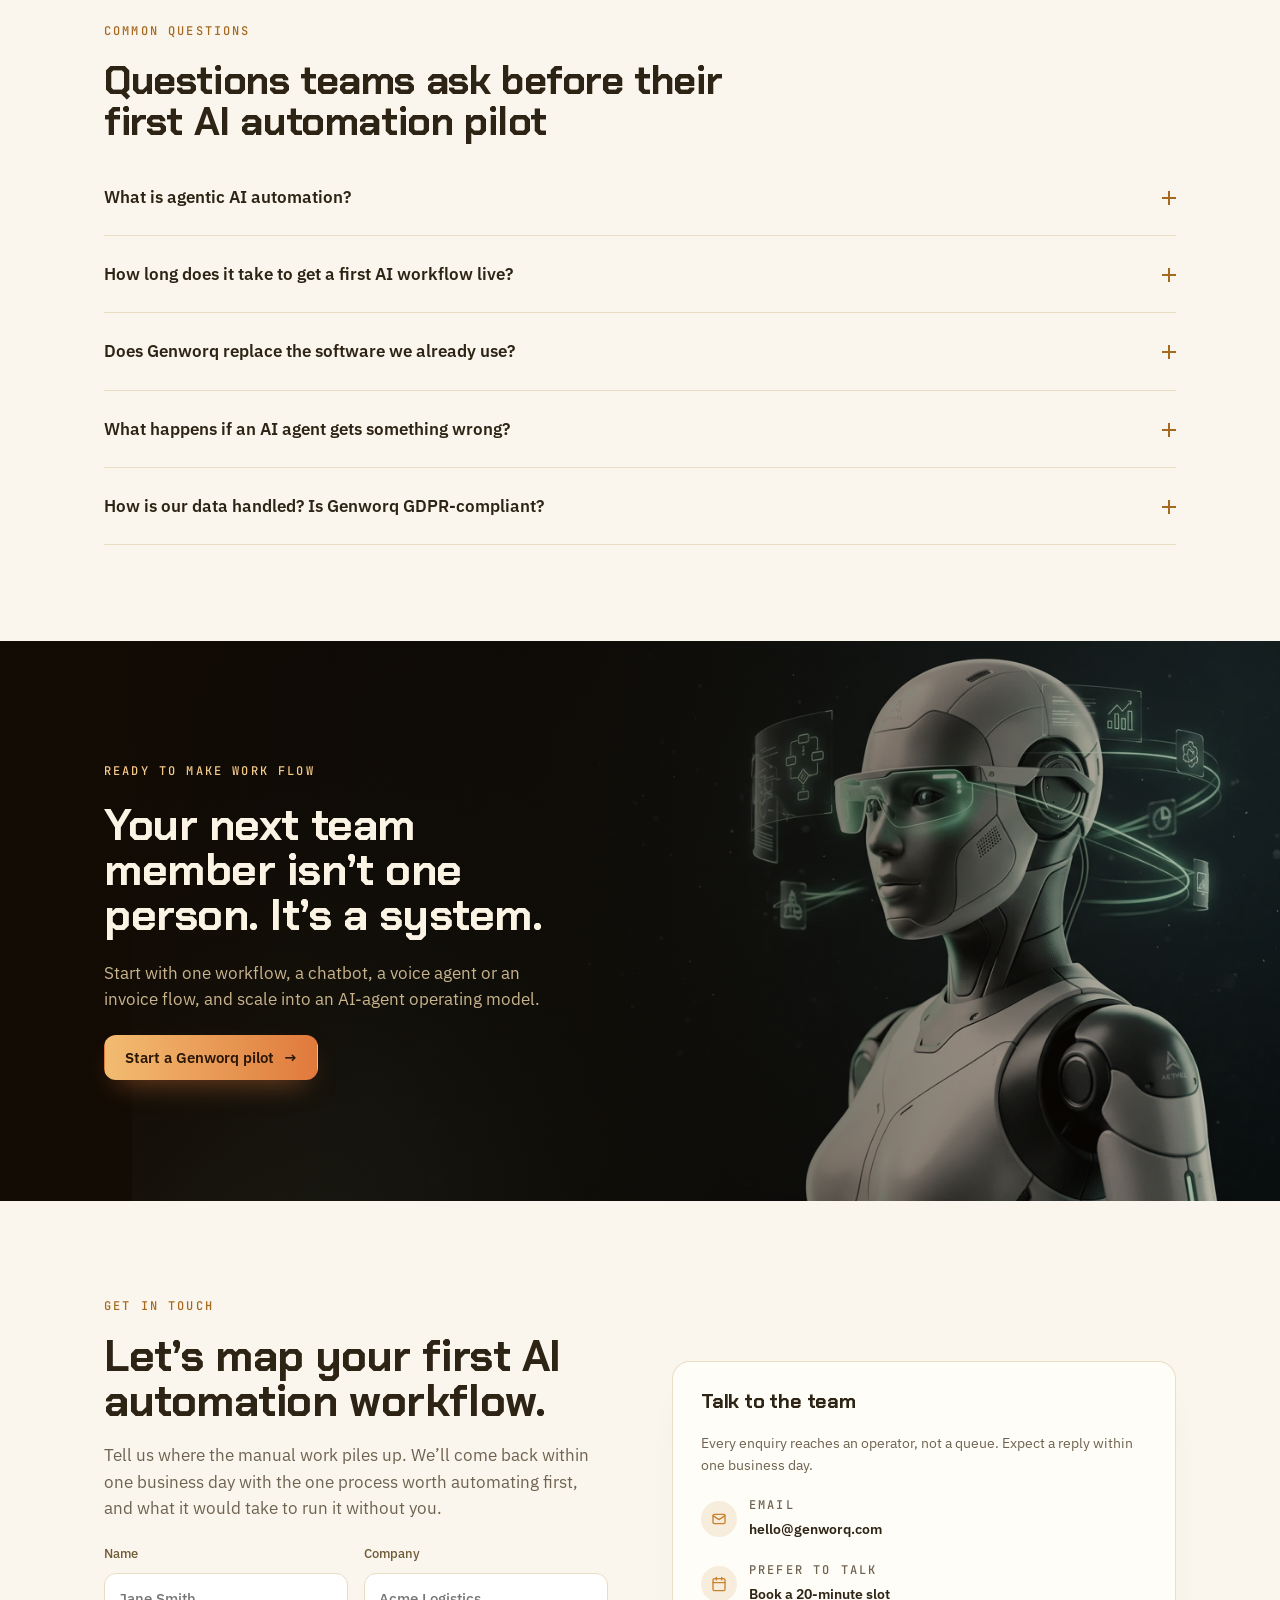
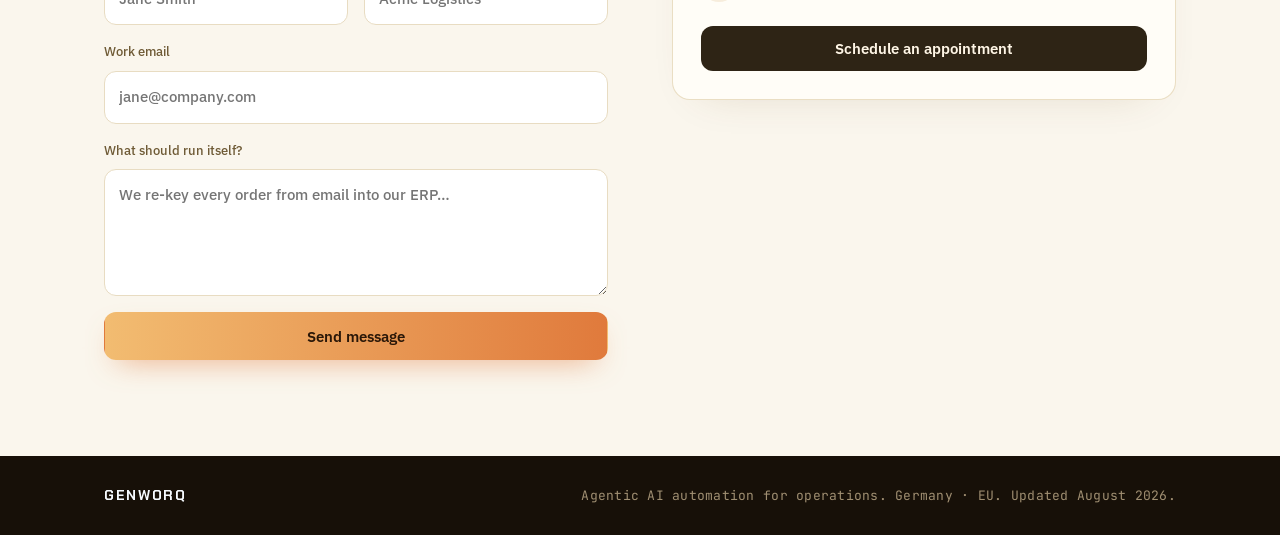
==== commit b60cabcc: "Hero: animated headline - word cascade with blur settle, ambient warm halo, shimmer sweep on the eye" ====
--- a/index.html
+++ b/index.html
@@ -27,7 +27,7 @@
 <link rel="preconnect" href="https://fonts.googleapis.com">
 <link rel="preconnect" href="https://fonts.gstatic.com" crossorigin>
 <link href="https://fonts.googleapis.com/css2?family=Chakra+Petch:wght@600;700&family=IBM+Plex+Sans:wght@400;500;600&family=JetBrains+Mono:wght@400;500&display=swap" rel="stylesheet">
-<link rel="stylesheet" href="assets/style.css?v=20260829b">
+<link rel="stylesheet" href="assets/style.css?v=20260829c">
 <noscript><style>.cta-band__img{background-image:url("assets/genworq-android.webp")}</style></noscript>
 <script type="application/ld+json">{"@context": "https://schema.org", "@graph": [{"@type": "Organization", "@id": "https://zabiagentshub.github.io/genworq-site/#org", "name": "Genworq", "url": "https://zabiagentshub.github.io/genworq-site/", "email": "hello@genworq.com", "logo": {"@type": "ImageObject", "url": "https://zabiagentshub.github.io/genworq-site/assets/og-logo.png", "width": 512, "height": 512}, "description": "Genworq builds agentic AI systems: coordinated crews of AI agents that research, decide and execute across a company’s CRM, inbox and operations stack, with human approval gates and a full decision trail.", "knowsAbout": ["AI agents", "agentic AI", "business process automation", "AI voice agents", "AI chatbots", "sales automation", "marketing automation", "AI orchestration", "human-in-the-loop automation"], "areaServed": ["DE", "AT", "CH", "EU"], "availableLanguage": ["en", "de"], "contactPoint": {"@type": "ContactPoint", "contactType": "sales", "email": "hello@genworq.com", "availableLanguage": ["en", "de"]}, "hasOfferCatalog": {"@type": "OfferCatalog", "name": "Genworq AI agent solutions", "itemListElement": [{"@type": "Offer", "itemOffered": {"@type": "Service", "name": "Business Process Automation (AI agents)", "url": "https://zabiagentshub.github.io/genworq-site/solutions/business-process-automation.html", "provider": {"@id": "https://zabiagentshub.github.io/genworq-site/#org"}}}, {"@type": "Offer", "itemOffered": {"@type": "Service", "name": "AI Voice Agents (AI agents)", "url": "https://zabiagentshub.github.io/genworq-site/solutions/ai-voice-agents.html", "provider": {"@id": "https://zabiagentshub.github.io/genworq-site/#org"}}}, {"@type": "Offer", "itemOffered": {"@type": "Service", "name": "AI Chatbots (AI agents)", "url": "https://zabiagentshub.github.io/genworq-site/solutions/ai-chatbots.html", "provider": {"@id": "https://zabiagentshub.github.io/genworq-site/#org"}}}, {"@type": "Offer", "itemOffered": {"@type": "Service", "name": "Sales Automation (AI agents)", "url": "https://zabiagentshub.github.io/genworq-site/solutions/sales-automation.html", "provider": {"@id": "https://zabiagentshub.github.io/genworq-site/#org"}}}, {"@type": "Offer", "itemOffered": {"@type": "Service", "name": "Marketing Automation (AI agents)", "url": "https://zabiagentshub.github.io/genworq-site/solutions/marketing-automation.html", "provider": {"@id": "https://zabiagentshub.github.io/genworq-site/#org"}}}]}}, {"@type": "WebSite", "@id": "https://zabiagentshub.github.io/genworq-site/#website", "url": "https://zabiagentshub.github.io/genworq-site/", "name": "Genworq", "publisher": {"@id": "https://zabiagentshub.github.io/genworq-site/#org"}, "inLanguage": ["en", "de"]}, {"@type": "WebPage", "@id": "https://zabiagentshub.github.io/genworq-site/#webpage", "url": "https://zabiagentshub.github.io/genworq-site/", "name": "Genworq | AI Agents That Run Your Busywork, End to End", "description": "Genworq builds agentic AI for operations: a crew of AI agents that researches, decides and executes across your CRM, inbox and back office, with human approval.", "isPartOf": {"@id": "https://zabiagentshub.github.io/genworq-site/#website"}, "about": {"@id": "https://zabiagentshub.github.io/genworq-site/#org"}, "inLanguage": "en", "primaryImageOfPage": {"@type": "ImageObject", "url": "https://zabiagentshub.github.io/genworq-site/assets/hero-dusk-poster.jpg", "width": 1920, "height": 1080}, "dateModified": "2026-08-29"}, {"@type": "FAQPage", "mainEntity": [{"@type": "Question", "name": "What is agentic AI automation?", "acceptedAnswer": {"@type": "Answer", "text": "Agentic AI automation means AI agents that do not just answer questions but carry out work: they read a task, gather context from your systems, decide the next step and execute it, for example qualifying a lead, matching an invoice or booking a meeting, while a person approves the steps that matter."}}, {"@type": "Question", "name": "How long does it take to get a first AI workflow live?", "acceptedAnswer": {"@type": "Answer", "text": "Most first processes go live in two to four weeks. We start with a single workflow rather than your whole operation, so you see it working before you commit further, and scale from there."}}, {"@type": "Question", "name": "Does Genworq replace the software we already use?", "acceptedAnswer": {"@type": "Answer", "text": "No. Genworq builds on top of your existing CRM, inbox, accounting package and spreadsheets, for example HubSpot, Microsoft 365, Slack, Supabase and n8n. Nothing gets thrown out and nobody has to learn a new system."}}, {"@type": "Question", "name": "What happens if an AI agent gets something wrong?", "acceptedAnswer": {"@type": "Answer", "text": "Every action is logged and reversible. Anything the system is not confident about is held for a person instead of guessed at, and you decide which steps always need a human sign-off before they run."}}, {"@type": "Question", "name": "How is our data handled? Is Genworq GDPR-compliant?", "acceptedAnswer": {"@type": "Answer", "text": "Your data stays in your systems and stays yours. Genworq is GDPR-compliant by design: processing on EU (Frankfurt-hosted) infrastructure, explicit consent and retention rules, role-based access, and a full audit trail of every action taken."}}]}]}</script>
 </head>
@@ -396,6 +396,6 @@
   <div class="wrap"><span class="fbrand">GENWORQ</span><span class="ftag"><span class="en">Agentic AI automation for operations. Germany · EU. Updated August 2026.</span><span class="de">Agentische KI-Automatisierung für den Betrieb. Deutschland · EU. Stand August 2026.</span></span></div>
 </footer>
 
-<script src="assets/app.js?v=20260829b" defer></script>
+<script src="assets/app.js?v=20260829c" defer></script>
 </body>
 </html>
--- a/assets/style.css
+++ b/assets/style.css
@@ -938,3 +938,16 @@
 body.dusk .hs-title{color:rgba(255,249,238,.93)}
 body.dusk .kicker.on-dark{color:#F5C98A}
 body.dusk .cta-band__img{filter:sepia(.28) hue-rotate(-12deg) saturate(1.06) brightness(.97)}
+
+/* hero title: word cascade + ambient halo + eyebrow shimmer */
+.title-split .hs-title{animation:hs-halo 5.5s ease-in-out 2s infinite alternate;opacity:1}
+.hs-title .w{display:inline-block;overflow:hidden;vertical-align:bottom;padding-bottom:.08em;margin-bottom:-.08em}
+.hs-title .w>span{display:inline-block;transform:translateY(112%);opacity:0;filter:blur(5px);animation:hs-word .95s var(--ease) both}
+@keyframes hs-word{60%{filter:blur(0)}to{transform:none;opacity:1;filter:blur(0)}}
+@keyframes hs-halo{from{text-shadow:0 2px 18px rgba(20,10,2,.7),0 1px 3px rgba(20,10,2,.55)}to{text-shadow:0 2px 18px rgba(20,10,2,.7),0 1px 3px rgba(20,10,2,.55),0 0 38px rgba(255,199,124,.4)}}
+.hs-eyebrow .en,.hs-eyebrow .de{background:linear-gradient(100deg,#F5C98A 0%,#F5C98A 42%,#FFF0D4 50%,#F5C98A 58%,#F5C98A 100%);background-size:230% 100%;background-position:120% 0;-webkit-background-clip:text;background-clip:text;-webkit-text-fill-color:transparent;animation:hs-shimmer 6.5s ease-in-out 2.4s infinite}
+@keyframes hs-shimmer{0%{background-position:120% 0}38%,100%{background-position:-70% 0}}
+@media (prefers-reduced-motion:reduce){
+  .title-split .hs-title,.hs-title .w>span,.hs-eyebrow .en,.hs-eyebrow .de{animation:none}
+  .hs-title .w>span{transform:none;opacity:1;filter:none}
+}
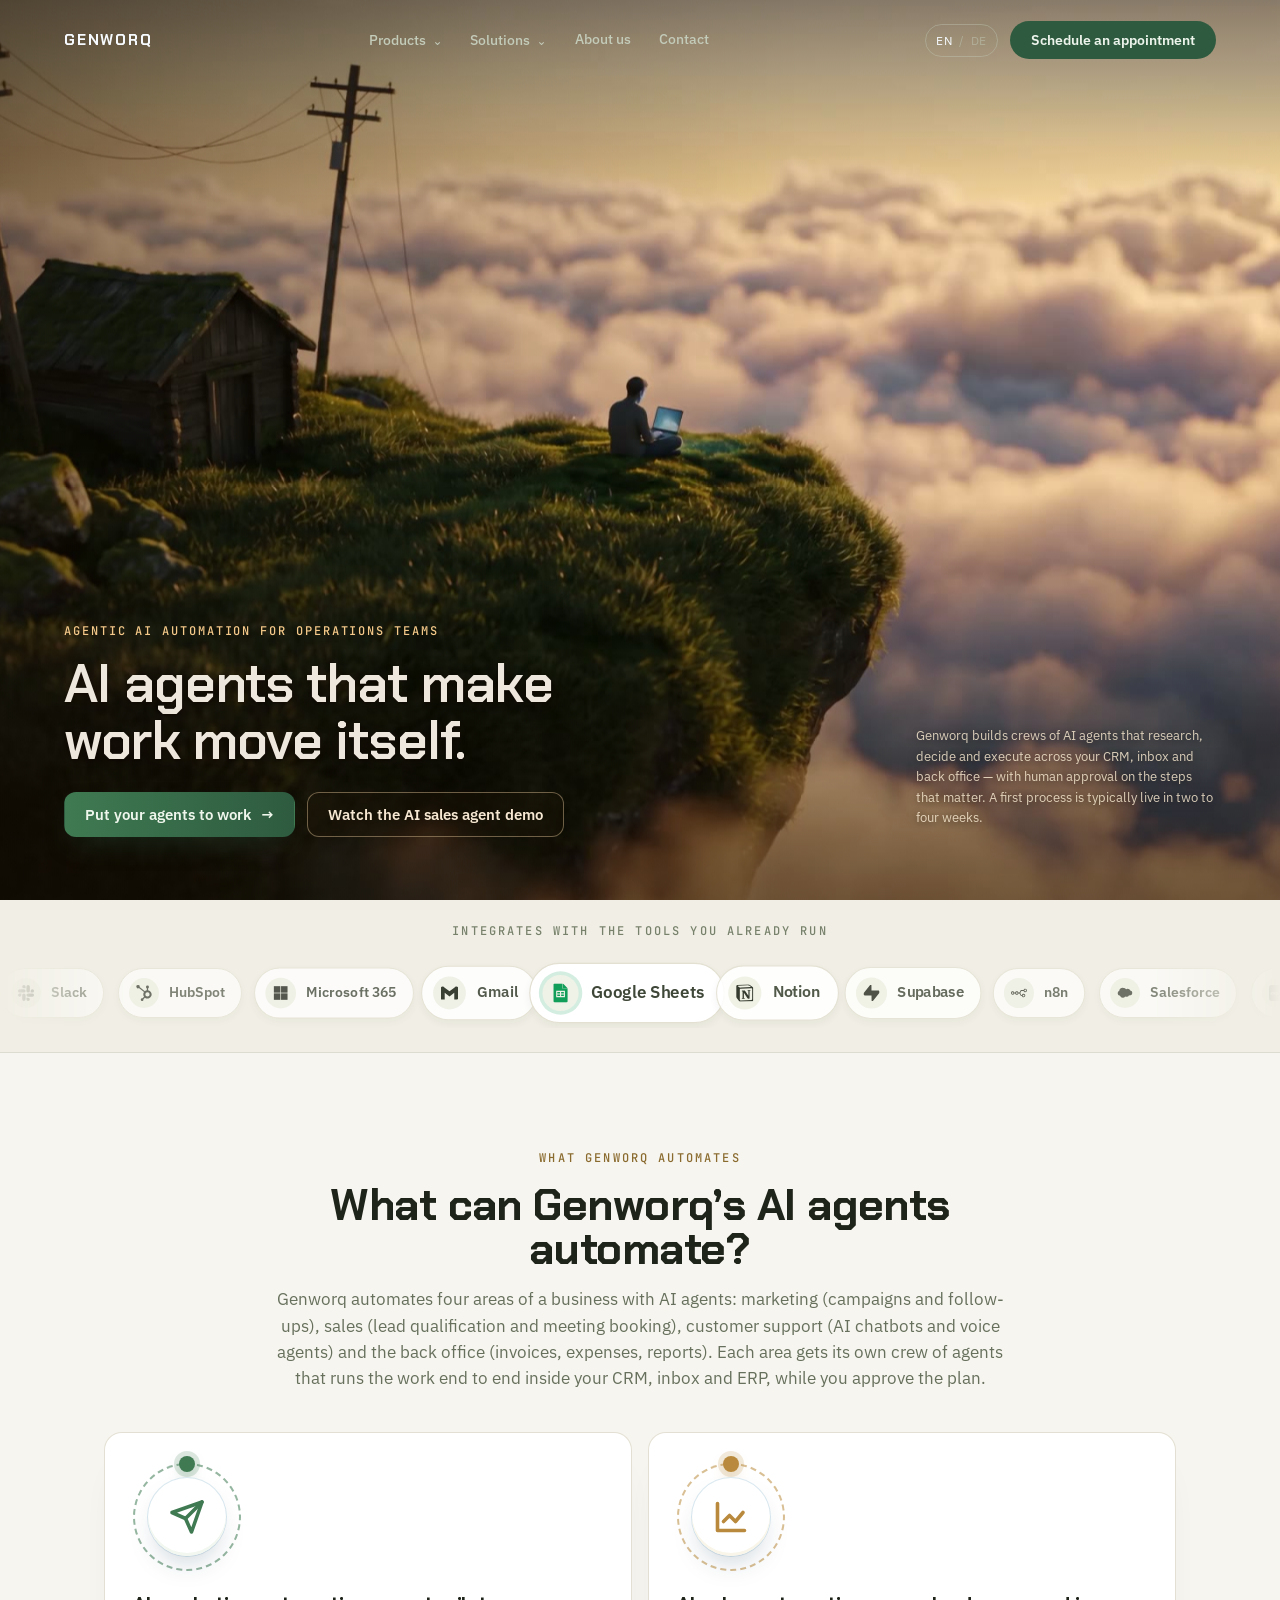
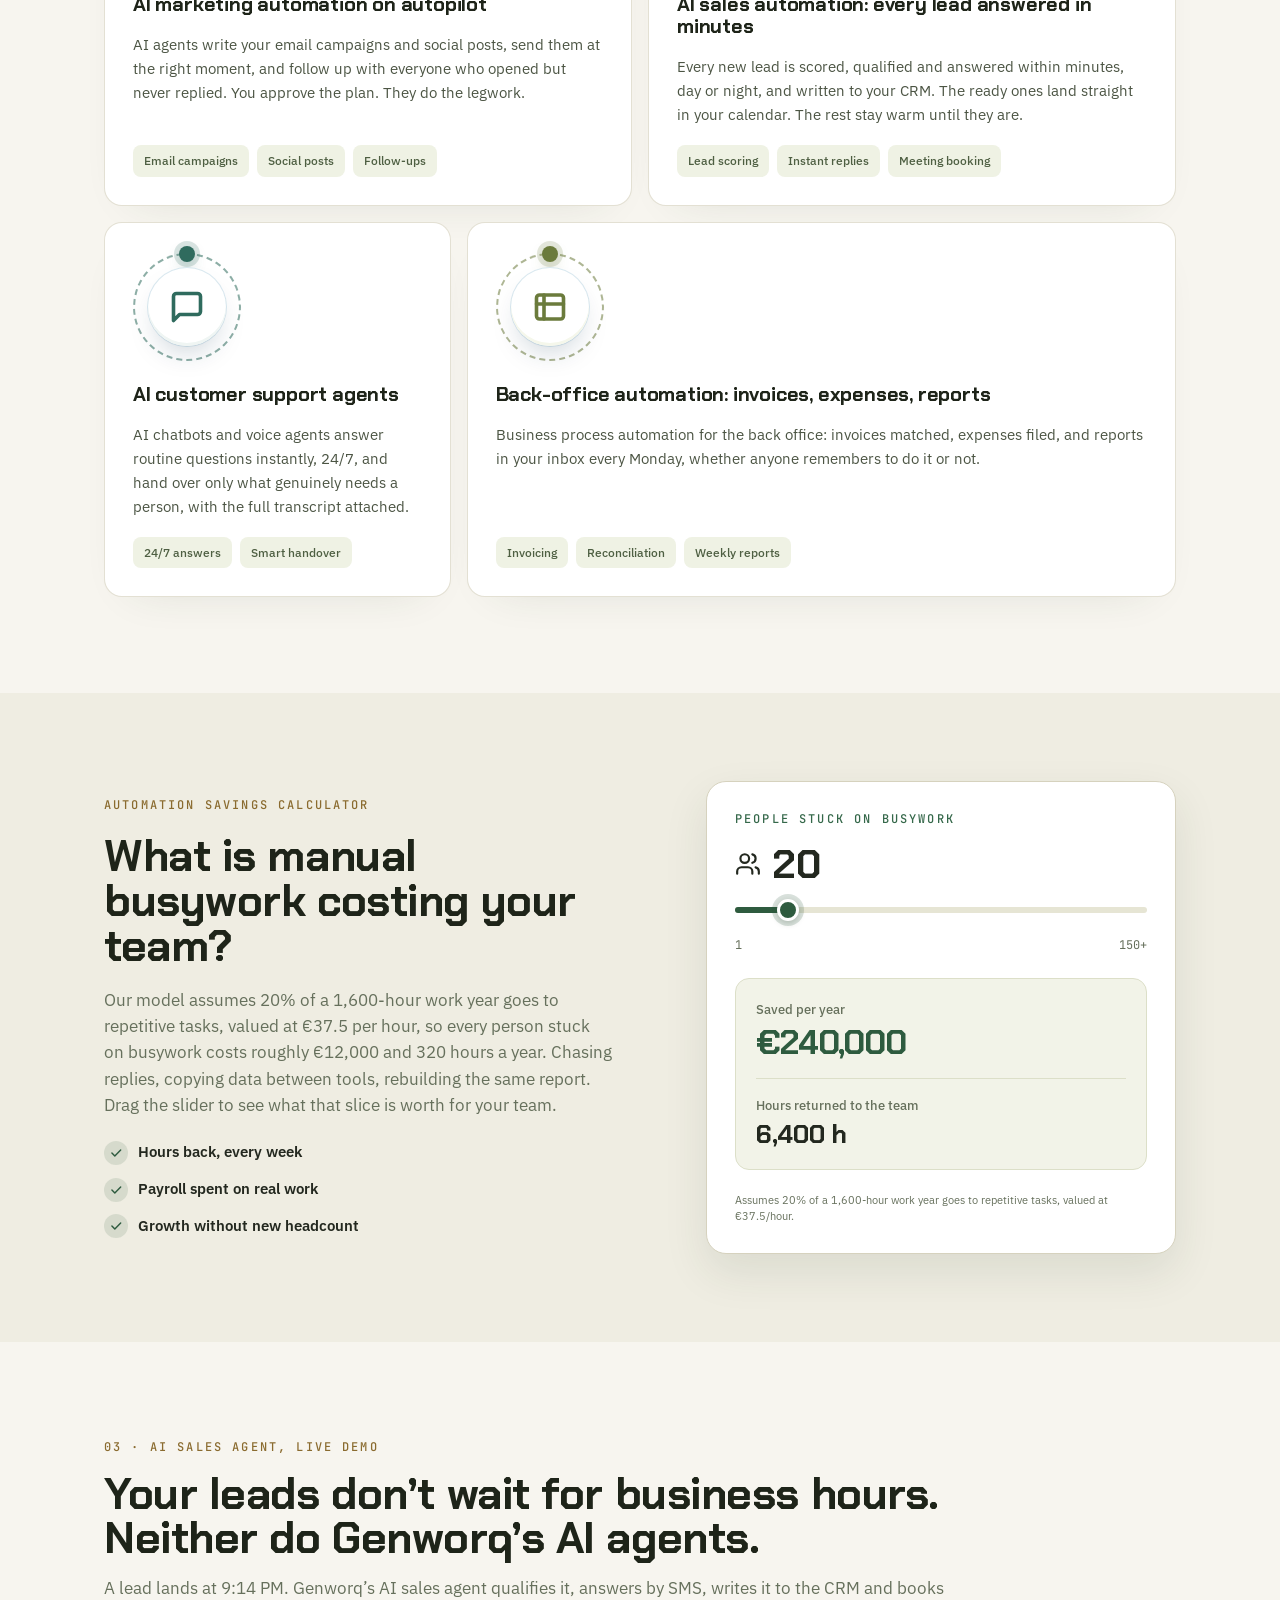
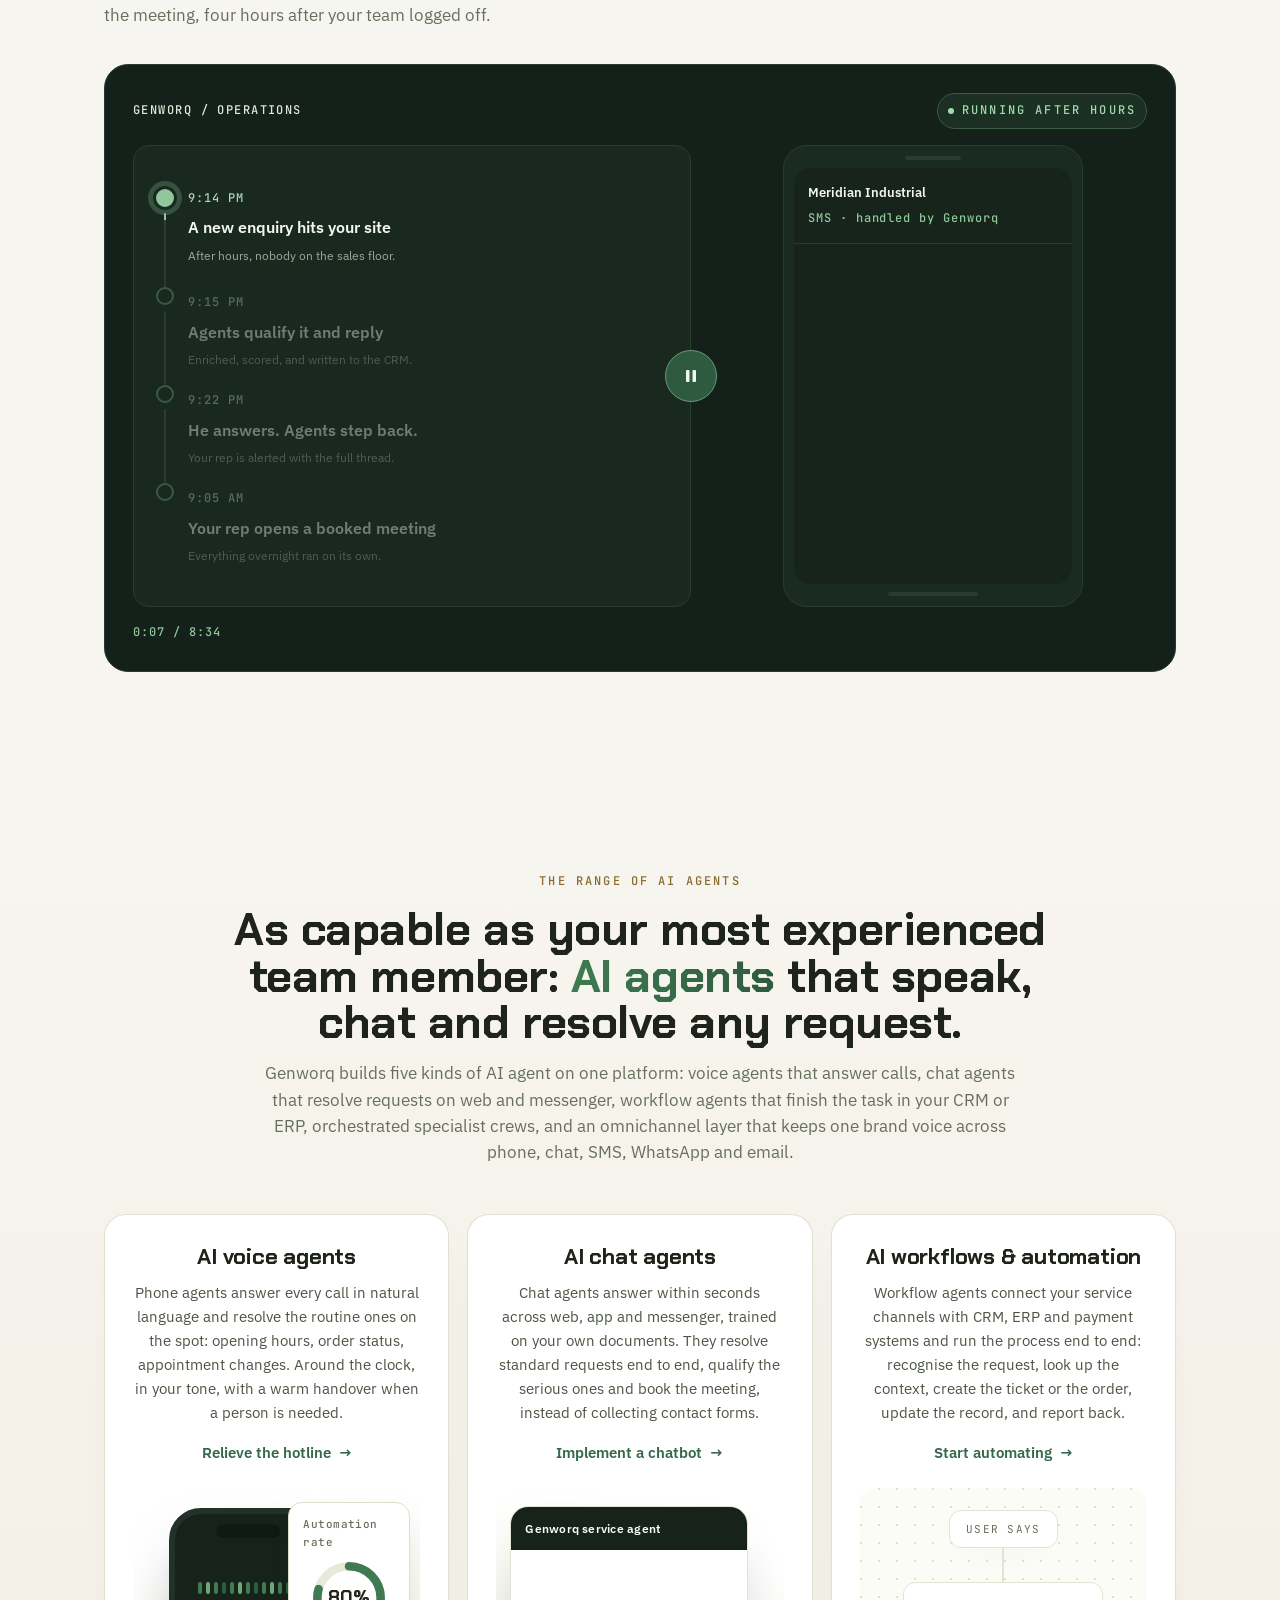
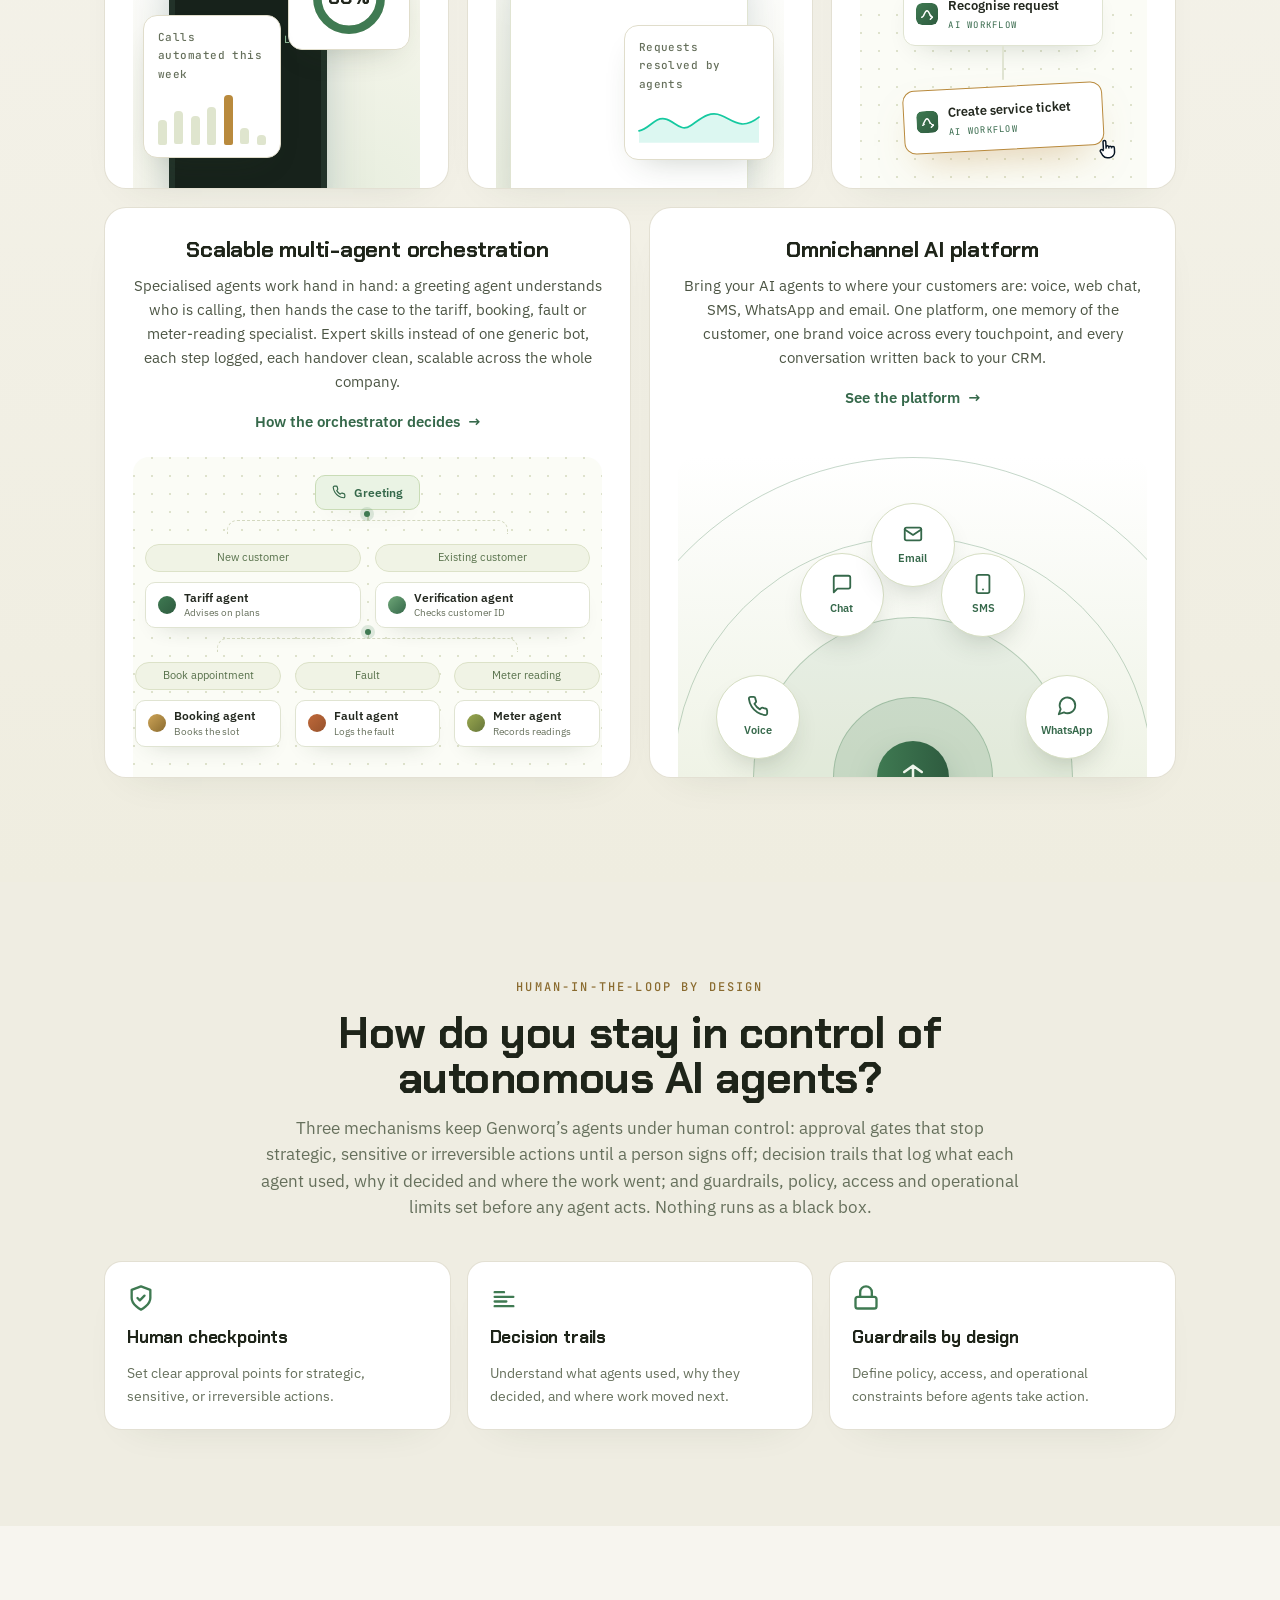
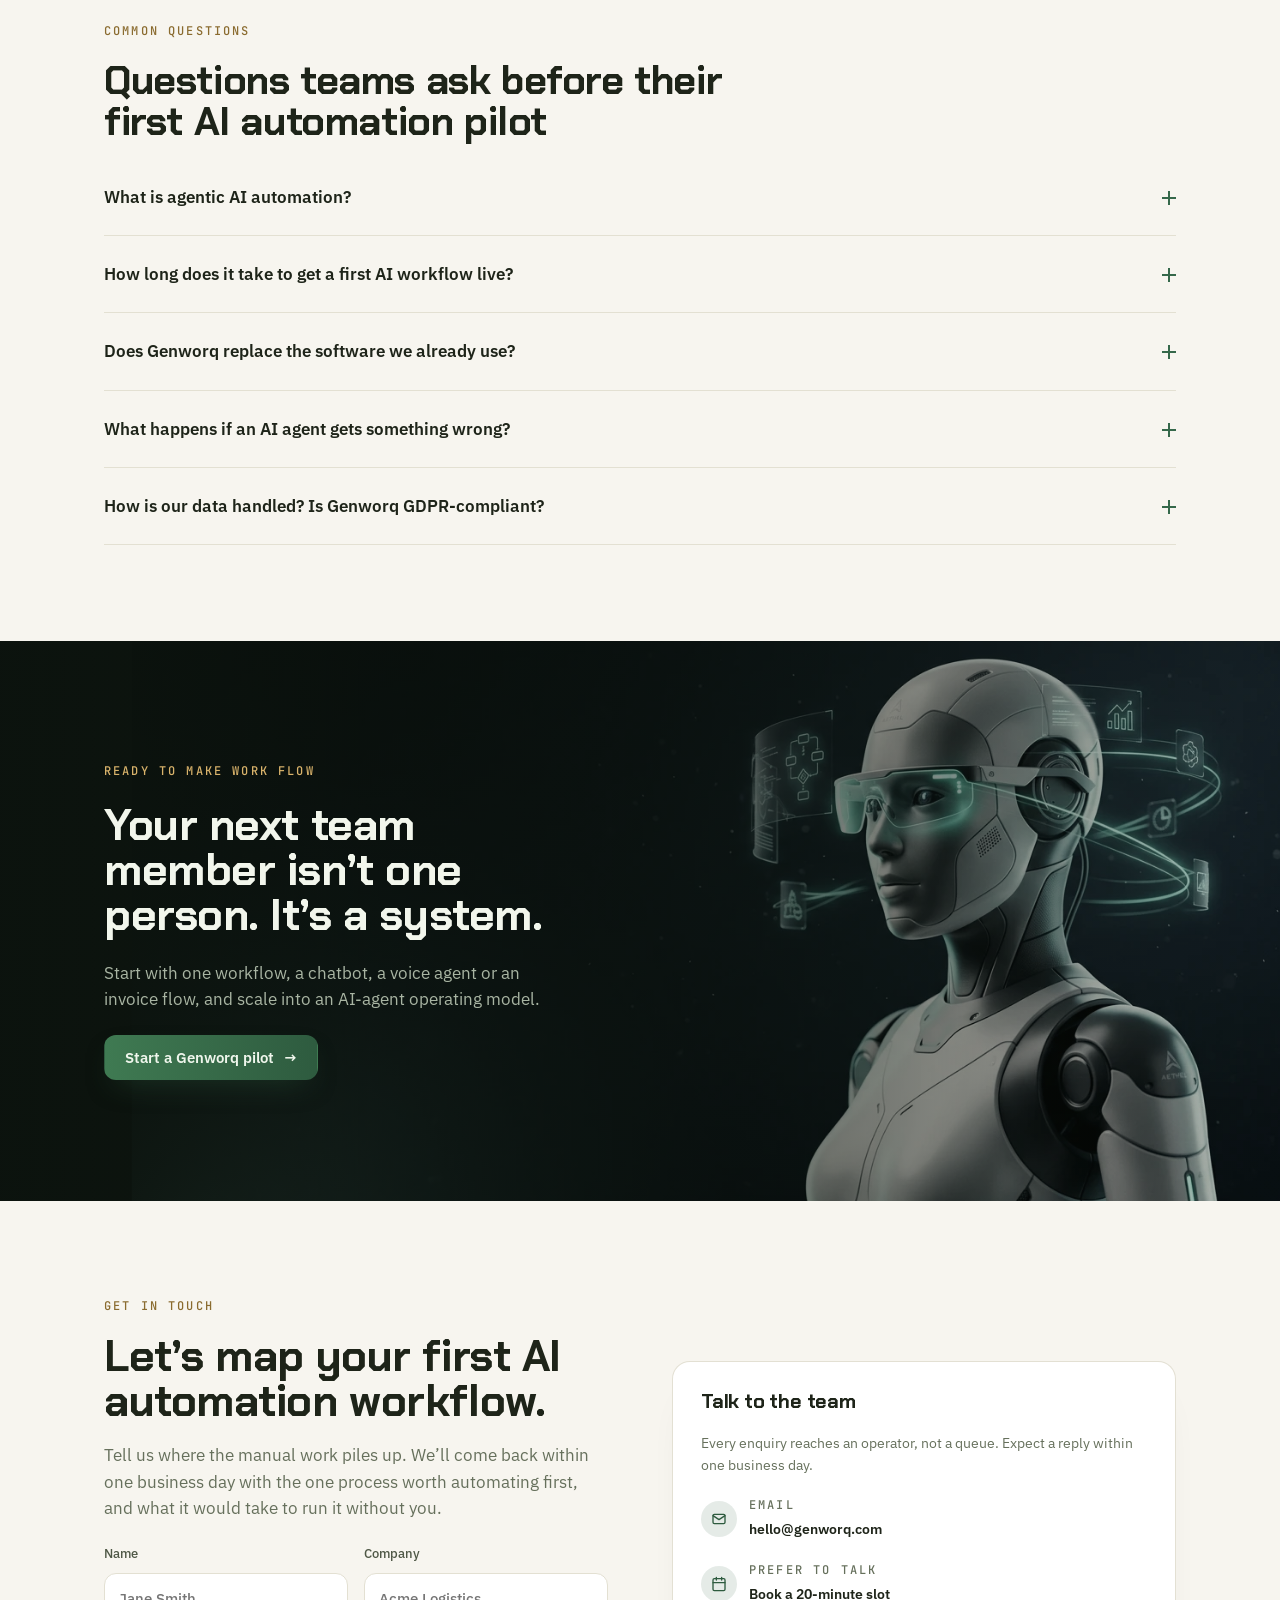
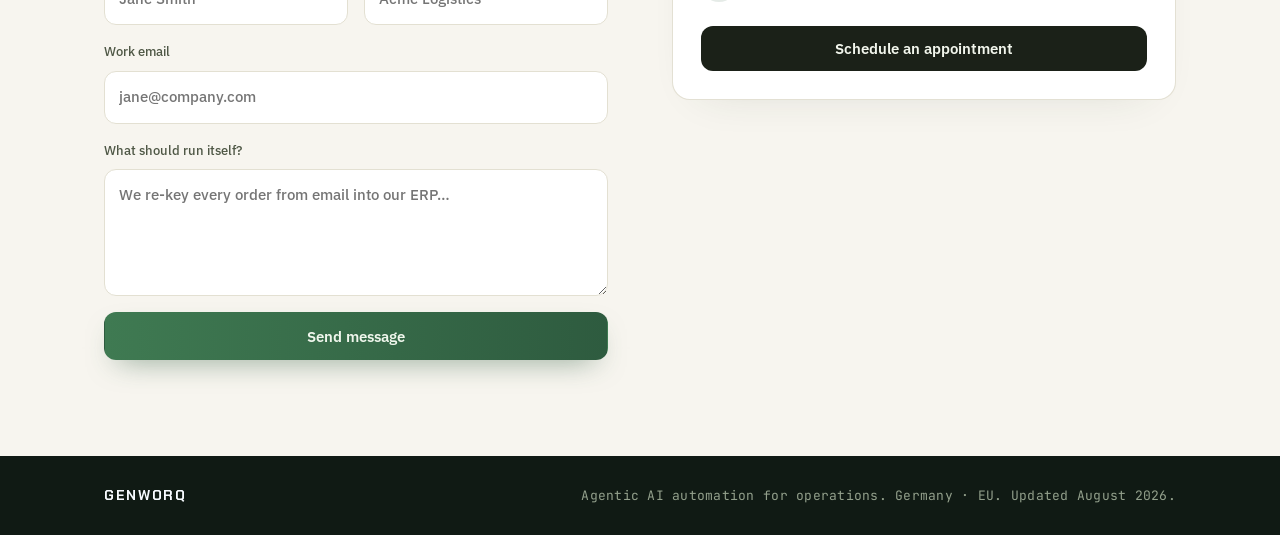
==== commit 453cb1e2: "Meadow palette: paper, forest green, brass - one system end to end Replaces the golden-dusk mix with" ====
--- a/index.html
+++ b/index.html
@@ -27,11 +27,11 @@
 <link rel="preconnect" href="https://fonts.googleapis.com">
 <link rel="preconnect" href="https://fonts.gstatic.com" crossorigin>
 <link href="https://fonts.googleapis.com/css2?family=Chakra+Petch:wght@600;700&family=IBM+Plex+Sans:wght@400;500;600&family=JetBrains+Mono:wght@400;500&display=swap" rel="stylesheet">
-<link rel="stylesheet" href="assets/style.css?v=20260829c">
+<link rel="stylesheet" href="assets/style.css?v=20260829d">
 <noscript><style>.cta-band__img{background-image:url("assets/genworq-android.webp")}</style></noscript>
 <script type="application/ld+json">{"@context": "https://schema.org", "@graph": [{"@type": "Organization", "@id": "https://zabiagentshub.github.io/genworq-site/#org", "name": "Genworq", "url": "https://zabiagentshub.github.io/genworq-site/", "email": "hello@genworq.com", "logo": {"@type": "ImageObject", "url": "https://zabiagentshub.github.io/genworq-site/assets/og-logo.png", "width": 512, "height": 512}, "description": "Genworq builds agentic AI systems: coordinated crews of AI agents that research, decide and execute across a company’s CRM, inbox and operations stack, with human approval gates and a full decision trail.", "knowsAbout": ["AI agents", "agentic AI", "business process automation", "AI voice agents", "AI chatbots", "sales automation", "marketing automation", "AI orchestration", "human-in-the-loop automation"], "areaServed": ["DE", "AT", "CH", "EU"], "availableLanguage": ["en", "de"], "contactPoint": {"@type": "ContactPoint", "contactType": "sales", "email": "hello@genworq.com", "availableLanguage": ["en", "de"]}, "hasOfferCatalog": {"@type": "OfferCatalog", "name": "Genworq AI agent solutions", "itemListElement": [{"@type": "Offer", "itemOffered": {"@type": "Service", "name": "Business Process Automation (AI agents)", "url": "https://zabiagentshub.github.io/genworq-site/solutions/business-process-automation.html", "provider": {"@id": "https://zabiagentshub.github.io/genworq-site/#org"}}}, {"@type": "Offer", "itemOffered": {"@type": "Service", "name": "AI Voice Agents (AI agents)", "url": "https://zabiagentshub.github.io/genworq-site/solutions/ai-voice-agents.html", "provider": {"@id": "https://zabiagentshub.github.io/genworq-site/#org"}}}, {"@type": "Offer", "itemOffered": {"@type": "Service", "name": "AI Chatbots (AI agents)", "url": "https://zabiagentshub.github.io/genworq-site/solutions/ai-chatbots.html", "provider": {"@id": "https://zabiagentshub.github.io/genworq-site/#org"}}}, {"@type": "Offer", "itemOffered": {"@type": "Service", "name": "Sales Automation (AI agents)", "url": "https://zabiagentshub.github.io/genworq-site/solutions/sales-automation.html", "provider": {"@id": "https://zabiagentshub.github.io/genworq-site/#org"}}}, {"@type": "Offer", "itemOffered": {"@type": "Service", "name": "Marketing Automation (AI agents)", "url": "https://zabiagentshub.github.io/genworq-site/solutions/marketing-automation.html", "provider": {"@id": "https://zabiagentshub.github.io/genworq-site/#org"}}}]}}, {"@type": "WebSite", "@id": "https://zabiagentshub.github.io/genworq-site/#website", "url": "https://zabiagentshub.github.io/genworq-site/", "name": "Genworq", "publisher": {"@id": "https://zabiagentshub.github.io/genworq-site/#org"}, "inLanguage": ["en", "de"]}, {"@type": "WebPage", "@id": "https://zabiagentshub.github.io/genworq-site/#webpage", "url": "https://zabiagentshub.github.io/genworq-site/", "name": "Genworq | AI Agents That Run Your Busywork, End to End", "description": "Genworq builds agentic AI for operations: a crew of AI agents that researches, decides and executes across your CRM, inbox and back office, with human approval.", "isPartOf": {"@id": "https://zabiagentshub.github.io/genworq-site/#website"}, "about": {"@id": "https://zabiagentshub.github.io/genworq-site/#org"}, "inLanguage": "en", "primaryImageOfPage": {"@type": "ImageObject", "url": "https://zabiagentshub.github.io/genworq-site/assets/hero-dusk-poster.jpg", "width": 1920, "height": 1080}, "dateModified": "2026-08-29"}, {"@type": "FAQPage", "mainEntity": [{"@type": "Question", "name": "What is agentic AI automation?", "acceptedAnswer": {"@type": "Answer", "text": "Agentic AI automation means AI agents that do not just answer questions but carry out work: they read a task, gather context from your systems, decide the next step and execute it, for example qualifying a lead, matching an invoice or booking a meeting, while a person approves the steps that matter."}}, {"@type": "Question", "name": "How long does it take to get a first AI workflow live?", "acceptedAnswer": {"@type": "Answer", "text": "Most first processes go live in two to four weeks. We start with a single workflow rather than your whole operation, so you see it working before you commit further, and scale from there."}}, {"@type": "Question", "name": "Does Genworq replace the software we already use?", "acceptedAnswer": {"@type": "Answer", "text": "No. Genworq builds on top of your existing CRM, inbox, accounting package and spreadsheets, for example HubSpot, Microsoft 365, Slack, Supabase and n8n. Nothing gets thrown out and nobody has to learn a new system."}}, {"@type": "Question", "name": "What happens if an AI agent gets something wrong?", "acceptedAnswer": {"@type": "Answer", "text": "Every action is logged and reversible. Anything the system is not confident about is held for a person instead of guessed at, and you decide which steps always need a human sign-off before they run."}}, {"@type": "Question", "name": "How is our data handled? Is Genworq GDPR-compliant?", "acceptedAnswer": {"@type": "Answer", "text": "Your data stays in your systems and stays yours. Genworq is GDPR-compliant by design: processing on EU (Frankfurt-hosted) infrastructure, explicit consent and retention rules, role-based access, and a full audit trail of every action taken."}}]}]}</script>
 </head>
-<body class="dusk">
+<body class="meadow">
 <a class="skip" href="#main"><span class="en">Skip to content</span><span class="de">Zum Inhalt springen</span></a>
 
 <header class="nav" id="nav">
@@ -93,25 +93,25 @@
       <p class="lead"><span class="en">Genworq automates four areas of a business with AI agents: marketing (campaigns and follow-ups), sales (lead qualification and meeting booking), customer support (AI chatbots and voice agents) and the back office (invoices, expenses, reports). Each area gets its own crew of agents that runs the work end to end inside your CRM, inbox and ERP, while you approve the plan.</span><span class="de">Genworq automatisiert vier Bereiche eines Unternehmens mit KI-Agenten: Marketing (Kampagnen und Follow-ups), Vertrieb (Lead-Qualifizierung und Terminbuchung), Kundensupport (KI-Chatbots und Voice-Agenten) und Backoffice (Rechnungen, Ausgaben, Berichte). Jeder Bereich bekommt seine eigene Crew aus Agenten, die die Arbeit Ende-zu-Ende in CRM, Posteingang und ERP erledigt, während Sie den Plan freigeben.</span></p>
     </div>
     <div class="cap-grid">
-      <article class="cap reveal" style="--orb:#DD8A3C;--disc:#FBF1E0">
+      <article class="cap reveal" style="--orb:#3F7A52;--disc:#EDF4EA">
         <div class="orbit"><span class="sat"></span><span class="disc"><svg viewBox="0 0 24 24"><path d="M22 2 11 13"/><path d="M22 2 15 22l-4-9-9-4z"/></svg></span></div>
         <h3><span class="en">AI marketing automation on autopilot</span><span class="de">KI-Marketing-Automatisierung auf Autopilot</span></h3>
         <p><span class="en">AI agents write your email campaigns and social posts, send them at the right moment, and follow up with everyone who opened but never replied. You approve the plan. They do the legwork.</span><span class="de">Agenten schreiben Ihre Kampagnen, senden sie im richtigen Moment und haken bei allen nach, die geöffnet, aber nie geantwortet haben. Sie geben den Plan frei. Sie machen die Arbeit.</span></p>
         <div class="chips"><span><span class="en">Email campaigns</span><span class="de">E-Mail-Kampagnen</span></span><span><span class="en">Social posts</span><span class="de">Social Posts</span></span><span>Follow-ups</span></div>
       </article>
-      <article class="cap reveal" style="--orb:#C29A2E;--disc:#FBF4DE">
+      <article class="cap reveal" style="--orb:#B98A3D;--disc:#F7F1E0">
         <div class="orbit"><span class="sat"></span><span class="disc"><svg viewBox="0 0 24 24"><path d="M3 3v18h18"/><path d="m7 15 4-4 4 4 5-6"/></svg></span></div>
         <h3><span class="en">AI sales automation: every lead answered in minutes</span><span class="de">KI-Vertriebsautomatisierung: jeder Lead in Minuten beantwortet</span></h3>
         <p><span class="en">Every new lead is scored, qualified and answered within minutes, day or night, and written to your CRM. The ready ones land straight in your calendar. The rest stay warm until they are.</span><span class="de">Jeder neue Lead wird innerhalb von Minuten qualifiziert und beantwortet, Tag und Nacht. Die reifen landen direkt in Ihrem Kalender. Die anderen bleiben warm, bis sie es sind.</span></p>
         <div class="chips"><span><span class="en">Lead scoring</span><span class="de">Lead-Scoring</span></span><span><span class="en">Instant replies</span><span class="de">Sofortantworten</span></span><span><span class="en">Meeting booking</span><span class="de">Terminbuchung</span></span></div>
       </article>
-      <article class="cap cap-s reveal" style="--orb:#6F9B4C;--disc:#F2F6E7">
+      <article class="cap cap-s reveal" style="--orb:#2F6B5E;--disc:#E8F1EE">
         <div class="orbit"><span class="sat"></span><span class="disc"><svg viewBox="0 0 24 24"><path d="M21 15a2 2 0 0 1-2 2H7l-4 4V5a2 2 0 0 1 2-2h14a2 2 0 0 1 2 2z"/></svg></span></div>
         <h3><span class="en">AI customer support agents</span><span class="de">KI-Kundensupport-Agenten</span></h3>
         <p><span class="en">AI chatbots and voice agents answer routine questions instantly, 24/7, and hand over only what genuinely needs a person, with the full transcript attached.</span><span class="de">KI-Chatbots und Voice-Agenten beantworten Routinefragen sofort, rund um die Uhr, und übergeben nur, was wirklich einen Menschen braucht, mit vollständigem Verlauf.</span></p>
         <div class="chips"><span><span class="en">24/7 answers</span><span class="de">24/7 Antworten</span></span><span><span class="en">Smart handover</span><span class="de">Kluge Übergabe</span></span></div>
       </article>
-      <article class="cap cap-l reveal" style="--orb:#B06A3F;--disc:#F9EFE3">
+      <article class="cap cap-l reveal" style="--orb:#6B7B3C;--disc:#F0F3E2">
         <div class="orbit"><span class="sat"></span><span class="disc"><svg viewBox="0 0 24 24"><rect x="3" y="4" width="18" height="16" rx="2"/><path d="M3 10h18M8 4v16"/></svg></span></div>
         <h3><span class="en">Back-office automation: invoices, expenses, reports</span><span class="de">Backoffice-Automatisierung: Rechnungen, Ausgaben, Berichte</span></h3>
         <p><span class="en">Business process automation for the back office: invoices matched, expenses filed, and reports in your inbox every Monday, whether anyone remembers to do it or not.</span><span class="de">Geschäftsprozess-Automatisierung fürs Backoffice: Rechnungen abgeglichen, Ausgaben verbucht und Berichte jeden Montag im Posteingang, ob jemand daran denkt oder nicht.</span></p>
@@ -396,6 +396,6 @@
   <div class="wrap"><span class="fbrand">GENWORQ</span><span class="ftag"><span class="en">Agentic AI automation for operations. Germany · EU. Updated August 2026.</span><span class="de">Agentische KI-Automatisierung für den Betrieb. Deutschland · EU. Stand August 2026.</span></span></div>
 </footer>
 
-<script src="assets/app.js?v=20260829c" defer></script>
+<script src="assets/app.js?v=20260829d" defer></script>
 </body>
 </html>
--- a/assets/style.css
+++ b/assets/style.css
@@ -777,177 +777,198 @@
   .hs-art{transform:none;transition:none}
 }
 
-/* ============ DUSK THEME (homepage): golden-hour palette + motion polish ============ */
-body.dusk{
-  --canvas:#FAF6ED;--panel:#FFFDF7;--ink:#241C10;--ink-2:#2E2415;--aqua:#E8A25A;--blue:#DD8A3C;
-  --mist:#F4ECDB;--proof:#F6EFE0;--muted:#6E6250;--muted-2:#57503F;--kicker:#A5691F;
-  --border:#E8DCC2;--border-2:#E2D2AE;--foot:#171008;
-  --grad:linear-gradient(90deg,#F2BC71 0%,#E07A3C 100%);
+
+/* ============ MEADOW THEME (homepage): paper, forest green, brass ============ */
+body.meadow{
+  --canvas:#F7F5EF;--panel:#FFFFFF;--ink:#23281F;--ink-2:#1E2419;--aqua:#3F7A52;--blue:#2E5B3F;
+  --mist:#EFEDE2;--proof:#F1EFE5;--muted:#66705C;--muted-2:#4E5745;--kicker:#8A6B2F;
+  --border:#E3E0D2;--border-2:#D6D2BE;--foot:#101A14;
+  --grad:linear-gradient(90deg,#3F7A52 0%,#2E5B3F 100%);
   background:var(--canvas);color:var(--ink);
 }
-body.dusk h1,body.dusk h2,body.dusk h3,body.dusk h4{color:var(--ink-2)}
-body.dusk :focus-visible{outline-color:#DD8A3C}
-body.dusk .skip{background:#F2BC71;color:#2A1708}
-body.dusk ::selection{background:rgba(240,179,107,.4)}
-
-/* nav: warm dark */
-body.dusk .nav.solid{background:rgba(23,16,8,.93);border-bottom-color:rgba(255,240,214,.07)}
-body.dusk .nav-links>a,body.dusk .dd>button{color:#CDBEA4;position:relative}
-body.dusk .nav-links>a:hover,body.dusk .dd>button:hover,body.dusk .dd.open>button{color:#FFF6E6}
-body.dusk .nav-links>a::after,body.dusk .dd>button::after{content:"";position:absolute;left:0;right:100%;bottom:6px;height:2px;border-radius:2px;background:var(--grad);transition:right .35s var(--ease)}
-body.dusk .nav-links>a:hover::after,body.dusk .dd>button:hover::after{right:0}
-body.dusk .dd-panel{background:#201608;border-color:rgba(240,200,140,.18);box-shadow:0 24px 60px -20px rgba(10,5,0,.7)}
-body.dusk .dd-h{color:#A08A64}
-body.dusk .dd-panel a:hover{background:rgba(240,200,140,.1)}
-body.dusk .dd-panel b{color:#FFF6E6}
-body.dusk .dd-panel small{color:#C4B191}
-body.dusk .dd-panel .dd-all{border-top-color:rgba(240,200,140,.18);color:#F0B36B}
-body.dusk .lang{border-color:rgba(205,190,164,.4);color:#CDBEA4}
-body.dusk .lang:hover{border-color:#E8A25A;color:#FFF6E6}
-@media (max-width:980px){body.dusk .nav-links{background:#1C1206;border-bottom-color:rgba(255,240,214,.09)}}
+body.meadow h1,body.meadow h2,body.meadow h3,body.meadow h4{color:var(--ink-2)}
+body.meadow :focus-visible{outline-color:#3F7A52}
+body.meadow .skip{background:#2E5B3F;color:#EDF4EC}
+body.meadow ::selection{background:rgba(63,122,82,.28)}
+
+/* nav: deep green */
+body.meadow .nav.solid{background:rgba(14,22,17,.93);border-bottom-color:rgba(235,242,225,.07)}
+body.meadow .nav-links>a,body.meadow .dd>button{color:#C3CBB9;position:relative}
+body.meadow .nav-links>a:hover,body.meadow .dd>button:hover,body.meadow .dd.open>button{color:#F2F6EC}
+body.meadow .nav-links>a::after,body.meadow .dd>button::after{content:"";position:absolute;left:0;right:100%;bottom:6px;height:2px;border-radius:2px;background:var(--grad);transition:right .35s var(--ease)}
+body.meadow .nav-links>a:hover::after,body.meadow .dd>button:hover::after{right:0}
+body.meadow .dd-panel{background:#14201A;border-color:rgba(190,215,180,.16);box-shadow:0 24px 60px -20px rgba(4,10,6,.7)}
+body.meadow .dd-h{color:#8A9982}
+body.meadow .dd-panel a:hover{background:rgba(190,215,180,.09)}
+body.meadow .dd-panel b{color:#F2F6EC}
+body.meadow .dd-panel small{color:#B7C2AC}
+body.meadow .dd-panel .dd-all{border-top-color:rgba(190,215,180,.16);color:#A8D9B2}
+body.meadow .lang{border-color:rgba(195,203,185,.4);color:#C3CBB9}
+body.meadow .lang:hover{border-color:#8FC79A;color:#F2F6EC}
+@media (max-width:980px){body.meadow .nav-links{background:#121C15;border-bottom-color:rgba(235,242,225,.09)}}
 
 /* buttons */
-body.dusk .btn-grad{color:#2A1708;box-shadow:0 12px 30px -14px rgba(224,122,60,.75);position:relative;overflow:hidden}
-body.dusk .btn-grad::before{content:"";position:absolute;top:0;bottom:0;left:-70%;width:45%;background:linear-gradient(105deg,rgba(255,255,255,0) 0%,rgba(255,255,255,.55) 50%,rgba(255,255,255,0) 100%);transform:skewX(-18deg);transition:left .6s var(--ease)}
-body.dusk .btn-grad:hover::before{left:125%}
-body.dusk .btn-aqua{background:#F0B36B;color:#2A1708}
-body.dusk .btn-aqua:hover{background:#F4C286}
-body.dusk .btn-ink{background:#2E2415;color:#FFF6E6}
-body.dusk .btn-white{background:rgba(255,251,242,.9);color:#4A3417}
-
-/* hero copy accents */
-body.dusk .hs-eyebrow{color:#F5C98A}
-body.dusk .hs-note{color:rgba(244,230,206,.85)}
-body.dusk .hs-cue{color:rgba(244,226,196,.6)}
-body.dusk .btn-ghost{background:rgba(30,20,8,.35);color:#F6E8D2;border-color:rgba(244,214,168,.4)}
-body.dusk .btn-ghost:hover{background:rgba(30,20,8,.55);border-color:rgba(244,214,168,.7)}
+body.meadow .btn-grad{color:#EFF6EC;box-shadow:0 12px 30px -14px rgba(46,91,63,.65);position:relative;overflow:hidden}
+body.meadow .btn-grad::before{content:"";position:absolute;top:0;bottom:0;left:-70%;width:45%;background:linear-gradient(105deg,rgba(255,255,255,0) 0%,rgba(255,255,255,.4) 50%,rgba(255,255,255,0) 100%);transform:skewX(-18deg);transition:left .6s var(--ease)}
+body.meadow .btn-grad:hover::before{left:125%}
+body.meadow .btn-aqua{background:#2E5B3F;color:#EDF4EC}
+body.meadow .btn-aqua:hover{background:#376E4B}
+body.meadow .btn-ink{background:#1B2118;color:#F2F6EC}
+body.meadow .btn-white{background:rgba(255,255,255,.92);color:#35493B}
+body.meadow .hs-title{color:rgba(255,249,238,.93)}
 
 /* proof strip + stack pills */
-body.dusk .proof{border-bottom-color:rgba(150,110,50,.12)}
-body.dusk .kicker.muted{color:#8A744F}
-body.dusk .stack-list li{color:#4A3B22;background:var(--panel);box-shadow:0 3px 10px rgba(80,55,20,.06)}
-body.dusk .stack-list li .mk{background:#F6EEDD}
-body.dusk .stack-list li.plus{color:#77653F}
-body.dusk .stack-list li.plus .mk{background:#EEE2C8;color:#77653F}
-
-/* cards: caps / trust / services — warm surfaces, snappier lift on hover */
-body.dusk .cap,body.dusk .tcard,body.dusk .svc{transition:opacity .9s var(--ease),transform .45s var(--ease),box-shadow .45s,border-color .45s}
-body.dusk .cap,body.dusk .loop,body.dusk .tcard,body.dusk .svc,body.dusk .ccard{background:var(--panel);border-color:rgba(226,210,174,.7);box-shadow:0 18px 44px -30px rgba(96,64,20,.2)}
-body.dusk .cap:hover,body.dusk .tcard:hover,body.dusk .svc:hover{transform:translateY(-5px);box-shadow:0 30px 60px -28px rgba(96,64,20,.34);border-color:rgba(224,150,70,.55)}
-body.dusk .cap p{color:#5E5033}
-body.dusk .chips>span{color:#6E5A35;background:#F6EEDB;transition:background .3s,color .3s}
-body.dusk .cap:hover .chips>span{background:#F3E3C4;color:#4A3417}
-body.dusk .tcard svg{stroke:#C98A3E}
-body.dusk .tcard p{color:var(--muted)}
-body.dusk .node{border-color:var(--border)}
-body.dusk .node .disc svg{stroke:#B0782F}
-body.dusk .node .nl{color:#7A6642}
-body.dusk .link{background:#EADFC6}
-body.dusk .link .pulse{background:linear-gradient(90deg,rgba(240,179,107,0) 0%,rgba(240,179,107,.55) 55%,rgba(224,122,60,1) 92%,rgba(255,255,255,0) 100%)}
-body.dusk .return{border-color:#EADFC6}
+body.meadow .proof{border-bottom-color:rgba(70,90,60,.12)}
+body.meadow .kicker.muted{color:#77816B}
+body.meadow .stack-list li{color:#3C4536;background:#fff;box-shadow:0 3px 10px rgba(40,60,35,.06)}
+body.meadow .stack-list li .mk{background:#EFF2E6}
+body.meadow .stack-list li.plus{color:#6B7560}
+body.meadow .stack-list li.plus .mk{background:#E7EAD9;color:#6B7560}
+
+/* cards: caps / trust / services */
+body.meadow .cap,body.meadow .tcard,body.meadow .svc{transition:opacity .9s var(--ease),transform .45s var(--ease),box-shadow .45s,border-color .45s}
+body.meadow .cap,body.meadow .loop,body.meadow .tcard,body.meadow .svc,body.meadow .ccard{background:#fff;border-color:rgba(220,217,200,.8);box-shadow:0 18px 44px -30px rgba(40,60,35,.16)}
+body.meadow .cap:hover,body.meadow .tcard:hover,body.meadow .svc:hover{transform:translateY(-5px);box-shadow:0 30px 60px -28px rgba(40,60,35,.26);border-color:rgba(63,122,82,.45)}
+body.meadow .cap p{color:#4C5544}
+body.meadow .chips>span{color:#4E5F42;background:#EFF2E4;transition:background .3s,color .3s}
+body.meadow .cap:hover .chips>span{background:#E3EBD4;color:#2E5B3F}
+body.meadow .tcard svg{stroke:#3F7A52}
+body.meadow .tcard p{color:var(--muted)}
+body.meadow .node{border-color:var(--border)}
+body.meadow .node .disc svg{stroke:#3F7A52}
+body.meadow .node .nl{color:#66705C}
+body.meadow .link{background:#E4E4D2}
+body.meadow .link .pulse{background:linear-gradient(90deg,rgba(63,122,82,0) 0%,rgba(63,122,82,.55) 55%,rgba(46,91,63,1) 92%,rgba(255,255,255,0) 100%)}
+body.meadow .return{border-color:#E4E4D2}
 
 /* savings + calculator */
-body.dusk .tick{background:rgba(200,140,60,.16)}
-body.dusk .tick svg{stroke:#C9822E}
-body.dusk .calc{border-color:var(--border-2);box-shadow:0 18px 44px rgba(96,64,20,.12)}
-body.dusk .calc-label{color:#C9822E}
-body.dusk .slider .rail{background:#EDE1C6}
-body.dusk .slider .fill,body.dusk .slider .knob{background:#DD8A3C}
-body.dusk .slider .knob{box-shadow:0 0 0 5px rgba(221,138,60,.2),0 2px 6px rgba(96,64,20,.25)}
-body.dusk .slider:focus-visible .knob{box-shadow:0 0 0 5px rgba(221,138,60,.38),0 2px 6px rgba(96,64,20,.25)}
-body.dusk .calc-res{background:#FAF2E0;border-color:#EAD9B4}
-body.dusk .calc-res hr{background:#EAD9B4}
-body.dusk .rv.acc{color:#C9701E}
-
-/* live demo band: warm dark */
-body.dusk .band-dark{background:#241A0D;border-color:#54402A;color:#F8EEDC}
-body.dusk .lad-board{color:#F0E2C8}
-body.dusk .lad-live{background:#3A2A12;border-color:#6E5427;color:#FFD98F}
-body.dusk .lad-live i{background:#FFD98F}
-body.dusk .lad-left{background:#2C2010;border-color:#54402A}
-body.dusk .dot{background:#2C2010;border-color:#6E5427}
-body.dusk li.lit .dot{background:#F0B36B;border-color:#F0B36B}
-body.dusk li.active .dot::after{box-shadow:0 0 0 5px rgba(240,179,107,.25)}
-body.dusk .seg{background:#54402A}
-body.dusk .segfill{background:#F0B36B}
-body.dusk .tt{color:#FFC97A}
-body.dusk .ti{color:#FFF8EA}
-body.dusk .td{color:#CBB48D}
-body.dusk .phone{background:#2E2110;border-color:#54402A}
-body.dusk .ear,body.dusk .home{background:#54402A}
-body.dusk .screen{background:#2C2010}
-body.dusk .sc-head{border-bottom-color:#54402A}
-body.dusk .biz{color:#FFF8EA}
-body.dusk .chan{color:#E3B36E}
-body.dusk .msg.biz-msg{background:#3C2C14;border-color:#6E5427;color:#F8EEDC}
-body.dusk .msg.cust{background:#7A4E1B;border-color:#C99A52;color:#FFF8EA}
-body.dusk .msg.note{color:#E3B36E}
-body.dusk .msg.pill{border-color:#93672B;color:#FFD98F}
-body.dusk .lad-toggle{background:#7A4E1B;border-color:#C99A52;color:#FFF8EA}
-body.dusk .lad-clock{color:#E3B36E}
-@media (prefers-reduced-motion:reduce){body.dusk .lad-tl li .dot{background:#F0B36B;border-color:#F0B36B}}
-
-/* services */
-body.dusk .services{background:linear-gradient(180deg,#FAF6ED 0%,#F5EDDC 100%)}
-body.dusk .svc-top p{color:#5E5033}
-body.dusk .svc-link{color:#A5691F}
-body.dusk .vcard{border-color:#EADFC6;box-shadow:0 14px 34px -18px rgba(96,64,20,.35)}
-body.dusk .vc-t{color:#7A6642}
-body.dusk .art-voice{background:radial-gradient(120% 100% at 80% 100%,#F7EBD2 0%,#FBF5E8 60%,#FFFDF7 100%)}
-body.dusk .art-chat{background:radial-gradient(120% 100% at 20% 100%,#F0EFD8 0%,#FBF5E8 55%,#FFFDF7 100%)}
-body.dusk .vphone{background:#241A0D;border-color:#372812}
-body.dusk .vp-notch{background:#170F06}
-body.dusk .vp-wave i{background:#E8A25A}
-body.dusk .vp-wave i:nth-child(2),body.dusk .vp-wave i:nth-child(6),body.dusk .vp-wave i:nth-child(10){background:#F2BC71}
-body.dusk .vp-wave i:nth-child(4),body.dusk .vp-wave i:nth-child(8),body.dusk .vp-wave i:nth-child(12){background:#DD8A3C}
-body.dusk .vp-label{color:#F5C98A}
-body.dusk .d-bg{stroke:#EEE2C8}
-body.dusk .d-fg{stroke:#6F9B4C}
-body.dusk .bars i{background:#F0DDB4}
-body.dusk .bars i[style*="--hot"]{background:#DD8A3C}
-body.dusk .cw-head{background:#241A0D}
-body.dusk .cb-u{background:#F6EEDB;color:#2E2415}
-body.dusk .cb-a{background:linear-gradient(135deg,#F2BC71,#E07A3C);color:#2A1708}
-body.dusk .cb-sys{border-color:#E2D2AE;color:#A5691F}
-body.dusk .cb-typing{background:#F6EEDB}
-body.dusk .cb-typing i{background:#B49A6E}
+body.meadow .tick{background:rgba(46,91,63,.13)}
+body.meadow .tick svg{stroke:#2E5B3F}
+body.meadow .calc{border-color:var(--border-2);box-shadow:0 18px 44px rgba(40,60,35,.1)}
+body.meadow .calc-label{color:#35684A}
+body.meadow .slider .rail{background:#E6E5D4}
+body.meadow .slider .fill,body.meadow .slider .knob{background:#2E5B3F}
+body.meadow .slider .knob{box-shadow:0 0 0 5px rgba(46,91,63,.18),0 2px 6px rgba(40,60,35,.25)}
+body.meadow .slider:focus-visible .knob{box-shadow:0 0 0 5px rgba(46,91,63,.36),0 2px 6px rgba(40,60,35,.25)}
+body.meadow .calc-res{background:#F2F3E8;border-color:#DCDFC8}
+body.meadow .calc-res hr{background:#DCDFC8}
+body.meadow .rv.acc{color:#2E5B3F}
+
+/* live demo board: deep green */
+body.meadow .band-dark{background:#14201A;border-color:#2A3C2F;color:#EAF1E5}
+body.meadow .lad-board{color:#DFE8D8}
+body.meadow .lad-live{background:#1B2F22;border-color:#3A5A44;color:#9FDCA9}
+body.meadow .lad-live i{background:#9FDCA9}
+body.meadow .lad-left{background:#192920;border-color:#2A3C2F}
+body.meadow .dot{background:#192920;border-color:#3A5A44}
+body.meadow li.lit .dot{background:#8FC79A;border-color:#8FC79A}
+body.meadow li.active .dot::after{box-shadow:0 0 0 5px rgba(143,199,154,.25)}
+body.meadow .seg{background:#2A3C2F}
+body.meadow .segfill{background:#8FC79A}
+body.meadow .tt{color:#A8D9B2}
+body.meadow .ti{color:#F2F6EC}
+body.meadow .td{color:#9AAA97}
+body.meadow .phone{background:#1A2B21;border-color:#2A3C2F}
+body.meadow .ear,body.meadow .home{background:#2A3C2F}
+body.meadow .screen{background:#16241B}
+body.meadow .sc-head{border-bottom-color:#2A3C2F}
+body.meadow .biz{color:#F2F6EC}
+body.meadow .chan{color:#8FC79A}
+body.meadow .msg.biz-msg{background:#203428;border-color:#3A5A44;color:#E2ECDF}
+body.meadow .msg.cust{background:#2E5B3F;border-color:#6B9A78;color:#F2F8F0}
+body.meadow .msg.note{color:#8FC79A}
+body.meadow .msg.pill{border-color:#4C7359;color:#A8D9B2}
+body.meadow .lad-toggle{background:#2E5B3F;border-color:#6B9A78;color:#F2F6EC}
+body.meadow .lad-clock{color:#8FC79A}
+@media (prefers-reduced-motion:reduce){body.meadow .lad-tl li .dot{background:#8FC79A;border-color:#8FC79A}}
+
+/* services shell */
+body.meadow .services{background:linear-gradient(180deg,#F7F5EF 0%,#EFEDE0 100%)}
+body.meadow .svc-top p{color:#4C5544}
+body.meadow .svc-link{color:#35684A}
+body.meadow .vcard{border-color:#E0DDCB;box-shadow:0 14px 34px -18px rgba(40,60,35,.3)}
+body.meadow .vc-t{color:#66705C}
+
+/* art 1 · voice */
+body.meadow .art-voice{background:radial-gradient(120% 100% at 80% 100%,#E9EFE0 0%,#F4F5EA 60%,#FFF 100%)}
+body.meadow .vphone{background:#17221B;border-color:#223229}
+body.meadow .vp-notch{background:#101A14}
+body.meadow .vp-wave i{background:#3F7A52}
+body.meadow .vp-wave i:nth-child(2),body.meadow .vp-wave i:nth-child(6),body.meadow .vp-wave i:nth-child(10){background:#6FA778}
+body.meadow .vp-wave i:nth-child(4),body.meadow .vp-wave i:nth-child(8),body.meadow .vp-wave i:nth-child(12){background:#2E5B3F}
+body.meadow .vp-label{color:#A8D9B2}
+body.meadow .d-bg{stroke:#E8E9D9}
+body.meadow .d-fg{stroke:#3F7A52}
+body.meadow .bars i{background:#DFE5CE}
+body.meadow .bars i[style*="--hot"]{background:#B98A3D}
+
+/* art 2 · chat */
+body.meadow .art-chat{background:radial-gradient(120% 100% at 20% 100%,#EBEFDD 0%,#F5F6EC 55%,#FFF 100%)}
+body.meadow .cwin{border-color:#E0E4D2}
+body.meadow .cw-head{background:#17221B}
+body.meadow .cb-u{background:#EFF1E3;color:#23281F}
+body.meadow .cb-a{background:linear-gradient(135deg,#3F7A52,#2E5B3F);color:#EFF6EC}
+body.meadow .cb-sys{border-color:#D6D2BE;color:#56704A}
+body.meadow .cb-typing{background:#EFF1E3}
+body.meadow .cb-typing i{background:#9AA687}
+
+/* art 3 · workflows */
+body.meadow .art-flow{background:#FBFCF6 radial-gradient(circle at 1px 1px,#DEE2CC 1px,transparent 1.5px) 0 0/18px 18px}
+body.meadow .fl-node{border-color:#E0E4D2;box-shadow:0 12px 30px -18px rgba(40,60,35,.3);color:#23281F}
+body.meadow .fl-start{color:#66705C}
+body.meadow .fl-step small{color:#35684A}
+body.meadow .fl-step::before{background:linear-gradient(135deg,#3F7A52,#2E5B3F)}
+body.meadow .fl-line{background:#E0E4D2}
+body.meadow .fl-tilt{border-color:#B98A3D;box-shadow:0 18px 40px -18px rgba(185,138,61,.55)}
+
+/* art 4 · orchestration tree */
+body.meadow .art-orch{background:#FBFCF6 radial-gradient(circle at 1px 1px,#DEE2CC 1px,transparent 1.5px) 0 0/18px 18px}
+body.meadow .t-node{border-color:#E0E4D2;color:#23281F;box-shadow:0 10px 24px -16px rgba(40,60,35,.3)}
+body.meadow .t-root{background:#EAF3E4;border-color:#C9DCB6;color:#35684A}
+body.meadow .t-tag{color:#56704A;background:#F0F3E5;border-color:#DCE2C8}
+body.meadow .t-agent small{color:#66705C}
+body.meadow .av{background:linear-gradient(135deg,#3F7A52,#2E5B3F)}
+body.meadow .av2{background:linear-gradient(135deg,#6FA778,#35684A)}
+body.meadow .av3{background:linear-gradient(135deg,#CDA457,#8A6B2F)}
+body.meadow .av4{background:linear-gradient(135deg,#C0693A,#96522C)}
+body.meadow .av5{background:linear-gradient(135deg,#9AA84F,#66763A)}
+body.meadow .t-branch{border-color:#D3D8BF}
+body.meadow .t-branch::before{background:#D3D8BF}
+body.meadow .t-branch i{box-shadow:0 0 0 4px rgba(63,122,82,.16)}
+body.meadow .t-agent{animation-name:agentlit-m}
+@keyframes agentlit-m{0%,12%{border-color:#E0E4D2;box-shadow:0 10px 24px -16px rgba(40,60,35,.3);transform:none}4%{border-color:#B98A3D;box-shadow:0 14px 30px -14px rgba(185,138,61,.55);transform:translateY(-2px)}16%,100%{border-color:#E0E4D2;transform:none}}
+
+/* art 5 · omnichannel radar */
+body.meadow .art-omni{background:linear-gradient(180deg,#FFFFFF 0%,#EFF3E6 100%)}
+body.meadow .rings .r{border-color:rgba(63,122,82,.3)}
+body.meadow .r1{background:rgba(63,122,82,.16);border-color:transparent}
+body.meadow .r2{background:rgba(63,122,82,.08)}
+body.meadow .r3,body.meadow .r4{animation-name:ring-m}
+@keyframes ring-m{0%,100%{border-color:rgba(63,122,82,.18)}50%{border-color:rgba(185,138,61,.5)}}
+body.meadow .core{box-shadow:0 14px 34px -10px rgba(46,91,63,.55)}
+body.meadow .core svg{stroke:#EFF6EC}
+body.meadow .ch{border-color:#D6DEC3;color:#35684A;box-shadow:0 14px 30px -14px rgba(40,60,35,.3)}
+body.meadow .pk{box-shadow:0 0 0 4px rgba(63,122,82,.16)}
 
 /* faq */
-body.dusk .faq summary{transition:color .3s}
-body.dusk .faq summary:hover{color:#A5691F}
-body.dusk .faq summary i::before,body.dusk .faq summary i::after{background:#A5691F}
+body.meadow .faq summary{transition:color .3s}
+body.meadow .faq summary:hover{color:#35684A}
+body.meadow .faq summary i::before,body.meadow .faq summary i::after{background:#35684A}
 
 /* final cta band */
-body.dusk .final.cta-band{background:#140D05}
-body.dusk .cta-band__img{background-color:#160F07}
-body.dusk .cta-band__scrim{background:linear-gradient(90deg,rgba(18,11,4,.9) 0%,rgba(18,11,4,.72) 45%,rgba(18,11,4,.22) 100%)}
-@media (max-width:600px){body.dusk .cta-band__scrim{background:linear-gradient(90deg,rgba(18,11,4,.92) 0%,rgba(18,11,4,.84) 60%,rgba(18,11,4,.55) 100%)}}
-body.dusk .final{color:#FBF3E4}
-body.dusk .final h2{color:#FBF3E4}
-body.dusk .final .lead{color:#C9B48D}
-
-/* form + contact */
-body.dusk .form label{color:#6E5A35}
-body.dusk .form input:focus,body.dusk .form textarea:focus{border-color:#DD8A3C;box-shadow:0 0 0 3px rgba(221,138,60,.16)}
-body.dusk .success{color:#6F7F2E;border-color:rgba(150,150,60,.4);background:rgba(190,180,90,.12)}
-body.dusk .ci{background:rgba(200,140,60,.14)}
-body.dusk .ci svg{stroke:#C9822E}
-body.dusk .ftag{color:#A08F72}
-
-/* dusk: hero copy must stay light over the film (body.dusk h1 override outranks .hs-title) */
-body.dusk .hs-title{color:rgba(255,249,238,.93)}
-body.dusk .kicker.on-dark{color:#F5C98A}
-body.dusk .cta-band__img{filter:sepia(.28) hue-rotate(-12deg) saturate(1.06) brightness(.97)}
-
-/* hero title: word cascade + ambient halo + eyebrow shimmer */
-.title-split .hs-title{animation:hs-halo 5.5s ease-in-out 2s infinite alternate;opacity:1}
-.hs-title .w{display:inline-block;overflow:hidden;vertical-align:bottom;padding-bottom:.08em;margin-bottom:-.08em}
-.hs-title .w>span{display:inline-block;transform:translateY(112%);opacity:0;filter:blur(5px);animation:hs-word .95s var(--ease) both}
-@keyframes hs-word{60%{filter:blur(0)}to{transform:none;opacity:1;filter:blur(0)}}
-@keyframes hs-halo{from{text-shadow:0 2px 18px rgba(20,10,2,.7),0 1px 3px rgba(20,10,2,.55)}to{text-shadow:0 2px 18px rgba(20,10,2,.7),0 1px 3px rgba(20,10,2,.55),0 0 38px rgba(255,199,124,.4)}}
-.hs-eyebrow .en,.hs-eyebrow .de{background:linear-gradient(100deg,#F5C98A 0%,#F5C98A 42%,#FFF0D4 50%,#F5C98A 58%,#F5C98A 100%);background-size:230% 100%;background-position:120% 0;-webkit-background-clip:text;background-clip:text;-webkit-text-fill-color:transparent;animation:hs-shimmer 6.5s ease-in-out 2.4s infinite}
-@keyframes hs-shimmer{0%{background-position:120% 0}38%,100%{background-position:-70% 0}}
-@media (prefers-reduced-motion:reduce){
-  .title-split .hs-title,.hs-title .w>span,.hs-eyebrow .en,.hs-eyebrow .de{animation:none}
-  .hs-title .w>span{transform:none;opacity:1;filter:none}
-}
+body.meadow .final.cta-band{background:#101A14}
+body.meadow .cta-band__img{background-color:#131D16;filter:saturate(.82) sepia(.12) brightness(.95)}
+body.meadow .cta-band__scrim{background:linear-gradient(90deg,rgba(11,18,13,.9) 0%,rgba(11,18,13,.72) 45%,rgba(11,18,13,.22) 100%)}
+@media (max-width:600px){body.meadow .cta-band__scrim{background:linear-gradient(90deg,rgba(11,18,13,.92) 0%,rgba(11,18,13,.84) 60%,rgba(11,18,13,.55) 100%)}}
+body.meadow .final{color:#EFF3E8}
+body.meadow .final h2{color:#F2F6EC}
+body.meadow .final .lead{color:#A9B5A3}
+body.meadow .kicker.on-dark{color:#D9B36B}
+
+/* form + contact + footer */
+body.meadow .form label{color:#4E5745}
+body.meadow .form input:focus,body.meadow .form textarea:focus{border-color:#3F7A52;box-shadow:0 0 0 3px rgba(63,122,82,.16)}
+body.meadow .success{color:#35684A;border-color:rgba(63,122,82,.4);background:rgba(63,122,82,.08)}
+body.meadow .ci{background:rgba(46,91,63,.12)}
+body.meadow .ci svg{stroke:#2E5B3F}
+body.meadow .ftag{color:#93A08C}
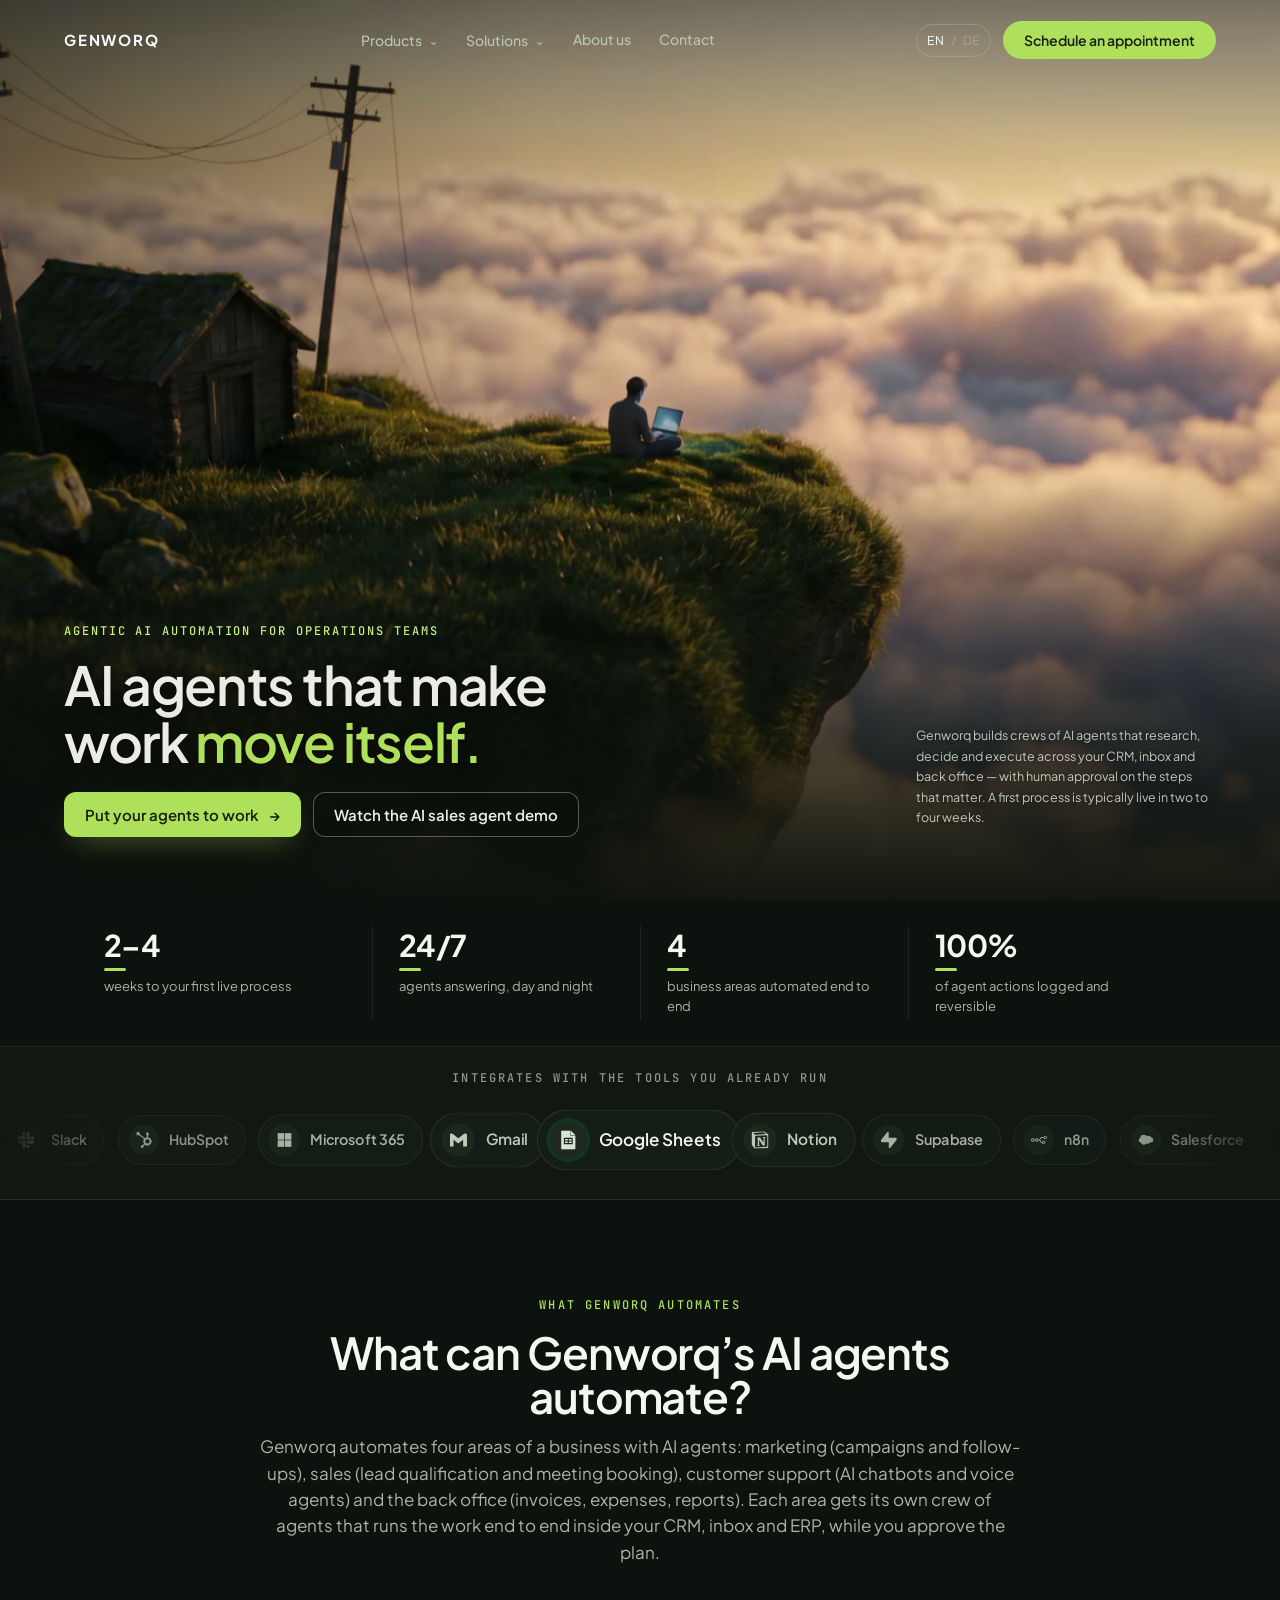
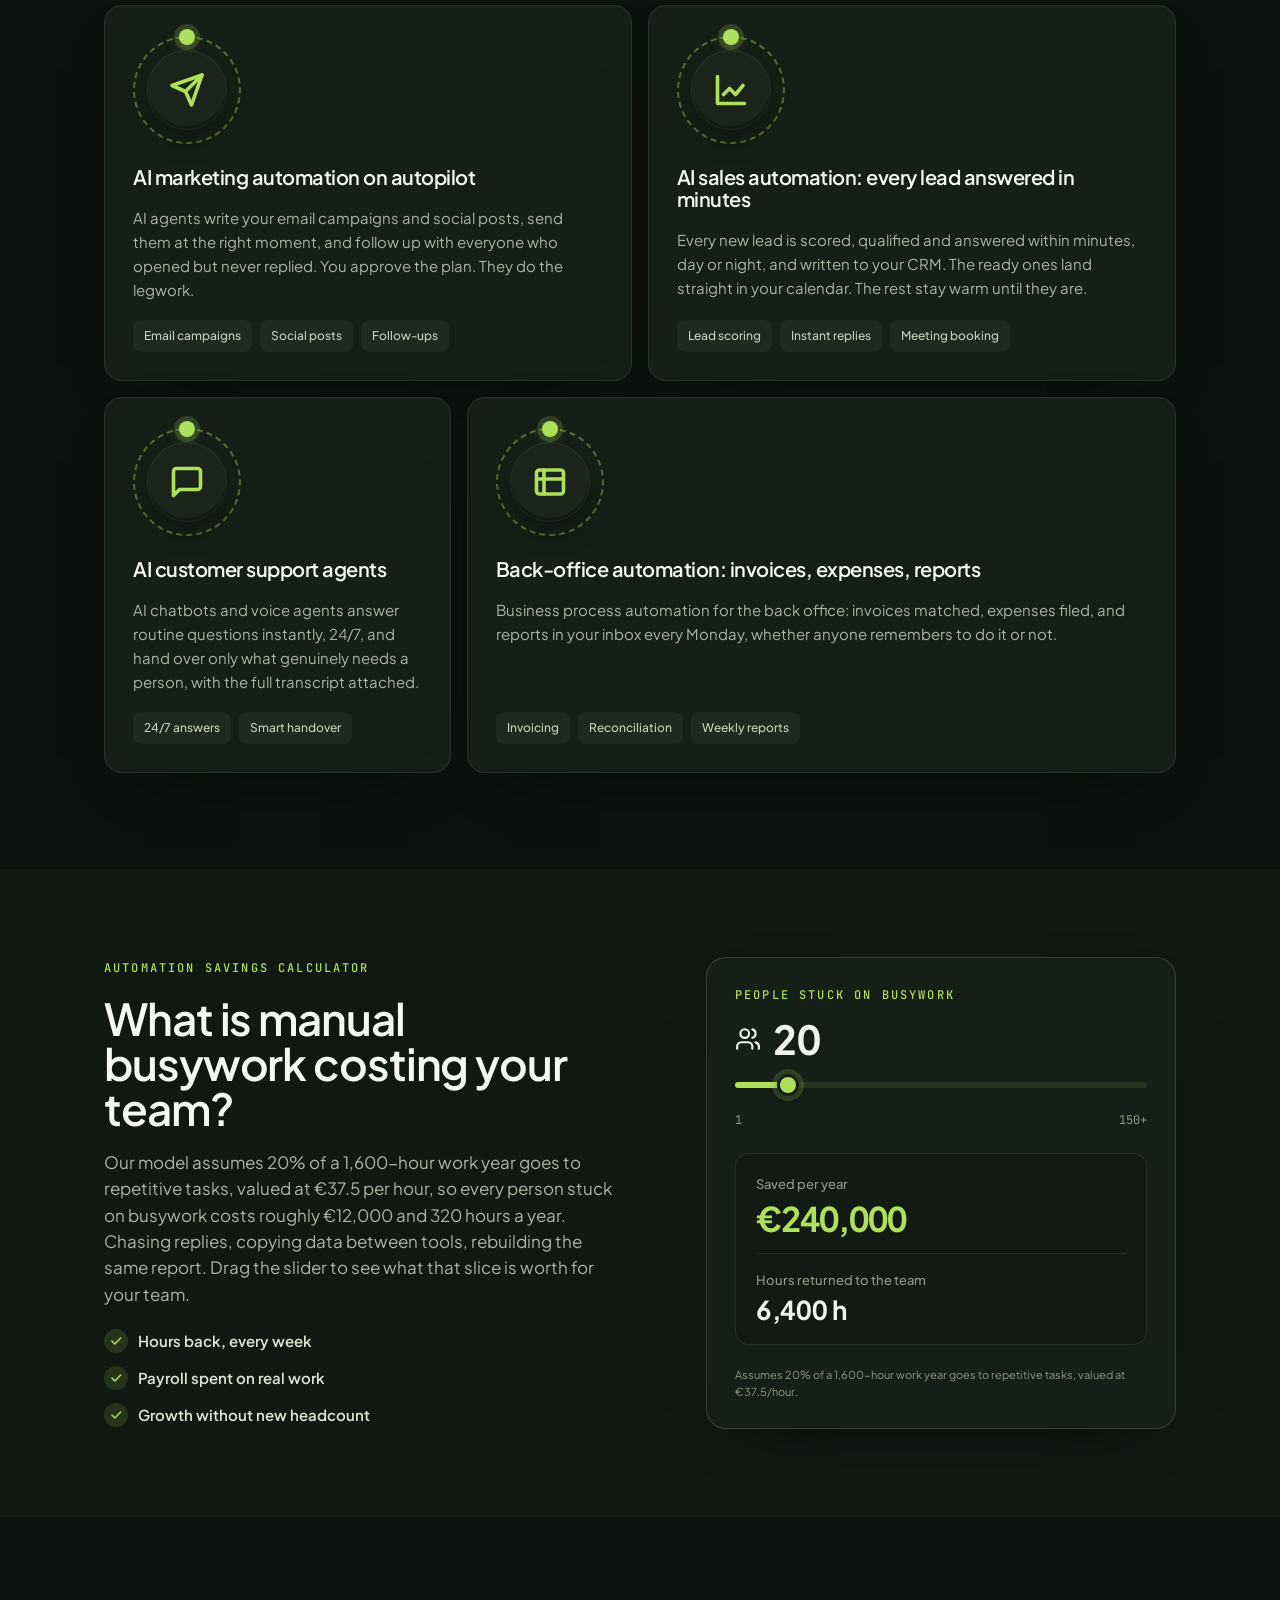
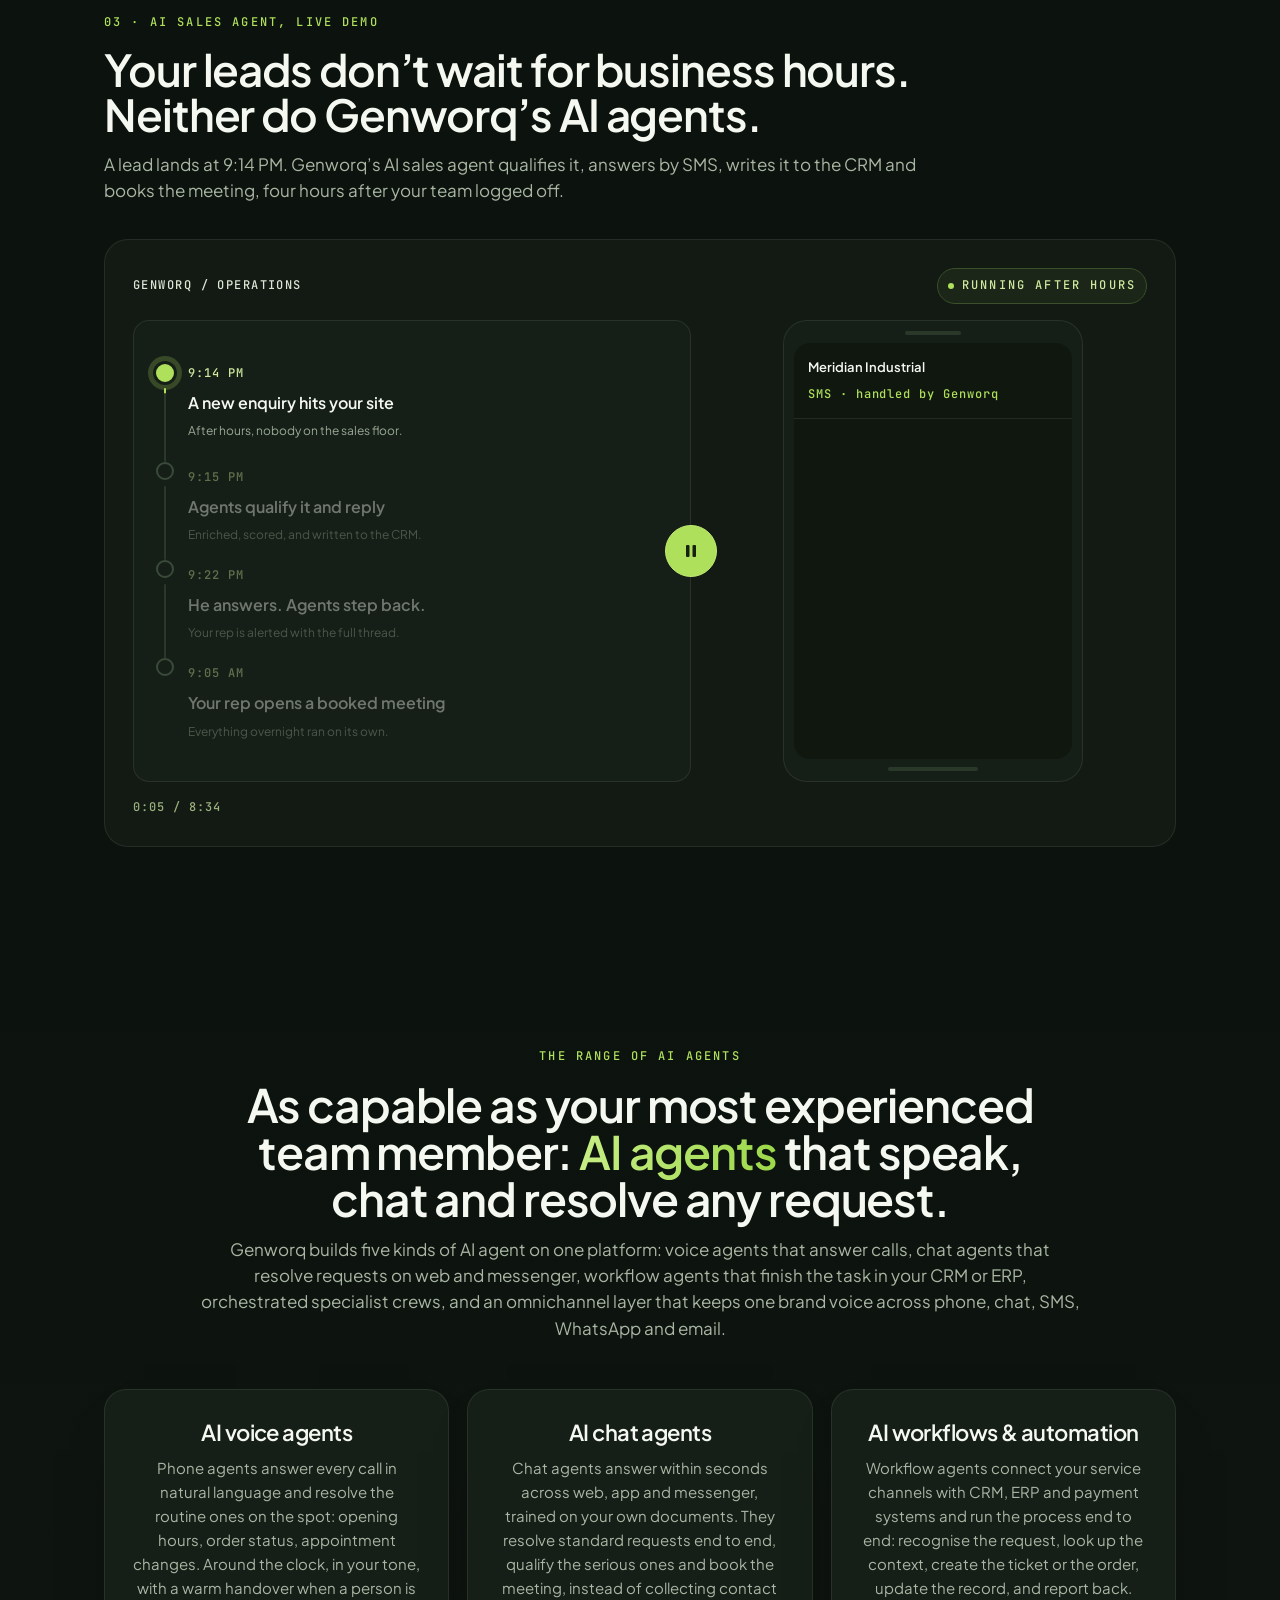
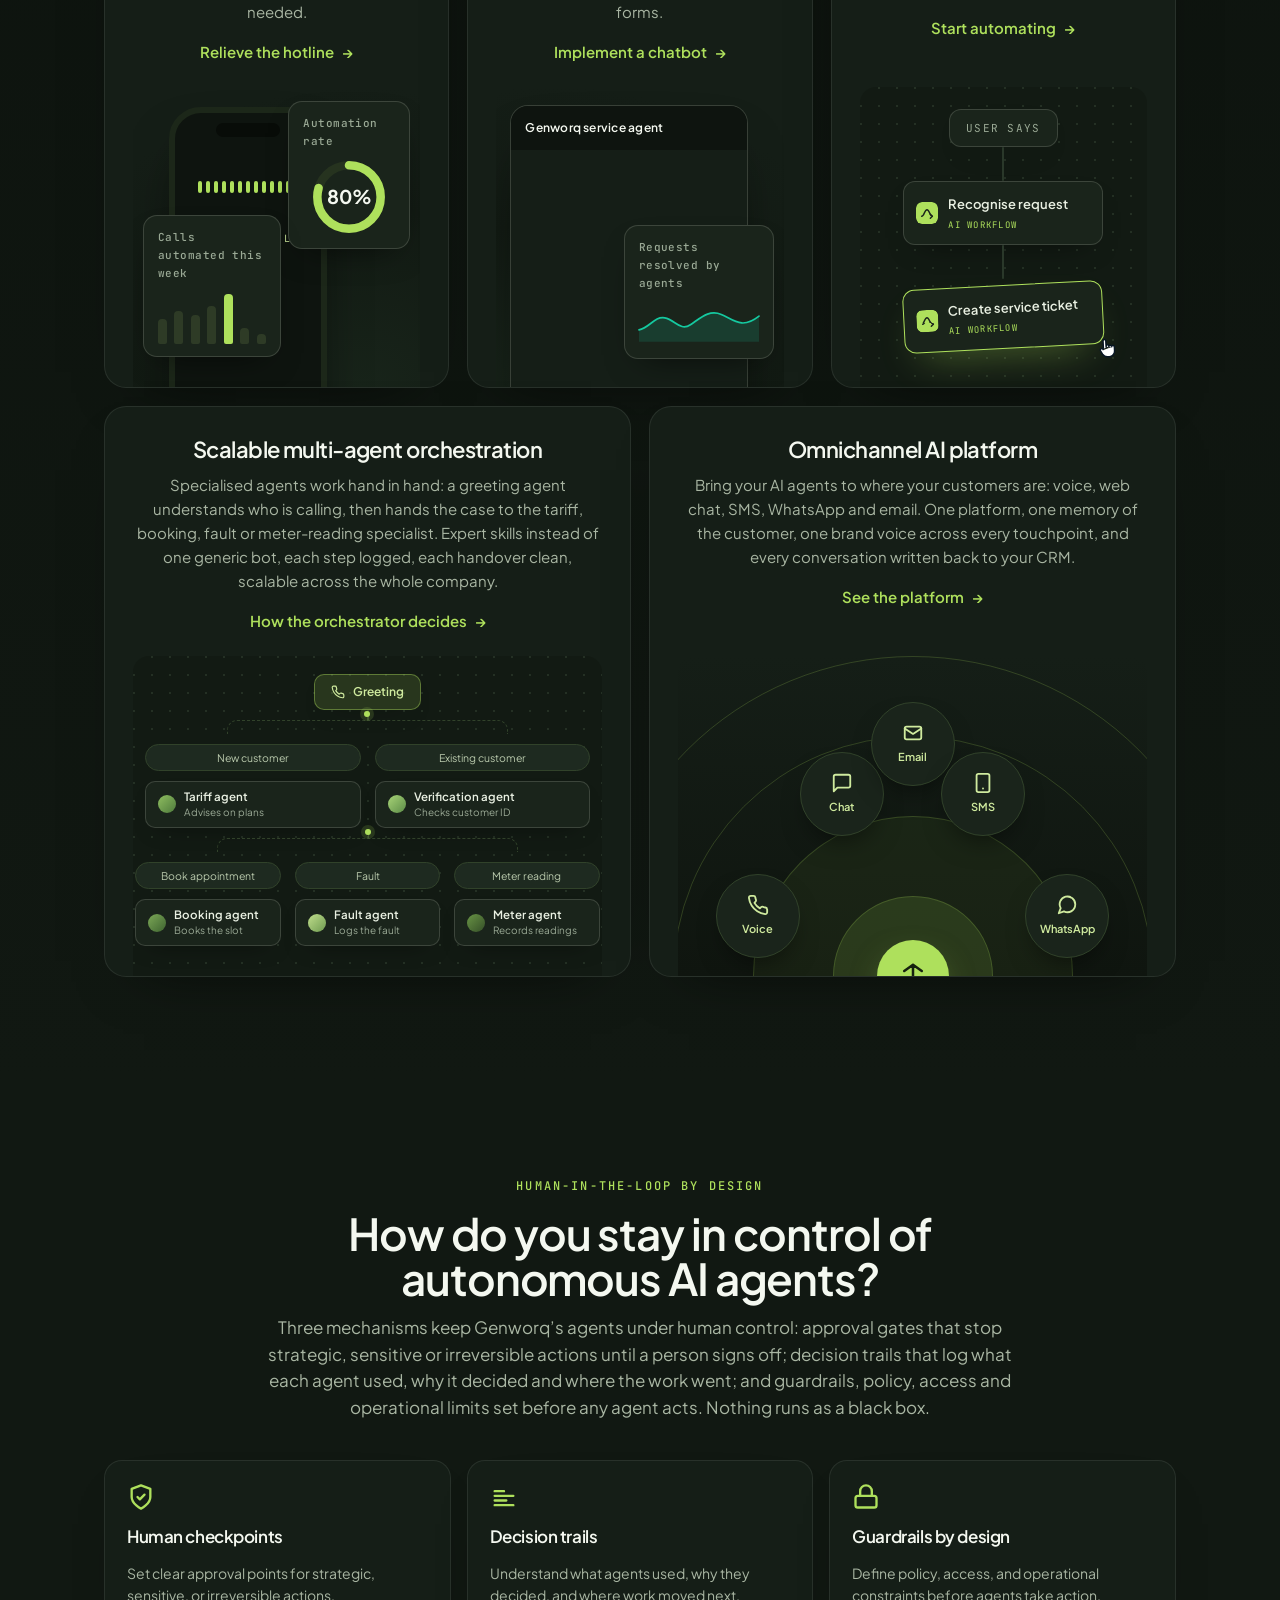
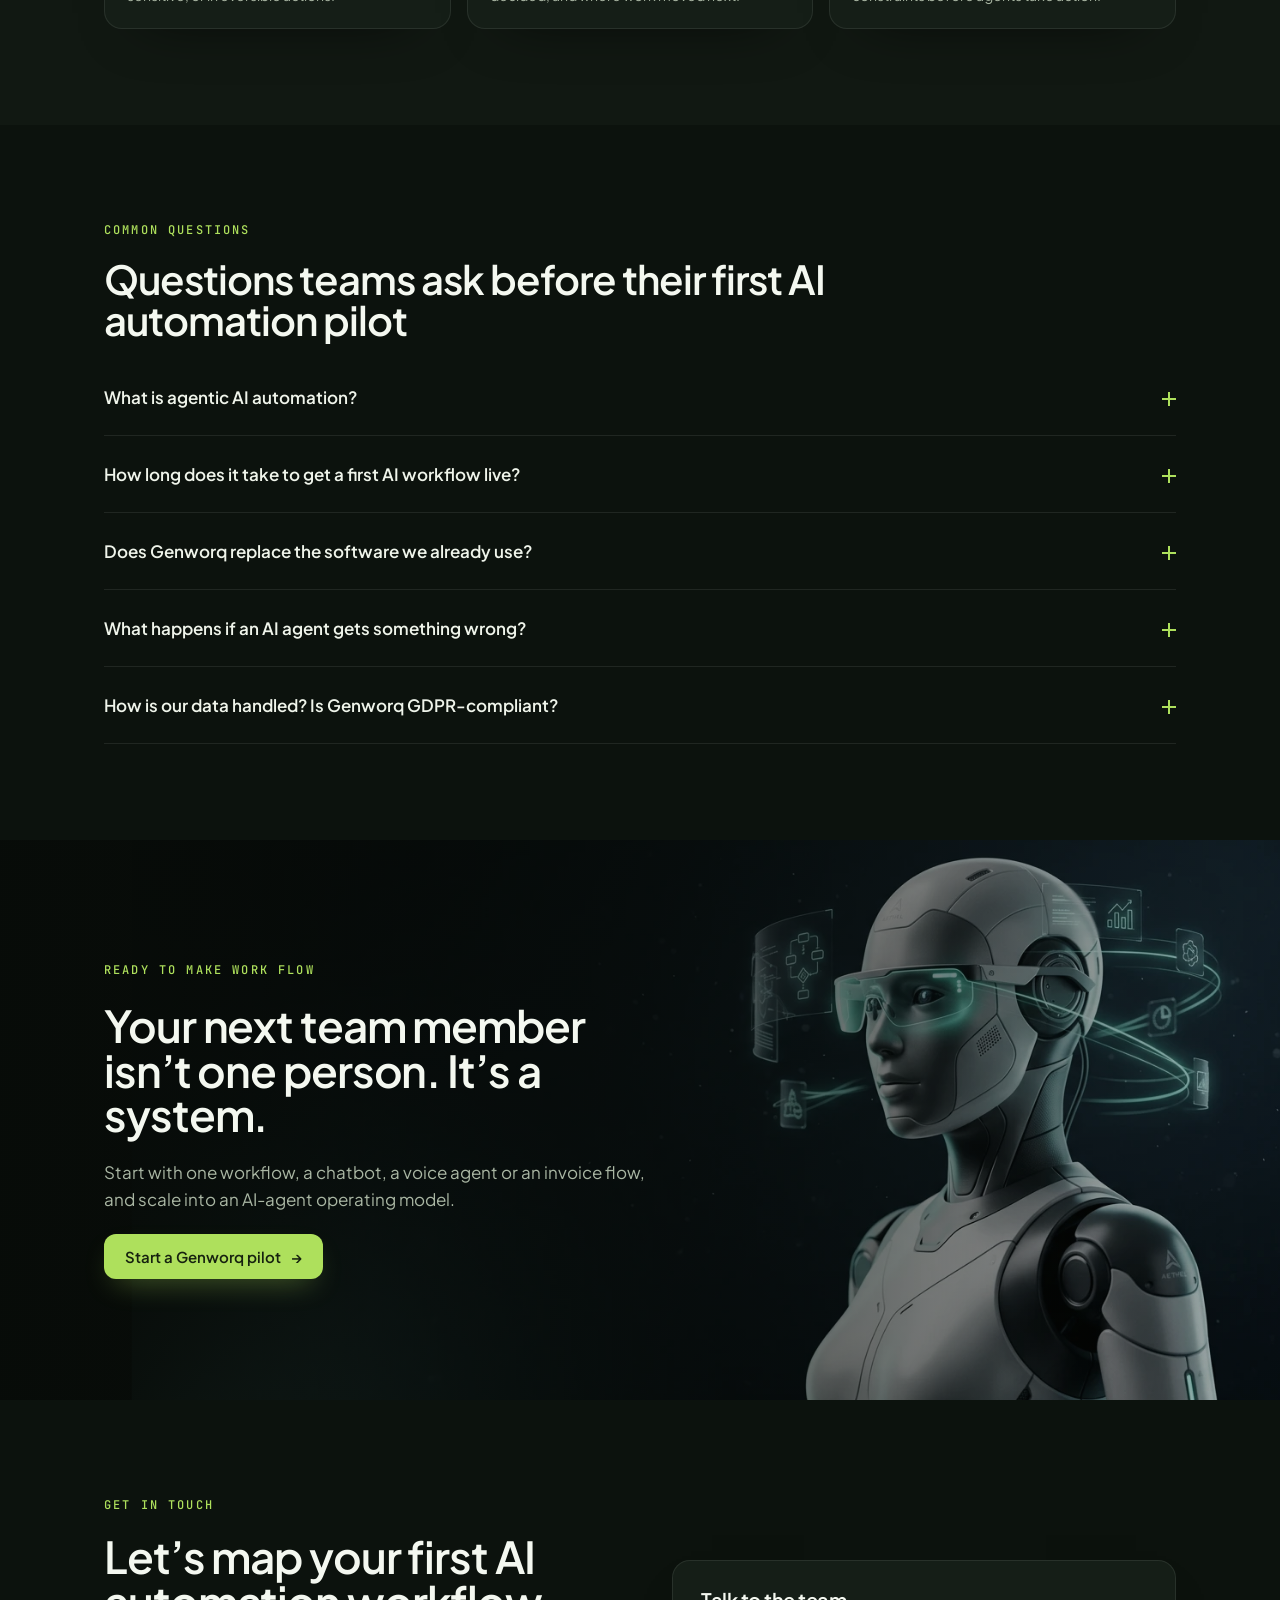
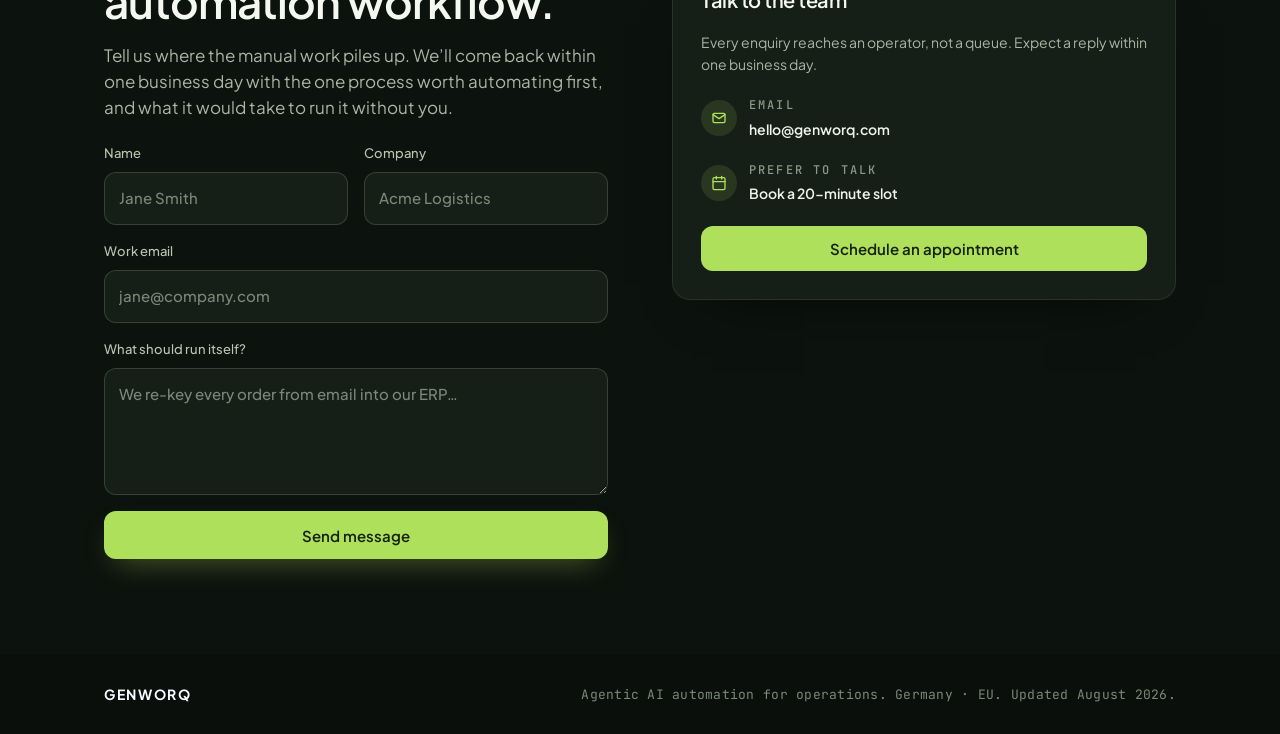
==== commit c2d3f197: "Verdant redesign: Zenze-inspired dark system - deep green, one lime accent, Plus Jakarta Sans Homepa" ====
--- a/index.html
+++ b/index.html
@@ -26,12 +26,12 @@
 <link rel="icon" href="data:image/svg+xml,%3Csvg xmlns='http://www.w3.org/2000/svg' viewBox='0 0 32 32'%3E%3Crect width='32' height='32' rx='7' fill='%23071523'/%3E%3Cpath d='M16 5v22' stroke='%2315D4E8' stroke-width='2.4' stroke-linecap='round'/%3E%3Cpath d='M8 12h16M10 20h12' stroke='%232E85FF' stroke-width='1.6' stroke-linecap='round' opacity='.85'/%3E%3C/svg%3E">
 <link rel="preconnect" href="https://fonts.googleapis.com">
 <link rel="preconnect" href="https://fonts.gstatic.com" crossorigin>
-<link href="https://fonts.googleapis.com/css2?family=Chakra+Petch:wght@600;700&family=IBM+Plex+Sans:wght@400;500;600&family=JetBrains+Mono:wght@400;500&display=swap" rel="stylesheet">
-<link rel="stylesheet" href="assets/style.css?v=20260829d">
+<link href="https://fonts.googleapis.com/css2?family=Plus+Jakarta+Sans:wght@400;500;600;700&family=IBM+Plex+Sans:wght@400;500;600&family=JetBrains+Mono:wght@400;500&display=swap" rel="stylesheet">
+<link rel="stylesheet" href="assets/style.css?v=20260829e">
 <noscript><style>.cta-band__img{background-image:url("assets/genworq-android.webp")}</style></noscript>
 <script type="application/ld+json">{"@context": "https://schema.org", "@graph": [{"@type": "Organization", "@id": "https://zabiagentshub.github.io/genworq-site/#org", "name": "Genworq", "url": "https://zabiagentshub.github.io/genworq-site/", "email": "hello@genworq.com", "logo": {"@type": "ImageObject", "url": "https://zabiagentshub.github.io/genworq-site/assets/og-logo.png", "width": 512, "height": 512}, "description": "Genworq builds agentic AI systems: coordinated crews of AI agents that research, decide and execute across a company’s CRM, inbox and operations stack, with human approval gates and a full decision trail.", "knowsAbout": ["AI agents", "agentic AI", "business process automation", "AI voice agents", "AI chatbots", "sales automation", "marketing automation", "AI orchestration", "human-in-the-loop automation"], "areaServed": ["DE", "AT", "CH", "EU"], "availableLanguage": ["en", "de"], "contactPoint": {"@type": "ContactPoint", "contactType": "sales", "email": "hello@genworq.com", "availableLanguage": ["en", "de"]}, "hasOfferCatalog": {"@type": "OfferCatalog", "name": "Genworq AI agent solutions", "itemListElement": [{"@type": "Offer", "itemOffered": {"@type": "Service", "name": "Business Process Automation (AI agents)", "url": "https://zabiagentshub.github.io/genworq-site/solutions/business-process-automation.html", "provider": {"@id": "https://zabiagentshub.github.io/genworq-site/#org"}}}, {"@type": "Offer", "itemOffered": {"@type": "Service", "name": "AI Voice Agents (AI agents)", "url": "https://zabiagentshub.github.io/genworq-site/solutions/ai-voice-agents.html", "provider": {"@id": "https://zabiagentshub.github.io/genworq-site/#org"}}}, {"@type": "Offer", "itemOffered": {"@type": "Service", "name": "AI Chatbots (AI agents)", "url": "https://zabiagentshub.github.io/genworq-site/solutions/ai-chatbots.html", "provider": {"@id": "https://zabiagentshub.github.io/genworq-site/#org"}}}, {"@type": "Offer", "itemOffered": {"@type": "Service", "name": "Sales Automation (AI agents)", "url": "https://zabiagentshub.github.io/genworq-site/solutions/sales-automation.html", "provider": {"@id": "https://zabiagentshub.github.io/genworq-site/#org"}}}, {"@type": "Offer", "itemOffered": {"@type": "Service", "name": "Marketing Automation (AI agents)", "url": "https://zabiagentshub.github.io/genworq-site/solutions/marketing-automation.html", "provider": {"@id": "https://zabiagentshub.github.io/genworq-site/#org"}}}]}}, {"@type": "WebSite", "@id": "https://zabiagentshub.github.io/genworq-site/#website", "url": "https://zabiagentshub.github.io/genworq-site/", "name": "Genworq", "publisher": {"@id": "https://zabiagentshub.github.io/genworq-site/#org"}, "inLanguage": ["en", "de"]}, {"@type": "WebPage", "@id": "https://zabiagentshub.github.io/genworq-site/#webpage", "url": "https://zabiagentshub.github.io/genworq-site/", "name": "Genworq | AI Agents That Run Your Busywork, End to End", "description": "Genworq builds agentic AI for operations: a crew of AI agents that researches, decides and executes across your CRM, inbox and back office, with human approval.", "isPartOf": {"@id": "https://zabiagentshub.github.io/genworq-site/#website"}, "about": {"@id": "https://zabiagentshub.github.io/genworq-site/#org"}, "inLanguage": "en", "primaryImageOfPage": {"@type": "ImageObject", "url": "https://zabiagentshub.github.io/genworq-site/assets/hero-dusk-poster.jpg", "width": 1920, "height": 1080}, "dateModified": "2026-08-29"}, {"@type": "FAQPage", "mainEntity": [{"@type": "Question", "name": "What is agentic AI automation?", "acceptedAnswer": {"@type": "Answer", "text": "Agentic AI automation means AI agents that do not just answer questions but carry out work: they read a task, gather context from your systems, decide the next step and execute it, for example qualifying a lead, matching an invoice or booking a meeting, while a person approves the steps that matter."}}, {"@type": "Question", "name": "How long does it take to get a first AI workflow live?", "acceptedAnswer": {"@type": "Answer", "text": "Most first processes go live in two to four weeks. We start with a single workflow rather than your whole operation, so you see it working before you commit further, and scale from there."}}, {"@type": "Question", "name": "Does Genworq replace the software we already use?", "acceptedAnswer": {"@type": "Answer", "text": "No. Genworq builds on top of your existing CRM, inbox, accounting package and spreadsheets, for example HubSpot, Microsoft 365, Slack, Supabase and n8n. Nothing gets thrown out and nobody has to learn a new system."}}, {"@type": "Question", "name": "What happens if an AI agent gets something wrong?", "acceptedAnswer": {"@type": "Answer", "text": "Every action is logged and reversible. Anything the system is not confident about is held for a person instead of guessed at, and you decide which steps always need a human sign-off before they run."}}, {"@type": "Question", "name": "How is our data handled? Is Genworq GDPR-compliant?", "acceptedAnswer": {"@type": "Answer", "text": "Your data stays in your systems and stays yours. Genworq is GDPR-compliant by design: processing on EU (Frankfurt-hosted) infrastructure, explicit consent and retention rules, role-based access, and a full audit trail of every action taken."}}]}]}</script>
 </head>
-<body class="meadow">
+<body class="verdant">
 <a class="skip" href="#main"><span class="en">Skip to content</span><span class="de">Zum Inhalt springen</span></a>
 
 <header class="nav" id="nav">
@@ -76,6 +76,15 @@
 
 <div class="page">
 
+<section class="stats" aria-label="Key numbers">
+  <div class="wrap stats-in">
+    <div class="stat reveal"><b>2–4</b><span class="sl"><span class="en">weeks to your first live process</span><span class="de">Wochen bis zum ersten Live-Prozess</span></span></div>
+    <div class="stat reveal"><b>24/7</b><span class="sl"><span class="en">agents answering, day and night</span><span class="de">Agenten im Einsatz, Tag und Nacht</span></span></div>
+    <div class="stat reveal"><b>4</b><span class="sl"><span class="en">business areas automated end to end</span><span class="de">Bereiche, Ende-zu-Ende automatisiert</span></span></div>
+    <div class="stat reveal"><b>100%</b><span class="sl"><span class="en">of agent actions logged and reversible</span><span class="de">der Aktionen protokolliert und reversibel</span></span></div>
+  </div>
+</section>
+
 <!-- ============ PROOF STRIP ============ -->
 <section class="proof" aria-label="Works with your stack">
   <div class="proof-in">
@@ -93,25 +102,25 @@
       <p class="lead"><span class="en">Genworq automates four areas of a business with AI agents: marketing (campaigns and follow-ups), sales (lead qualification and meeting booking), customer support (AI chatbots and voice agents) and the back office (invoices, expenses, reports). Each area gets its own crew of agents that runs the work end to end inside your CRM, inbox and ERP, while you approve the plan.</span><span class="de">Genworq automatisiert vier Bereiche eines Unternehmens mit KI-Agenten: Marketing (Kampagnen und Follow-ups), Vertrieb (Lead-Qualifizierung und Terminbuchung), Kundensupport (KI-Chatbots und Voice-Agenten) und Backoffice (Rechnungen, Ausgaben, Berichte). Jeder Bereich bekommt seine eigene Crew aus Agenten, die die Arbeit Ende-zu-Ende in CRM, Posteingang und ERP erledigt, während Sie den Plan freigeben.</span></p>
     </div>
     <div class="cap-grid">
-      <article class="cap reveal" style="--orb:#3F7A52;--disc:#EDF4EA">
+      <article class="cap reveal" style="--orb:#AEE05C;--disc:#1A241B">
         <div class="orbit"><span class="sat"></span><span class="disc"><svg viewBox="0 0 24 24"><path d="M22 2 11 13"/><path d="M22 2 15 22l-4-9-9-4z"/></svg></span></div>
         <h3><span class="en">AI marketing automation on autopilot</span><span class="de">KI-Marketing-Automatisierung auf Autopilot</span></h3>
         <p><span class="en">AI agents write your email campaigns and social posts, send them at the right moment, and follow up with everyone who opened but never replied. You approve the plan. They do the legwork.</span><span class="de">Agenten schreiben Ihre Kampagnen, senden sie im richtigen Moment und haken bei allen nach, die geöffnet, aber nie geantwortet haben. Sie geben den Plan frei. Sie machen die Arbeit.</span></p>
         <div class="chips"><span><span class="en">Email campaigns</span><span class="de">E-Mail-Kampagnen</span></span><span><span class="en">Social posts</span><span class="de">Social Posts</span></span><span>Follow-ups</span></div>
       </article>
-      <article class="cap reveal" style="--orb:#B98A3D;--disc:#F7F1E0">
+      <article class="cap reveal" style="--orb:#AEE05C;--disc:#1A241B">
         <div class="orbit"><span class="sat"></span><span class="disc"><svg viewBox="0 0 24 24"><path d="M3 3v18h18"/><path d="m7 15 4-4 4 4 5-6"/></svg></span></div>
         <h3><span class="en">AI sales automation: every lead answered in minutes</span><span class="de">KI-Vertriebsautomatisierung: jeder Lead in Minuten beantwortet</span></h3>
         <p><span class="en">Every new lead is scored, qualified and answered within minutes, day or night, and written to your CRM. The ready ones land straight in your calendar. The rest stay warm until they are.</span><span class="de">Jeder neue Lead wird innerhalb von Minuten qualifiziert und beantwortet, Tag und Nacht. Die reifen landen direkt in Ihrem Kalender. Die anderen bleiben warm, bis sie es sind.</span></p>
         <div class="chips"><span><span class="en">Lead scoring</span><span class="de">Lead-Scoring</span></span><span><span class="en">Instant replies</span><span class="de">Sofortantworten</span></span><span><span class="en">Meeting booking</span><span class="de">Terminbuchung</span></span></div>
       </article>
-      <article class="cap cap-s reveal" style="--orb:#2F6B5E;--disc:#E8F1EE">
+      <article class="cap cap-s reveal" style="--orb:#AEE05C;--disc:#1A241B">
         <div class="orbit"><span class="sat"></span><span class="disc"><svg viewBox="0 0 24 24"><path d="M21 15a2 2 0 0 1-2 2H7l-4 4V5a2 2 0 0 1 2-2h14a2 2 0 0 1 2 2z"/></svg></span></div>
         <h3><span class="en">AI customer support agents</span><span class="de">KI-Kundensupport-Agenten</span></h3>
         <p><span class="en">AI chatbots and voice agents answer routine questions instantly, 24/7, and hand over only what genuinely needs a person, with the full transcript attached.</span><span class="de">KI-Chatbots und Voice-Agenten beantworten Routinefragen sofort, rund um die Uhr, und übergeben nur, was wirklich einen Menschen braucht, mit vollständigem Verlauf.</span></p>
         <div class="chips"><span><span class="en">24/7 answers</span><span class="de">24/7 Antworten</span></span><span><span class="en">Smart handover</span><span class="de">Kluge Übergabe</span></span></div>
       </article>
-      <article class="cap cap-l reveal" style="--orb:#6B7B3C;--disc:#F0F3E2">
+      <article class="cap cap-l reveal" style="--orb:#AEE05C;--disc:#1A241B">
         <div class="orbit"><span class="sat"></span><span class="disc"><svg viewBox="0 0 24 24"><rect x="3" y="4" width="18" height="16" rx="2"/><path d="M3 10h18M8 4v16"/></svg></span></div>
         <h3><span class="en">Back-office automation: invoices, expenses, reports</span><span class="de">Backoffice-Automatisierung: Rechnungen, Ausgaben, Berichte</span></h3>
         <p><span class="en">Business process automation for the back office: invoices matched, expenses filed, and reports in your inbox every Monday, whether anyone remembers to do it or not.</span><span class="de">Geschäftsprozess-Automatisierung fürs Backoffice: Rechnungen abgeglichen, Ausgaben verbucht und Berichte jeden Montag im Posteingang, ob jemand daran denkt oder nicht.</span></p>
@@ -396,6 +405,6 @@
   <div class="wrap"><span class="fbrand">GENWORQ</span><span class="ftag"><span class="en">Agentic AI automation for operations. Germany · EU. Updated August 2026.</span><span class="de">Agentische KI-Automatisierung für den Betrieb. Deutschland · EU. Stand August 2026.</span></span></div>
 </footer>
 
-<script src="assets/app.js?v=20260829d" defer></script>
+<script src="assets/app.js?v=20260829e" defer></script>
 </body>
 </html>
--- a/assets/style.css
+++ b/assets/style.css
@@ -778,197 +778,242 @@
 }
 
 
-/* ============ MEADOW THEME (homepage): paper, forest green, brass ============ */
-body.meadow{
-  --canvas:#F7F5EF;--panel:#FFFFFF;--ink:#23281F;--ink-2:#1E2419;--aqua:#3F7A52;--blue:#2E5B3F;
-  --mist:#EFEDE2;--proof:#F1EFE5;--muted:#66705C;--muted-2:#4E5745;--kicker:#8A6B2F;
-  --border:#E3E0D2;--border-2:#D6D2BE;--foot:#101A14;
-  --grad:linear-gradient(90deg,#3F7A52 0%,#2E5B3F 100%);
+
+/* ============ VERDANT THEME (homepage): deep green dark, one lime accent ============ */
+body.verdant{
+  --canvas:#0C120D;--panel:#151E17;--ink:#EFF4EA;--ink-2:#F4F8F0;--aqua:#AEE05C;--blue:#9CD84A;
+  --mist:#111812;--proof:#111812;--muted:#A9B6A3;--muted-2:#8C9986;--kicker:#AEE05C;
+  --border:rgba(233,242,225,.09);--border-2:rgba(233,242,225,.16);--foot:#0A0F0B;
+  --grad:linear-gradient(90deg,#C7EE85 0%,#9CD84A 100%);
+  --font-display:'Plus Jakarta Sans',system-ui,sans-serif;
+  --font-body:'Plus Jakarta Sans',system-ui,-apple-system,sans-serif;
+  --font:var(--font-body);
+  --tshadow:0 1px 2px rgba(2,6,3,.9),0 3px 12px rgba(2,6,3,.7);
   background:var(--canvas);color:var(--ink);
 }
-body.meadow h1,body.meadow h2,body.meadow h3,body.meadow h4{color:var(--ink-2)}
-body.meadow :focus-visible{outline-color:#3F7A52}
-body.meadow .skip{background:#2E5B3F;color:#EDF4EC}
-body.meadow ::selection{background:rgba(63,122,82,.28)}
-
-/* nav: deep green */
-body.meadow .nav.solid{background:rgba(14,22,17,.93);border-bottom-color:rgba(235,242,225,.07)}
-body.meadow .nav-links>a,body.meadow .dd>button{color:#C3CBB9;position:relative}
-body.meadow .nav-links>a:hover,body.meadow .dd>button:hover,body.meadow .dd.open>button{color:#F2F6EC}
-body.meadow .nav-links>a::after,body.meadow .dd>button::after{content:"";position:absolute;left:0;right:100%;bottom:6px;height:2px;border-radius:2px;background:var(--grad);transition:right .35s var(--ease)}
-body.meadow .nav-links>a:hover::after,body.meadow .dd>button:hover::after{right:0}
-body.meadow .dd-panel{background:#14201A;border-color:rgba(190,215,180,.16);box-shadow:0 24px 60px -20px rgba(4,10,6,.7)}
-body.meadow .dd-h{color:#8A9982}
-body.meadow .dd-panel a:hover{background:rgba(190,215,180,.09)}
-body.meadow .dd-panel b{color:#F2F6EC}
-body.meadow .dd-panel small{color:#B7C2AC}
-body.meadow .dd-panel .dd-all{border-top-color:rgba(190,215,180,.16);color:#A8D9B2}
-body.meadow .lang{border-color:rgba(195,203,185,.4);color:#C3CBB9}
-body.meadow .lang:hover{border-color:#8FC79A;color:#F2F6EC}
-@media (max-width:980px){body.meadow .nav-links{background:#121C15;border-bottom-color:rgba(235,242,225,.09)}}
-
-/* buttons */
-body.meadow .btn-grad{color:#EFF6EC;box-shadow:0 12px 30px -14px rgba(46,91,63,.65);position:relative;overflow:hidden}
-body.meadow .btn-grad::before{content:"";position:absolute;top:0;bottom:0;left:-70%;width:45%;background:linear-gradient(105deg,rgba(255,255,255,0) 0%,rgba(255,255,255,.4) 50%,rgba(255,255,255,0) 100%);transform:skewX(-18deg);transition:left .6s var(--ease)}
-body.meadow .btn-grad:hover::before{left:125%}
-body.meadow .btn-aqua{background:#2E5B3F;color:#EDF4EC}
-body.meadow .btn-aqua:hover{background:#376E4B}
-body.meadow .btn-ink{background:#1B2118;color:#F2F6EC}
-body.meadow .btn-white{background:rgba(255,255,255,.92);color:#35493B}
-body.meadow .hs-title{color:rgba(255,249,238,.93)}
+html:has(body.verdant){background:#0C120D}
+body.verdant h1,body.verdant h2,body.verdant h3{color:var(--ink-2);font-weight:600;letter-spacing:-.025em}
+body.verdant h4{color:var(--ink-2)}
+body.verdant :focus-visible{outline-color:#AEE05C}
+body.verdant .skip{background:#AEE05C;color:#16210F}
+body.verdant ::selection{background:rgba(174,224,92,.3)}
+body.verdant .calc-val span,body.verdant .rv{font-weight:700}
+
+/* nav */
+body.verdant .nav.solid{background:rgba(10,15,11,.92);border-bottom-color:rgba(233,242,225,.07)}
+body.verdant .nav-links>a,body.verdant .dd>button{color:#B9C6B2;position:relative}
+body.verdant .nav-links>a:hover,body.verdant .dd>button:hover,body.verdant .dd.open>button{color:#F4F8F0}
+body.verdant .nav-links>a::after,body.verdant .dd>button::after{content:"";position:absolute;left:0;right:100%;bottom:6px;height:2px;border-radius:2px;background:#AEE05C;transition:right .35s var(--ease)}
+body.verdant .nav-links>a:hover::after,body.verdant .dd>button:hover::after{right:0}
+body.verdant .dd-panel{background:#121A13;border-color:rgba(233,242,225,.1);box-shadow:0 24px 60px -20px rgba(0,0,0,.7)}
+body.verdant .dd-h{color:#7C8877}
+body.verdant .dd-panel a:hover{background:rgba(174,224,92,.08)}
+body.verdant .dd-panel b{color:#F4F8F0}
+body.verdant .dd-panel small{color:#A9B6A3}
+body.verdant .dd-panel .dd-all{border-top-color:rgba(233,242,225,.1);color:#AEE05C}
+body.verdant .lang{border-color:rgba(185,198,178,.35);color:#B9C6B2}
+body.verdant .lang:hover{border-color:#AEE05C;color:#F4F8F0}
+@media (max-width:980px){body.verdant .nav-links{background:#0E140F;border-bottom-color:rgba(233,242,225,.08)}}
+
+/* buttons: lime primary, quiet secondaries */
+body.verdant .btn-grad{background:#AEE05C;color:#16210F;box-shadow:0 12px 30px -12px rgba(174,224,92,.45);position:relative;overflow:hidden}
+body.verdant .btn-grad::before{content:"";position:absolute;top:0;bottom:0;left:-70%;width:45%;background:linear-gradient(105deg,rgba(255,255,255,0) 0%,rgba(255,255,255,.5) 50%,rgba(255,255,255,0) 100%);transform:skewX(-18deg);transition:left .6s var(--ease)}
+body.verdant .btn-grad:hover::before{left:125%}
+body.verdant .btn-grad:hover{filter:none;background:#C0EA74}
+body.verdant .btn-aqua{background:#AEE05C;color:#16210F}
+body.verdant .btn-aqua:hover{background:#C0EA74}
+body.verdant .btn-ink{background:#AEE05C;color:#16210F}
+body.verdant .btn-white{background:rgba(255,255,255,.08);color:#EFF4EA;border:1px solid rgba(233,242,225,.18);backdrop-filter:blur(6px)}
+body.verdant .btn-white:hover{background:rgba(255,255,255,.14)}
+
+/* hero: film melts into the dark page */
+body.verdant .hero-scene{background:#0C120D}
+body.verdant .hs-scrim{background:linear-gradient(180deg,rgba(6,10,7,.55) 0%,rgba(6,10,7,0) 26%,rgba(6,10,7,0) 52%,rgba(12,18,13,.82) 88%,#0C120D 100%),linear-gradient(90deg,rgba(6,10,7,.45) 0%,rgba(6,10,7,.08) 42%,rgba(6,10,7,0) 65%)}
+body.verdant .hs-eyebrow{color:#C7EE85}
+body.verdant .hs-eyebrow .en,body.verdant .hs-eyebrow .de{background:linear-gradient(100deg,#C7EE85 0%,#C7EE85 42%,#F0FAD8 50%,#C7EE85 58%,#C7EE85 100%);background-size:230% 100%;background-position:120% 0;-webkit-background-clip:text;background-clip:text;-webkit-text-fill-color:transparent}
+body.verdant .hs-title{color:rgba(246,250,242,.95);font-weight:600}
+body.verdant .hs-title span>.w:nth-last-child(-n+2)>span{color:#AEE05C}
+body.verdant .btn-ghost{background:rgba(10,15,11,.4);color:#E9F0E2;border:1px solid rgba(220,235,205,.35);backdrop-filter:blur(8px)}
+body.verdant .btn-ghost:hover{background:rgba(10,15,11,.6);border-color:rgba(220,235,205,.6)}
+body.verdant .hs-note{color:rgba(226,236,218,.82)}
+body.verdant .hs-cue{color:rgba(210,226,195,.55)}
+
+/* stats band (under hero) */
+body.verdant .stats{background:var(--canvas);border-bottom:1px solid var(--border)}
+body.verdant .stats-in{display:grid;grid-template-columns:repeat(4,1fr);gap:0;padding-top:26px;padding-bottom:26px}
+body.verdant .stat{display:flex;flex-direction:column;gap:6px;padding:4px 26px;border-left:1px solid var(--border)}
+body.verdant .stat:first-child{border-left:0;padding-left:0}
+body.verdant .stat b{font-family:var(--font-display);font-weight:700;font-size:30px;line-height:1;color:#F4F8F0;letter-spacing:-.02em}
+body.verdant .stat b::after{content:"";display:block;width:22px;height:3px;border-radius:2px;background:#AEE05C;margin-top:8px}
+body.verdant .stat .sl{font-size:13px;line-height:1.5;color:var(--muted)}
+@media (max-width:860px){body.verdant .stats-in{grid-template-columns:1fr 1fr;gap:18px 0}body.verdant .stat:nth-child(3){border-left:0;padding-left:0}}
 
 /* proof strip + stack pills */
-body.meadow .proof{border-bottom-color:rgba(70,90,60,.12)}
-body.meadow .kicker.muted{color:#77816B}
-body.meadow .stack-list li{color:#3C4536;background:#fff;box-shadow:0 3px 10px rgba(40,60,35,.06)}
-body.meadow .stack-list li .mk{background:#EFF2E6}
-body.meadow .stack-list li.plus{color:#6B7560}
-body.meadow .stack-list li.plus .mk{background:#E7EAD9;color:#6B7560}
-
-/* cards: caps / trust / services */
-body.meadow .cap,body.meadow .tcard,body.meadow .svc{transition:opacity .9s var(--ease),transform .45s var(--ease),box-shadow .45s,border-color .45s}
-body.meadow .cap,body.meadow .loop,body.meadow .tcard,body.meadow .svc,body.meadow .ccard{background:#fff;border-color:rgba(220,217,200,.8);box-shadow:0 18px 44px -30px rgba(40,60,35,.16)}
-body.meadow .cap:hover,body.meadow .tcard:hover,body.meadow .svc:hover{transform:translateY(-5px);box-shadow:0 30px 60px -28px rgba(40,60,35,.26);border-color:rgba(63,122,82,.45)}
-body.meadow .cap p{color:#4C5544}
-body.meadow .chips>span{color:#4E5F42;background:#EFF2E4;transition:background .3s,color .3s}
-body.meadow .cap:hover .chips>span{background:#E3EBD4;color:#2E5B3F}
-body.meadow .tcard svg{stroke:#3F7A52}
-body.meadow .tcard p{color:var(--muted)}
-body.meadow .node{border-color:var(--border)}
-body.meadow .node .disc svg{stroke:#3F7A52}
-body.meadow .node .nl{color:#66705C}
-body.meadow .link{background:#E4E4D2}
-body.meadow .link .pulse{background:linear-gradient(90deg,rgba(63,122,82,0) 0%,rgba(63,122,82,.55) 55%,rgba(46,91,63,1) 92%,rgba(255,255,255,0) 100%)}
-body.meadow .return{border-color:#E4E4D2}
+body.verdant .proof{border-bottom:1px solid var(--border)}
+body.verdant .kicker.muted{color:#8C9986}
+body.verdant .stack-list li{color:#D9E4D2;background:#151E17;border-color:var(--border);box-shadow:none}
+body.verdant .stack-list li .mk{background:#1E2A20}
+body.verdant .stack-list li .mk::before{background:#D9E4D2}
+body.verdant .stack-list li.hot{color:#F4F8F0}
+body.verdant .stack-list li.plus{color:#8C9986;border-color:var(--border-2)}
+body.verdant .stack-list li.plus .mk{background:#1E2A20;color:#8C9986}
+
+/* cards: dark surfaces, lime accents only */
+body.verdant .cap,body.verdant .tcard,body.verdant .svc{transition:opacity .9s var(--ease),transform .45s var(--ease),box-shadow .45s,border-color .45s}
+body.verdant .cap,body.verdant .loop,body.verdant .tcard,body.verdant .svc,body.verdant .ccard{background:var(--panel);border-color:var(--border);box-shadow:0 24px 60px -40px rgba(0,0,0,.8)}
+body.verdant .cap:hover,body.verdant .tcard:hover,body.verdant .svc:hover{transform:translateY(-5px);box-shadow:0 34px 70px -38px rgba(0,0,0,.9);border-color:rgba(174,224,92,.4)}
+body.verdant .cap p{color:var(--muted)}
+body.verdant .chips>span{color:#C2D0BA;background:#1E2A20;transition:background .3s,color .3s}
+body.verdant .cap:hover .chips>span{background:#26331F;color:#D9EFB2}
+body.verdant .orbit .disc{background:#1A241B;box-shadow:0 14px 30px -12px rgba(0,0,0,.6),0 0 0 1px var(--border),inset 0 -3px 0 #121A13}
+body.verdant .orbit::before{border-color:rgba(174,224,92,.4)}
+body.verdant .tcard svg{stroke:#AEE05C}
+body.verdant .tcard p{color:var(--muted)}
+body.verdant .node{background:#151E17;border-color:var(--border)}
+body.verdant .node .disc{background:#1E2A20}
+body.verdant .node .disc svg{stroke:#AEE05C}
+body.verdant .node .nl{color:#8C9986}
+body.verdant .link{background:#243024}
+body.verdant .link .pulse{background:linear-gradient(90deg,rgba(174,224,92,0) 0%,rgba(174,224,92,.5) 55%,rgba(174,224,92,1) 92%,rgba(255,255,255,0) 100%)}
+body.verdant .return{border-color:#243024}
 
 /* savings + calculator */
-body.meadow .tick{background:rgba(46,91,63,.13)}
-body.meadow .tick svg{stroke:#2E5B3F}
-body.meadow .calc{border-color:var(--border-2);box-shadow:0 18px 44px rgba(40,60,35,.1)}
-body.meadow .calc-label{color:#35684A}
-body.meadow .slider .rail{background:#E6E5D4}
-body.meadow .slider .fill,body.meadow .slider .knob{background:#2E5B3F}
-body.meadow .slider .knob{box-shadow:0 0 0 5px rgba(46,91,63,.18),0 2px 6px rgba(40,60,35,.25)}
-body.meadow .slider:focus-visible .knob{box-shadow:0 0 0 5px rgba(46,91,63,.36),0 2px 6px rgba(40,60,35,.25)}
-body.meadow .calc-res{background:#F2F3E8;border-color:#DCDFC8}
-body.meadow .calc-res hr{background:#DCDFC8}
-body.meadow .rv.acc{color:#2E5B3F}
-
-/* live demo board: deep green */
-body.meadow .band-dark{background:#14201A;border-color:#2A3C2F;color:#EAF1E5}
-body.meadow .lad-board{color:#DFE8D8}
-body.meadow .lad-live{background:#1B2F22;border-color:#3A5A44;color:#9FDCA9}
-body.meadow .lad-live i{background:#9FDCA9}
-body.meadow .lad-left{background:#192920;border-color:#2A3C2F}
-body.meadow .dot{background:#192920;border-color:#3A5A44}
-body.meadow li.lit .dot{background:#8FC79A;border-color:#8FC79A}
-body.meadow li.active .dot::after{box-shadow:0 0 0 5px rgba(143,199,154,.25)}
-body.meadow .seg{background:#2A3C2F}
-body.meadow .segfill{background:#8FC79A}
-body.meadow .tt{color:#A8D9B2}
-body.meadow .ti{color:#F2F6EC}
-body.meadow .td{color:#9AAA97}
-body.meadow .phone{background:#1A2B21;border-color:#2A3C2F}
-body.meadow .ear,body.meadow .home{background:#2A3C2F}
-body.meadow .screen{background:#16241B}
-body.meadow .sc-head{border-bottom-color:#2A3C2F}
-body.meadow .biz{color:#F2F6EC}
-body.meadow .chan{color:#8FC79A}
-body.meadow .msg.biz-msg{background:#203428;border-color:#3A5A44;color:#E2ECDF}
-body.meadow .msg.cust{background:#2E5B3F;border-color:#6B9A78;color:#F2F8F0}
-body.meadow .msg.note{color:#8FC79A}
-body.meadow .msg.pill{border-color:#4C7359;color:#A8D9B2}
-body.meadow .lad-toggle{background:#2E5B3F;border-color:#6B9A78;color:#F2F6EC}
-body.meadow .lad-clock{color:#8FC79A}
-@media (prefers-reduced-motion:reduce){body.meadow .lad-tl li .dot{background:#8FC79A;border-color:#8FC79A}}
+body.verdant .tick{background:rgba(174,224,92,.14)}
+body.verdant .tick svg{stroke:#AEE05C}
+body.verdant .benefits li{color:#DCE6D5}
+body.verdant .calc{background:#151E17;border-color:var(--border-2);box-shadow:0 24px 60px -40px rgba(0,0,0,.8)}
+body.verdant .calc-label{color:#AEE05C}
+body.verdant .calc-val svg{stroke:#EFF4EA}
+body.verdant .slider .rail{background:#26331F}
+body.verdant .slider .fill,body.verdant .slider .knob{background:#AEE05C}
+body.verdant .slider .knob{border-color:#151E17;box-shadow:0 0 0 5px rgba(174,224,92,.18),0 2px 6px rgba(0,0,0,.5)}
+body.verdant .slider:focus-visible .knob{box-shadow:0 0 0 5px rgba(174,224,92,.38),0 2px 6px rgba(0,0,0,.5)}
+body.verdant .calc-res{background:#121A13;border-color:var(--border)}
+body.verdant .calc-res hr{background:rgba(233,242,225,.09)}
+body.verdant .rv.acc{color:#AEE05C}
+body.verdant .calc-minmax,body.verdant .rl,body.verdant .calc-note{color:#8C9986}
+
+/* live demo board */
+body.verdant .band-dark{background:#121A13;border-color:var(--border);color:#E9F0E2}
+body.verdant .lad-board{color:#DCE6D5}
+body.verdant .lad-live{background:#1B2618;border-color:#3A4F2A;color:#CFEA9E}
+body.verdant .lad-live i{background:#AEE05C}
+body.verdant .lad-left{background:#161F17;border-color:var(--border)}
+body.verdant .dot{background:#161F17;border-color:#3A4A3A}
+body.verdant li.lit .dot{background:#AEE05C;border-color:#AEE05C}
+body.verdant li.active .dot::after{box-shadow:0 0 0 5px rgba(174,224,92,.22)}
+body.verdant .seg{background:#2A382A}
+body.verdant .segfill{background:#AEE05C}
+body.verdant .tt{color:#CFEA9E}
+body.verdant .ti{color:#F4F8F0}
+body.verdant .td{color:#9AA995}
+body.verdant .phone{background:#151E17;border-color:var(--border)}
+body.verdant .ear,body.verdant .home{background:#2A382A}
+body.verdant .screen{background:#10170F}
+body.verdant .sc-head{border-bottom-color:rgba(233,242,225,.09)}
+body.verdant .biz{color:#F4F8F0}
+body.verdant .chan{color:#AEE05C}
+body.verdant .msg.biz-msg{background:#1C2719;border-color:#31422A;color:#E5EDDD}
+body.verdant .msg.cust{background:#33481F;border-color:#5A7A33;color:#F0F7E4}
+body.verdant .msg.note{color:#9CB07E}
+body.verdant .msg.pill{border-color:#4A6132;color:#CFEA9E}
+body.verdant .lad-toggle{background:#AEE05C;border-color:#C0EA74;color:#16210F}
+body.verdant .lad-clock{color:#9CB07E}
+@media (prefers-reduced-motion:reduce){body.verdant .lad-tl li .dot{background:#AEE05C;border-color:#AEE05C}}
 
 /* services shell */
-body.meadow .services{background:linear-gradient(180deg,#F7F5EF 0%,#EFEDE0 100%)}
-body.meadow .svc-top p{color:#4C5544}
-body.meadow .svc-link{color:#35684A}
-body.meadow .vcard{border-color:#E0DDCB;box-shadow:0 14px 34px -18px rgba(40,60,35,.3)}
-body.meadow .vc-t{color:#66705C}
+body.verdant .services{background:linear-gradient(180deg,#0C120D 0%,#111812 100%)}
+body.verdant .svc-top p{color:var(--muted)}
+body.verdant .svc-link{color:#AEE05C}
+body.verdant .vcard{background:#1A241B;border-color:var(--border-2);box-shadow:0 14px 34px -18px rgba(0,0,0,.7)}
+body.verdant .vc-t{color:#9AA995}
+body.verdant .vc-n{color:#F4F8F0}
 
 /* art 1 · voice */
-body.meadow .art-voice{background:radial-gradient(120% 100% at 80% 100%,#E9EFE0 0%,#F4F5EA 60%,#FFF 100%)}
-body.meadow .vphone{background:#17221B;border-color:#223229}
-body.meadow .vp-notch{background:#101A14}
-body.meadow .vp-wave i{background:#3F7A52}
-body.meadow .vp-wave i:nth-child(2),body.meadow .vp-wave i:nth-child(6),body.meadow .vp-wave i:nth-child(10){background:#6FA778}
-body.meadow .vp-wave i:nth-child(4),body.meadow .vp-wave i:nth-child(8),body.meadow .vp-wave i:nth-child(12){background:#2E5B3F}
-body.meadow .vp-label{color:#A8D9B2}
-body.meadow .d-bg{stroke:#E8E9D9}
-body.meadow .d-fg{stroke:#3F7A52}
-body.meadow .bars i{background:#DFE5CE}
-body.meadow .bars i[style*="--hot"]{background:#B98A3D}
+body.verdant .art-voice{background:radial-gradient(120% 100% at 80% 100%,#18241A 0%,#121A13 60%,#151E17 100%)}
+body.verdant .vphone{background:#0E140F;border-color:#1C2719;box-shadow:0 30px 60px -24px rgba(0,0,0,.8)}
+body.verdant .vp-notch{background:#080C08}
+body.verdant .vp-wave i,body.verdant .vp-wave i:nth-child(2),body.verdant .vp-wave i:nth-child(4),body.verdant .vp-wave i:nth-child(6),body.verdant .vp-wave i:nth-child(8),body.verdant .vp-wave i:nth-child(10),body.verdant .vp-wave i:nth-child(12){background:#AEE05C}
+body.verdant .vp-label{color:#CFEA9E}
+body.verdant .d-bg{stroke:#26331F}
+body.verdant .d-fg{stroke:#AEE05C}
+body.verdant .bars i{background:#2E3B26}
+body.verdant .bars i[style*="--hot"]{background:#AEE05C}
 
 /* art 2 · chat */
-body.meadow .art-chat{background:radial-gradient(120% 100% at 20% 100%,#EBEFDD 0%,#F5F6EC 55%,#FFF 100%)}
-body.meadow .cwin{border-color:#E0E4D2}
-body.meadow .cw-head{background:#17221B}
-body.meadow .cb-u{background:#EFF1E3;color:#23281F}
-body.meadow .cb-a{background:linear-gradient(135deg,#3F7A52,#2E5B3F);color:#EFF6EC}
-body.meadow .cb-sys{border-color:#D6D2BE;color:#56704A}
-body.meadow .cb-typing{background:#EFF1E3}
-body.meadow .cb-typing i{background:#9AA687}
+body.verdant .art-chat{background:radial-gradient(120% 100% at 20% 100%,#18241A 0%,#121A13 55%,#151E17 100%)}
+body.verdant .cwin{background:#151E17;border-color:var(--border-2);box-shadow:0 30px 60px -28px rgba(0,0,0,.8)}
+body.verdant .cw-head{background:#0E140F;color:#F4F8F0}
+body.verdant .cb-u{background:#222D1F;color:#E5EDDD}
+body.verdant .cb-a{background:#AEE05C;color:#16210F}
+body.verdant .cb-sys{border-color:#3A4A3A;color:#9CB07E}
+body.verdant .cb-typing{background:#222D1F}
+body.verdant .cb-typing i{background:#7C8877}
 
 /* art 3 · workflows */
-body.meadow .art-flow{background:#FBFCF6 radial-gradient(circle at 1px 1px,#DEE2CC 1px,transparent 1.5px) 0 0/18px 18px}
-body.meadow .fl-node{border-color:#E0E4D2;box-shadow:0 12px 30px -18px rgba(40,60,35,.3);color:#23281F}
-body.meadow .fl-start{color:#66705C}
-body.meadow .fl-step small{color:#35684A}
-body.meadow .fl-step::before{background:linear-gradient(135deg,#3F7A52,#2E5B3F)}
-body.meadow .fl-line{background:#E0E4D2}
-body.meadow .fl-tilt{border-color:#B98A3D;box-shadow:0 18px 40px -18px rgba(185,138,61,.55)}
+body.verdant .art-flow{background:#121A13 radial-gradient(circle at 1px 1px,#243024 1px,transparent 1.5px) 0 0/18px 18px}
+body.verdant .fl-node{background:#1A241B;border-color:var(--border-2);box-shadow:0 12px 30px -18px rgba(0,0,0,.7);color:#E9F0E2}
+body.verdant .fl-start{color:#9AA995}
+body.verdant .fl-step small{color:#AEE05C}
+body.verdant .fl-step::before{background:#AEE05C}
+body.verdant .fl-line{background:#2A382A}
+body.verdant .fl-tilt{border-color:#AEE05C;box-shadow:0 18px 40px -18px rgba(174,224,92,.45)}
 
 /* art 4 · orchestration tree */
-body.meadow .art-orch{background:#FBFCF6 radial-gradient(circle at 1px 1px,#DEE2CC 1px,transparent 1.5px) 0 0/18px 18px}
-body.meadow .t-node{border-color:#E0E4D2;color:#23281F;box-shadow:0 10px 24px -16px rgba(40,60,35,.3)}
-body.meadow .t-root{background:#EAF3E4;border-color:#C9DCB6;color:#35684A}
-body.meadow .t-tag{color:#56704A;background:#F0F3E5;border-color:#DCE2C8}
-body.meadow .t-agent small{color:#66705C}
-body.meadow .av{background:linear-gradient(135deg,#3F7A52,#2E5B3F)}
-body.meadow .av2{background:linear-gradient(135deg,#6FA778,#35684A)}
-body.meadow .av3{background:linear-gradient(135deg,#CDA457,#8A6B2F)}
-body.meadow .av4{background:linear-gradient(135deg,#C0693A,#96522C)}
-body.meadow .av5{background:linear-gradient(135deg,#9AA84F,#66763A)}
-body.meadow .t-branch{border-color:#D3D8BF}
-body.meadow .t-branch::before{background:#D3D8BF}
-body.meadow .t-branch i{box-shadow:0 0 0 4px rgba(63,122,82,.16)}
-body.meadow .t-agent{animation-name:agentlit-m}
-@keyframes agentlit-m{0%,12%{border-color:#E0E4D2;box-shadow:0 10px 24px -16px rgba(40,60,35,.3);transform:none}4%{border-color:#B98A3D;box-shadow:0 14px 30px -14px rgba(185,138,61,.55);transform:translateY(-2px)}16%,100%{border-color:#E0E4D2;transform:none}}
+body.verdant .art-orch{background:#121A13 radial-gradient(circle at 1px 1px,#243024 1px,transparent 1.5px) 0 0/18px 18px}
+body.verdant .t-node{background:#1A241B;border-color:var(--border-2);color:#E9F0E2;box-shadow:0 10px 24px -16px rgba(0,0,0,.7)}
+body.verdant .t-root{background:rgba(174,224,92,.14);border-color:rgba(174,224,92,.4);color:#CFEA9E}
+body.verdant .t-tag{color:#B9C9AC;background:#1E2A20;border-color:#31422A}
+body.verdant .t-agent small{color:#9AA995}
+body.verdant .av{background:linear-gradient(135deg,#8FBE60,#4E7A3C)}
+body.verdant .av2{background:linear-gradient(135deg,#A8D477,#5C8C48)}
+body.verdant .av3{background:linear-gradient(135deg,#7CA857,#3E6430)}
+body.verdant .av4{background:linear-gradient(135deg,#C0DE8C,#6E9A50)}
+body.verdant .av5{background:linear-gradient(135deg,#699445,#354F28)}
+body.verdant .t-branch{border-color:#31422A}
+body.verdant .t-branch::before{background:#31422A}
+body.verdant .t-branch i{box-shadow:0 0 0 4px rgba(174,224,92,.15)}
+body.verdant .t-agent{animation-name:agentlit-v}
+@keyframes agentlit-v{0%,12%{border-color:rgba(233,242,225,.16);box-shadow:0 10px 24px -16px rgba(0,0,0,.7);transform:none}4%{border-color:#AEE05C;box-shadow:0 14px 30px -14px rgba(174,224,92,.5);transform:translateY(-2px)}16%,100%{border-color:rgba(233,242,225,.16);transform:none}}
 
 /* art 5 · omnichannel radar */
-body.meadow .art-omni{background:linear-gradient(180deg,#FFFFFF 0%,#EFF3E6 100%)}
-body.meadow .rings .r{border-color:rgba(63,122,82,.3)}
-body.meadow .r1{background:rgba(63,122,82,.16);border-color:transparent}
-body.meadow .r2{background:rgba(63,122,82,.08)}
-body.meadow .r3,body.meadow .r4{animation-name:ring-m}
-@keyframes ring-m{0%,100%{border-color:rgba(63,122,82,.18)}50%{border-color:rgba(185,138,61,.5)}}
-body.meadow .core{box-shadow:0 14px 34px -10px rgba(46,91,63,.55)}
-body.meadow .core svg{stroke:#EFF6EC}
-body.meadow .ch{border-color:#D6DEC3;color:#35684A;box-shadow:0 14px 30px -14px rgba(40,60,35,.3)}
-body.meadow .pk{box-shadow:0 0 0 4px rgba(63,122,82,.16)}
+body.verdant .art-omni{background:linear-gradient(180deg,#151E17 0%,#0F150F 100%)}
+body.verdant .rings .r{border-color:rgba(174,224,92,.2)}
+body.verdant .r1{background:rgba(174,224,92,.12);border-color:transparent}
+body.verdant .r2{background:rgba(174,224,92,.06)}
+body.verdant .r3,body.verdant .r4{animation-name:ring-v}
+@keyframes ring-v{0%,100%{border-color:rgba(174,224,92,.14)}50%{border-color:rgba(174,224,92,.45)}}
+body.verdant .core{background:#AEE05C;box-shadow:0 14px 34px -10px rgba(174,224,92,.5)}
+body.verdant .core svg{stroke:#16210F}
+body.verdant .ch{background:#1A241B;border-color:#31422A;color:#CFEA9E;box-shadow:0 14px 30px -14px rgba(0,0,0,.7)}
+body.verdant .pk{background:#AEE05C;box-shadow:0 0 0 4px rgba(174,224,92,.15)}
 
 /* faq */
-body.meadow .faq summary{transition:color .3s}
-body.meadow .faq summary:hover{color:#35684A}
-body.meadow .faq summary i::before,body.meadow .faq summary i::after{background:#35684A}
+body.verdant .faq details{border-bottom-color:var(--border)}
+body.verdant .faq summary{color:#EFF4EA;transition:color .3s}
+body.verdant .faq summary:hover{color:#C7EE85}
+body.verdant .faq summary i::before,body.verdant .faq summary i::after{background:#AEE05C}
+body.verdant .faq .ans{color:var(--muted)}
 
 /* final cta band */
-body.meadow .final.cta-band{background:#101A14}
-body.meadow .cta-band__img{background-color:#131D16;filter:saturate(.82) sepia(.12) brightness(.95)}
-body.meadow .cta-band__scrim{background:linear-gradient(90deg,rgba(11,18,13,.9) 0%,rgba(11,18,13,.72) 45%,rgba(11,18,13,.22) 100%)}
-@media (max-width:600px){body.meadow .cta-band__scrim{background:linear-gradient(90deg,rgba(11,18,13,.92) 0%,rgba(11,18,13,.84) 60%,rgba(11,18,13,.55) 100%)}}
-body.meadow .final{color:#EFF3E8}
-body.meadow .final h2{color:#F2F6EC}
-body.meadow .final .lead{color:#A9B5A3}
-body.meadow .kicker.on-dark{color:#D9B36B}
+body.verdant .final{background:#111812;color:#EFF4EA}
+body.verdant .final.cta-band{background:#0A0F0B}
+body.verdant .cta-band__img{background-color:#0C110D;filter:saturate(.85) brightness(.92)}
+body.verdant .cta-band__scrim{background:linear-gradient(90deg,rgba(7,11,8,.92) 0%,rgba(7,11,8,.74) 45%,rgba(7,11,8,.22) 100%)}
+@media (max-width:600px){body.verdant .cta-band__scrim{background:linear-gradient(90deg,rgba(7,11,8,.94) 0%,rgba(7,11,8,.86) 60%,rgba(7,11,8,.58) 100%)}}
+body.verdant .final h2{color:#F4F8F0}
+body.verdant .final .lead{color:#A9B6A3}
+body.verdant .kicker.on-dark{color:#AEE05C}
 
 /* form + contact + footer */
-body.meadow .form label{color:#4E5745}
-body.meadow .form input:focus,body.meadow .form textarea:focus{border-color:#3F7A52;box-shadow:0 0 0 3px rgba(63,122,82,.16)}
-body.meadow .success{color:#35684A;border-color:rgba(63,122,82,.4);background:rgba(63,122,82,.08)}
-body.meadow .ci{background:rgba(46,91,63,.12)}
-body.meadow .ci svg{stroke:#2E5B3F}
-body.meadow .ftag{color:#93A08C}
+body.verdant .form label{color:#B9C6B2}
+body.verdant .form input,body.verdant .form textarea{background:#151E17;border-color:var(--border-2);color:#EFF4EA}
+body.verdant .form input::placeholder,body.verdant .form textarea::placeholder{color:#7C8877}
+body.verdant .form input:focus,body.verdant .form textarea:focus{border-color:#AEE05C;box-shadow:0 0 0 3px rgba(174,224,92,.16)}
+body.verdant .success{color:#CFEA9E;border-color:rgba(174,224,92,.4);background:rgba(174,224,92,.1)}
+body.verdant .ccard>p{color:var(--muted)}
+body.verdant .crow a,body.verdant .crow b{color:#EFF4EA}
+body.verdant .crow small{color:#8C9986}
+body.verdant .ci{background:rgba(174,224,92,.13)}
+body.verdant .ci svg{stroke:#AEE05C}
+body.verdant .ftag{color:#7C8877}
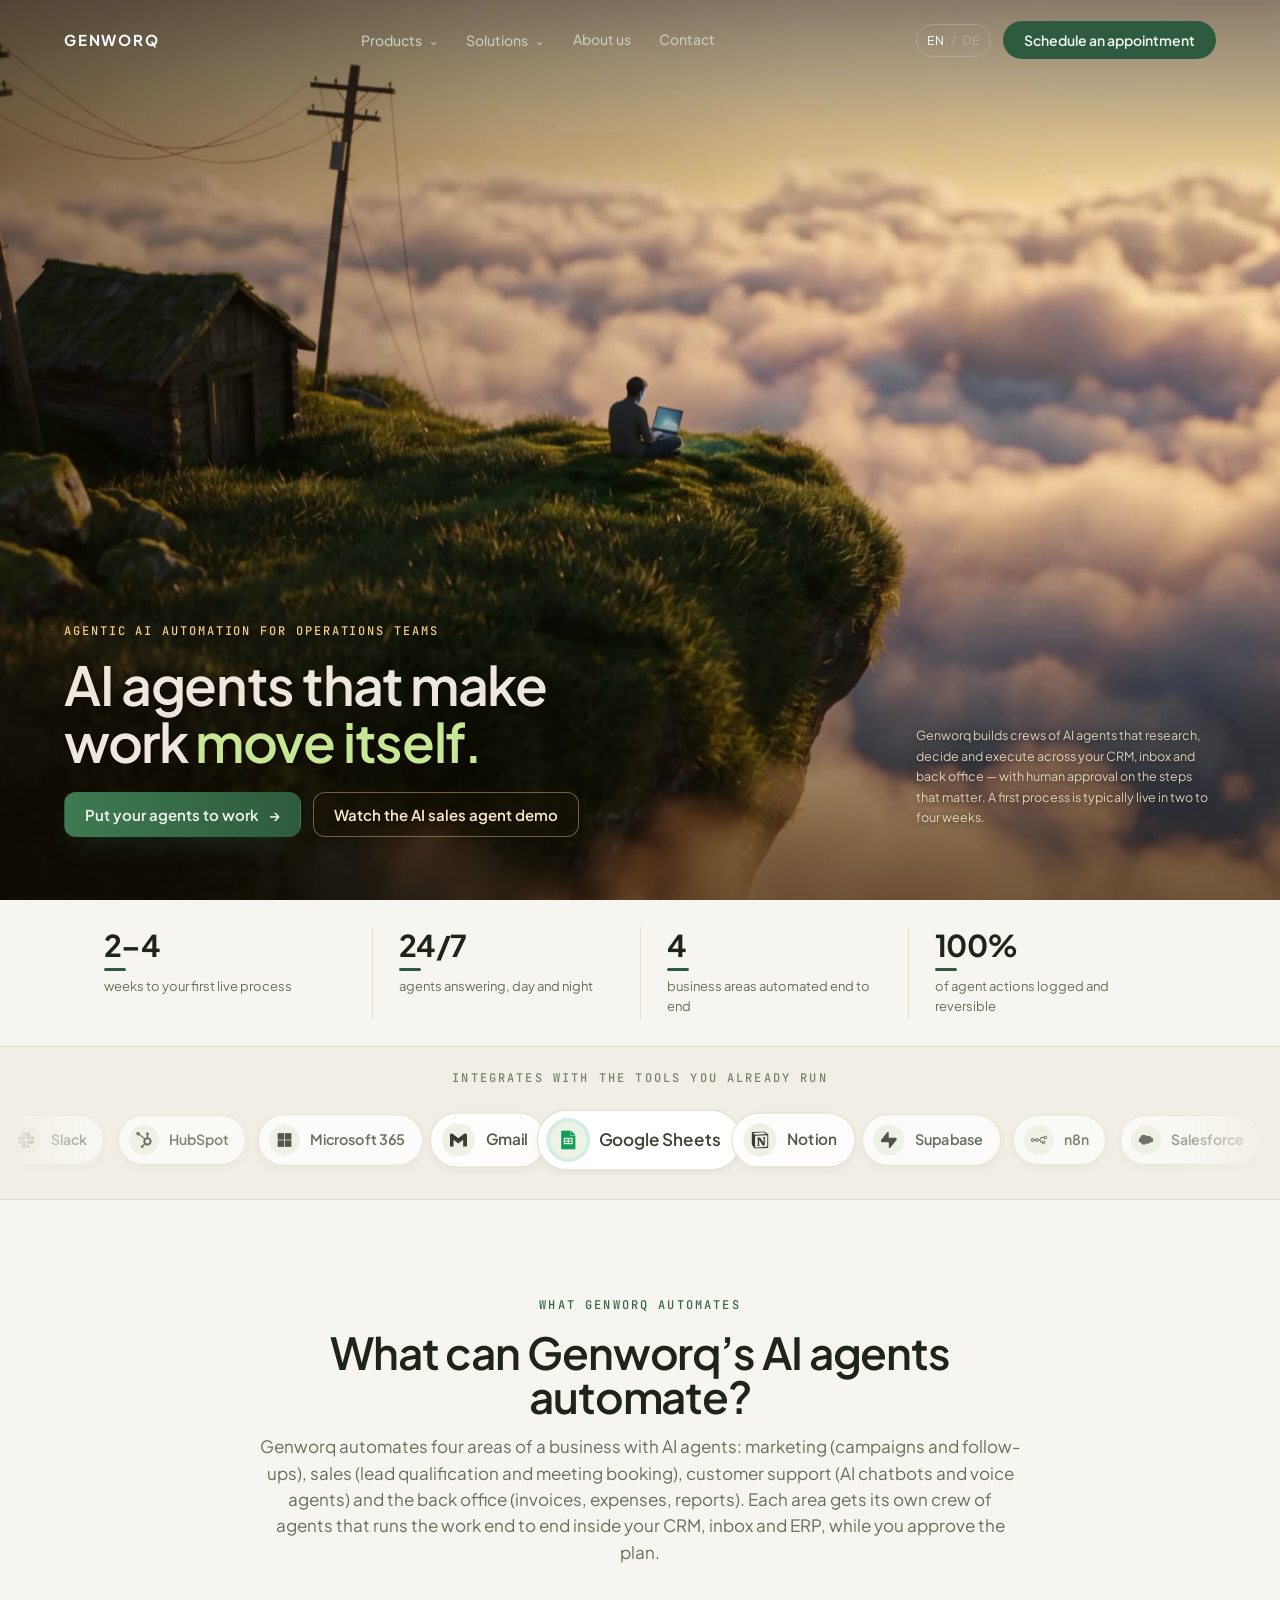
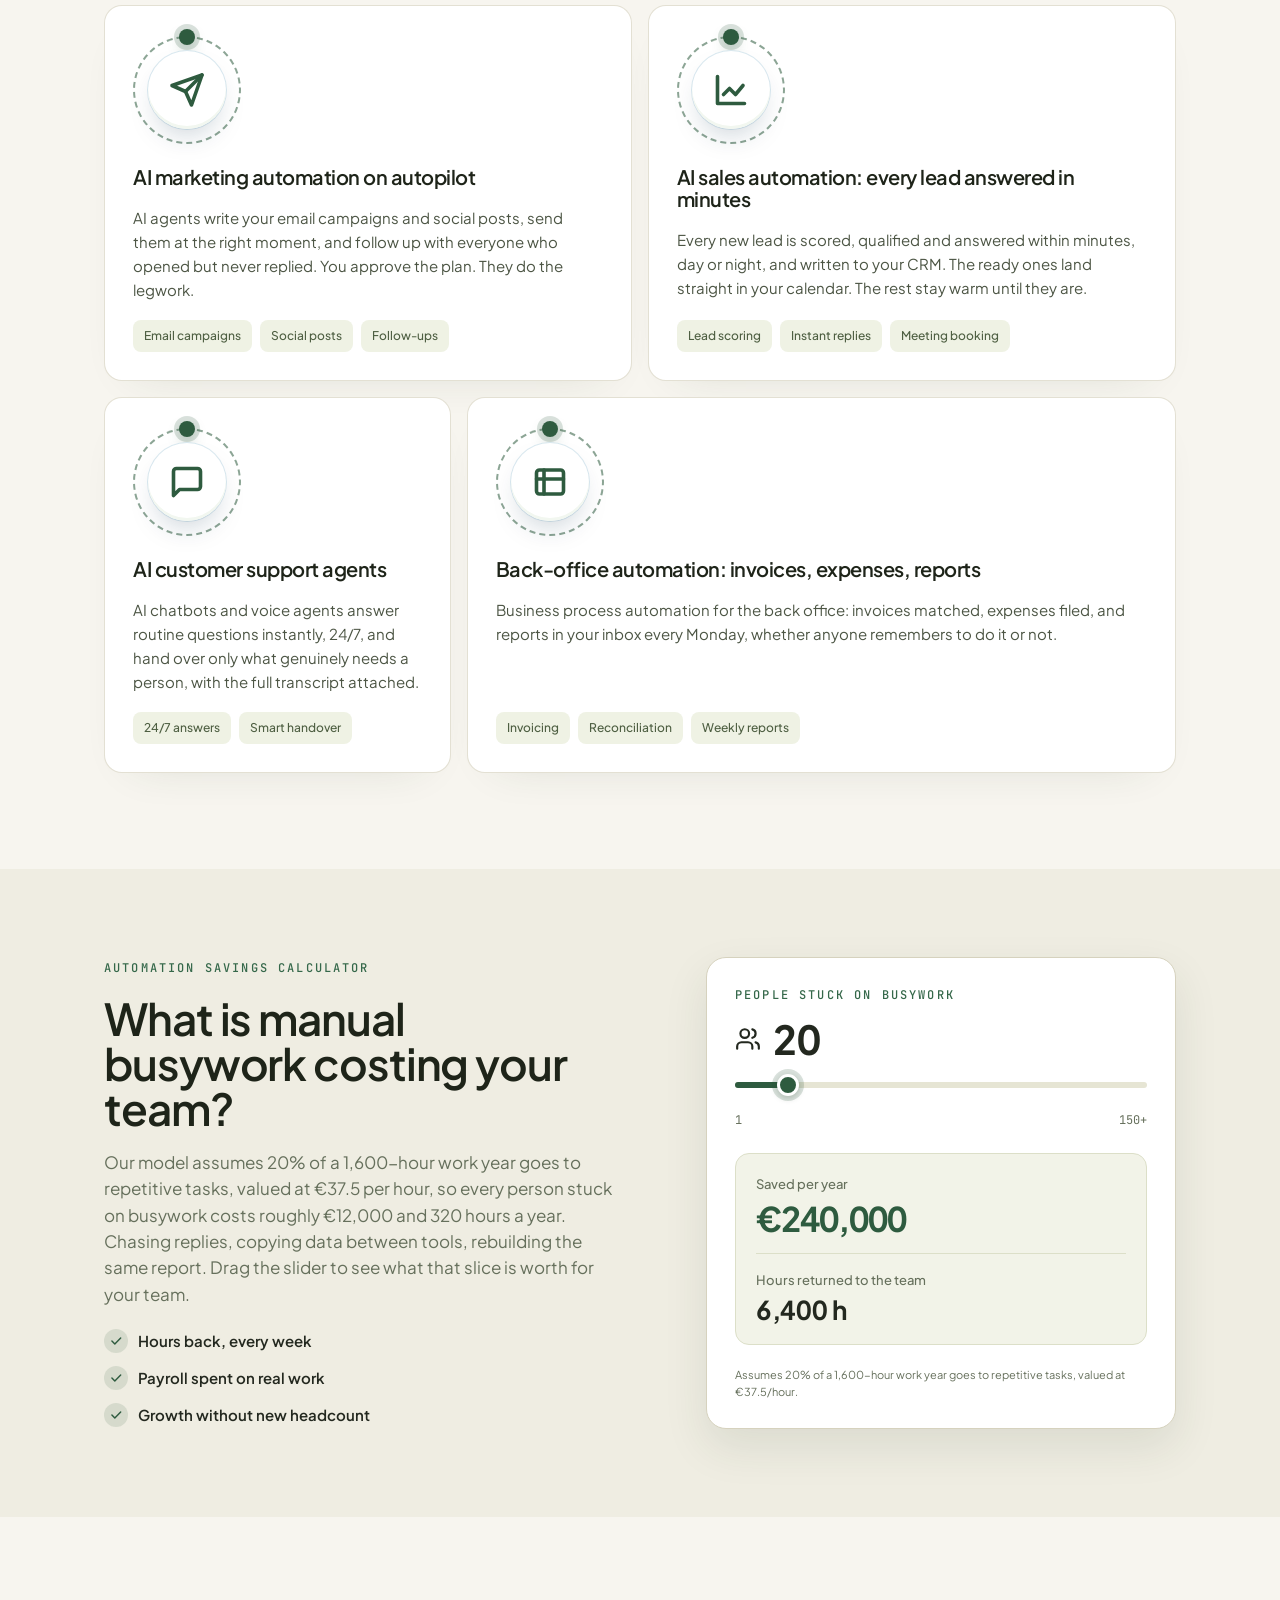
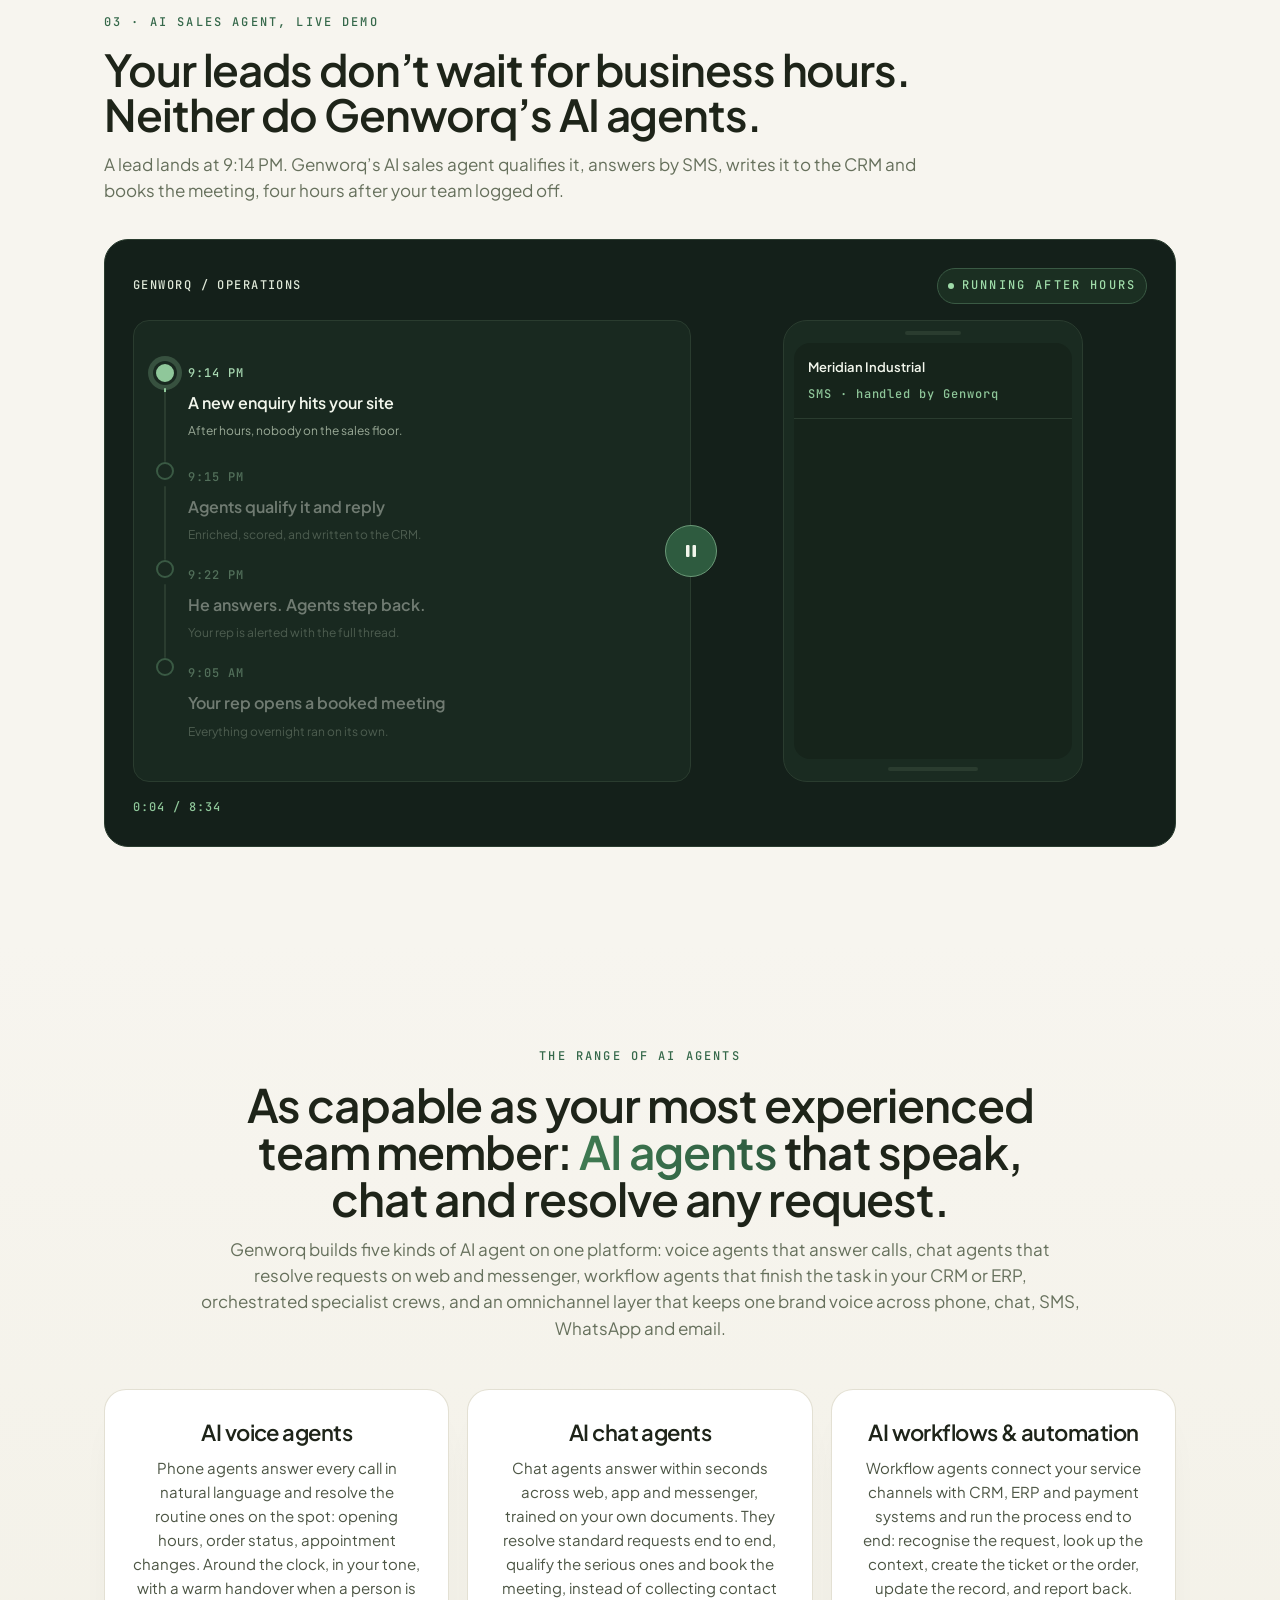
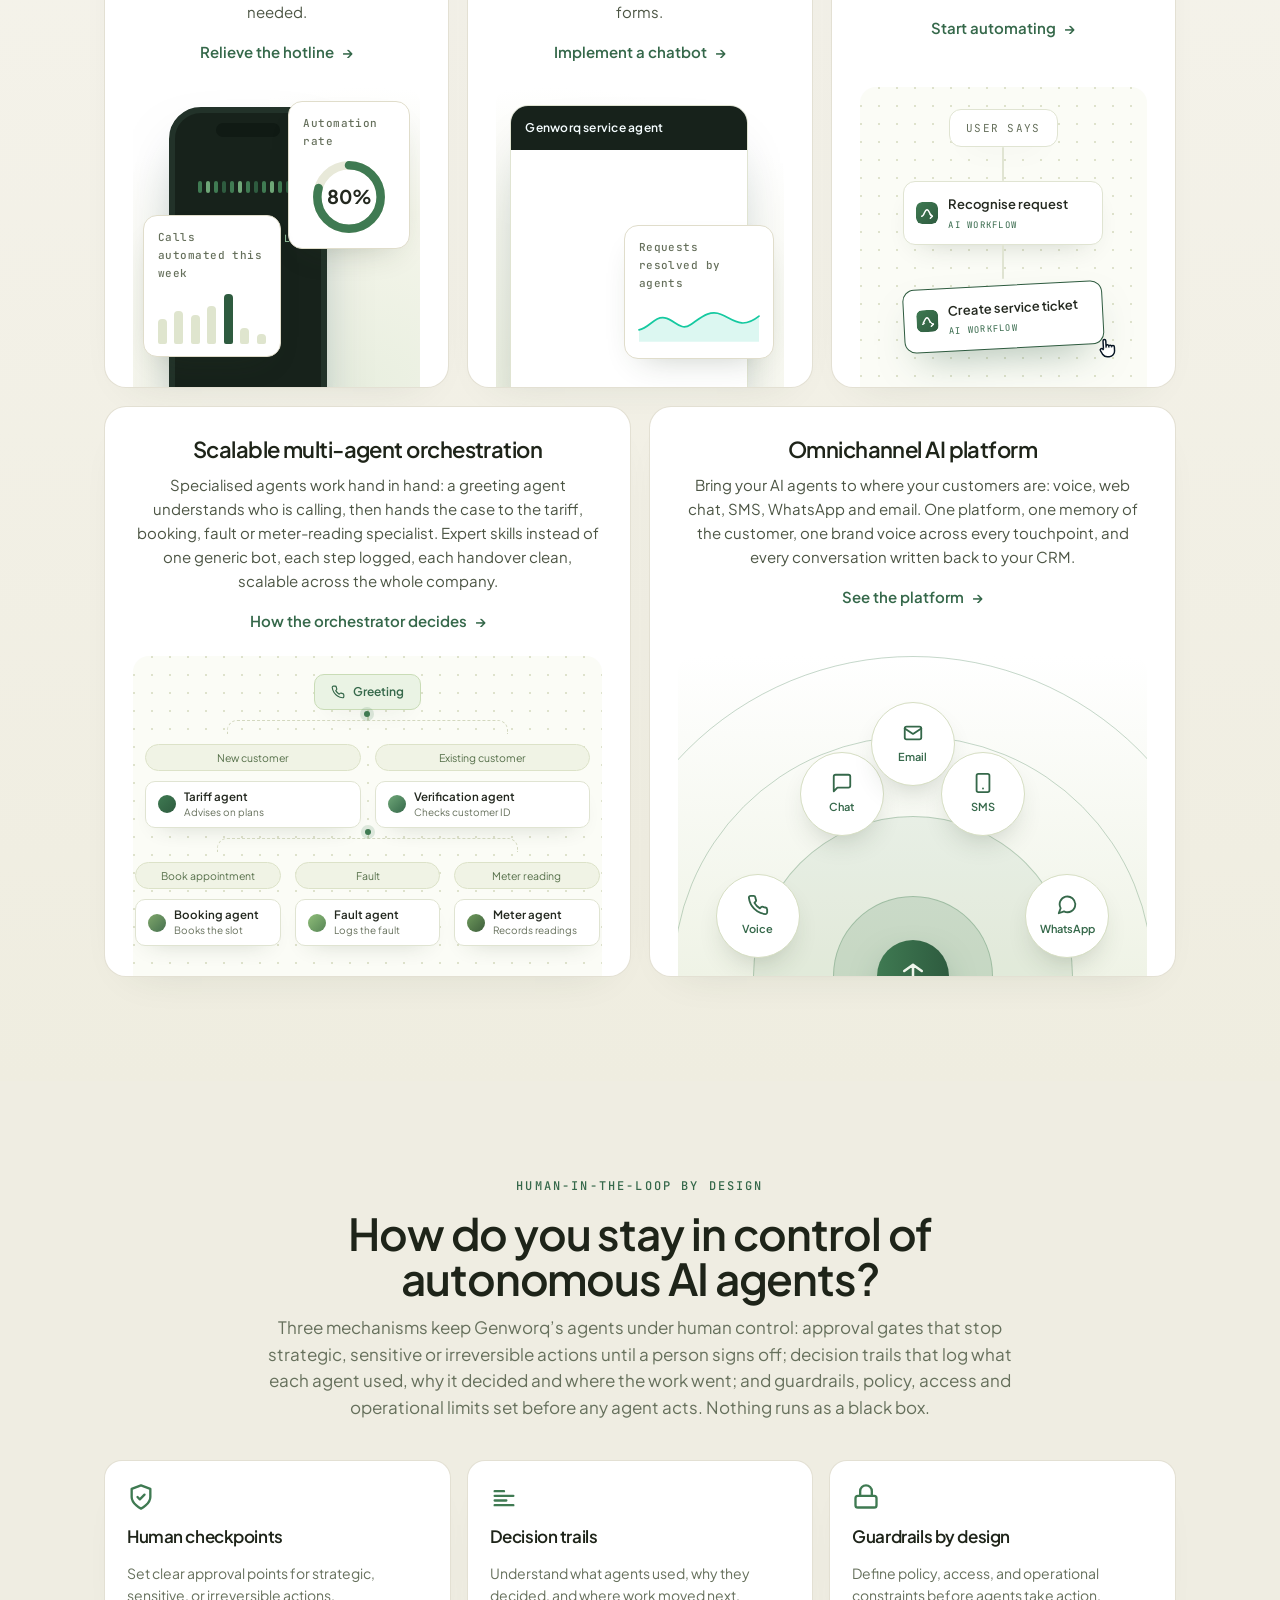
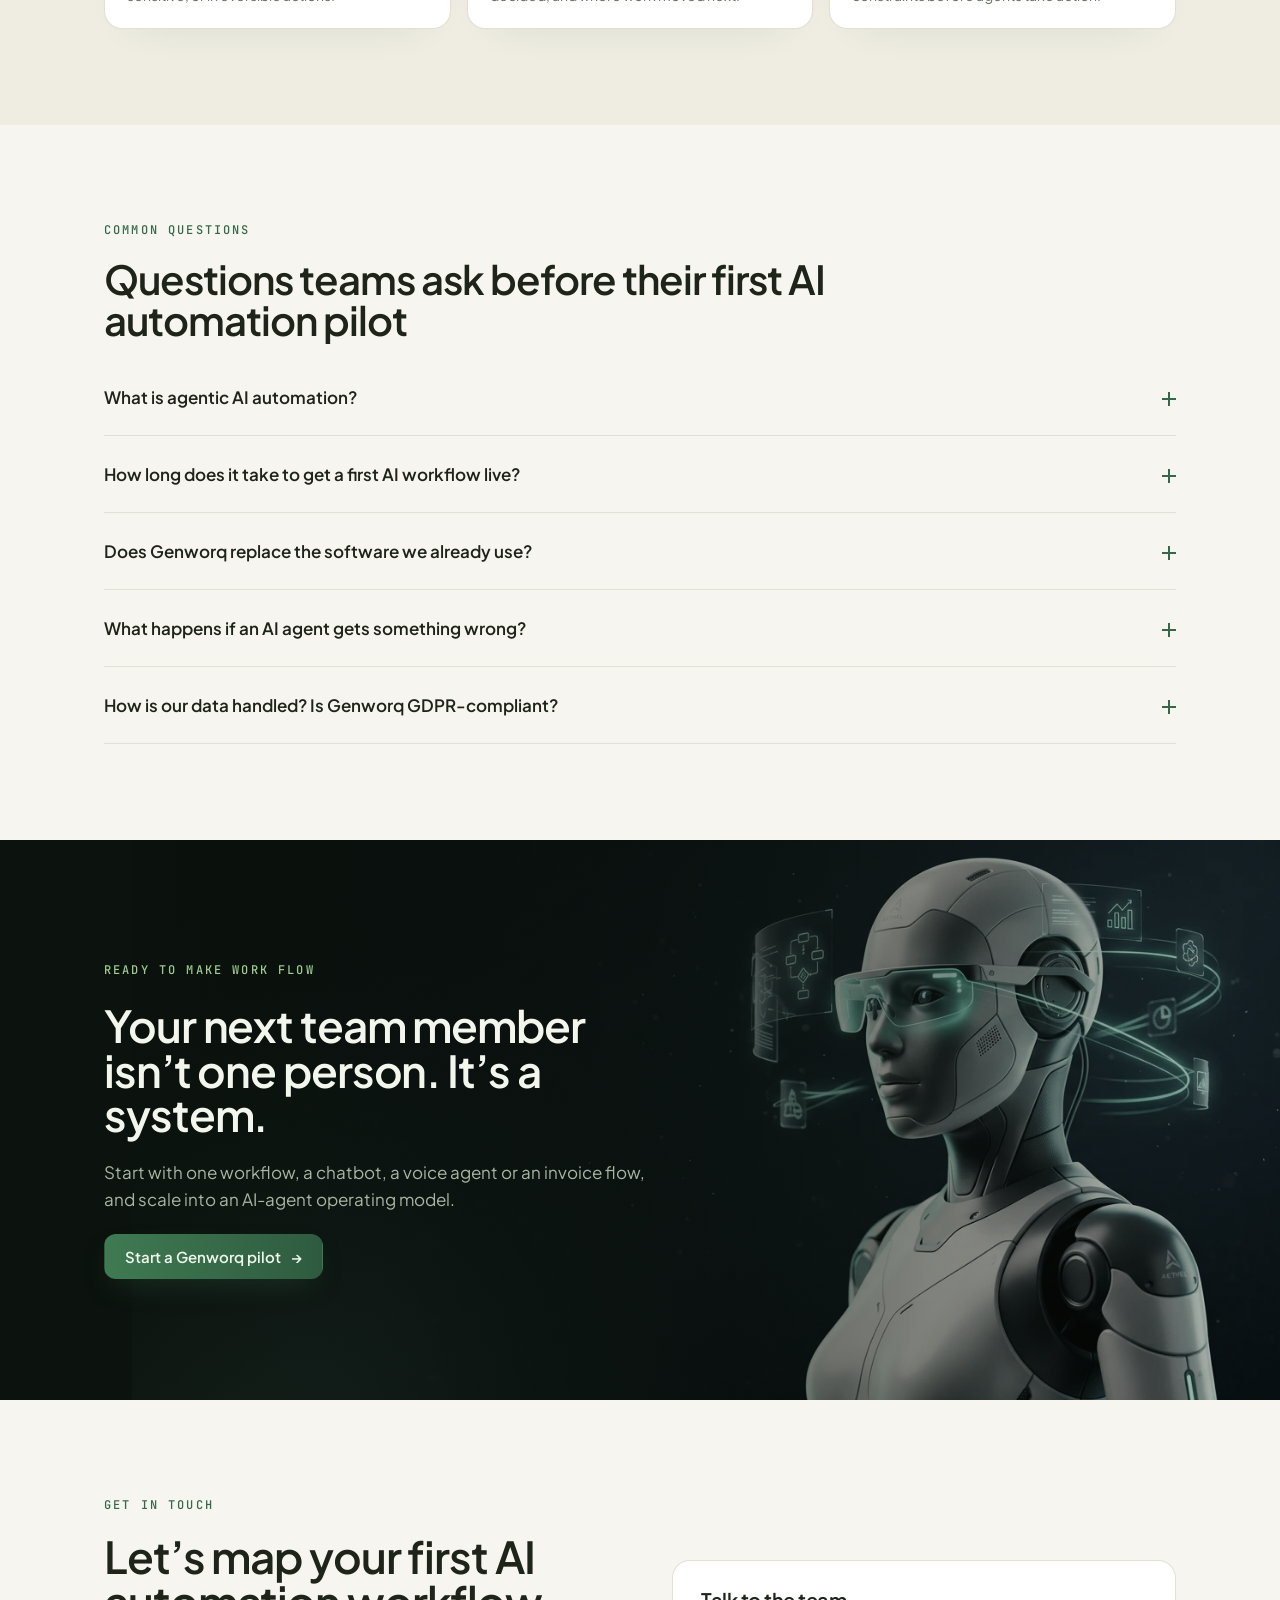
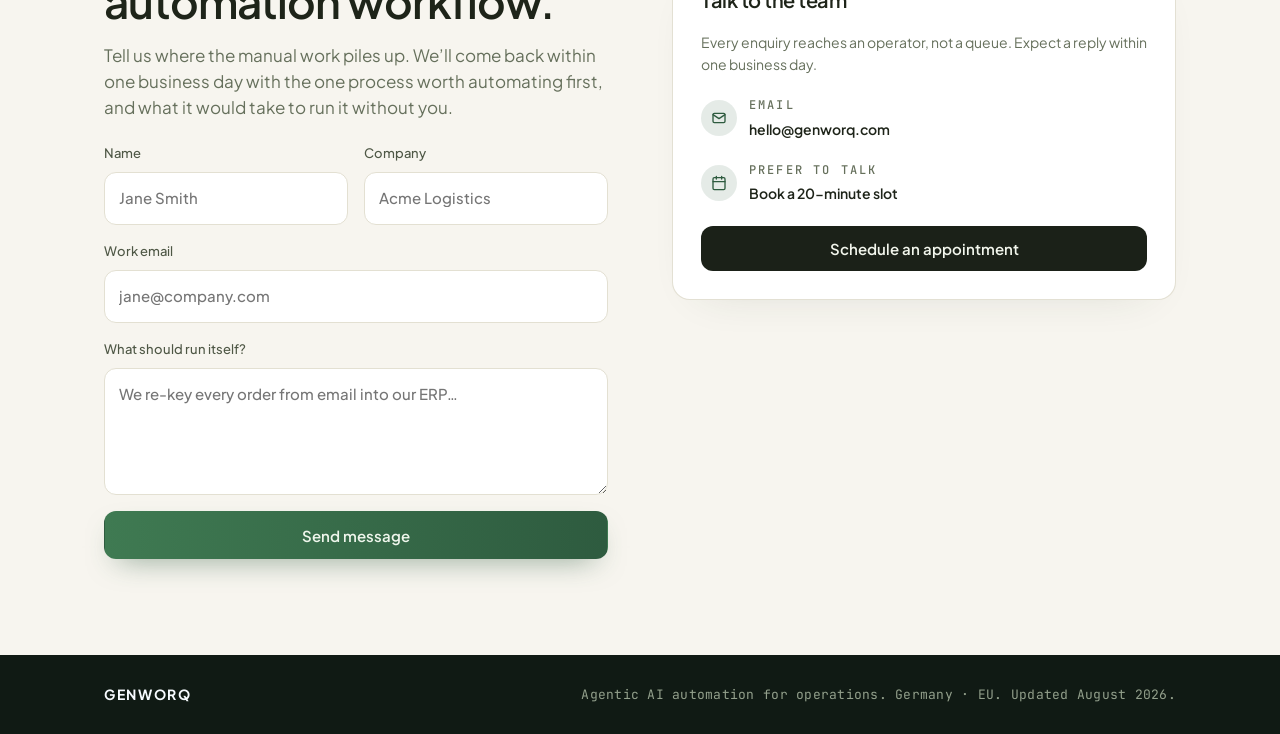
==== commit 0fb624d2: "Linen: back to light, keeping the dark version's discipline Paper canvas, white cards, ONE forest-gr" ====
--- a/index.html
+++ b/index.html
@@ -27,11 +27,11 @@
 <link rel="preconnect" href="https://fonts.googleapis.com">
 <link rel="preconnect" href="https://fonts.gstatic.com" crossorigin>
 <link href="https://fonts.googleapis.com/css2?family=Plus+Jakarta+Sans:wght@400;500;600;700&family=IBM+Plex+Sans:wght@400;500;600&family=JetBrains+Mono:wght@400;500&display=swap" rel="stylesheet">
-<link rel="stylesheet" href="assets/style.css?v=20260829e">
+<link rel="stylesheet" href="assets/style.css?v=20260829f">
 <noscript><style>.cta-band__img{background-image:url("assets/genworq-android.webp")}</style></noscript>
 <script type="application/ld+json">{"@context": "https://schema.org", "@graph": [{"@type": "Organization", "@id": "https://zabiagentshub.github.io/genworq-site/#org", "name": "Genworq", "url": "https://zabiagentshub.github.io/genworq-site/", "email": "hello@genworq.com", "logo": {"@type": "ImageObject", "url": "https://zabiagentshub.github.io/genworq-site/assets/og-logo.png", "width": 512, "height": 512}, "description": "Genworq builds agentic AI systems: coordinated crews of AI agents that research, decide and execute across a company’s CRM, inbox and operations stack, with human approval gates and a full decision trail.", "knowsAbout": ["AI agents", "agentic AI", "business process automation", "AI voice agents", "AI chatbots", "sales automation", "marketing automation", "AI orchestration", "human-in-the-loop automation"], "areaServed": ["DE", "AT", "CH", "EU"], "availableLanguage": ["en", "de"], "contactPoint": {"@type": "ContactPoint", "contactType": "sales", "email": "hello@genworq.com", "availableLanguage": ["en", "de"]}, "hasOfferCatalog": {"@type": "OfferCatalog", "name": "Genworq AI agent solutions", "itemListElement": [{"@type": "Offer", "itemOffered": {"@type": "Service", "name": "Business Process Automation (AI agents)", "url": "https://zabiagentshub.github.io/genworq-site/solutions/business-process-automation.html", "provider": {"@id": "https://zabiagentshub.github.io/genworq-site/#org"}}}, {"@type": "Offer", "itemOffered": {"@type": "Service", "name": "AI Voice Agents (AI agents)", "url": "https://zabiagentshub.github.io/genworq-site/solutions/ai-voice-agents.html", "provider": {"@id": "https://zabiagentshub.github.io/genworq-site/#org"}}}, {"@type": "Offer", "itemOffered": {"@type": "Service", "name": "AI Chatbots (AI agents)", "url": "https://zabiagentshub.github.io/genworq-site/solutions/ai-chatbots.html", "provider": {"@id": "https://zabiagentshub.github.io/genworq-site/#org"}}}, {"@type": "Offer", "itemOffered": {"@type": "Service", "name": "Sales Automation (AI agents)", "url": "https://zabiagentshub.github.io/genworq-site/solutions/sales-automation.html", "provider": {"@id": "https://zabiagentshub.github.io/genworq-site/#org"}}}, {"@type": "Offer", "itemOffered": {"@type": "Service", "name": "Marketing Automation (AI agents)", "url": "https://zabiagentshub.github.io/genworq-site/solutions/marketing-automation.html", "provider": {"@id": "https://zabiagentshub.github.io/genworq-site/#org"}}}]}}, {"@type": "WebSite", "@id": "https://zabiagentshub.github.io/genworq-site/#website", "url": "https://zabiagentshub.github.io/genworq-site/", "name": "Genworq", "publisher": {"@id": "https://zabiagentshub.github.io/genworq-site/#org"}, "inLanguage": ["en", "de"]}, {"@type": "WebPage", "@id": "https://zabiagentshub.github.io/genworq-site/#webpage", "url": "https://zabiagentshub.github.io/genworq-site/", "name": "Genworq | AI Agents That Run Your Busywork, End to End", "description": "Genworq builds agentic AI for operations: a crew of AI agents that researches, decides and executes across your CRM, inbox and back office, with human approval.", "isPartOf": {"@id": "https://zabiagentshub.github.io/genworq-site/#website"}, "about": {"@id": "https://zabiagentshub.github.io/genworq-site/#org"}, "inLanguage": "en", "primaryImageOfPage": {"@type": "ImageObject", "url": "https://zabiagentshub.github.io/genworq-site/assets/hero-dusk-poster.jpg", "width": 1920, "height": 1080}, "dateModified": "2026-08-29"}, {"@type": "FAQPage", "mainEntity": [{"@type": "Question", "name": "What is agentic AI automation?", "acceptedAnswer": {"@type": "Answer", "text": "Agentic AI automation means AI agents that do not just answer questions but carry out work: they read a task, gather context from your systems, decide the next step and execute it, for example qualifying a lead, matching an invoice or booking a meeting, while a person approves the steps that matter."}}, {"@type": "Question", "name": "How long does it take to get a first AI workflow live?", "acceptedAnswer": {"@type": "Answer", "text": "Most first processes go live in two to four weeks. We start with a single workflow rather than your whole operation, so you see it working before you commit further, and scale from there."}}, {"@type": "Question", "name": "Does Genworq replace the software we already use?", "acceptedAnswer": {"@type": "Answer", "text": "No. Genworq builds on top of your existing CRM, inbox, accounting package and spreadsheets, for example HubSpot, Microsoft 365, Slack, Supabase and n8n. Nothing gets thrown out and nobody has to learn a new system."}}, {"@type": "Question", "name": "What happens if an AI agent gets something wrong?", "acceptedAnswer": {"@type": "Answer", "text": "Every action is logged and reversible. Anything the system is not confident about is held for a person instead of guessed at, and you decide which steps always need a human sign-off before they run."}}, {"@type": "Question", "name": "How is our data handled? Is Genworq GDPR-compliant?", "acceptedAnswer": {"@type": "Answer", "text": "Your data stays in your systems and stays yours. Genworq is GDPR-compliant by design: processing on EU (Frankfurt-hosted) infrastructure, explicit consent and retention rules, role-based access, and a full audit trail of every action taken."}}]}]}</script>
 </head>
-<body class="verdant">
+<body class="linen">
 <a class="skip" href="#main"><span class="en">Skip to content</span><span class="de">Zum Inhalt springen</span></a>
 
 <header class="nav" id="nav">
@@ -102,25 +102,25 @@
       <p class="lead"><span class="en">Genworq automates four areas of a business with AI agents: marketing (campaigns and follow-ups), sales (lead qualification and meeting booking), customer support (AI chatbots and voice agents) and the back office (invoices, expenses, reports). Each area gets its own crew of agents that runs the work end to end inside your CRM, inbox and ERP, while you approve the plan.</span><span class="de">Genworq automatisiert vier Bereiche eines Unternehmens mit KI-Agenten: Marketing (Kampagnen und Follow-ups), Vertrieb (Lead-Qualifizierung und Terminbuchung), Kundensupport (KI-Chatbots und Voice-Agenten) und Backoffice (Rechnungen, Ausgaben, Berichte). Jeder Bereich bekommt seine eigene Crew aus Agenten, die die Arbeit Ende-zu-Ende in CRM, Posteingang und ERP erledigt, während Sie den Plan freigeben.</span></p>
     </div>
     <div class="cap-grid">
-      <article class="cap reveal" style="--orb:#AEE05C;--disc:#1A241B">
+      <article class="cap reveal" style="--orb:#2E5B3F;--disc:#EDF3EA">
         <div class="orbit"><span class="sat"></span><span class="disc"><svg viewBox="0 0 24 24"><path d="M22 2 11 13"/><path d="M22 2 15 22l-4-9-9-4z"/></svg></span></div>
         <h3><span class="en">AI marketing automation on autopilot</span><span class="de">KI-Marketing-Automatisierung auf Autopilot</span></h3>
         <p><span class="en">AI agents write your email campaigns and social posts, send them at the right moment, and follow up with everyone who opened but never replied. You approve the plan. They do the legwork.</span><span class="de">Agenten schreiben Ihre Kampagnen, senden sie im richtigen Moment und haken bei allen nach, die geöffnet, aber nie geantwortet haben. Sie geben den Plan frei. Sie machen die Arbeit.</span></p>
         <div class="chips"><span><span class="en">Email campaigns</span><span class="de">E-Mail-Kampagnen</span></span><span><span class="en">Social posts</span><span class="de">Social Posts</span></span><span>Follow-ups</span></div>
       </article>
-      <article class="cap reveal" style="--orb:#AEE05C;--disc:#1A241B">
+      <article class="cap reveal" style="--orb:#2E5B3F;--disc:#EDF3EA">
         <div class="orbit"><span class="sat"></span><span class="disc"><svg viewBox="0 0 24 24"><path d="M3 3v18h18"/><path d="m7 15 4-4 4 4 5-6"/></svg></span></div>
         <h3><span class="en">AI sales automation: every lead answered in minutes</span><span class="de">KI-Vertriebsautomatisierung: jeder Lead in Minuten beantwortet</span></h3>
         <p><span class="en">Every new lead is scored, qualified and answered within minutes, day or night, and written to your CRM. The ready ones land straight in your calendar. The rest stay warm until they are.</span><span class="de">Jeder neue Lead wird innerhalb von Minuten qualifiziert und beantwortet, Tag und Nacht. Die reifen landen direkt in Ihrem Kalender. Die anderen bleiben warm, bis sie es sind.</span></p>
         <div class="chips"><span><span class="en">Lead scoring</span><span class="de">Lead-Scoring</span></span><span><span class="en">Instant replies</span><span class="de">Sofortantworten</span></span><span><span class="en">Meeting booking</span><span class="de">Terminbuchung</span></span></div>
       </article>
-      <article class="cap cap-s reveal" style="--orb:#AEE05C;--disc:#1A241B">
+      <article class="cap cap-s reveal" style="--orb:#2E5B3F;--disc:#EDF3EA">
         <div class="orbit"><span class="sat"></span><span class="disc"><svg viewBox="0 0 24 24"><path d="M21 15a2 2 0 0 1-2 2H7l-4 4V5a2 2 0 0 1 2-2h14a2 2 0 0 1 2 2z"/></svg></span></div>
         <h3><span class="en">AI customer support agents</span><span class="de">KI-Kundensupport-Agenten</span></h3>
         <p><span class="en">AI chatbots and voice agents answer routine questions instantly, 24/7, and hand over only what genuinely needs a person, with the full transcript attached.</span><span class="de">KI-Chatbots und Voice-Agenten beantworten Routinefragen sofort, rund um die Uhr, und übergeben nur, was wirklich einen Menschen braucht, mit vollständigem Verlauf.</span></p>
         <div class="chips"><span><span class="en">24/7 answers</span><span class="de">24/7 Antworten</span></span><span><span class="en">Smart handover</span><span class="de">Kluge Übergabe</span></span></div>
       </article>
-      <article class="cap cap-l reveal" style="--orb:#AEE05C;--disc:#1A241B">
+      <article class="cap cap-l reveal" style="--orb:#2E5B3F;--disc:#EDF3EA">
         <div class="orbit"><span class="sat"></span><span class="disc"><svg viewBox="0 0 24 24"><rect x="3" y="4" width="18" height="16" rx="2"/><path d="M3 10h18M8 4v16"/></svg></span></div>
         <h3><span class="en">Back-office automation: invoices, expenses, reports</span><span class="de">Backoffice-Automatisierung: Rechnungen, Ausgaben, Berichte</span></h3>
         <p><span class="en">Business process automation for the back office: invoices matched, expenses filed, and reports in your inbox every Monday, whether anyone remembers to do it or not.</span><span class="de">Geschäftsprozess-Automatisierung fürs Backoffice: Rechnungen abgeglichen, Ausgaben verbucht und Berichte jeden Montag im Posteingang, ob jemand daran denkt oder nicht.</span></p>
@@ -405,6 +405,6 @@
   <div class="wrap"><span class="fbrand">GENWORQ</span><span class="ftag"><span class="en">Agentic AI automation for operations. Germany · EU. Updated August 2026.</span><span class="de">Agentische KI-Automatisierung für den Betrieb. Deutschland · EU. Stand August 2026.</span></span></div>
 </footer>
 
-<script src="assets/app.js?v=20260829e" defer></script>
+<script src="assets/app.js?v=20260829f" defer></script>
 </body>
 </html>
--- a/assets/style.css
+++ b/assets/style.css
@@ -779,241 +779,213 @@
 
 
 
-/* ============ VERDANT THEME (homepage): deep green dark, one lime accent ============ */
-body.verdant{
-  --canvas:#0C120D;--panel:#151E17;--ink:#EFF4EA;--ink-2:#F4F8F0;--aqua:#AEE05C;--blue:#9CD84A;
-  --mist:#111812;--proof:#111812;--muted:#A9B6A3;--muted-2:#8C9986;--kicker:#AEE05C;
-  --border:rgba(233,242,225,.09);--border-2:rgba(233,242,225,.16);--foot:#0A0F0B;
-  --grad:linear-gradient(90deg,#C7EE85 0%,#9CD84A 100%);
-  --font-display:'Plus Jakarta Sans',system-ui,sans-serif;
-  --font-body:'Plus Jakarta Sans',system-ui,-apple-system,sans-serif;
-  --font:var(--font-body);
-  --tshadow:0 1px 2px rgba(2,6,3,.9),0 3px 12px rgba(2,6,3,.7);
+
+/* ============ LINEN THEME (homepage): paper, one forest-green accent ============ */
+body.linen{
+  --canvas:#F7F5EF;--panel:#FFFFFF;--ink:#23281F;--ink-2:#1E2419;--aqua:#3F7A52;--blue:#2E5B3F;
+  --mist:#EFEDE2;--proof:#F1EFE5;--muted:#66705C;--muted-2:#4E5745;--kicker:#35684A;
+  --border:#E3E0D2;--border-2:#D6D2BE;--foot:#101A14;
+  --grad:linear-gradient(90deg,#3F7A52 0%,#2E5B3F 100%);
   background:var(--canvas);color:var(--ink);
 }
-html:has(body.verdant){background:#0C120D}
-body.verdant h1,body.verdant h2,body.verdant h3{color:var(--ink-2);font-weight:600;letter-spacing:-.025em}
-body.verdant h4{color:var(--ink-2)}
-body.verdant :focus-visible{outline-color:#AEE05C}
-body.verdant .skip{background:#AEE05C;color:#16210F}
-body.verdant ::selection{background:rgba(174,224,92,.3)}
-body.verdant .calc-val span,body.verdant .rv{font-weight:700}
-
-/* nav */
-body.verdant .nav.solid{background:rgba(10,15,11,.92);border-bottom-color:rgba(233,242,225,.07)}
-body.verdant .nav-links>a,body.verdant .dd>button{color:#B9C6B2;position:relative}
-body.verdant .nav-links>a:hover,body.verdant .dd>button:hover,body.verdant .dd.open>button{color:#F4F8F0}
-body.verdant .nav-links>a::after,body.verdant .dd>button::after{content:"";position:absolute;left:0;right:100%;bottom:6px;height:2px;border-radius:2px;background:#AEE05C;transition:right .35s var(--ease)}
-body.verdant .nav-links>a:hover::after,body.verdant .dd>button:hover::after{right:0}
-body.verdant .dd-panel{background:#121A13;border-color:rgba(233,242,225,.1);box-shadow:0 24px 60px -20px rgba(0,0,0,.7)}
-body.verdant .dd-h{color:#7C8877}
-body.verdant .dd-panel a:hover{background:rgba(174,224,92,.08)}
-body.verdant .dd-panel b{color:#F4F8F0}
-body.verdant .dd-panel small{color:#A9B6A3}
-body.verdant .dd-panel .dd-all{border-top-color:rgba(233,242,225,.1);color:#AEE05C}
-body.verdant .lang{border-color:rgba(185,198,178,.35);color:#B9C6B2}
-body.verdant .lang:hover{border-color:#AEE05C;color:#F4F8F0}
-@media (max-width:980px){body.verdant .nav-links{background:#0E140F;border-bottom-color:rgba(233,242,225,.08)}}
-
-/* buttons: lime primary, quiet secondaries */
-body.verdant .btn-grad{background:#AEE05C;color:#16210F;box-shadow:0 12px 30px -12px rgba(174,224,92,.45);position:relative;overflow:hidden}
-body.verdant .btn-grad::before{content:"";position:absolute;top:0;bottom:0;left:-70%;width:45%;background:linear-gradient(105deg,rgba(255,255,255,0) 0%,rgba(255,255,255,.5) 50%,rgba(255,255,255,0) 100%);transform:skewX(-18deg);transition:left .6s var(--ease)}
-body.verdant .btn-grad:hover::before{left:125%}
-body.verdant .btn-grad:hover{filter:none;background:#C0EA74}
-body.verdant .btn-aqua{background:#AEE05C;color:#16210F}
-body.verdant .btn-aqua:hover{background:#C0EA74}
-body.verdant .btn-ink{background:#AEE05C;color:#16210F}
-body.verdant .btn-white{background:rgba(255,255,255,.08);color:#EFF4EA;border:1px solid rgba(233,242,225,.18);backdrop-filter:blur(6px)}
-body.verdant .btn-white:hover{background:rgba(255,255,255,.14)}
-
-/* hero: film melts into the dark page */
-body.verdant .hero-scene{background:#0C120D}
-body.verdant .hs-scrim{background:linear-gradient(180deg,rgba(6,10,7,.55) 0%,rgba(6,10,7,0) 26%,rgba(6,10,7,0) 52%,rgba(12,18,13,.82) 88%,#0C120D 100%),linear-gradient(90deg,rgba(6,10,7,.45) 0%,rgba(6,10,7,.08) 42%,rgba(6,10,7,0) 65%)}
-body.verdant .hs-eyebrow{color:#C7EE85}
-body.verdant .hs-eyebrow .en,body.verdant .hs-eyebrow .de{background:linear-gradient(100deg,#C7EE85 0%,#C7EE85 42%,#F0FAD8 50%,#C7EE85 58%,#C7EE85 100%);background-size:230% 100%;background-position:120% 0;-webkit-background-clip:text;background-clip:text;-webkit-text-fill-color:transparent}
-body.verdant .hs-title{color:rgba(246,250,242,.95);font-weight:600}
-body.verdant .hs-title span>.w:nth-last-child(-n+2)>span{color:#AEE05C}
-body.verdant .btn-ghost{background:rgba(10,15,11,.4);color:#E9F0E2;border:1px solid rgba(220,235,205,.35);backdrop-filter:blur(8px)}
-body.verdant .btn-ghost:hover{background:rgba(10,15,11,.6);border-color:rgba(220,235,205,.6)}
-body.verdant .hs-note{color:rgba(226,236,218,.82)}
-body.verdant .hs-cue{color:rgba(210,226,195,.55)}
-
-/* stats band (under hero) */
-body.verdant .stats{background:var(--canvas);border-bottom:1px solid var(--border)}
-body.verdant .stats-in{display:grid;grid-template-columns:repeat(4,1fr);gap:0;padding-top:26px;padding-bottom:26px}
-body.verdant .stat{display:flex;flex-direction:column;gap:6px;padding:4px 26px;border-left:1px solid var(--border)}
-body.verdant .stat:first-child{border-left:0;padding-left:0}
-body.verdant .stat b{font-family:var(--font-display);font-weight:700;font-size:30px;line-height:1;color:#F4F8F0;letter-spacing:-.02em}
-body.verdant .stat b::after{content:"";display:block;width:22px;height:3px;border-radius:2px;background:#AEE05C;margin-top:8px}
-body.verdant .stat .sl{font-size:13px;line-height:1.5;color:var(--muted)}
-@media (max-width:860px){body.verdant .stats-in{grid-template-columns:1fr 1fr;gap:18px 0}body.verdant .stat:nth-child(3){border-left:0;padding-left:0}}
+body.linen h1,body.linen h2,body.linen h3,body.linen h4{color:var(--ink-2)}
+body.linen :focus-visible{outline-color:#3F7A52}
+body.linen .skip{background:#2E5B3F;color:#EDF4EC}
+body.linen ::selection{background:rgba(63,122,82,.28)}
+
+/* nav: deep green */
+body.linen .nav.solid{background:rgba(14,22,17,.93);border-bottom-color:rgba(235,242,225,.07)}
+body.linen .nav-links>a,body.linen .dd>button{color:#C3CBB9;position:relative}
+body.linen .nav-links>a:hover,body.linen .dd>button:hover,body.linen .dd.open>button{color:#F2F6EC}
+body.linen .nav-links>a::after,body.linen .dd>button::after{content:"";position:absolute;left:0;right:100%;bottom:6px;height:2px;border-radius:2px;background:var(--grad);transition:right .35s var(--ease)}
+body.linen .nav-links>a:hover::after,body.linen .dd>button:hover::after{right:0}
+body.linen .dd-panel{background:#14201A;border-color:rgba(190,215,180,.16);box-shadow:0 24px 60px -20px rgba(4,10,6,.7)}
+body.linen .dd-h{color:#8A9982}
+body.linen .dd-panel a:hover{background:rgba(190,215,180,.09)}
+body.linen .dd-panel b{color:#F2F6EC}
+body.linen .dd-panel small{color:#B7C2AC}
+body.linen .dd-panel .dd-all{border-top-color:rgba(190,215,180,.16);color:#A8D9B2}
+body.linen .lang{border-color:rgba(195,203,185,.4);color:#C3CBB9}
+body.linen .lang:hover{border-color:#8FC79A;color:#F2F6EC}
+@media (max-width:980px){body.linen .nav-links{background:#121C15;border-bottom-color:rgba(235,242,225,.09)}}
+
+/* buttons */
+body.linen .btn-grad{color:#EFF6EC;box-shadow:0 12px 30px -14px rgba(46,91,63,.65);position:relative;overflow:hidden}
+body.linen .btn-grad::before{content:"";position:absolute;top:0;bottom:0;left:-70%;width:45%;background:linear-gradient(105deg,rgba(255,255,255,0) 0%,rgba(255,255,255,.4) 50%,rgba(255,255,255,0) 100%);transform:skewX(-18deg);transition:left .6s var(--ease)}
+body.linen .btn-grad:hover::before{left:125%}
+body.linen .btn-aqua{background:#2E5B3F;color:#EDF4EC}
+body.linen .btn-aqua:hover{background:#376E4B}
+body.linen .btn-ink{background:#1B2118;color:#F2F6EC}
+body.linen .btn-white{background:rgba(255,255,255,.92);color:#35493B}
+body.linen .hs-title{color:rgba(255,249,238,.93)}
 
 /* proof strip + stack pills */
-body.verdant .proof{border-bottom:1px solid var(--border)}
-body.verdant .kicker.muted{color:#8C9986}
-body.verdant .stack-list li{color:#D9E4D2;background:#151E17;border-color:var(--border);box-shadow:none}
-body.verdant .stack-list li .mk{background:#1E2A20}
-body.verdant .stack-list li .mk::before{background:#D9E4D2}
-body.verdant .stack-list li.hot{color:#F4F8F0}
-body.verdant .stack-list li.plus{color:#8C9986;border-color:var(--border-2)}
-body.verdant .stack-list li.plus .mk{background:#1E2A20;color:#8C9986}
-
-/* cards: dark surfaces, lime accents only */
-body.verdant .cap,body.verdant .tcard,body.verdant .svc{transition:opacity .9s var(--ease),transform .45s var(--ease),box-shadow .45s,border-color .45s}
-body.verdant .cap,body.verdant .loop,body.verdant .tcard,body.verdant .svc,body.verdant .ccard{background:var(--panel);border-color:var(--border);box-shadow:0 24px 60px -40px rgba(0,0,0,.8)}
-body.verdant .cap:hover,body.verdant .tcard:hover,body.verdant .svc:hover{transform:translateY(-5px);box-shadow:0 34px 70px -38px rgba(0,0,0,.9);border-color:rgba(174,224,92,.4)}
-body.verdant .cap p{color:var(--muted)}
-body.verdant .chips>span{color:#C2D0BA;background:#1E2A20;transition:background .3s,color .3s}
-body.verdant .cap:hover .chips>span{background:#26331F;color:#D9EFB2}
-body.verdant .orbit .disc{background:#1A241B;box-shadow:0 14px 30px -12px rgba(0,0,0,.6),0 0 0 1px var(--border),inset 0 -3px 0 #121A13}
-body.verdant .orbit::before{border-color:rgba(174,224,92,.4)}
-body.verdant .tcard svg{stroke:#AEE05C}
-body.verdant .tcard p{color:var(--muted)}
-body.verdant .node{background:#151E17;border-color:var(--border)}
-body.verdant .node .disc{background:#1E2A20}
-body.verdant .node .disc svg{stroke:#AEE05C}
-body.verdant .node .nl{color:#8C9986}
-body.verdant .link{background:#243024}
-body.verdant .link .pulse{background:linear-gradient(90deg,rgba(174,224,92,0) 0%,rgba(174,224,92,.5) 55%,rgba(174,224,92,1) 92%,rgba(255,255,255,0) 100%)}
-body.verdant .return{border-color:#243024}
+body.linen .proof{border-bottom-color:rgba(70,90,60,.12)}
+body.linen .kicker.muted{color:#77816B}
+body.linen .stack-list li{color:#3C4536;background:#fff;box-shadow:0 3px 10px rgba(40,60,35,.06)}
+body.linen .stack-list li .mk{background:#EFF2E6}
+body.linen .stack-list li.plus{color:#6B7560}
+body.linen .stack-list li.plus .mk{background:#E7EAD9;color:#6B7560}
+
+/* cards: caps / trust / services */
+body.linen .cap,body.linen .tcard,body.linen .svc{transition:opacity .9s var(--ease),transform .45s var(--ease),box-shadow .45s,border-color .45s}
+body.linen .cap,body.linen .loop,body.linen .tcard,body.linen .svc,body.linen .ccard{background:#fff;border-color:rgba(220,217,200,.8);box-shadow:0 18px 44px -30px rgba(40,60,35,.16)}
+body.linen .cap:hover,body.linen .tcard:hover,body.linen .svc:hover{transform:translateY(-5px);box-shadow:0 30px 60px -28px rgba(40,60,35,.26);border-color:rgba(63,122,82,.45)}
+body.linen .cap p{color:#4C5544}
+body.linen .chips>span{color:#4E5F42;background:#EFF2E4;transition:background .3s,color .3s}
+body.linen .cap:hover .chips>span{background:#E3EBD4;color:#2E5B3F}
+body.linen .tcard svg{stroke:#3F7A52}
+body.linen .tcard p{color:var(--muted)}
+body.linen .node{border-color:var(--border)}
+body.linen .node .disc svg{stroke:#3F7A52}
+body.linen .node .nl{color:#66705C}
+body.linen .link{background:#E4E4D2}
+body.linen .link .pulse{background:linear-gradient(90deg,rgba(63,122,82,0) 0%,rgba(63,122,82,.55) 55%,rgba(46,91,63,1) 92%,rgba(255,255,255,0) 100%)}
+body.linen .return{border-color:#E4E4D2}
 
 /* savings + calculator */
-body.verdant .tick{background:rgba(174,224,92,.14)}
-body.verdant .tick svg{stroke:#AEE05C}
-body.verdant .benefits li{color:#DCE6D5}
-body.verdant .calc{background:#151E17;border-color:var(--border-2);box-shadow:0 24px 60px -40px rgba(0,0,0,.8)}
-body.verdant .calc-label{color:#AEE05C}
-body.verdant .calc-val svg{stroke:#EFF4EA}
-body.verdant .slider .rail{background:#26331F}
-body.verdant .slider .fill,body.verdant .slider .knob{background:#AEE05C}
-body.verdant .slider .knob{border-color:#151E17;box-shadow:0 0 0 5px rgba(174,224,92,.18),0 2px 6px rgba(0,0,0,.5)}
-body.verdant .slider:focus-visible .knob{box-shadow:0 0 0 5px rgba(174,224,92,.38),0 2px 6px rgba(0,0,0,.5)}
-body.verdant .calc-res{background:#121A13;border-color:var(--border)}
-body.verdant .calc-res hr{background:rgba(233,242,225,.09)}
-body.verdant .rv.acc{color:#AEE05C}
-body.verdant .calc-minmax,body.verdant .rl,body.verdant .calc-note{color:#8C9986}
-
-/* live demo board */
-body.verdant .band-dark{background:#121A13;border-color:var(--border);color:#E9F0E2}
-body.verdant .lad-board{color:#DCE6D5}
-body.verdant .lad-live{background:#1B2618;border-color:#3A4F2A;color:#CFEA9E}
-body.verdant .lad-live i{background:#AEE05C}
-body.verdant .lad-left{background:#161F17;border-color:var(--border)}
-body.verdant .dot{background:#161F17;border-color:#3A4A3A}
-body.verdant li.lit .dot{background:#AEE05C;border-color:#AEE05C}
-body.verdant li.active .dot::after{box-shadow:0 0 0 5px rgba(174,224,92,.22)}
-body.verdant .seg{background:#2A382A}
-body.verdant .segfill{background:#AEE05C}
-body.verdant .tt{color:#CFEA9E}
-body.verdant .ti{color:#F4F8F0}
-body.verdant .td{color:#9AA995}
-body.verdant .phone{background:#151E17;border-color:var(--border)}
-body.verdant .ear,body.verdant .home{background:#2A382A}
-body.verdant .screen{background:#10170F}
-body.verdant .sc-head{border-bottom-color:rgba(233,242,225,.09)}
-body.verdant .biz{color:#F4F8F0}
-body.verdant .chan{color:#AEE05C}
-body.verdant .msg.biz-msg{background:#1C2719;border-color:#31422A;color:#E5EDDD}
-body.verdant .msg.cust{background:#33481F;border-color:#5A7A33;color:#F0F7E4}
-body.verdant .msg.note{color:#9CB07E}
-body.verdant .msg.pill{border-color:#4A6132;color:#CFEA9E}
-body.verdant .lad-toggle{background:#AEE05C;border-color:#C0EA74;color:#16210F}
-body.verdant .lad-clock{color:#9CB07E}
-@media (prefers-reduced-motion:reduce){body.verdant .lad-tl li .dot{background:#AEE05C;border-color:#AEE05C}}
+body.linen .tick{background:rgba(46,91,63,.13)}
+body.linen .tick svg{stroke:#2E5B3F}
+body.linen .calc{border-color:var(--border-2);box-shadow:0 18px 44px rgba(40,60,35,.1)}
+body.linen .calc-label{color:#35684A}
+body.linen .slider .rail{background:#E6E5D4}
+body.linen .slider .fill,body.linen .slider .knob{background:#2E5B3F}
+body.linen .slider .knob{box-shadow:0 0 0 5px rgba(46,91,63,.18),0 2px 6px rgba(40,60,35,.25)}
+body.linen .slider:focus-visible .knob{box-shadow:0 0 0 5px rgba(46,91,63,.36),0 2px 6px rgba(40,60,35,.25)}
+body.linen .calc-res{background:#F2F3E8;border-color:#DCDFC8}
+body.linen .calc-res hr{background:#DCDFC8}
+body.linen .rv.acc{color:#2E5B3F}
+
+/* live demo board: deep green */
+body.linen .band-dark{background:#14201A;border-color:#2A3C2F;color:#EAF1E5}
+body.linen .lad-board{color:#DFE8D8}
+body.linen .lad-live{background:#1B2F22;border-color:#3A5A44;color:#9FDCA9}
+body.linen .lad-live i{background:#9FDCA9}
+body.linen .lad-left{background:#192920;border-color:#2A3C2F}
+body.linen .dot{background:#192920;border-color:#3A5A44}
+body.linen li.lit .dot{background:#8FC79A;border-color:#8FC79A}
+body.linen li.active .dot::after{box-shadow:0 0 0 5px rgba(143,199,154,.25)}
+body.linen .seg{background:#2A3C2F}
+body.linen .segfill{background:#8FC79A}
+body.linen .tt{color:#A8D9B2}
+body.linen .ti{color:#F2F6EC}
+body.linen .td{color:#9AAA97}
+body.linen .phone{background:#1A2B21;border-color:#2A3C2F}
+body.linen .ear,body.linen .home{background:#2A3C2F}
+body.linen .screen{background:#16241B}
+body.linen .sc-head{border-bottom-color:#2A3C2F}
+body.linen .biz{color:#F2F6EC}
+body.linen .chan{color:#8FC79A}
+body.linen .msg.biz-msg{background:#203428;border-color:#3A5A44;color:#E2ECDF}
+body.linen .msg.cust{background:#2E5B3F;border-color:#6B9A78;color:#F2F8F0}
+body.linen .msg.note{color:#8FC79A}
+body.linen .msg.pill{border-color:#4C7359;color:#A8D9B2}
+body.linen .lad-toggle{background:#2E5B3F;border-color:#6B9A78;color:#F2F6EC}
+body.linen .lad-clock{color:#8FC79A}
+@media (prefers-reduced-motion:reduce){body.linen .lad-tl li .dot{background:#8FC79A;border-color:#8FC79A}}
 
 /* services shell */
-body.verdant .services{background:linear-gradient(180deg,#0C120D 0%,#111812 100%)}
-body.verdant .svc-top p{color:var(--muted)}
-body.verdant .svc-link{color:#AEE05C}
-body.verdant .vcard{background:#1A241B;border-color:var(--border-2);box-shadow:0 14px 34px -18px rgba(0,0,0,.7)}
-body.verdant .vc-t{color:#9AA995}
-body.verdant .vc-n{color:#F4F8F0}
+body.linen .services{background:linear-gradient(180deg,#F7F5EF 0%,#EFEDE0 100%)}
+body.linen .svc-top p{color:#4C5544}
+body.linen .svc-link{color:#35684A}
+body.linen .vcard{border-color:#E0DDCB;box-shadow:0 14px 34px -18px rgba(40,60,35,.3)}
+body.linen .vc-t{color:#66705C}
 
 /* art 1 · voice */
-body.verdant .art-voice{background:radial-gradient(120% 100% at 80% 100%,#18241A 0%,#121A13 60%,#151E17 100%)}
-body.verdant .vphone{background:#0E140F;border-color:#1C2719;box-shadow:0 30px 60px -24px rgba(0,0,0,.8)}
-body.verdant .vp-notch{background:#080C08}
-body.verdant .vp-wave i,body.verdant .vp-wave i:nth-child(2),body.verdant .vp-wave i:nth-child(4),body.verdant .vp-wave i:nth-child(6),body.verdant .vp-wave i:nth-child(8),body.verdant .vp-wave i:nth-child(10),body.verdant .vp-wave i:nth-child(12){background:#AEE05C}
-body.verdant .vp-label{color:#CFEA9E}
-body.verdant .d-bg{stroke:#26331F}
-body.verdant .d-fg{stroke:#AEE05C}
-body.verdant .bars i{background:#2E3B26}
-body.verdant .bars i[style*="--hot"]{background:#AEE05C}
+body.linen .art-voice{background:radial-gradient(120% 100% at 80% 100%,#E9EFE0 0%,#F4F5EA 60%,#FFF 100%)}
+body.linen .vphone{background:#17221B;border-color:#223229}
+body.linen .vp-notch{background:#101A14}
+body.linen .vp-wave i{background:#3F7A52}
+body.linen .vp-wave i:nth-child(2),body.linen .vp-wave i:nth-child(6),body.linen .vp-wave i:nth-child(10){background:#6FA778}
+body.linen .vp-wave i:nth-child(4),body.linen .vp-wave i:nth-child(8),body.linen .vp-wave i:nth-child(12){background:#2E5B3F}
+body.linen .vp-label{color:#A8D9B2}
+body.linen .d-bg{stroke:#E8E9D9}
+body.linen .d-fg{stroke:#3F7A52}
+body.linen .bars i{background:#DFE5CE}
+body.linen .bars i[style*="--hot"]{background:#2E5B3F}
 
 /* art 2 · chat */
-body.verdant .art-chat{background:radial-gradient(120% 100% at 20% 100%,#18241A 0%,#121A13 55%,#151E17 100%)}
-body.verdant .cwin{background:#151E17;border-color:var(--border-2);box-shadow:0 30px 60px -28px rgba(0,0,0,.8)}
-body.verdant .cw-head{background:#0E140F;color:#F4F8F0}
-body.verdant .cb-u{background:#222D1F;color:#E5EDDD}
-body.verdant .cb-a{background:#AEE05C;color:#16210F}
-body.verdant .cb-sys{border-color:#3A4A3A;color:#9CB07E}
-body.verdant .cb-typing{background:#222D1F}
-body.verdant .cb-typing i{background:#7C8877}
+body.linen .art-chat{background:radial-gradient(120% 100% at 20% 100%,#EBEFDD 0%,#F5F6EC 55%,#FFF 100%)}
+body.linen .cwin{border-color:#E0E4D2}
+body.linen .cw-head{background:#17221B}
+body.linen .cb-u{background:#EFF1E3;color:#23281F}
+body.linen .cb-a{background:linear-gradient(135deg,#3F7A52,#2E5B3F);color:#EFF6EC}
+body.linen .cb-sys{border-color:#D6D2BE;color:#56704A}
+body.linen .cb-typing{background:#EFF1E3}
+body.linen .cb-typing i{background:#9AA687}
 
 /* art 3 · workflows */
-body.verdant .art-flow{background:#121A13 radial-gradient(circle at 1px 1px,#243024 1px,transparent 1.5px) 0 0/18px 18px}
-body.verdant .fl-node{background:#1A241B;border-color:var(--border-2);box-shadow:0 12px 30px -18px rgba(0,0,0,.7);color:#E9F0E2}
-body.verdant .fl-start{color:#9AA995}
-body.verdant .fl-step small{color:#AEE05C}
-body.verdant .fl-step::before{background:#AEE05C}
-body.verdant .fl-line{background:#2A382A}
-body.verdant .fl-tilt{border-color:#AEE05C;box-shadow:0 18px 40px -18px rgba(174,224,92,.45)}
+body.linen .art-flow{background:#FBFCF6 radial-gradient(circle at 1px 1px,#DEE2CC 1px,transparent 1.5px) 0 0/18px 18px}
+body.linen .fl-node{border-color:#E0E4D2;box-shadow:0 12px 30px -18px rgba(40,60,35,.3);color:#23281F}
+body.linen .fl-start{color:#66705C}
+body.linen .fl-step small{color:#35684A}
+body.linen .fl-step::before{background:linear-gradient(135deg,#3F7A52,#2E5B3F)}
+body.linen .fl-line{background:#E0E4D2}
+body.linen .fl-tilt{border-color:#2E5B3F;box-shadow:0 18px 40px -18px rgba(46,91,63,.5)}
 
 /* art 4 · orchestration tree */
-body.verdant .art-orch{background:#121A13 radial-gradient(circle at 1px 1px,#243024 1px,transparent 1.5px) 0 0/18px 18px}
-body.verdant .t-node{background:#1A241B;border-color:var(--border-2);color:#E9F0E2;box-shadow:0 10px 24px -16px rgba(0,0,0,.7)}
-body.verdant .t-root{background:rgba(174,224,92,.14);border-color:rgba(174,224,92,.4);color:#CFEA9E}
-body.verdant .t-tag{color:#B9C9AC;background:#1E2A20;border-color:#31422A}
-body.verdant .t-agent small{color:#9AA995}
-body.verdant .av{background:linear-gradient(135deg,#8FBE60,#4E7A3C)}
-body.verdant .av2{background:linear-gradient(135deg,#A8D477,#5C8C48)}
-body.verdant .av3{background:linear-gradient(135deg,#7CA857,#3E6430)}
-body.verdant .av4{background:linear-gradient(135deg,#C0DE8C,#6E9A50)}
-body.verdant .av5{background:linear-gradient(135deg,#699445,#354F28)}
-body.verdant .t-branch{border-color:#31422A}
-body.verdant .t-branch::before{background:#31422A}
-body.verdant .t-branch i{box-shadow:0 0 0 4px rgba(174,224,92,.15)}
-body.verdant .t-agent{animation-name:agentlit-v}
-@keyframes agentlit-v{0%,12%{border-color:rgba(233,242,225,.16);box-shadow:0 10px 24px -16px rgba(0,0,0,.7);transform:none}4%{border-color:#AEE05C;box-shadow:0 14px 30px -14px rgba(174,224,92,.5);transform:translateY(-2px)}16%,100%{border-color:rgba(233,242,225,.16);transform:none}}
+body.linen .art-orch{background:#FBFCF6 radial-gradient(circle at 1px 1px,#DEE2CC 1px,transparent 1.5px) 0 0/18px 18px}
+body.linen .t-node{border-color:#E0E4D2;color:#23281F;box-shadow:0 10px 24px -16px rgba(40,60,35,.3)}
+body.linen .t-root{background:#EAF3E4;border-color:#C9DCB6;color:#35684A}
+body.linen .t-tag{color:#56704A;background:#F0F3E5;border-color:#DCE2C8}
+body.linen .t-agent small{color:#66705C}
+body.linen .av{background:linear-gradient(135deg,#3F7A52,#2E5B3F)}
+body.linen .av2{background:linear-gradient(135deg,#6FA778,#35684A)}
+body.linen .av3{background:linear-gradient(135deg,#7FA76B,#46704F)}
+body.linen .av4{background:linear-gradient(135deg,#8FBE79,#578556)}
+body.linen .av5{background:linear-gradient(135deg,#6E9A5C,#3E5E3C)}
+body.linen .t-branch{border-color:#D3D8BF}
+body.linen .t-branch::before{background:#D3D8BF}
+body.linen .t-branch i{box-shadow:0 0 0 4px rgba(63,122,82,.16)}
+body.linen .t-agent{animation-name:agentlit-m}
+@keyframes agentlit-m{0%,12%{border-color:#E0E4D2;box-shadow:0 10px 24px -16px rgba(40,60,35,.3);transform:none}4%{border-color:#2E5B3F;box-shadow:0 14px 30px -14px rgba(46,91,63,.5);transform:translateY(-2px)}16%,100%{border-color:#E0E4D2;transform:none}}
 
 /* art 5 · omnichannel radar */
-body.verdant .art-omni{background:linear-gradient(180deg,#151E17 0%,#0F150F 100%)}
-body.verdant .rings .r{border-color:rgba(174,224,92,.2)}
-body.verdant .r1{background:rgba(174,224,92,.12);border-color:transparent}
-body.verdant .r2{background:rgba(174,224,92,.06)}
-body.verdant .r3,body.verdant .r4{animation-name:ring-v}
-@keyframes ring-v{0%,100%{border-color:rgba(174,224,92,.14)}50%{border-color:rgba(174,224,92,.45)}}
-body.verdant .core{background:#AEE05C;box-shadow:0 14px 34px -10px rgba(174,224,92,.5)}
-body.verdant .core svg{stroke:#16210F}
-body.verdant .ch{background:#1A241B;border-color:#31422A;color:#CFEA9E;box-shadow:0 14px 30px -14px rgba(0,0,0,.7)}
-body.verdant .pk{background:#AEE05C;box-shadow:0 0 0 4px rgba(174,224,92,.15)}
+body.linen .art-omni{background:linear-gradient(180deg,#FFFFFF 0%,#EFF3E6 100%)}
+body.linen .rings .r{border-color:rgba(63,122,82,.3)}
+body.linen .r1{background:rgba(63,122,82,.16);border-color:transparent}
+body.linen .r2{background:rgba(63,122,82,.08)}
+body.linen .r3,body.linen .r4{animation-name:ring-m}
+@keyframes ring-m{0%,100%{border-color:rgba(63,122,82,.18)}50%{border-color:rgba(46,91,63,.5)}}
+body.linen .core{box-shadow:0 14px 34px -10px rgba(46,91,63,.55)}
+body.linen .core svg{stroke:#EFF6EC}
+body.linen .ch{border-color:#D6DEC3;color:#35684A;box-shadow:0 14px 30px -14px rgba(40,60,35,.3)}
+body.linen .pk{box-shadow:0 0 0 4px rgba(63,122,82,.16)}
 
 /* faq */
-body.verdant .faq details{border-bottom-color:var(--border)}
-body.verdant .faq summary{color:#EFF4EA;transition:color .3s}
-body.verdant .faq summary:hover{color:#C7EE85}
-body.verdant .faq summary i::before,body.verdant .faq summary i::after{background:#AEE05C}
-body.verdant .faq .ans{color:var(--muted)}
+body.linen .faq summary{transition:color .3s}
+body.linen .faq summary:hover{color:#35684A}
+body.linen .faq summary i::before,body.linen .faq summary i::after{background:#35684A}
 
 /* final cta band */
-body.verdant .final{background:#111812;color:#EFF4EA}
-body.verdant .final.cta-band{background:#0A0F0B}
-body.verdant .cta-band__img{background-color:#0C110D;filter:saturate(.85) brightness(.92)}
-body.verdant .cta-band__scrim{background:linear-gradient(90deg,rgba(7,11,8,.92) 0%,rgba(7,11,8,.74) 45%,rgba(7,11,8,.22) 100%)}
-@media (max-width:600px){body.verdant .cta-band__scrim{background:linear-gradient(90deg,rgba(7,11,8,.94) 0%,rgba(7,11,8,.86) 60%,rgba(7,11,8,.58) 100%)}}
-body.verdant .final h2{color:#F4F8F0}
-body.verdant .final .lead{color:#A9B6A3}
-body.verdant .kicker.on-dark{color:#AEE05C}
+body.linen .final.cta-band{background:#101A14}
+body.linen .cta-band__img{background-color:#131D16;filter:saturate(.82) sepia(.12) brightness(.95)}
+body.linen .cta-band__scrim{background:linear-gradient(90deg,rgba(11,18,13,.9) 0%,rgba(11,18,13,.72) 45%,rgba(11,18,13,.22) 100%)}
+@media (max-width:600px){body.linen .cta-band__scrim{background:linear-gradient(90deg,rgba(11,18,13,.92) 0%,rgba(11,18,13,.84) 60%,rgba(11,18,13,.55) 100%)}}
+body.linen .final{color:#EFF3E8}
+body.linen .final h2{color:#F2F6EC}
+body.linen .final .lead{color:#A9B5A3}
+body.linen .kicker.on-dark{color:#9FCB8F}
 
 /* form + contact + footer */
-body.verdant .form label{color:#B9C6B2}
-body.verdant .form input,body.verdant .form textarea{background:#151E17;border-color:var(--border-2);color:#EFF4EA}
-body.verdant .form input::placeholder,body.verdant .form textarea::placeholder{color:#7C8877}
-body.verdant .form input:focus,body.verdant .form textarea:focus{border-color:#AEE05C;box-shadow:0 0 0 3px rgba(174,224,92,.16)}
-body.verdant .success{color:#CFEA9E;border-color:rgba(174,224,92,.4);background:rgba(174,224,92,.1)}
-body.verdant .ccard>p{color:var(--muted)}
-body.verdant .crow a,body.verdant .crow b{color:#EFF4EA}
-body.verdant .crow small{color:#8C9986}
-body.verdant .ci{background:rgba(174,224,92,.13)}
-body.verdant .ci svg{stroke:#AEE05C}
-body.verdant .ftag{color:#7C8877}
+body.linen .form label{color:#4E5745}
+body.linen .form input:focus,body.linen .form textarea:focus{border-color:#3F7A52;box-shadow:0 0 0 3px rgba(63,122,82,.16)}
+body.linen .success{color:#35684A;border-color:rgba(63,122,82,.4);background:rgba(63,122,82,.08)}
+body.linen .ci{background:rgba(46,91,63,.12)}
+body.linen .ci svg{stroke:#2E5B3F}
+body.linen .ftag{color:#93A08C}
+
+/* linen: interim type (font chooser pending), stats band, hero accent */
+body.linen{--font-display:'Plus Jakarta Sans',system-ui,sans-serif;--font-body:'Plus Jakarta Sans',system-ui,-apple-system,sans-serif;--font:var(--font-body)}
+html:has(body.linen){background:#F7F5EF}
+body.linen h1,body.linen h2,body.linen h3{font-weight:600;letter-spacing:-.025em}
+body.linen .calc-val span,body.linen .rv{font-weight:700}
+body.linen .hs-title span>.w:nth-last-child(-n+2)>span{color:#C6E794}
+body.linen .stats{background:var(--canvas);border-bottom:1px solid var(--border)}
+body.linen .stats-in{display:grid;grid-template-columns:repeat(4,1fr);gap:0;padding-top:26px;padding-bottom:26px}
+body.linen .stat{display:flex;flex-direction:column;gap:6px;padding:4px 26px;border-left:1px solid var(--border)}
+body.linen .stat:first-child{border-left:0;padding-left:0}
+body.linen .stat b{font-family:var(--font-display);font-weight:700;font-size:30px;line-height:1;color:var(--ink-2);letter-spacing:-.02em}
+body.linen .stat b::after{content:"";display:block;width:22px;height:3px;border-radius:2px;background:#2E5B3F;margin-top:8px}
+body.linen .stat .sl{font-size:13px;line-height:1.5;color:var(--muted)}
+@media (max-width:860px){body.linen .stats-in{grid-template-columns:1fr 1fr;gap:18px 0}body.linen .stat:nth-child(3){border-left:0;padding-left:0}}
